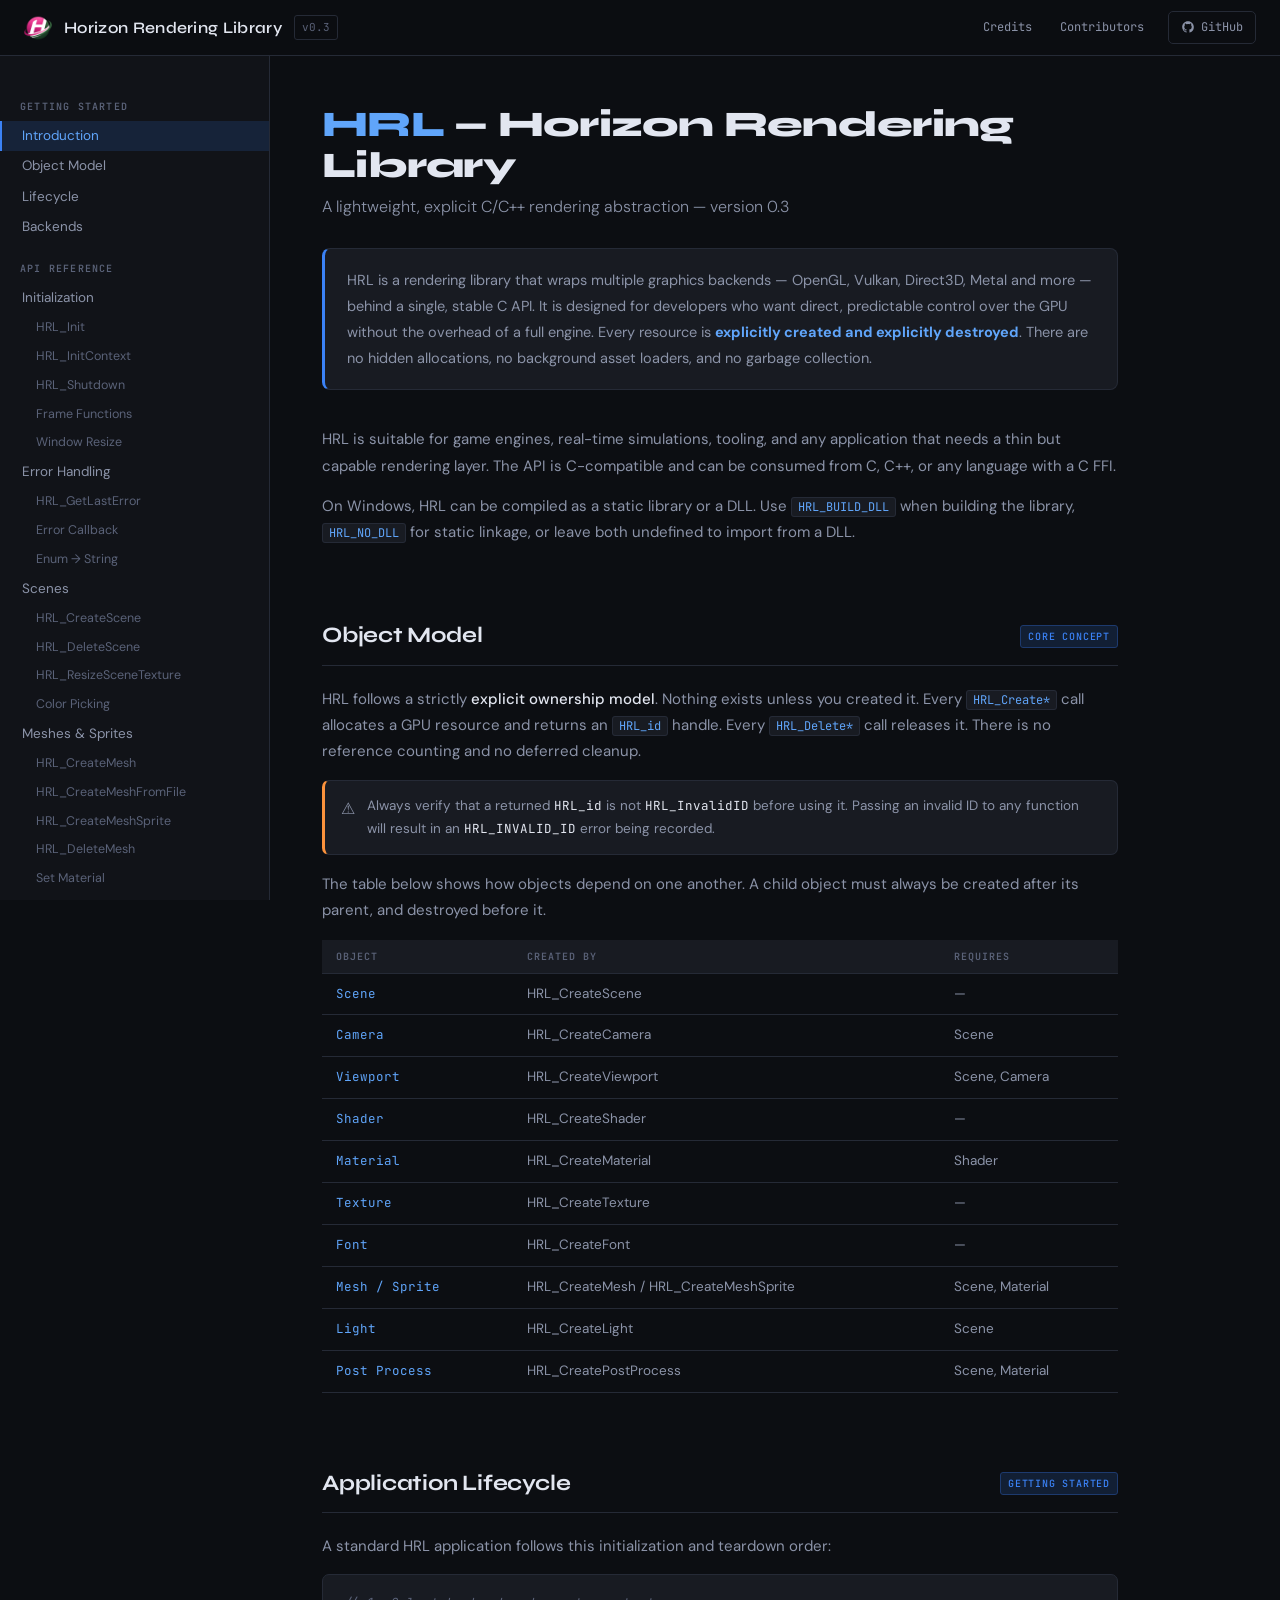
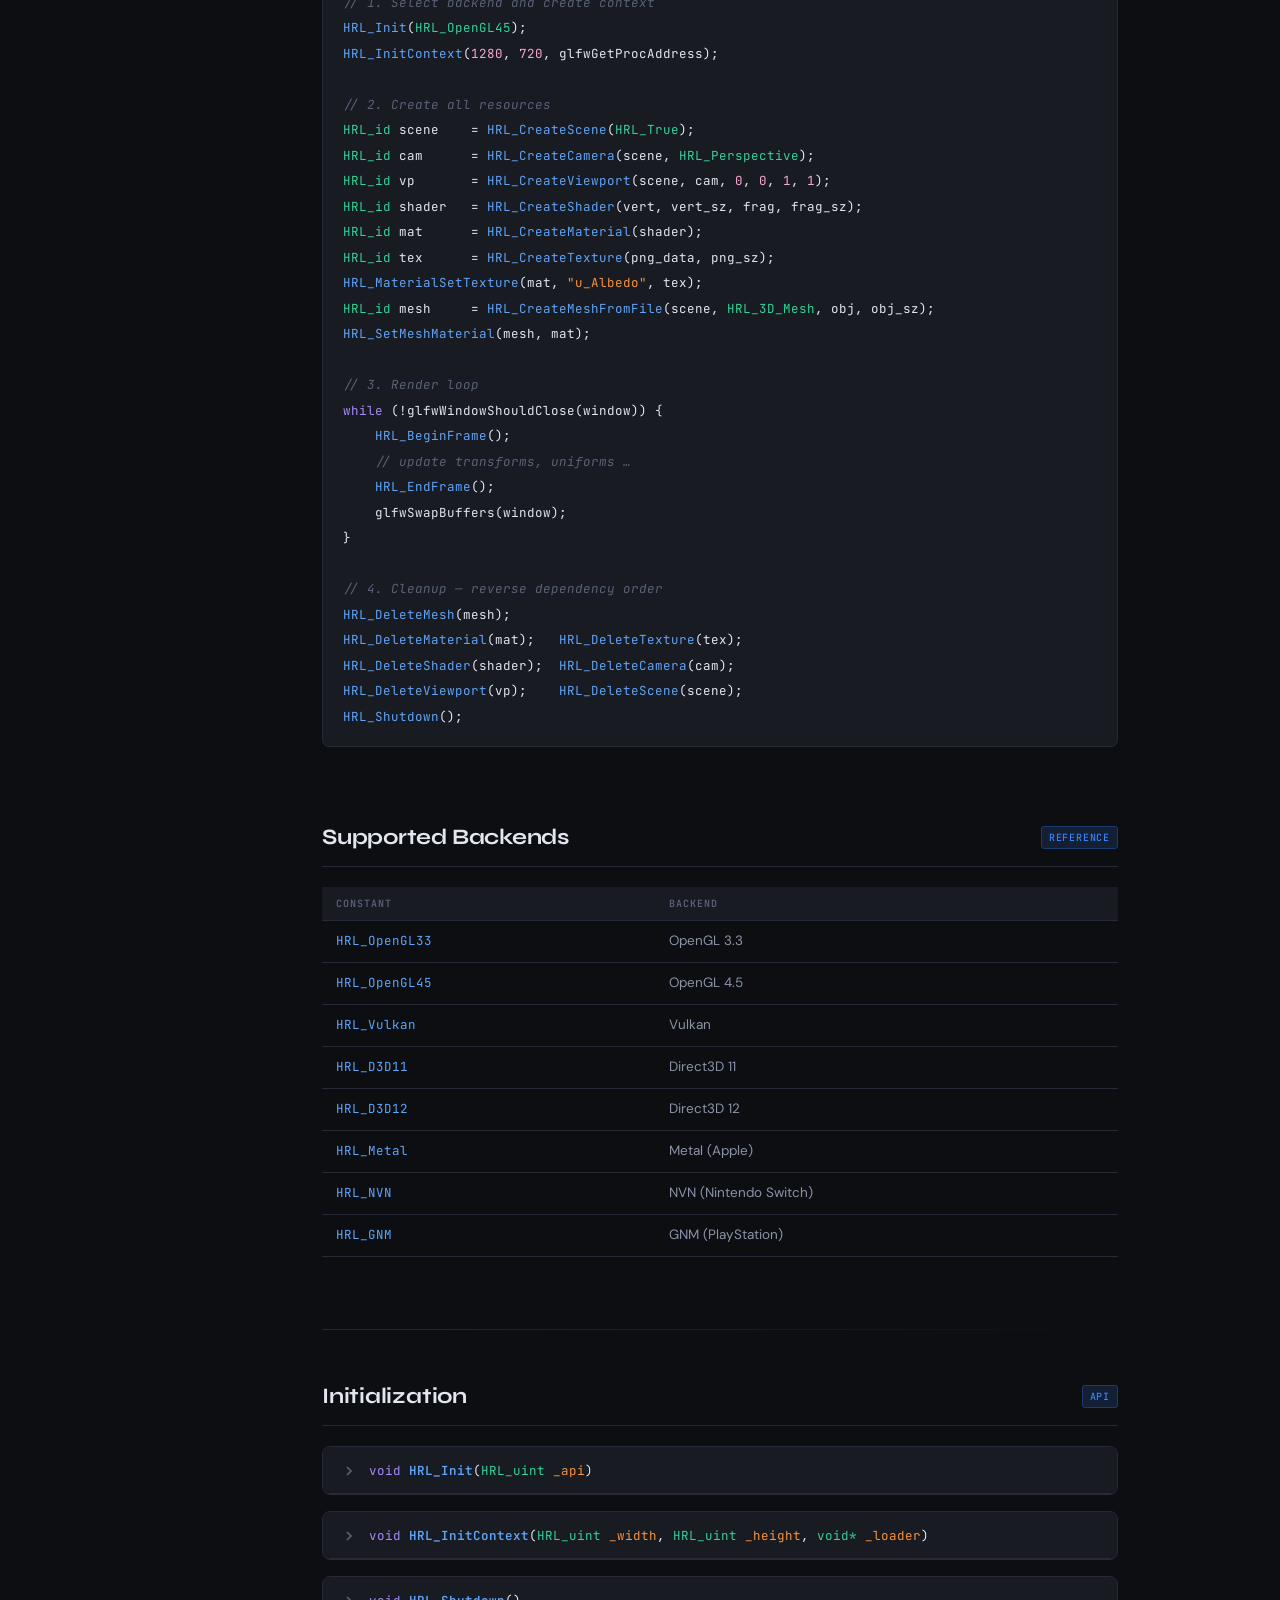
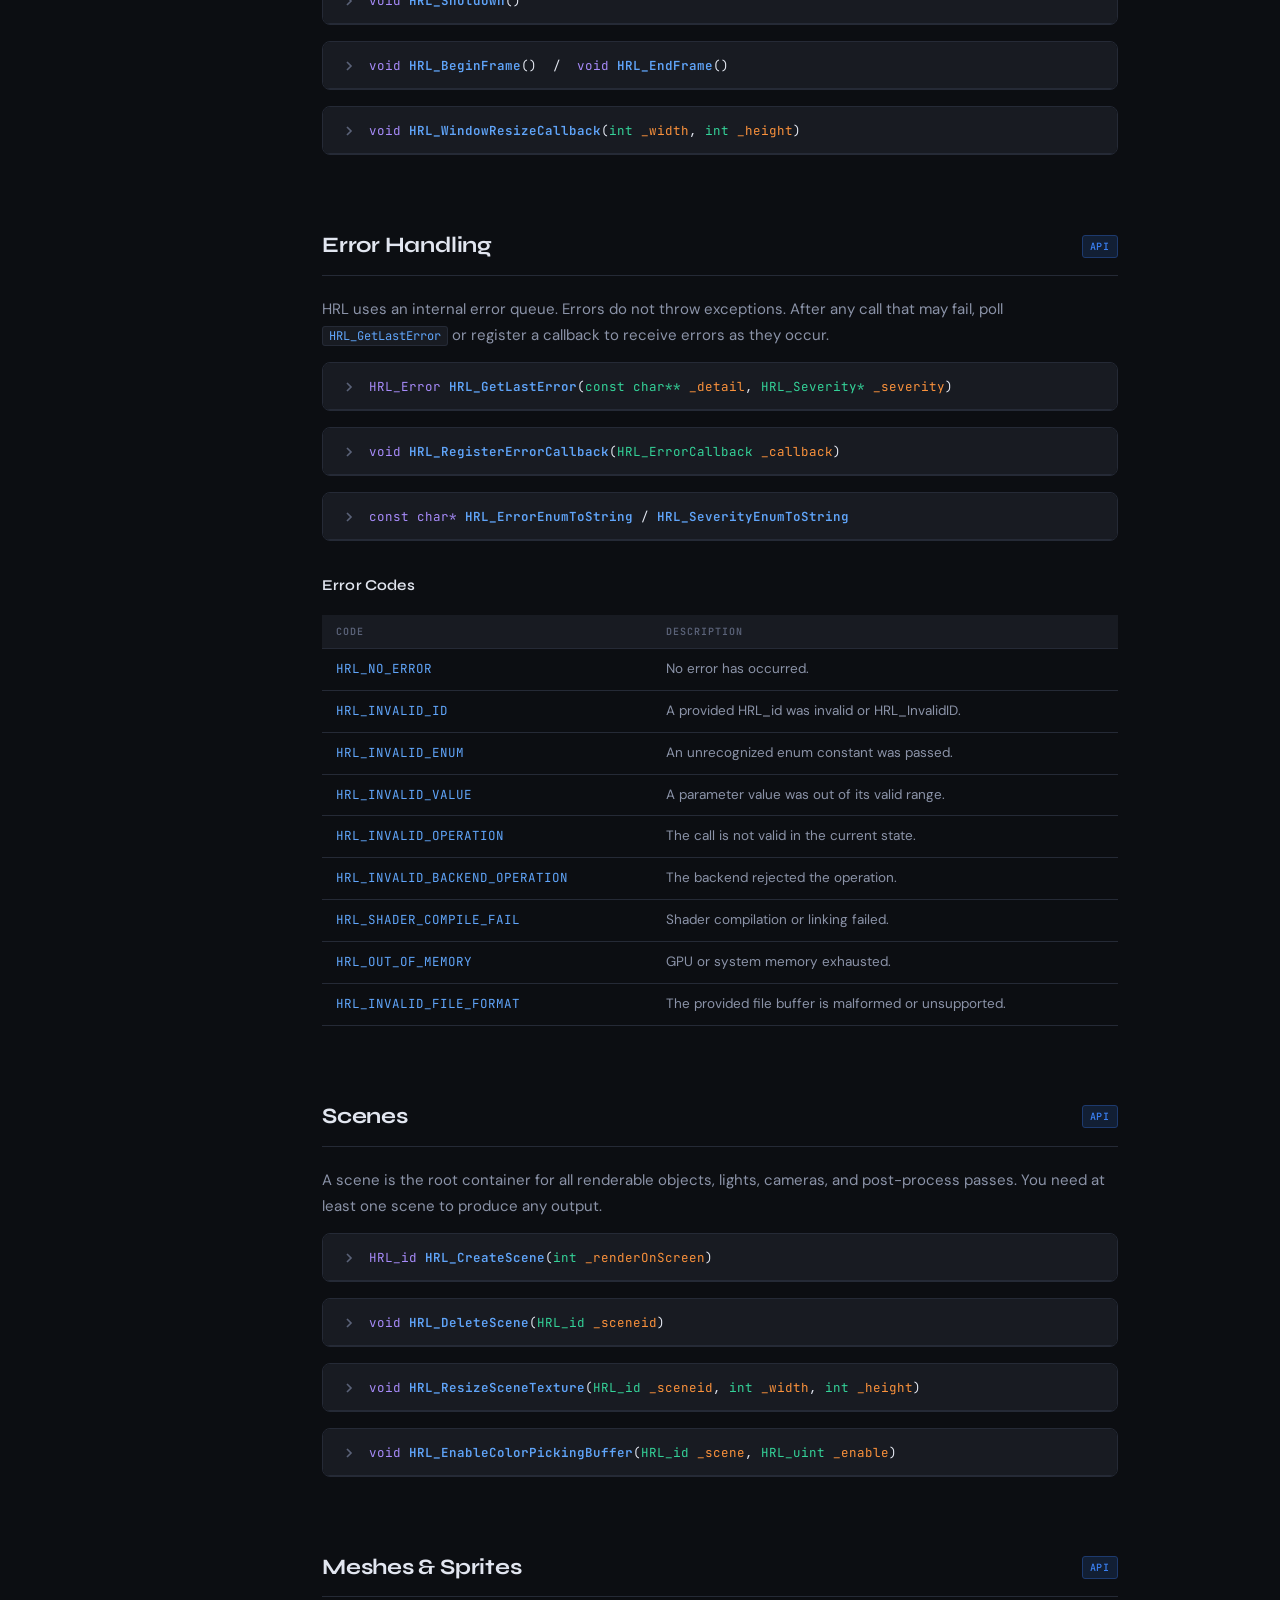
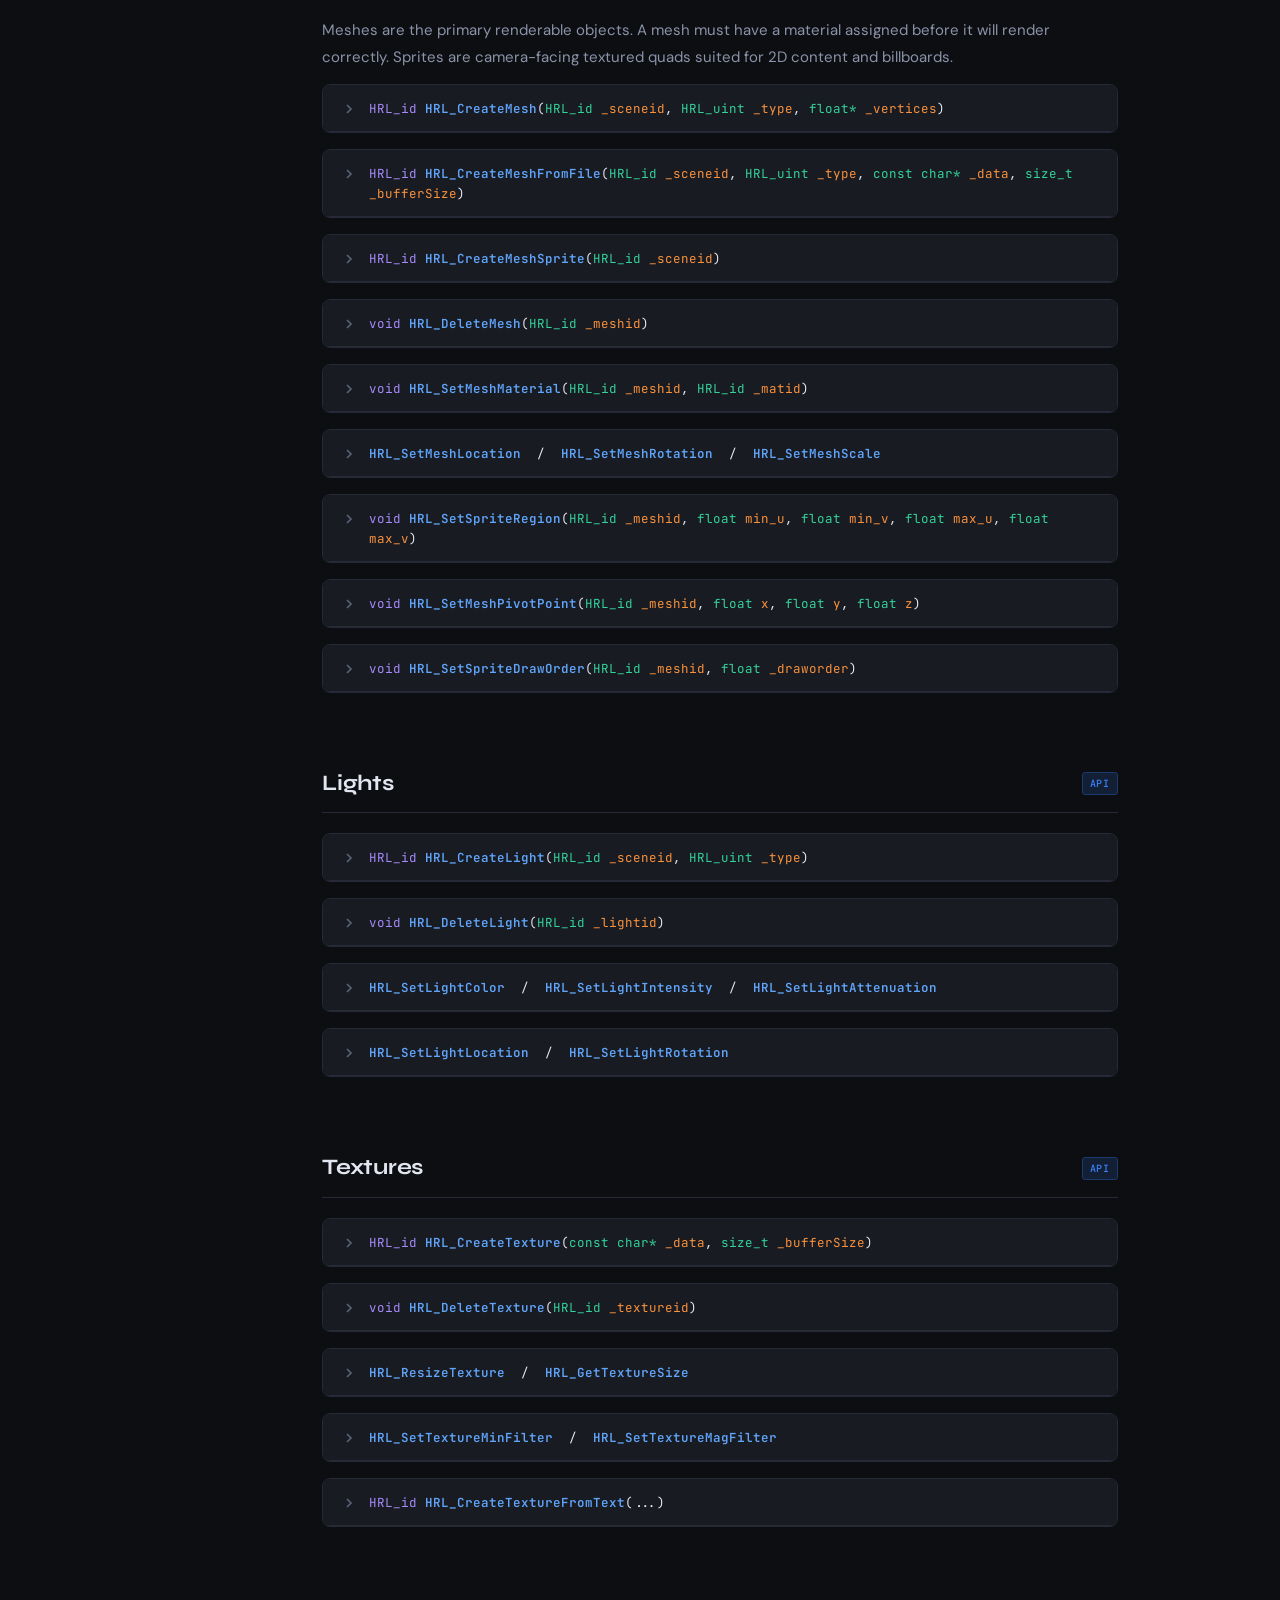
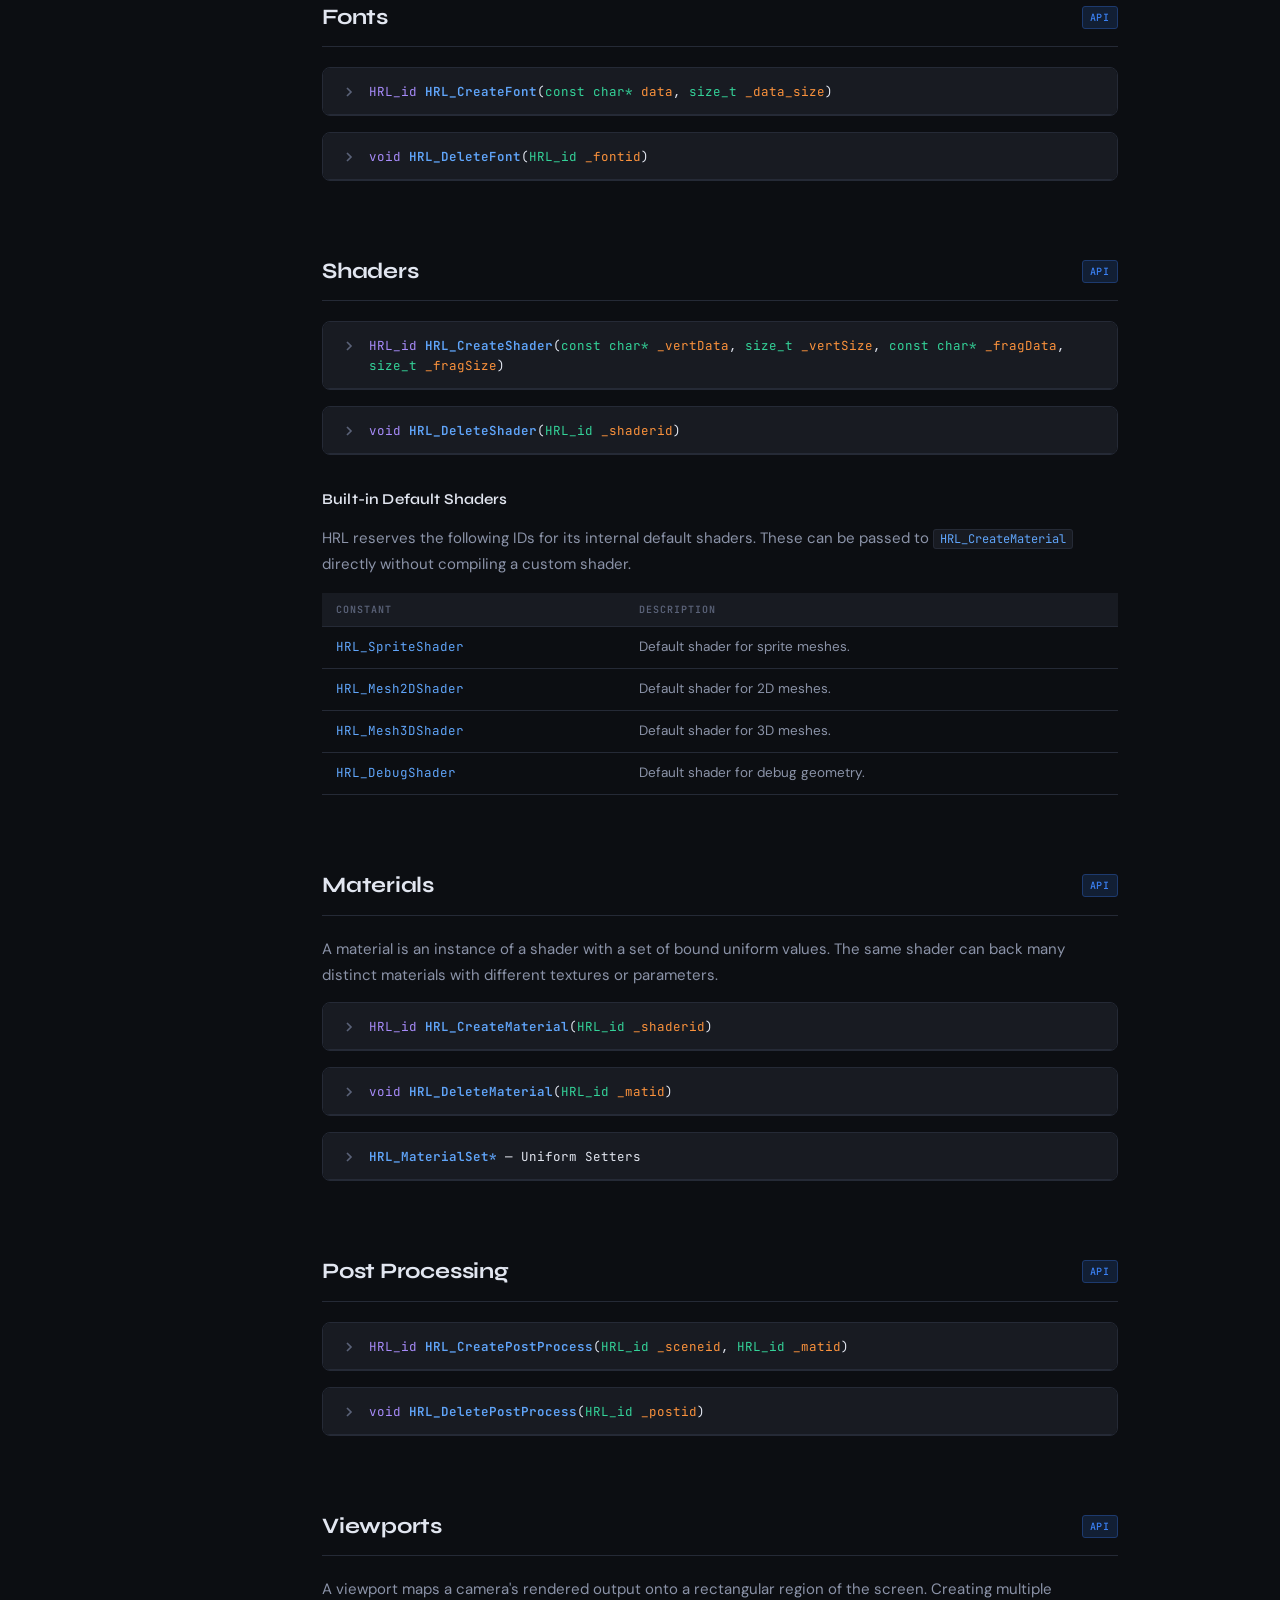
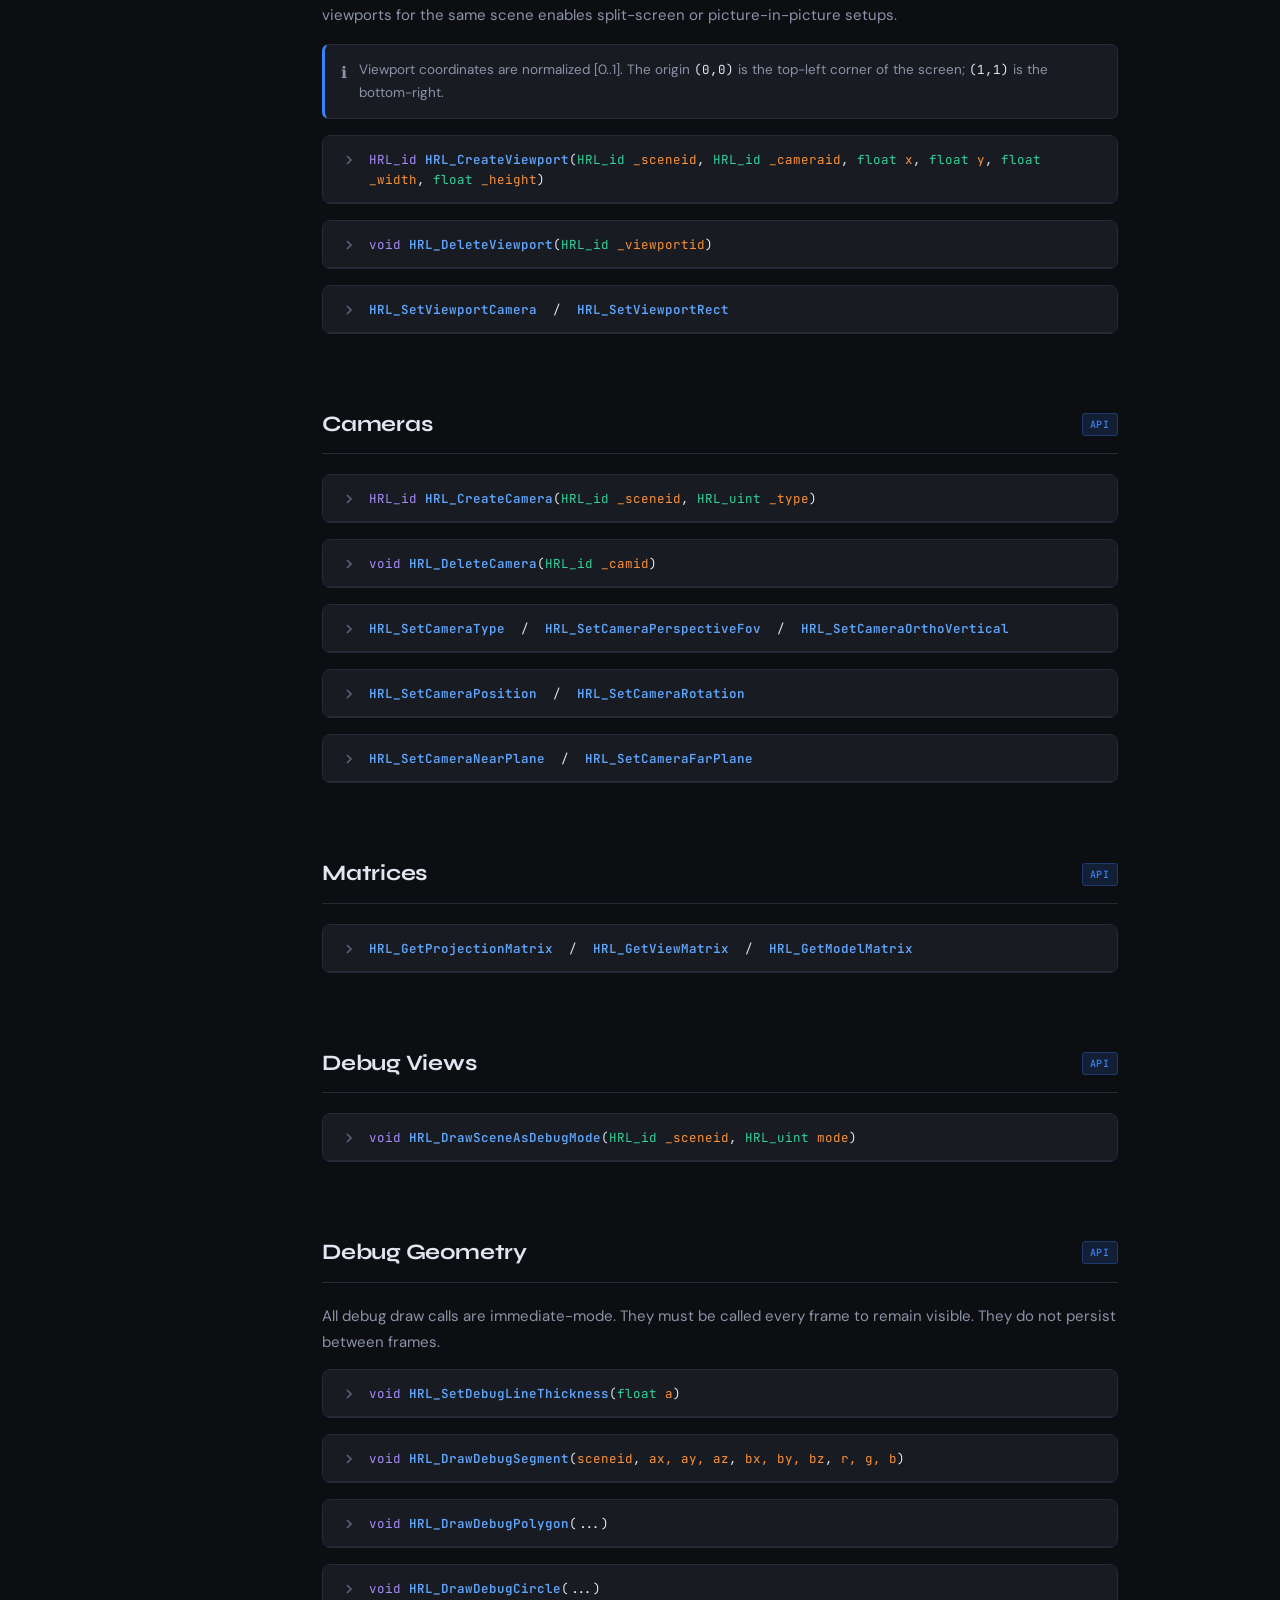
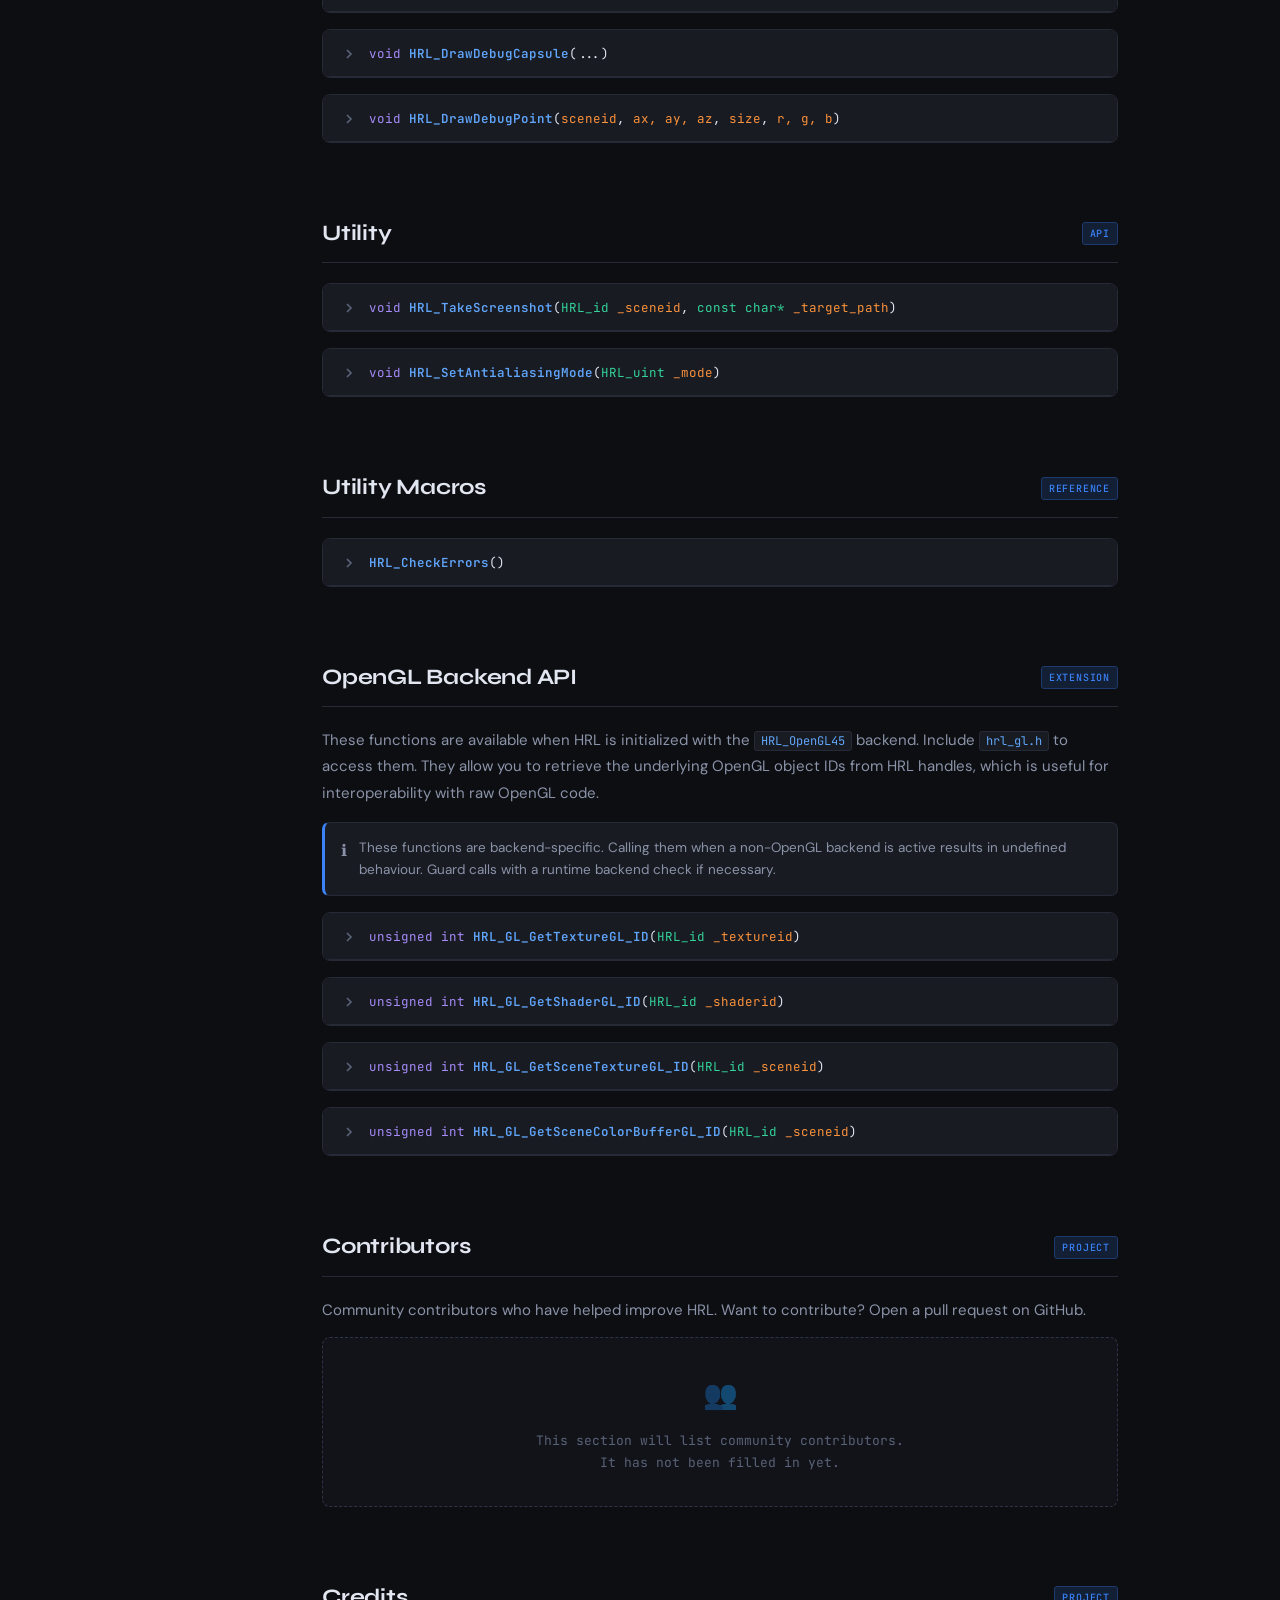
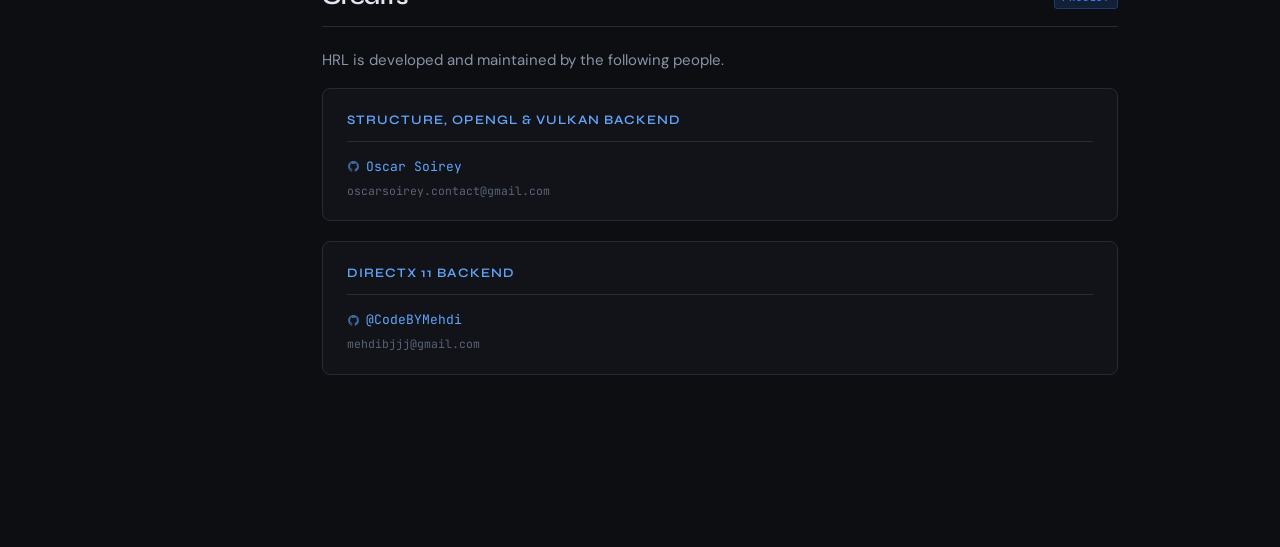
==== docs/index.html @ 4b09cd59 "Better documentation" ====
<!DOCTYPE html>
<html lang="en">
<head>
<meta charset="UTF-8">
<meta name="viewport" content="width=device-width, initial-scale=1.0">
<title>HRL — Horizon Rendering Library</title>
<link rel="preconnect" href="https://fonts.googleapis.com">
<link href="https://fonts.googleapis.com/css2?family=JetBrains+Mono:wght@400;500;600&family=Syne:wght@400;500;600;700;800&family=DM+Sans:ital,wght@0,300;0,400;0,500;1,300&display=swap" rel="stylesheet">
<link rel="stylesheet" href="style.css">
</head>
<body>

<!-- HEADER -->
<header>
  <img src="assets/logo.png" alt="HRL Logo" class="header-logo-img">
  <span class="header-title">Horizon Rendering Library</span>
  <span class="header-version">v0.3</span>
  <div class="header-spacer"></div>
  <nav class="header-nav">
    <a class="header-nav-link" href="#credits">Credits</a>
    <a class="header-nav-link" href="#contributors">Contributors</a>
  </nav>
  <a class="header-github" href="https://github.com/oscar-soirey/Horizon-Rendering-Library" target="_blank">
    <svg width="14" height="14" viewBox="0 0 24 24" fill="currentColor"><path d="M12 2C6.477 2 2 6.484 2 12.017c0 4.425 2.865 8.18 6.839 9.504.5.092.682-.217.682-.483 0-.237-.008-.868-.013-1.703-2.782.605-3.369-1.343-3.369-1.343-.454-1.158-1.11-1.466-1.11-1.466-.908-.62.069-.608.069-.608 1.003.07 1.531 1.032 1.531 1.032.892 1.53 2.341 1.088 2.91.832.092-.647.35-1.088.636-1.338-2.22-.253-4.555-1.113-4.555-4.951 0-1.093.39-1.988 1.029-2.688-.103-.253-.446-1.272.098-2.65 0 0 .84-.27 2.75 1.026A9.564 9.564 0 0112 6.844c.85.004 1.705.115 2.504.337 1.909-1.296 2.747-1.027 2.747-1.027.546 1.379.202 2.398.1 2.651.64.7 1.028 1.595 1.028 2.688 0 3.848-2.339 4.695-4.566 4.943.359.309.678.92.678 1.855 0 1.338-.012 2.419-.012 2.747 0 .268.18.58.688.482A10.019 10.019 0 0022 12.017C22 6.484 17.522 2 12 2z"/></svg>
    GitHub
  </a>
</header>

<!-- LAYOUT -->
<div class="layout">

<!-- SIDEBAR -->
<nav class="sidebar" id="sidebar">
  <div class="sidebar-section-label">Getting Started</div>
  <a href="#introduction">Introduction</a>
  <a href="#philosophy">Object Model</a>
  <a href="#lifecycle">Lifecycle</a>
  <a href="#backends">Backends</a>

  <div class="sidebar-section-label">API Reference</div>
  <a href="#init">Initialization</a>
  <a class="sub" href="#init-fn">HRL_Init</a>
  <a class="sub" href="#initcontext-fn">HRL_InitContext</a>
  <a class="sub" href="#shutdown-fn">HRL_Shutdown</a>
  <a class="sub" href="#frame-fn">Frame Functions</a>
  <a class="sub" href="#resize-fn">Window Resize</a>

  <a href="#errors">Error Handling</a>
  <a class="sub" href="#getlasterror-fn">HRL_GetLastError</a>
  <a class="sub" href="#errorcb-fn">Error Callback</a>
  <a class="sub" href="#enumstr-fn">Enum → String</a>

  <a href="#scenes">Scenes</a>
  <a class="sub" href="#createscene-fn">HRL_CreateScene</a>
  <a class="sub" href="#deletescene-fn">HRL_DeleteScene</a>
  <a class="sub" href="#resizescene-fn">HRL_ResizeSceneTexture</a>
  <a class="sub" href="#colorpick-fn">Color Picking</a>

  <a href="#meshes">Meshes &amp; Sprites</a>
  <a class="sub" href="#createmesh-fn">HRL_CreateMesh</a>
  <a class="sub" href="#createmeshfile-fn">HRL_CreateMeshFromFile</a>
  <a class="sub" href="#createsprite-fn">HRL_CreateMeshSprite</a>
  <a class="sub" href="#deletemesh-fn">HRL_DeleteMesh</a>
  <a class="sub" href="#meshmat-fn">Set Material</a>
  <a class="sub" href="#meshtransform-fn">Transforms</a>
  <a class="sub" href="#spriteregion-fn">Sprite Region</a>
  <a class="sub" href="#spritepivot-fn">Pivot Point</a>
  <a class="sub" href="#spritedraworder-fn">Draw Order</a>

  <a href="#lights">Lights</a>
  <a class="sub" href="#createlight-fn">HRL_CreateLight</a>
  <a class="sub" href="#deletelight-fn">HRL_DeleteLight</a>
  <a class="sub" href="#lightprops-fn">Properties</a>
  <a class="sub" href="#lighttransform-fn">Transform</a>

  <a href="#textures">Textures</a>
  <a class="sub" href="#createtex-fn">HRL_CreateTexture</a>
  <a class="sub" href="#deletetex-fn">HRL_DeleteTexture</a>
  <a class="sub" href="#resizetex-fn">Resize / Size</a>
  <a class="sub" href="#texfilter-fn">Filters</a>
  <a class="sub" href="#textex-fn">From Text</a>

  <a href="#fonts">Fonts</a>
  <a class="sub" href="#createfont-fn">HRL_CreateFont</a>
  <a class="sub" href="#deletefont-fn">HRL_DeleteFont</a>

  <a href="#shaders">Shaders</a>
  <a class="sub" href="#createshader-fn">HRL_CreateShader</a>
  <a class="sub" href="#deleteshader-fn">HRL_DeleteShader</a>
  <a class="sub" href="#defaultshaders">Default Shaders</a>

  <a href="#materials">Materials</a>
  <a class="sub" href="#createmat-fn">HRL_CreateMaterial</a>
  <a class="sub" href="#deletemat-fn">HRL_DeleteMaterial</a>
  <a class="sub" href="#matset-fn">Set Uniforms</a>

  <a href="#postprocess">Post Process</a>
  <a class="sub" href="#createpp-fn">HRL_CreatePostProcess</a>
  <a class="sub" href="#deletepp-fn">HRL_DeletePostProcess</a>

  <a href="#viewports">Viewports</a>
  <a class="sub" href="#createvp-fn">HRL_CreateViewport</a>
  <a class="sub" href="#deletevp-fn">HRL_DeleteViewport</a>
  <a class="sub" href="#vpconfig-fn">Configuration</a>

  <a href="#cameras">Cameras</a>
  <a class="sub" href="#createcam-fn">HRL_CreateCamera</a>
  <a class="sub" href="#deletecam-fn">HRL_DeleteCamera</a>
  <a class="sub" href="#camtype-fn">Projection</a>
  <a class="sub" href="#camtransform-fn">Transform</a>
  <a class="sub" href="#camplanes-fn">Clip Planes</a>

  <a href="#matrices">Matrices</a>
  <a class="sub" href="#getmatrices-fn">Get Matrices</a>

  <a href="#debugviews">Debug Views</a>
  <a class="sub" href="#debugmode-fn">Scene Debug Mode</a>

  <a href="#debuggeo">Debug Geometry</a>
  <a class="sub" href="#debugseg-fn">Segment</a>
  <a class="sub" href="#debugpoly-fn">Polygon</a>
  <a class="sub" href="#debugcircle-fn">Circle</a>
  <a class="sub" href="#debugcapsule-fn">Capsule</a>
  <a class="sub" href="#debugpoint-fn">Point</a>

  <a href="#utility">Utility</a>
  <a class="sub" href="#screenshot-fn">Screenshot</a>
  <a class="sub" href="#aa-fn">Antialiasing</a>

  <div class="sidebar-section-label">Macros</div>
  <a href="#macros">HRL_CheckErrors</a>

  <div class="sidebar-section-label">Backend Extensions</div>
  <a href="#opengl-api">OpenGL API</a>
  <a class="sub" href="#gl-gettextureid">HRL_GL_GetTextureGL_ID</a>
  <a class="sub" href="#gl-getshaderid">HRL_GL_GetShaderGL_ID</a>
  <a class="sub" href="#gl-getscenetextureid">HRL_GL_GetSceneTextureGL_ID</a>
  <a class="sub" href="#gl-getscenecolorbuffer">HRL_GL_GetSceneColorBufferGL_ID</a>

  <div class="sidebar-section-label">Project</div>
  <a href="#contributors">Contributors</a>
  <a href="#credits">Credits</a>
</nav>

<!-- MAIN CONTENT -->
<main>

  <!-- INTRODUCTION -->
  <div class="doc-section" id="introduction">
    <h1><span class="accent">HRL</span> — Horizon Rendering Library</h1>
    <div class="doc-subtitle">A lightweight, explicit C/C++ rendering abstraction — version 0.3</div>

    <div class="intro-callout">
      HRL is a rendering library that wraps multiple graphics backends — OpenGL, Vulkan, Direct3D, Metal and more —
      behind a single, stable C API. It is designed for developers who want direct, predictable control over the
      GPU without the overhead of a full engine. Every resource is <strong>explicitly created and explicitly
      destroyed</strong>. There are no hidden allocations, no background asset loaders, and no garbage collection.
    </div>

    <p>HRL is suitable for game engines, real-time simulations, tooling, and any application that needs a
    thin but capable rendering layer. The API is C-compatible and can be consumed from C, C++, or any
    language with a C FFI.</p>

    <p>On Windows, HRL can be compiled as a static library or a DLL. Use <code>HRL_BUILD_DLL</code> when
    building the library, <code>HRL_NO_DLL</code> for static linkage, or leave both undefined to import from a DLL.</p>
  </div>

  <!-- OBJECT MODEL -->
  <div class="doc-section" id="philosophy">
    <h2>Object Model <span class="section-tag">Core Concept</span></h2>

    <p>HRL follows a strictly <strong>explicit ownership model</strong>. Nothing exists unless you created it.
    Every <code>HRL_Create*</code> call allocates a GPU resource and returns an <code>HRL_id</code> handle.
    Every <code>HRL_Delete*</code> call releases it. There is no reference counting and no deferred cleanup.</p>

    <div class="info-box warn">
      <span class="icon">⚠</span>
      <span>Always verify that a returned <code>HRL_id</code> is not <code>HRL_InvalidID</code> before using it.
      Passing an invalid ID to any function will result in an <code>HRL_INVALID_ID</code> error being recorded.</span>
    </div>

    <p>The table below shows how objects depend on one another. A child object must always be created after
    its parent, and destroyed before it.</p>

    <table class="doc-table">
      <thead><tr><th>Object</th><th>Created by</th><th>Requires</th></tr></thead>
      <tbody>
        <tr><td>Scene</td><td>HRL_CreateScene</td><td>—</td></tr>
        <tr><td>Camera</td><td>HRL_CreateCamera</td><td>Scene</td></tr>
        <tr><td>Viewport</td><td>HRL_CreateViewport</td><td>Scene, Camera</td></tr>
        <tr><td>Shader</td><td>HRL_CreateShader</td><td>—</td></tr>
        <tr><td>Material</td><td>HRL_CreateMaterial</td><td>Shader</td></tr>
        <tr><td>Texture</td><td>HRL_CreateTexture</td><td>—</td></tr>
        <tr><td>Font</td><td>HRL_CreateFont</td><td>—</td></tr>
        <tr><td>Mesh / Sprite</td><td>HRL_CreateMesh / HRL_CreateMeshSprite</td><td>Scene, Material</td></tr>
        <tr><td>Light</td><td>HRL_CreateLight</td><td>Scene</td></tr>
        <tr><td>Post Process</td><td>HRL_CreatePostProcess</td><td>Scene, Material</td></tr>
      </tbody>
    </table>
  </div>

  <!-- LIFECYCLE -->
  <div class="doc-section" id="lifecycle">
    <h2>Application Lifecycle <span class="section-tag">Getting Started</span></h2>
    <p>A standard HRL application follows this initialization and teardown order:</p>
<pre><code><span class="cm">// 1. Select backend and create context</span>
<span class="fn">HRL_Init</span>(<span class="ty">HRL_OpenGL45</span>);
<span class="fn">HRL_InitContext</span>(<span class="num">1280</span>, <span class="num">720</span>, glfwGetProcAddress);

<span class="cm">// 2. Create all resources</span>
<span class="ty">HRL_id</span> scene    = <span class="fn">HRL_CreateScene</span>(<span class="ty">HRL_True</span>);
<span class="ty">HRL_id</span> cam      = <span class="fn">HRL_CreateCamera</span>(scene, <span class="ty">HRL_Perspective</span>);
<span class="ty">HRL_id</span> vp       = <span class="fn">HRL_CreateViewport</span>(scene, cam, <span class="num">0</span>, <span class="num">0</span>, <span class="num">1</span>, <span class="num">1</span>);
<span class="ty">HRL_id</span> shader   = <span class="fn">HRL_CreateShader</span>(vert, vert_sz, frag, frag_sz);
<span class="ty">HRL_id</span> mat      = <span class="fn">HRL_CreateMaterial</span>(shader);
<span class="ty">HRL_id</span> tex      = <span class="fn">HRL_CreateTexture</span>(png_data, png_sz);
<span class="fn">HRL_MaterialSetTexture</span>(mat, <span class="str">"u_Albedo"</span>, tex);
<span class="ty">HRL_id</span> mesh     = <span class="fn">HRL_CreateMeshFromFile</span>(scene, <span class="ty">HRL_3D_Mesh</span>, obj, obj_sz);
<span class="fn">HRL_SetMeshMaterial</span>(mesh, mat);

<span class="cm">// 3. Render loop</span>
<span class="kw">while</span> (!glfwWindowShouldClose(window)) {
    <span class="fn">HRL_BeginFrame</span>();
    <span class="cm">// update transforms, uniforms …</span>
    <span class="fn">HRL_EndFrame</span>();
    glfwSwapBuffers(window);
}

<span class="cm">// 4. Cleanup — reverse dependency order</span>
<span class="fn">HRL_DeleteMesh</span>(mesh);
<span class="fn">HRL_DeleteMaterial</span>(mat);   <span class="fn">HRL_DeleteTexture</span>(tex);
<span class="fn">HRL_DeleteShader</span>(shader);  <span class="fn">HRL_DeleteCamera</span>(cam);
<span class="fn">HRL_DeleteViewport</span>(vp);    <span class="fn">HRL_DeleteScene</span>(scene);
<span class="fn">HRL_Shutdown</span>();</code></pre>
  </div>

  <!-- BACKENDS -->
  <div class="doc-section" id="backends">
    <h2>Supported Backends <span class="section-tag">Reference</span></h2>
    <table class="doc-table">
      <thead><tr><th>Constant</th><th>Backend</th></tr></thead>
      <tbody>
        <tr><td>HRL_OpenGL33</td><td>OpenGL 3.3</td></tr>
        <tr><td>HRL_OpenGL45</td><td>OpenGL 4.5</td></tr>
        <tr><td>HRL_Vulkan</td><td>Vulkan</td></tr>
        <tr><td>HRL_D3D11</td><td>Direct3D 11</td></tr>
        <tr><td>HRL_D3D12</td><td>Direct3D 12</td></tr>
        <tr><td>HRL_Metal</td><td>Metal (Apple)</td></tr>
        <tr><td>HRL_NVN</td><td>NVN (Nintendo Switch)</td></tr>
        <tr><td>HRL_GNM</td><td>GNM (PlayStation)</td></tr>
      </tbody>
    </table>
  </div>

  <div class="section-divider"></div>

  <!-- INITIALIZATION -->
  <div class="doc-section" id="init">
    <h2>Initialization <span class="section-tag">API</span></h2>

    <div id="init-fn">
      <div class="fn-card">
        <div class="fn-card-header" onclick="toggle(this)">
          <svg class="chevron" viewBox="0 0 24 24" fill="none" stroke="currentColor" stroke-width="2.5"><polyline points="9 18 15 12 9 6"/></svg>
          <div class="fn-sig"><span class="ret">void</span> <span class="name">HRL_Init</span>(<span class="param-type">HRL_uint</span> <span class="param-name">_api</span>)</div>
        </div>
        <div class="fn-card-body">
          <p>Selects the graphics backend to use. Must be the very first HRL call before any other function.</p>
          <table class="param-table">
            <thead><tr><th>Parameter</th><th>Type</th><th>Description</th></tr></thead>
            <tbody><tr><td>_api</td><td>HRL_uint</td><td>One of the HRL backend constants, e.g. <code>HRL_OpenGL45</code>, <code>HRL_Vulkan</code>.</td></tr></tbody>
          </table>
        </div>
      </div>
    </div>

    <div id="initcontext-fn">
      <div class="fn-card">
        <div class="fn-card-header" onclick="toggle(this)">
          <svg class="chevron" viewBox="0 0 24 24" fill="none" stroke="currentColor" stroke-width="2.5"><polyline points="9 18 15 12 9 6"/></svg>
          <div class="fn-sig"><span class="ret">void</span> <span class="name">HRL_InitContext</span>(<span class="param-type">HRL_uint</span> <span class="param-name">_width</span>, <span class="param-type">HRL_uint</span> <span class="param-name">_height</span>, <span class="param-type">void*</span> <span class="param-name">_loader</span>)</div>
        </div>
        <div class="fn-card-body">
          <p>Creates and initializes the rendering context for the current window. Call once after <code>HRL_Init</code>.</p>
          <table class="param-table">
            <thead><tr><th>Parameter</th><th>Type</th><th>Description</th></tr></thead>
            <tbody>
              <tr><td>_width</td><td>HRL_uint</td><td>Initial framebuffer width in pixels.</td></tr>
              <tr><td>_height</td><td>HRL_uint</td><td>Initial framebuffer height in pixels.</td></tr>
              <tr><td>_loader</td><td>void*</td><td>Platform function loader pointer (e.g. <code>glfwGetProcAddress</code> for OpenGL).</td></tr>
            </tbody>
          </table>
        </div>
      </div>
    </div>

    <div id="shutdown-fn">
      <div class="fn-card">
        <div class="fn-card-header" onclick="toggle(this)">
          <svg class="chevron" viewBox="0 0 24 24" fill="none" stroke="currentColor" stroke-width="2.5"><polyline points="9 18 15 12 9 6"/></svg>
          <div class="fn-sig"><span class="ret">void</span> <span class="name">HRL_Shutdown</span>()</div>
        </div>
        <div class="fn-card-body">
          <p>Releases all internal HRL resources and shuts down the rendering context. Call after destroying all user-created objects and before closing the application window.</p>
        </div>
      </div>
    </div>

    <div id="frame-fn">
      <div class="fn-card">
        <div class="fn-card-header" onclick="toggle(this)">
          <svg class="chevron" viewBox="0 0 24 24" fill="none" stroke="currentColor" stroke-width="2.5"><polyline points="9 18 15 12 9 6"/></svg>
          <div class="fn-sig"><span class="ret">void</span> <span class="name">HRL_BeginFrame</span>() &nbsp;/&nbsp; <span class="ret">void</span> <span class="name">HRL_EndFrame</span>()</div>
        </div>
        <div class="fn-card-body">
          <p><code>HRL_BeginFrame</code> — Clears per-frame internal state and begins GPU command recording. Must be called at the start of every render iteration.</p>
          <p><code>HRL_EndFrame</code> — Flushes all buffered draw commands and submits them to the GPU. Call at the end of your render loop, before your windowing layer's buffer swap.</p>
        </div>
      </div>
    </div>

    <div id="resize-fn">
      <div class="fn-card">
        <div class="fn-card-header" onclick="toggle(this)">
          <svg class="chevron" viewBox="0 0 24 24" fill="none" stroke="currentColor" stroke-width="2.5"><polyline points="9 18 15 12 9 6"/></svg>
          <div class="fn-sig"><span class="ret">void</span> <span class="name">HRL_WindowResizeCallback</span>(<span class="param-type">int</span> <span class="param-name">_width</span>, <span class="param-type">int</span> <span class="param-name">_height</span>)</div>
        </div>
        <div class="fn-card-body">
          <p>Notifies HRL that the window has been resized. Plug this directly into your windowing system's resize callback so that framebuffer dimensions stay in sync.</p>
          <table class="param-table">
            <thead><tr><th>Parameter</th><th>Type</th><th>Description</th></tr></thead>
            <tbody>
              <tr><td>_width</td><td>int</td><td>New framebuffer width in pixels.</td></tr>
              <tr><td>_height</td><td>int</td><td>New framebuffer height in pixels.</td></tr>
            </tbody>
          </table>
        </div>
      </div>
    </div>
  </div>

  <!-- ERROR HANDLING -->
  <div class="doc-section" id="errors">
    <h2>Error Handling <span class="section-tag">API</span></h2>
    <p>HRL uses an internal error queue. Errors do not throw exceptions. After any call that may fail, poll <code>HRL_GetLastError</code> or register a callback to receive errors as they occur.</p>

    <div id="getlasterror-fn">
      <div class="fn-card">
        <div class="fn-card-header" onclick="toggle(this)">
          <svg class="chevron" viewBox="0 0 24 24" fill="none" stroke="currentColor" stroke-width="2.5"><polyline points="9 18 15 12 9 6"/></svg>
          <div class="fn-sig"><span class="ret">HRL_Error</span> <span class="name">HRL_GetLastError</span>(<span class="param-type">const char**</span> <span class="param-name">_detail</span>, <span class="param-type">HRL_Severity*</span> <span class="param-name">_severity</span>)</div>
        </div>
        <div class="fn-card-body">
          <p>Retrieves and clears the last recorded error. Returns <code>HRL_NO_ERROR</code> if no error has occurred.</p>
          <table class="param-table">
            <thead><tr><th>Parameter</th><th>Type</th><th>Description</th></tr></thead>
            <tbody>
              <tr><td>_detail</td><td>const char**</td><td>Output pointer set to a human-readable error description string.</td></tr>
              <tr><td>_severity</td><td>HRL_Severity*</td><td>Output set to the severity level of the error.</td></tr>
            </tbody>
          </table>
          <div class="returns"><span class="label">Returns</span> <code>HRL_Error</code> — the error code enum value.</div>
        </div>
      </div>
    </div>

    <div id="errorcb-fn">
      <div class="fn-card">
        <div class="fn-card-header" onclick="toggle(this)">
          <svg class="chevron" viewBox="0 0 24 24" fill="none" stroke="currentColor" stroke-width="2.5"><polyline points="9 18 15 12 9 6"/></svg>
          <div class="fn-sig"><span class="ret">void</span> <span class="name">HRL_RegisterErrorCallback</span>(<span class="param-type">HRL_ErrorCallback</span> <span class="param-name">_callback</span>)</div>
        </div>
        <div class="fn-card-body">
          <p>Registers a function to be called every time HRL records an error. Useful for integrating with a custom logging or assertion system.</p>
          <p>Callback signature: <code>void callback(HRL_Error code, HRL_Severity severity, const char* detail)</code></p>
        </div>
      </div>
    </div>

    <div id="enumstr-fn">
      <div class="fn-card">
        <div class="fn-card-header" onclick="toggle(this)">
          <svg class="chevron" viewBox="0 0 24 24" fill="none" stroke="currentColor" stroke-width="2.5"><polyline points="9 18 15 12 9 6"/></svg>
          <div class="fn-sig"><span class="ret">const char*</span> <span class="name">HRL_ErrorEnumToString</span> / <span class="name">HRL_SeverityEnumToString</span></div>
        </div>
        <div class="fn-card-body">
          <p>Converts an <code>HRL_Error</code> or <code>HRL_Severity</code> enum value to its string representation, e.g. <code>"HRL_INVALID_ID"</code> or <code>"HRL_SEVERITY_FATAL"</code>. Returns a static string literal; do not free.</p>
        </div>
      </div>
    </div>

    <h3>Error Codes</h3>
    <table class="doc-table">
      <thead><tr><th>Code</th><th>Description</th></tr></thead>
      <tbody>
        <tr><td>HRL_NO_ERROR</td><td>No error has occurred.</td></tr>
        <tr><td>HRL_INVALID_ID</td><td>A provided HRL_id was invalid or HRL_InvalidID.</td></tr>
        <tr><td>HRL_INVALID_ENUM</td><td>An unrecognized enum constant was passed.</td></tr>
        <tr><td>HRL_INVALID_VALUE</td><td>A parameter value was out of its valid range.</td></tr>
        <tr><td>HRL_INVALID_OPERATION</td><td>The call is not valid in the current state.</td></tr>
        <tr><td>HRL_INVALID_BACKEND_OPERATION</td><td>The backend rejected the operation.</td></tr>
        <tr><td>HRL_SHADER_COMPILE_FAIL</td><td>Shader compilation or linking failed.</td></tr>
        <tr><td>HRL_OUT_OF_MEMORY</td><td>GPU or system memory exhausted.</td></tr>
        <tr><td>HRL_INVALID_FILE_FORMAT</td><td>The provided file buffer is malformed or unsupported.</td></tr>
      </tbody>
    </table>
  </div>

  <!-- SCENES -->
  <div class="doc-section" id="scenes">
    <h2>Scenes <span class="section-tag">API</span></h2>
    <p>A scene is the root container for all renderable objects, lights, cameras, and post-process passes. You need at least one scene to produce any output.</p>

    <div id="createscene-fn">
      <div class="fn-card">
        <div class="fn-card-header" onclick="toggle(this)">
          <svg class="chevron" viewBox="0 0 24 24" fill="none" stroke="currentColor" stroke-width="2.5"><polyline points="9 18 15 12 9 6"/></svg>
          <div class="fn-sig"><span class="ret">HRL_id</span> <span class="name">HRL_CreateScene</span>(<span class="param-type">int</span> <span class="param-name">_renderOnScreen</span>)</div>
        </div>
        <div class="fn-card-body">
          <p>Creates a new scene. Pass <code>HRL_True</code> to render directly to the screen. Pass <code>HRL_False</code> to render into an off-screen texture buffer, useful for render-to-texture or multi-pass pipelines. Off-screen scenes default to 480×480; call <code>HRL_ResizeSceneTexture</code> to change this.</p>
          <div class="returns"><span class="label">Returns</span> <code>HRL_id</code> of the new scene, or <code>HRL_InvalidID</code> on failure.</div>
        </div>
      </div>
    </div>

    <div id="deletescene-fn">
      <div class="fn-card">
        <div class="fn-card-header" onclick="toggle(this)">
          <svg class="chevron" viewBox="0 0 24 24" fill="none" stroke="currentColor" stroke-width="2.5"><polyline points="9 18 15 12 9 6"/></svg>
          <div class="fn-sig"><span class="ret">void</span> <span class="name">HRL_DeleteScene</span>(<span class="param-type">HRL_id</span> <span class="param-name">_sceneid</span>)</div>
        </div>
        <div class="fn-card-body">
          <p>Destroys a scene and frees its GPU resources. All objects that belong to the scene (meshes, lights, cameras) must be deleted before calling this.</p>
        </div>
      </div>
    </div>

    <div id="resizescene-fn">
      <div class="fn-card">
        <div class="fn-card-header" onclick="toggle(this)">
          <svg class="chevron" viewBox="0 0 24 24" fill="none" stroke="currentColor" stroke-width="2.5"><polyline points="9 18 15 12 9 6"/></svg>
          <div class="fn-sig"><span class="ret">void</span> <span class="name">HRL_ResizeSceneTexture</span>(<span class="param-type">HRL_id</span> <span class="param-name">_sceneid</span>, <span class="param-type">int</span> <span class="param-name">_width</span>, <span class="param-type">int</span> <span class="param-name">_height</span>)</div>
        </div>
        <div class="fn-card-body">
          <p>Resizes the off-screen render texture associated with a scene. Has no effect if the scene was created with <code>_renderOnScreen = HRL_True</code>.</p>
        </div>
      </div>
    </div>

    <div id="colorpick-fn">
      <div class="fn-card">
        <div class="fn-card-header" onclick="toggle(this)">
          <svg class="chevron" viewBox="0 0 24 24" fill="none" stroke="currentColor" stroke-width="2.5"><polyline points="9 18 15 12 9 6"/></svg>
          <div class="fn-sig"><span class="ret">void</span> <span class="name">HRL_EnableColorPickingBuffer</span>(<span class="param-type">HRL_id</span> <span class="param-name">_scene</span>, <span class="param-type">HRL_uint</span> <span class="param-name">_enable</span>)</div>
        </div>
        <div class="fn-card-body">
          <p>Enables or disables the GPU-side color picking render target. When active, each object is rendered into a secondary buffer with a unique color ID, allowing CPU-side object picking by reading back pixel values.</p>
          <table class="param-table">
            <thead><tr><th>Parameter</th><th>Type</th><th>Description</th></tr></thead>
            <tbody><tr><td>_enable</td><td>HRL_uint</td><td><code>HRL_True</code> to enable, <code>HRL_False</code> to disable.</td></tr></tbody>
          </table>
        </div>
      </div>
    </div>
  </div>

  <!-- MESHES -->
  <div class="doc-section" id="meshes">
    <h2>Meshes &amp; Sprites <span class="section-tag">API</span></h2>
    <p>Meshes are the primary renderable objects. A mesh must have a material assigned before it will render correctly. Sprites are camera-facing textured quads suited for 2D content and billboards.</p>

    <div id="createmesh-fn">
      <div class="fn-card">
        <div class="fn-card-header" onclick="toggle(this)">
          <svg class="chevron" viewBox="0 0 24 24" fill="none" stroke="currentColor" stroke-width="2.5"><polyline points="9 18 15 12 9 6"/></svg>
          <div class="fn-sig"><span class="ret">HRL_id</span> <span class="name">HRL_CreateMesh</span>(<span class="param-type">HRL_id</span> <span class="param-name">_sceneid</span>, <span class="param-type">HRL_uint</span> <span class="param-name">_type</span>, <span class="param-type">float*</span> <span class="param-name">_vertices</span>)</div>
        </div>
        <div class="fn-card-body">
          <p>Creates a mesh from a raw vertex buffer in the given scene.</p>
          <table class="param-table">
            <thead><tr><th>Parameter</th><th>Type</th><th>Description</th></tr></thead>
            <tbody>
              <tr><td>_type</td><td>HRL_uint</td><td><code>HRL_2D_Mesh</code>, <code>HRL_3D_Mesh</code>, or <code>HRL_3D_SkeletalMesh</code>.</td></tr>
              <tr><td>_vertices</td><td>float*</td><td>Pointer to the raw vertex data buffer.</td></tr>
            </tbody>
          </table>
          <div class="returns"><span class="label">Returns</span> <code>HRL_id</code> of the new mesh, or <code>HRL_InvalidID</code> on failure.</div>
        </div>
      </div>
    </div>

    <div id="createmeshfile-fn">
      <div class="fn-card">
        <div class="fn-card-header" onclick="toggle(this)">
          <svg class="chevron" viewBox="0 0 24 24" fill="none" stroke="currentColor" stroke-width="2.5"><polyline points="9 18 15 12 9 6"/></svg>
          <div class="fn-sig"><span class="ret">HRL_id</span> <span class="name">HRL_CreateMeshFromFile</span>(<span class="param-type">HRL_id</span> <span class="param-name">_sceneid</span>, <span class="param-type">HRL_uint</span> <span class="param-name">_type</span>, <span class="param-type">const char*</span> <span class="param-name">_data</span>, <span class="param-type">size_t</span> <span class="param-name">_bufferSize</span>)</div>
        </div>
        <div class="fn-card-body">
          <p>Creates a mesh by parsing a 3D file from a memory buffer. Supported formats: <code>.fbx</code>, <code>.obj</code>. The buffer must contain raw file contents opened in binary mode.</p>
          <div class="returns"><span class="label">Returns</span> <code>HRL_id</code> of the new mesh, or <code>HRL_InvalidID</code> on failure.</div>
        </div>
      </div>
    </div>

    <div id="createsprite-fn">
      <div class="fn-card">
        <div class="fn-card-header" onclick="toggle(this)">
          <svg class="chevron" viewBox="0 0 24 24" fill="none" stroke="currentColor" stroke-width="2.5"><polyline points="9 18 15 12 9 6"/></svg>
          <div class="fn-sig"><span class="ret">HRL_id</span> <span class="name">HRL_CreateMeshSprite</span>(<span class="param-type">HRL_id</span> <span class="param-name">_sceneid</span>)</div>
        </div>
        <div class="fn-card-body">
          <p>Creates a sprite in the given scene. A sprite is a camera-facing textured quad. Use <code>HRL_SetSpriteRegion</code> to display a sub-region of an atlas texture, and <code>HRL_SetMeshMaterial</code> to assign its material.</p>
          <div class="returns"><span class="label">Returns</span> <code>HRL_id</code> of the new sprite, or <code>HRL_InvalidID</code> on failure.</div>
        </div>
      </div>
    </div>

    <div id="deletemesh-fn">
      <div class="fn-card">
        <div class="fn-card-header" onclick="toggle(this)">
          <svg class="chevron" viewBox="0 0 24 24" fill="none" stroke="currentColor" stroke-width="2.5"><polyline points="9 18 15 12 9 6"/></svg>
          <div class="fn-sig"><span class="ret">void</span> <span class="name">HRL_DeleteMesh</span>(<span class="param-type">HRL_id</span> <span class="param-name">_meshid</span>)</div>
        </div>
        <div class="fn-card-body">
          <p>Destroys a mesh and frees its associated GPU vertex and index buffers.</p>
        </div>
      </div>
    </div>

    <div id="meshmat-fn">
      <div class="fn-card">
        <div class="fn-card-header" onclick="toggle(this)">
          <svg class="chevron" viewBox="0 0 24 24" fill="none" stroke="currentColor" stroke-width="2.5"><polyline points="9 18 15 12 9 6"/></svg>
          <div class="fn-sig"><span class="ret">void</span> <span class="name">HRL_SetMeshMaterial</span>(<span class="param-type">HRL_id</span> <span class="param-name">_meshid</span>, <span class="param-type">HRL_id</span> <span class="param-name">_matid</span>)</div>
        </div>
        <div class="fn-card-body">
          <p>Assigns a material to a mesh. The material controls how the mesh is shaded during rendering. A mesh without a material will not render correctly.</p>
        </div>
      </div>
    </div>

    <div id="meshtransform-fn">
      <div class="fn-card">
        <div class="fn-card-header" onclick="toggle(this)">
          <svg class="chevron" viewBox="0 0 24 24" fill="none" stroke="currentColor" stroke-width="2.5"><polyline points="9 18 15 12 9 6"/></svg>
          <div class="fn-sig"><span class="name">HRL_SetMeshLocation</span> &nbsp;/&nbsp; <span class="name">HRL_SetMeshRotation</span> &nbsp;/&nbsp; <span class="name">HRL_SetMeshScale</span></div>
        </div>
        <div class="fn-card-body">
          <p><code>HRL_SetMeshLocation(id, x, y, z)</code> — Sets the world-space position of a mesh.</p>
          <p><code>HRL_SetMeshRotation(id, pitch, yaw, roll)</code> — Sets the orientation using Euler angles in degrees. Pitch = X axis, Yaw = Y axis, Roll = Z axis.</p>
          <p><code>HRL_SetMeshScale(id, x, y, z)</code> — Sets the scale along each local axis.</p>
        </div>
      </div>
    </div>

    <div id="spriteregion-fn">
      <div class="fn-card">
        <div class="fn-card-header" onclick="toggle(this)">
          <svg class="chevron" viewBox="0 0 24 24" fill="none" stroke="currentColor" stroke-width="2.5"><polyline points="9 18 15 12 9 6"/></svg>
          <div class="fn-sig"><span class="ret">void</span> <span class="name">HRL_SetSpriteRegion</span>(<span class="param-type">HRL_id</span> <span class="param-name">_meshid</span>, <span class="param-type">float</span> <span class="param-name">min_u</span>, <span class="param-type">float</span> <span class="param-name">min_v</span>, <span class="param-type">float</span> <span class="param-name">max_u</span>, <span class="param-type">float</span> <span class="param-name">max_v</span>)</div>
        </div>
        <div class="fn-card-body">
          <p>Defines the UV sub-region of the texture displayed on a sprite. Useful for sprite atlases. All coordinates are normalized [0..1]. <code>(min_u, min_v)</code> is the top-left corner; <code>(max_u, max_v)</code> is the bottom-right corner.</p>
        </div>
      </div>
    </div>

    <div id="spritepivot-fn">
      <div class="fn-card">
        <div class="fn-card-header" onclick="toggle(this)">
          <svg class="chevron" viewBox="0 0 24 24" fill="none" stroke="currentColor" stroke-width="2.5"><polyline points="9 18 15 12 9 6"/></svg>
          <div class="fn-sig"><span class="ret">void</span> <span class="name">HRL_SetMeshPivotPoint</span>(<span class="param-type">HRL_id</span> <span class="param-name">_meshid</span>, <span class="param-type">float</span> <span class="param-name">x</span>, <span class="param-type">float</span> <span class="param-name">y</span>, <span class="param-type">float</span> <span class="param-name">z</span>)</div>
        </div>
        <div class="fn-card-body">
          <p>Sets the pivot (local origin) point of a mesh or sprite. Coordinates are normalized relative to the object: <code>(0,0,0)</code> is center, <code>(-0.5,-0.5,0)</code> is top-left, <code>(0.5,0.5,0)</code> is bottom-right. Affects how translation and rotation are applied.</p>
        </div>
      </div>
    </div>

    <div id="spritedraworder-fn">
      <div class="fn-card">
        <div class="fn-card-header" onclick="toggle(this)">
          <svg class="chevron" viewBox="0 0 24 24" fill="none" stroke="currentColor" stroke-width="2.5"><polyline points="9 18 15 12 9 6"/></svg>
          <div class="fn-sig"><span class="ret">void</span> <span class="name">HRL_SetSpriteDrawOrder</span>(<span class="param-type">HRL_id</span> <span class="param-name">_meshid</span>, <span class="param-type">float</span> <span class="param-name">_draworder</span>)</div>
        </div>
        <div class="fn-card-body">
          <p>Controls the rendering order when two or more sprites share the same Z depth. Higher values are rendered on top. Has no effect on 3D meshes.</p>
        </div>
      </div>
    </div>
  </div>

  <!-- LIGHTS -->
  <div class="doc-section" id="lights">
    <h2>Lights <span class="section-tag">API</span></h2>

    <div id="createlight-fn">
      <div class="fn-card">
        <div class="fn-card-header" onclick="toggle(this)">
          <svg class="chevron" viewBox="0 0 24 24" fill="none" stroke="currentColor" stroke-width="2.5"><polyline points="9 18 15 12 9 6"/></svg>
          <div class="fn-sig"><span class="ret">HRL_id</span> <span class="name">HRL_CreateLight</span>(<span class="param-type">HRL_id</span> <span class="param-name">_sceneid</span>, <span class="param-type">HRL_uint</span> <span class="param-name">_type</span>)</div>
        </div>
        <div class="fn-card-body">
          <p>Creates a light source in the given scene.</p>
          <table class="param-table">
            <thead><tr><th>Parameter</th><th>Type</th><th>Description</th></tr></thead>
            <tbody><tr><td>_type</td><td>HRL_uint</td><td><code>HRL_PointLight</code>, <code>HRL_DirectionalLight</code>, or <code>HRL_SpotLight</code>.</td></tr></tbody>
          </table>
          <div class="returns"><span class="label">Returns</span> <code>HRL_id</code> of the new light, or <code>HRL_InvalidID</code> on failure.</div>
        </div>
      </div>
    </div>

    <div id="deletelight-fn">
      <div class="fn-card">
        <div class="fn-card-header" onclick="toggle(this)">
          <svg class="chevron" viewBox="0 0 24 24" fill="none" stroke="currentColor" stroke-width="2.5"><polyline points="9 18 15 12 9 6"/></svg>
          <div class="fn-sig"><span class="ret">void</span> <span class="name">HRL_DeleteLight</span>(<span class="param-type">HRL_id</span> <span class="param-name">_lightid</span>)</div>
        </div>
        <div class="fn-card-body"><p>Destroys a light and removes it from its scene.</p></div>
      </div>
    </div>

    <div id="lightprops-fn">
      <div class="fn-card">
        <div class="fn-card-header" onclick="toggle(this)">
          <svg class="chevron" viewBox="0 0 24 24" fill="none" stroke="currentColor" stroke-width="2.5"><polyline points="9 18 15 12 9 6"/></svg>
          <div class="fn-sig"><span class="name">HRL_SetLightColor</span> &nbsp;/&nbsp; <span class="name">HRL_SetLightIntensity</span> &nbsp;/&nbsp; <span class="name">HRL_SetLightAttenuation</span></div>
        </div>
        <div class="fn-card-body">
          <p><code>HRL_SetLightColor(id, r, g, b)</code> — Sets the RGB color emitted by the light. Values are typically [0..1] but may exceed 1 for HDR workflows.</p>
          <p><code>HRL_SetLightIntensity(id, i)</code> — Sets the brightness multiplier. <code>1.0</code> is the default.</p>
          <p><code>HRL_SetLightAttenuation(id, a)</code> — Sets the falloff coefficient, controlling how quickly the light fades over distance.</p>
        </div>
      </div>
    </div>

    <div id="lighttransform-fn">
      <div class="fn-card">
        <div class="fn-card-header" onclick="toggle(this)">
          <svg class="chevron" viewBox="0 0 24 24" fill="none" stroke="currentColor" stroke-width="2.5"><polyline points="9 18 15 12 9 6"/></svg>
          <div class="fn-sig"><span class="name">HRL_SetLightLocation</span> &nbsp;/&nbsp; <span class="name">HRL_SetLightRotation</span></div>
        </div>
        <div class="fn-card-body">
          <p><code>HRL_SetLightLocation(id, x, y, z)</code> — Sets the world-space position. Relevant for point lights and spot lights.</p>
          <p><code>HRL_SetLightRotation(id, pitch, yaw, roll)</code> — Sets orientation via Euler angles in degrees. Primarily used for directional and spot lights.</p>
        </div>
      </div>
    </div>
  </div>

  <!-- TEXTURES -->
  <div class="doc-section" id="textures">
    <h2>Textures <span class="section-tag">API</span></h2>

    <div id="createtex-fn">
      <div class="fn-card">
        <div class="fn-card-header" onclick="toggle(this)">
          <svg class="chevron" viewBox="0 0 24 24" fill="none" stroke="currentColor" stroke-width="2.5"><polyline points="9 18 15 12 9 6"/></svg>
          <div class="fn-sig"><span class="ret">HRL_id</span> <span class="name">HRL_CreateTexture</span>(<span class="param-type">const char*</span> <span class="param-name">_data</span>, <span class="param-type">size_t</span> <span class="param-name">_bufferSize</span>)</div>
        </div>
        <div class="fn-card-body">
          <p>Creates a GPU texture from a raw file buffer. The buffer must be the raw binary file contents. Supported formats: <code>png</code>, <code>jpeg</code>, <code>jpg</code>, <code>bmp</code>, <code>tga</code>, <code>gif</code> (first frame), <code>hdr</code>, <code>psd</code> (partial support).</p>
          <div class="returns"><span class="label">Returns</span> <code>HRL_id</code> of the new texture, or <code>HRL_InvalidID</code> on failure.</div>
        </div>
      </div>
    </div>

    <div id="deletetex-fn">
      <div class="fn-card">
        <div class="fn-card-header" onclick="toggle(this)">
          <svg class="chevron" viewBox="0 0 24 24" fill="none" stroke="currentColor" stroke-width="2.5"><polyline points="9 18 15 12 9 6"/></svg>
          <div class="fn-sig"><span class="ret">void</span> <span class="name">HRL_DeleteTexture</span>(<span class="param-type">HRL_id</span> <span class="param-name">_textureid</span>)</div>
        </div>
        <div class="fn-card-body"><p>Destroys a texture and frees its GPU memory.</p></div>
      </div>
    </div>

    <div id="resizetex-fn">
      <div class="fn-card">
        <div class="fn-card-header" onclick="toggle(this)">
          <svg class="chevron" viewBox="0 0 24 24" fill="none" stroke="currentColor" stroke-width="2.5"><polyline points="9 18 15 12 9 6"/></svg>
          <div class="fn-sig"><span class="name">HRL_ResizeTexture</span> &nbsp;/&nbsp; <span class="name">HRL_GetTextureSize</span></div>
        </div>
        <div class="fn-card-body">
          <p><code>HRL_ResizeTexture(id, width, height)</code> — Reallocates the texture at new dimensions. May discard current content.</p>
          <p><code>HRL_GetTextureSize(id, &amp;width, &amp;height)</code> — Writes the current texture dimensions in pixels into the output pointers.</p>
        </div>
      </div>
    </div>

    <div id="texfilter-fn">
      <div class="fn-card">
        <div class="fn-card-header" onclick="toggle(this)">
          <svg class="chevron" viewBox="0 0 24 24" fill="none" stroke="currentColor" stroke-width="2.5"><polyline points="9 18 15 12 9 6"/></svg>
          <div class="fn-sig"><span class="name">HRL_SetTextureMinFilter</span> &nbsp;/&nbsp; <span class="name">HRL_SetTextureMagFilter</span></div>
        </div>
        <div class="fn-card-body">
          <p><strong>Min filter</strong> — applied when the texture appears smaller on screen than its native resolution. <strong>Mag filter</strong> — applied when it appears larger.</p>
          <p>Filter constants: <code>HRL_Filter_Nearest</code>, <code>HRL_Filter_Linear</code>, <code>HRL_Filter_Bilinear</code>, <code>HRL_Filter_Trilinear</code>, <code>HRL_Filter_Anisotropic</code>, <code>HRL_Filter_Supersampling</code>.</p>
        </div>
      </div>
    </div>

    <div id="textex-fn">
      <div class="fn-card">
        <div class="fn-card-header" onclick="toggle(this)">
          <svg class="chevron" viewBox="0 0 24 24" fill="none" stroke="currentColor" stroke-width="2.5"><polyline points="9 18 15 12 9 6"/></svg>
          <div class="fn-sig"><span class="ret">HRL_id</span> <span class="name">HRL_CreateTextureFromText</span>(...)</div>
        </div>
        <div class="fn-card-body">
          <p>Rasterizes a UTF-8 string into a new GPU texture using a loaded font.</p>
          <table class="param-table">
            <thead><tr><th>Parameter</th><th>Type</th><th>Description</th></tr></thead>
            <tbody>
              <tr><td>_text</td><td>const char*</td><td>Null-terminated UTF-8 string to render.</td></tr>
              <tr><td>_fontid</td><td>HRL_id</td><td>Font created with <code>HRL_CreateFont</code>.</td></tr>
              <tr><td>_font_size</td><td>float</td><td>Glyph height in pixels.</td></tr>
              <tr><td>_wrap_width</td><td>float</td><td>Pixel width before line wrapping. Pass <code>0</code> to disable.</td></tr>
              <tr><td>r, g, b</td><td>float</td><td>Text foreground color in [0..1].</td></tr>
              <tr><td>bg_r,g,b,a</td><td>float</td><td>Background color. Set <code>bg_a = 0</code> for transparent.</td></tr>
            </tbody>
          </table>
          <div class="returns"><span class="label">Returns</span> <code>HRL_id</code> of the new texture, or <code>HRL_InvalidID</code> on failure.</div>
        </div>
      </div>
    </div>
  </div>

  <!-- FONTS -->
  <div class="doc-section" id="fonts">
    <h2>Fonts <span class="section-tag">API</span></h2>

    <div id="createfont-fn">
      <div class="fn-card">
        <div class="fn-card-header" onclick="toggle(this)">
          <svg class="chevron" viewBox="0 0 24 24" fill="none" stroke="currentColor" stroke-width="2.5"><polyline points="9 18 15 12 9 6"/></svg>
          <div class="fn-sig"><span class="ret">HRL_id</span> <span class="name">HRL_CreateFont</span>(<span class="param-type">const char*</span> <span class="param-name">data</span>, <span class="param-type">size_t</span> <span class="param-name">_data_size</span>)</div>
        </div>
        <div class="fn-card-body">
          <p>Loads a TrueType font (<code>.ttf</code>) from a memory buffer. The font handle is required by <code>HRL_CreateTextureFromText</code>.</p>
          <div class="returns"><span class="label">Returns</span> <code>HRL_id</code> of the new font, or <code>HRL_InvalidID</code> on failure.</div>
        </div>
      </div>
    </div>

    <div id="deletefont-fn">
      <div class="fn-card">
        <div class="fn-card-header" onclick="toggle(this)">
          <svg class="chevron" viewBox="0 0 24 24" fill="none" stroke="currentColor" stroke-width="2.5"><polyline points="9 18 15 12 9 6"/></svg>
          <div class="fn-sig"><span class="ret">void</span> <span class="name">HRL_DeleteFont</span>(<span class="param-type">HRL_id</span> <span class="param-name">_fontid</span>)</div>
        </div>
        <div class="fn-card-body"><p>Destroys a font and frees all memory associated with it.</p></div>
      </div>
    </div>
  </div>

  <!-- SHADERS -->
  <div class="doc-section" id="shaders">
    <h2>Shaders <span class="section-tag">API</span></h2>

    <div id="createshader-fn">
      <div class="fn-card">
        <div class="fn-card-header" onclick="toggle(this)">
          <svg class="chevron" viewBox="0 0 24 24" fill="none" stroke="currentColor" stroke-width="2.5"><polyline points="9 18 15 12 9 6"/></svg>
          <div class="fn-sig"><span class="ret">HRL_id</span> <span class="name">HRL_CreateShader</span>(<span class="param-type">const char*</span> <span class="param-name">_vertData</span>, <span class="param-type">size_t</span> <span class="param-name">_vertSize</span>, <span class="param-type">const char*</span> <span class="param-name">_fragData</span>, <span class="param-type">size_t</span> <span class="param-name">_fragSize</span>)</div>
        </div>
        <div class="fn-card-body">
          <p>Compiles and links a GPU shader program from GLSL vertex and fragment source buffers. On compilation failure, an <code>HRL_SHADER_COMPILE_FAIL</code> error is recorded.</p>
          <div class="returns"><span class="label">Returns</span> <code>HRL_id</code> of the compiled shader, or <code>HRL_InvalidID</code> on failure.</div>
        </div>
      </div>
    </div>

    <div id="deleteshader-fn">
      <div class="fn-card">
        <div class="fn-card-header" onclick="toggle(this)">
          <svg class="chevron" viewBox="0 0 24 24" fill="none" stroke="currentColor" stroke-width="2.5"><polyline points="9 18 15 12 9 6"/></svg>
          <div class="fn-sig"><span class="ret">void</span> <span class="name">HRL_DeleteShader</span>(<span class="param-type">HRL_id</span> <span class="param-name">_shaderid</span>)</div>
        </div>
        <div class="fn-card-body"><p>Destroys a shader program and frees its GPU resources. Materials that use this shader should be deleted first.</p></div>
      </div>
    </div>

    <div id="defaultshaders">
      <h3>Built-in Default Shaders</h3>
      <p>HRL reserves the following IDs for its internal default shaders. These can be passed to <code>HRL_CreateMaterial</code> directly without compiling a custom shader.</p>
      <table class="doc-table">
        <thead><tr><th>Constant</th><th>Description</th></tr></thead>
        <tbody>
          <tr><td>HRL_SpriteShader</td><td>Default shader for sprite meshes.</td></tr>
          <tr><td>HRL_Mesh2DShader</td><td>Default shader for 2D meshes.</td></tr>
          <tr><td>HRL_Mesh3DShader</td><td>Default shader for 3D meshes.</td></tr>
          <tr><td>HRL_DebugShader</td><td>Default shader for debug geometry.</td></tr>
        </tbody>
      </table>
    </div>
  </div>

  <!-- MATERIALS -->
  <div class="doc-section" id="materials">
    <h2>Materials <span class="section-tag">API</span></h2>
    <p>A material is an instance of a shader with a set of bound uniform values. The same shader can back many distinct materials with different textures or parameters.</p>

    <div id="createmat-fn">
      <div class="fn-card">
        <div class="fn-card-header" onclick="toggle(this)">
          <svg class="chevron" viewBox="0 0 24 24" fill="none" stroke="currentColor" stroke-width="2.5"><polyline points="9 18 15 12 9 6"/></svg>
          <div class="fn-sig"><span class="ret">HRL_id</span> <span class="name">HRL_CreateMaterial</span>(<span class="param-type">HRL_id</span> <span class="param-name">_shaderid</span>)</div>
        </div>
        <div class="fn-card-body">
          <p>Creates a material instance backed by the given shader. Uniform values are initially unset.</p>
          <div class="returns"><span class="label">Returns</span> <code>HRL_id</code> of the new material, or <code>HRL_InvalidID</code> on failure.</div>
        </div>
      </div>
    </div>

    <div id="deletemat-fn">
      <div class="fn-card">
        <div class="fn-card-header" onclick="toggle(this)">
          <svg class="chevron" viewBox="0 0 24 24" fill="none" stroke="currentColor" stroke-width="2.5"><polyline points="9 18 15 12 9 6"/></svg>
          <div class="fn-sig"><span class="ret">void</span> <span class="name">HRL_DeleteMaterial</span>(<span class="param-type">HRL_id</span> <span class="param-name">_matid</span>)</div>
        </div>
        <div class="fn-card-body"><p>Destroys a material and its stored uniform data.</p></div>
      </div>
    </div>

    <div id="matset-fn">
      <div class="fn-card">
        <div class="fn-card-header" onclick="toggle(this)">
          <svg class="chevron" viewBox="0 0 24 24" fill="none" stroke="currentColor" stroke-width="2.5"><polyline points="9 18 15 12 9 6"/></svg>
          <div class="fn-sig"><span class="name">HRL_MaterialSet*</span> — Uniform Setters</div>
        </div>
        <div class="fn-card-body">
          <p>All setters take an <code>HRL_id</code> material and a <code>const char* _uniformName</code> matching the name declared in the shader source.</p>
          <table class="param-table">
            <thead><tr><th>Function</th><th>Uniform type</th><th>Value params</th></tr></thead>
            <tbody>
              <tr><td>HRL_MaterialSetInt</td><td>int</td><td><code>int a</code></td></tr>
              <tr><td>HRL_MaterialSetBool</td><td>bool (int)</td><td><code>int a</code> — 0 or 1</td></tr>
              <tr><td>HRL_MaterialSetFloat</td><td>float</td><td><code>float a</code></td></tr>
              <tr><td>HRL_MaterialSetVec2</td><td>vec2</td><td><code>float x, y</code></td></tr>
              <tr><td>HRL_MaterialSetVec3</td><td>vec3</td><td><code>float x, y, z</code></td></tr>
              <tr><td>HRL_MaterialSetVec4</td><td>vec4</td><td><code>float x, y, z, w</code></td></tr>
              <tr><td>HRL_MaterialSetTexture</td><td>sampler2D</td><td><code>HRL_id _textureid</code></td></tr>
            </tbody>
          </table>
        </div>
      </div>
    </div>
  </div>

  <!-- POST PROCESS -->
  <div class="doc-section" id="postprocess">
    <h2>Post Processing <span class="section-tag">API</span></h2>

    <div id="createpp-fn">
      <div class="fn-card">
        <div class="fn-card-header" onclick="toggle(this)">
          <svg class="chevron" viewBox="0 0 24 24" fill="none" stroke="currentColor" stroke-width="2.5"><polyline points="9 18 15 12 9 6"/></svg>
          <div class="fn-sig"><span class="ret">HRL_id</span> <span class="name">HRL_CreatePostProcess</span>(<span class="param-type">HRL_id</span> <span class="param-name">_sceneid</span>, <span class="param-type">HRL_id</span> <span class="param-name">_matid</span>)</div>
        </div>
        <div class="fn-card-body">
          <p>Attaches a full-screen post-process pass to a scene using a custom material as the screen-space shader. Multiple passes can be attached; they execute in creation order after the scene is rendered.</p>
          <div class="returns"><span class="label">Returns</span> <code>HRL_id</code> of the new post-process object, or <code>HRL_InvalidID</code> on failure.</div>
        </div>
      </div>
    </div>

    <div id="deletepp-fn">
      <div class="fn-card">
        <div class="fn-card-header" onclick="toggle(this)">
          <svg class="chevron" viewBox="0 0 24 24" fill="none" stroke="currentColor" stroke-width="2.5"><polyline points="9 18 15 12 9 6"/></svg>
          <div class="fn-sig"><span class="ret">void</span> <span class="name">HRL_DeletePostProcess</span>(<span class="param-type">HRL_id</span> <span class="param-name">_postid</span>)</div>
        </div>
        <div class="fn-card-body"><p>Removes and destroys a post-process pass from its scene.</p></div>
      </div>
    </div>
  </div>

  <!-- VIEWPORTS -->
  <div class="doc-section" id="viewports">
    <h2>Viewports <span class="section-tag">API</span></h2>
    <p>A viewport maps a camera's rendered output onto a rectangular region of the screen. Creating multiple viewports for the same scene enables split-screen or picture-in-picture setups.</p>

    <div class="info-box note">
      <span class="icon">ℹ</span>
      <span>Viewport coordinates are normalized [0..1]. The origin <code>(0,0)</code> is the top-left corner of the screen; <code>(1,1)</code> is the bottom-right.</span>
    </div>

    <div id="createvp-fn">
      <div class="fn-card">
        <div class="fn-card-header" onclick="toggle(this)">
          <svg class="chevron" viewBox="0 0 24 24" fill="none" stroke="currentColor" stroke-width="2.5"><polyline points="9 18 15 12 9 6"/></svg>
          <div class="fn-sig"><span class="ret">HRL_id</span> <span class="name">HRL_CreateViewport</span>(<span class="param-type">HRL_id</span> <span class="param-name">_sceneid</span>, <span class="param-type">HRL_id</span> <span class="param-name">_cameraid</span>, <span class="param-type">float</span> <span class="param-name">x</span>, <span class="param-type">float</span> <span class="param-name">y</span>, <span class="param-type">float</span> <span class="param-name">_width</span>, <span class="param-type">float</span> <span class="param-name">_height</span>)</div>
        </div>
        <div class="fn-card-body">
          <p>Creates a viewport bound to a scene and a camera. Pass <code>HRL_InvalidID</code> as <code>_cameraid</code> to leave the viewport unassigned initially.</p>
          <div class="returns"><span class="label">Returns</span> <code>HRL_id</code> of the new viewport, or <code>HRL_InvalidID</code> on failure.</div>
        </div>
      </div>
    </div>

    <div id="deletevp-fn">
      <div class="fn-card">
        <div class="fn-card-header" onclick="toggle(this)">
          <svg class="chevron" viewBox="0 0 24 24" fill="none" stroke="currentColor" stroke-width="2.5"><polyline points="9 18 15 12 9 6"/></svg>
          <div class="fn-sig"><span class="ret">void</span> <span class="name">HRL_DeleteViewport</span>(<span class="param-type">HRL_id</span> <span class="param-name">_viewportid</span>)</div>
        </div>
        <div class="fn-card-body"><p>Destroys a viewport. The associated scene and camera are not affected.</p></div>
      </div>
    </div>

    <div id="vpconfig-fn">
      <div class="fn-card">
        <div class="fn-card-header" onclick="toggle(this)">
          <svg class="chevron" viewBox="0 0 24 24" fill="none" stroke="currentColor" stroke-width="2.5"><polyline points="9 18 15 12 9 6"/></svg>
          <div class="fn-sig"><span class="name">HRL_SetViewportCamera</span> &nbsp;/&nbsp; <span class="name">HRL_SetViewportRect</span></div>
        </div>
        <div class="fn-card-body">
          <p><code>HRL_SetViewportCamera(vpid, camid)</code> — Reassigns the camera used by a viewport. Pass <code>HRL_InvalidID</code> to detach.</p>
          <p><code>HRL_SetViewportRect(vpid, x, y, w, h)</code> — Updates the normalized screen rectangle of a viewport at runtime.</p>
        </div>
      </div>
    </div>
  </div>

  <!-- CAMERAS -->
  <div class="doc-section" id="cameras">
    <h2>Cameras <span class="section-tag">API</span></h2>

    <div id="createcam-fn">
      <div class="fn-card">
        <div class="fn-card-header" onclick="toggle(this)">
          <svg class="chevron" viewBox="0 0 24 24" fill="none" stroke="currentColor" stroke-width="2.5"><polyline points="9 18 15 12 9 6"/></svg>
          <div class="fn-sig"><span class="ret">HRL_id</span> <span class="name">HRL_CreateCamera</span>(<span class="param-type">HRL_id</span> <span class="param-name">_sceneid</span>, <span class="param-type">HRL_uint</span> <span class="param-name">_type</span>)</div>
        </div>
        <div class="fn-card-body">
          <p>Creates a camera in the given scene. The camera defines the point of view; it must be assigned to a viewport to produce visible output.</p>
          <table class="param-table">
            <thead><tr><th>Parameter</th><th>Type</th><th>Description</th></tr></thead>
            <tbody><tr><td>_type</td><td>HRL_uint</td><td><code>HRL_Ortho</code> or <code>HRL_Perspective</code>. Defaults to <code>HRL_Ortho</code>.</td></tr></tbody>
          </table>
          <div class="returns"><span class="label">Returns</span> <code>HRL_id</code> of the new camera, or <code>HRL_InvalidID</code> on failure.</div>
        </div>
      </div>
    </div>

    <div id="deletecam-fn">
      <div class="fn-card">
        <div class="fn-card-header" onclick="toggle(this)">
          <svg class="chevron" viewBox="0 0 24 24" fill="none" stroke="currentColor" stroke-width="2.5"><polyline points="9 18 15 12 9 6"/></svg>
          <div class="fn-sig"><span class="ret">void</span> <span class="name">HRL_DeleteCamera</span>(<span class="param-type">HRL_id</span> <span class="param-name">_camid</span>)</div>
        </div>
        <div class="fn-card-body"><p>Destroys a camera. Any viewport referencing this camera should be updated or deleted first.</p></div>
      </div>
    </div>

    <div id="camtype-fn">
      <div class="fn-card">
        <div class="fn-card-header" onclick="toggle(this)">
          <svg class="chevron" viewBox="0 0 24 24" fill="none" stroke="currentColor" stroke-width="2.5"><polyline points="9 18 15 12 9 6"/></svg>
          <div class="fn-sig"><span class="name">HRL_SetCameraType</span> &nbsp;/&nbsp; <span class="name">HRL_SetCameraPerspectiveFov</span> &nbsp;/&nbsp; <span class="name">HRL_SetCameraOrthoVertical</span></div>
        </div>
        <div class="fn-card-body">
          <p><code>HRL_SetCameraType(id, type)</code> — Switches projection type at runtime. <code>HRL_Ortho</code> or <code>HRL_Perspective</code>.</p>
          <p><code>HRL_SetCameraPerspectiveFov(id, fov)</code> — Sets the vertical field of view in degrees for a perspective camera.</p>
          <p><code>HRL_SetCameraOrthoVertical(id, height)</code> — Sets the visible world-space height for an orthographic camera.</p>
        </div>
      </div>
    </div>

    <div id="camtransform-fn">
      <div class="fn-card">
        <div class="fn-card-header" onclick="toggle(this)">
          <svg class="chevron" viewBox="0 0 24 24" fill="none" stroke="currentColor" stroke-width="2.5"><polyline points="9 18 15 12 9 6"/></svg>
          <div class="fn-sig"><span class="name">HRL_SetCameraPosition</span> &nbsp;/&nbsp; <span class="name">HRL_SetCameraRotation</span></div>
        </div>
        <div class="fn-card-body">
          <p><code>HRL_SetCameraPosition(id, x, y, z)</code> — Sets the world-space position of the camera.</p>
          <p><code>HRL_SetCameraRotation(id, pitch, yaw, roll)</code> — Sets the orientation via Euler angles in degrees. Axis mapping: Pitch = X, Yaw = Y, Roll = Z.</p>
        </div>
      </div>
    </div>

    <div id="camplanes-fn">
      <div class="fn-card">
        <div class="fn-card-header" onclick="toggle(this)">
          <svg class="chevron" viewBox="0 0 24 24" fill="none" stroke="currentColor" stroke-width="2.5"><polyline points="9 18 15 12 9 6"/></svg>
          <div class="fn-sig"><span class="name">HRL_SetCameraNearPlane</span> &nbsp;/&nbsp; <span class="name">HRL_SetCameraFarPlane</span></div>
        </div>
        <div class="fn-card-body">
          <p>Sets the near and far clipping plane distances. Objects outside this range will not be rendered. For perspective cameras, a near plane that is too close to zero will cause depth precision issues.</p>
        </div>
      </div>
    </div>
  </div>

  <!-- MATRICES -->
  <div class="doc-section" id="matrices">
    <h2>Matrices <span class="section-tag">API</span></h2>

    <div id="getmatrices-fn">
      <div class="fn-card">
        <div class="fn-card-header" onclick="toggle(this)">
          <svg class="chevron" viewBox="0 0 24 24" fill="none" stroke="currentColor" stroke-width="2.5"><polyline points="9 18 15 12 9 6"/></svg>
          <div class="fn-sig"><span class="name">HRL_GetProjectionMatrix</span> &nbsp;/&nbsp; <span class="name">HRL_GetViewMatrix</span> &nbsp;/&nbsp; <span class="name">HRL_GetModelMatrix</span></div>
        </div>
        <div class="fn-card-body">
          <p>Writes the current projection, view, or model matrix into a caller-allocated <code>float[16]</code> array. All matrices are <strong>column-major</strong> and contiguous in memory.</p>
          <p><code>HRL_GetModelMatrix(meshid, float* aa)</code> — Returns the model matrix for a specific mesh, composed of its location, rotation, and scale.</p>
          <div class="info-box note">
            <span class="icon">ℹ</span>
            <span>These functions are intended for custom rendering passes or physics integration where direct matrix access is needed.</span>
          </div>
        </div>
      </div>
    </div>
  </div>

  <!-- DEBUG VIEWS -->
  <div class="doc-section" id="debugviews">
    <h2>Debug Views <span class="section-tag">API</span></h2>

    <div id="debugmode-fn">
      <div class="fn-card">
        <div class="fn-card-header" onclick="toggle(this)">
          <svg class="chevron" viewBox="0 0 24 24" fill="none" stroke="currentColor" stroke-width="2.5"><polyline points="9 18 15 12 9 6"/></svg>
          <div class="fn-sig"><span class="ret">void</span> <span class="name">HRL_DrawSceneAsDebugMode</span>(<span class="param-type">HRL_id</span> <span class="param-name">_sceneid</span>, <span class="param-type">HRL_uint</span> <span class="param-name">mode</span>)</div>
        </div>
        <div class="fn-card-body">
          <p>Overrides the scene's shading with a diagnostic visualization. Call once per frame to keep the mode active.</p>
          <table class="param-table">
            <thead><tr><th>Constant</th><th>Type</th><th>Description</th></tr></thead>
            <tbody>
              <tr><td>HRL_DebugViewNone</td><td>HRL_uint</td><td>Disables debug mode; renders normally.</td></tr>
              <tr><td>HRL_DebugViewNormal</td><td>HRL_uint</td><td>Visualizes surface normals as RGB colors.</td></tr>
              <tr><td>HRL_DebugViewLights</td><td>HRL_uint</td><td>Visualizes light contribution only.</td></tr>
            </tbody>
          </table>
        </div>
      </div>
    </div>
  </div>

  <!-- DEBUG GEOMETRY -->
  <div class="doc-section" id="debuggeo">
    <h2>Debug Geometry <span class="section-tag">API</span></h2>
    <p>All debug draw calls are immediate-mode. They must be called every frame to remain visible. They do not persist between frames.</p>

    <div class="fn-card">
      <div class="fn-card-header" onclick="toggle(this)">
        <svg class="chevron" viewBox="0 0 24 24" fill="none" stroke="currentColor" stroke-width="2.5"><polyline points="9 18 15 12 9 6"/></svg>
        <div class="fn-sig"><span class="ret">void</span> <span class="name">HRL_SetDebugLineThickness</span>(<span class="param-type">float</span> <span class="param-name">a</span>)</div>
      </div>
      <div class="fn-card-body">
        <p>Sets the global line thickness used by all subsequent debug draw calls. The visual result depends on the backend's line rendering support.</p>
      </div>
    </div>

    <div id="debugseg-fn">
      <div class="fn-card">
        <div class="fn-card-header" onclick="toggle(this)">
          <svg class="chevron" viewBox="0 0 24 24" fill="none" stroke="currentColor" stroke-width="2.5"><polyline points="9 18 15 12 9 6"/></svg>
          <div class="fn-sig"><span class="ret">void</span> <span class="name">HRL_DrawDebugSegment</span>(<span class="param-name">sceneid</span>, <span class="param-name">ax, ay, az</span>, <span class="param-name">bx, by, bz</span>, <span class="param-name">r, g, b</span>)</div>
        </div>
        <div class="fn-card-body">
          <p>Draws a line segment from world-space point A to point B in the given color.</p>
        </div>
      </div>
    </div>

    <div id="debugpoly-fn">
      <div class="fn-card">
        <div class="fn-card-header" onclick="toggle(this)">
          <svg class="chevron" viewBox="0 0 24 24" fill="none" stroke="currentColor" stroke-width="2.5"><polyline points="9 18 15 12 9 6"/></svg>
          <div class="fn-sig"><span class="ret">void</span> <span class="name">HRL_DrawDebugPolygon</span>(...)</div>
        </div>
        <div class="fn-card-body">
          <p>Draws an arbitrary polygon. Vertices are provided as three separate arrays of X, Y, and Z coordinates of length <code>vertices_count</code>.</p>
          <table class="param-table">
            <thead><tr><th>Parameter</th><th>Type</th><th>Description</th></tr></thead>
            <tbody>
              <tr><td>_mode</td><td>HRL_uint</td><td><code>HRL_DebugHollow</code> for an outline, <code>HRL_DebugSolid</code> for a filled polygon.</td></tr>
              <tr><td>vertices_count</td><td>int</td><td>Number of vertices in the polygon.</td></tr>
            </tbody>
          </table>
        </div>
      </div>
    </div>

    <div id="debugcircle-fn">
      <div class="fn-card">
        <div class="fn-card-header" onclick="toggle(this)">
          <svg class="chevron" viewBox="0 0 24 24" fill="none" stroke="currentColor" stroke-width="2.5"><polyline points="9 18 15 12 9 6"/></svg>
          <div class="fn-sig"><span class="ret">void</span> <span class="name">HRL_DrawDebugCircle</span>(...)</div>
        </div>
        <div class="fn-card-body">
          <p>Draws a circle centered at a world-space position. <code>segments</code> controls the polygon approximation quality. Use <code>HRL_DebugHollow</code> for outline, <code>HRL_DebugSolid</code> for filled.</p>
        </div>
      </div>
    </div>

    <div id="debugcapsule-fn">
      <div class="fn-card">
        <div class="fn-card-header" onclick="toggle(this)">
          <svg class="chevron" viewBox="0 0 24 24" fill="none" stroke="currentColor" stroke-width="2.5"><polyline points="9 18 15 12 9 6"/></svg>
          <div class="fn-sig"><span class="ret">void</span> <span class="name">HRL_DrawDebugCapsule</span>(...)</div>
        </div>
        <div class="fn-card-body">
          <p>Draws a capsule (cylinder with hemispherical caps) between two world-space points A and B. Commonly used to visualize physics character controllers and collision volumes.</p>
          <table class="param-table">
            <thead><tr><th>Parameter</th><th>Type</th><th>Description</th></tr></thead>
            <tbody>
              <tr><td>A (ax, ay, az)</td><td>float</td><td>Bottom hemisphere center.</td></tr>
              <tr><td>B (bx, by, bz)</td><td>float</td><td>Top hemisphere center.</td></tr>
              <tr><td>_mode</td><td>HRL_uint</td><td><code>HRL_DebugHollow</code> or <code>HRL_DebugSolid</code>.</td></tr>
              <tr><td>segments</td><td>int</td><td>Approximation quality.</td></tr>
            </tbody>
          </table>
        </div>
      </div>
    </div>

    <div id="debugpoint-fn">
      <div class="fn-card">
        <div class="fn-card-header" onclick="toggle(this)">
          <svg class="chevron" viewBox="0 0 24 24" fill="none" stroke="currentColor" stroke-width="2.5"><polyline points="9 18 15 12 9 6"/></svg>
          <div class="fn-sig"><span class="ret">void</span> <span class="name">HRL_DrawDebugPoint</span>(<span class="param-name">sceneid</span>, <span class="param-name">ax, ay, az</span>, <span class="param-name">size</span>, <span class="param-name">r, g, b</span>)</div>
        </div>
        <div class="fn-card-body">
          <p>Draws a screen-space square at a world-space position. <code>size</code> is the point diameter in pixels.</p>
        </div>
      </div>
    </div>
  </div>

  <!-- UTILITY -->
  <div class="doc-section" id="utility">
    <h2>Utility <span class="section-tag">API</span></h2>

    <div id="screenshot-fn">
      <div class="fn-card">
        <div class="fn-card-header" onclick="toggle(this)">
          <svg class="chevron" viewBox="0 0 24 24" fill="none" stroke="currentColor" stroke-width="2.5"><polyline points="9 18 15 12 9 6"/></svg>
          <div class="fn-sig"><span class="ret">void</span> <span class="name">HRL_TakeScreenshot</span>(<span class="param-type">HRL_id</span> <span class="param-name">_sceneid</span>, <span class="param-type">const char*</span> <span class="param-name">_target_path</span>)</div>
        </div>
        <div class="fn-card-body">
          <p>Captures the rendered output of a scene and writes it as a <code>.png</code> file to the given absolute path. The capture is performed at the end of the current frame.</p>
        </div>
      </div>
    </div>

    <div id="aa-fn">
      <div class="fn-card">
        <div class="fn-card-header" onclick="toggle(this)">
          <svg class="chevron" viewBox="0 0 24 24" fill="none" stroke="currentColor" stroke-width="2.5"><polyline points="9 18 15 12 9 6"/></svg>
          <div class="fn-sig"><span class="ret">void</span> <span class="name">HRL_SetAntialiasingMode</span>(<span class="param-type">HRL_uint</span> <span class="param-name">_mode</span>)</div>
        </div>
        <div class="fn-card-body">
          <p>Enables or changes the global anti-aliasing mode. Pass one of the <code>HRL_Filter_*</code> constants. Not all modes are supported by every backend; unsupported modes will record an <code>HRL_INVALID_ENUM</code> error.</p>
        </div>
      </div>
    </div>
  </div>

  <!-- MACROS -->
  <div class="doc-section" id="macros">
    <h2>Utility Macros <span class="section-tag">Reference</span></h2>

    <div class="fn-card">
      <div class="fn-card-header" onclick="toggle(this)">
        <svg class="chevron" viewBox="0 0 24 24" fill="none" stroke="currentColor" stroke-width="2.5"><polyline points="9 18 15 12 9 6"/></svg>
        <div class="fn-sig"><span class="name">HRL_CheckErrors</span>()</div>
      </div>
      <div class="fn-card-body">
        <p>Polls the last HRL error and prints it to <code>stdout</code> if one is present. Output includes the error code, severity, detail string, and the source file and line number where the macro was called.</p>
        <p>Suitable for debug builds. Wrap in <code>#ifdef _DEBUG</code> to strip from release.</p>
<pre><code><span class="cm">// Example output:</span>
<span class="cm">// [HRL] 4097:2 | Invalid mesh ID provided | main.cpp:42</span>

<span class="fn">HRL_CheckErrors</span>();</code></pre>
      </div>
    </div>
  </div>

  <!-- OPENGL BACKEND API -->
  <div class="doc-section" id="opengl-api">
    <h2>OpenGL Backend API <span class="section-tag">Extension</span></h2>

    <p>These functions are available when HRL is initialized with the <code>HRL_OpenGL45</code> backend. Include <code>hrl_gl.h</code> to access them. They allow you to retrieve the underlying OpenGL object IDs from HRL handles, which is useful for interoperability with raw OpenGL code.</p>

    <div class="info-box note">
      <span class="icon">ℹ</span>
      <span>These functions are backend-specific. Calling them when a non-OpenGL backend is active results in undefined behaviour. Guard calls with a runtime backend check if necessary.</span>
    </div>

    <div id="gl-gettextureid">
      <div class="fn-card">
        <div class="fn-card-header" onclick="toggle(this)">
          <svg class="chevron" viewBox="0 0 24 24" fill="none" stroke="currentColor" stroke-width="2.5"><polyline points="9 18 15 12 9 6"/></svg>
          <div class="fn-sig"><span class="ret">unsigned int</span> <span class="name">HRL_GL_GetTextureGL_ID</span>(<span class="param-type">HRL_id</span> <span class="param-name">_textureid</span>)</div>
        </div>
        <div class="fn-card-body">
          <p>Returns the OpenGL texture object ID (as generated by <code>glGenTextures</code>) associated with the given HRL texture handle.</p>
          <table class="param-table">
            <thead><tr><th>Parameter</th><th>Type</th><th>Description</th></tr></thead>
            <tbody>
              <tr><td>_textureid</td><td>HRL_id</td><td>A valid HRL texture handle returned by <code>HRL_CreateTexture</code>.</td></tr>
            </tbody>
          </table>
          <div class="returns"><span class="label">Returns</span> The native OpenGL texture ID, or <code>0</code> if the handle is invalid.</div>
        </div>
      </div>
    </div>

    <div id="gl-getshaderid">
      <div class="fn-card">
        <div class="fn-card-header" onclick="toggle(this)">
          <svg class="chevron" viewBox="0 0 24 24" fill="none" stroke="currentColor" stroke-width="2.5"><polyline points="9 18 15 12 9 6"/></svg>
          <div class="fn-sig"><span class="ret">unsigned int</span> <span class="name">HRL_GL_GetShaderGL_ID</span>(<span class="param-type">HRL_id</span> <span class="param-name">_shaderid</span>)</div>
        </div>
        <div class="fn-card-body">
          <p>Returns the OpenGL shader program ID (as generated by <code>glCreateProgram</code>) associated with the given HRL shader handle.</p>
          <table class="param-table">
            <thead><tr><th>Parameter</th><th>Type</th><th>Description</th></tr></thead>
            <tbody>
              <tr><td>_shaderid</td><td>HRL_id</td><td>A valid HRL shader handle returned by <code>HRL_CreateShader</code>.</td></tr>
            </tbody>
          </table>
          <div class="returns"><span class="label">Returns</span> The native OpenGL program ID, or <code>0</code> if the handle is invalid.</div>
        </div>
      </div>
    </div>

    <div id="gl-getscenetextureid">
      <div class="fn-card">
        <div class="fn-card-header" onclick="toggle(this)">
          <svg class="chevron" viewBox="0 0 24 24" fill="none" stroke="currentColor" stroke-width="2.5"><polyline points="9 18 15 12 9 6"/></svg>
          <div class="fn-sig"><span class="ret">unsigned int</span> <span class="name">HRL_GL_GetSceneTextureGL_ID</span>(<span class="param-type">HRL_id</span> <span class="param-name">_sceneid</span>)</div>
        </div>
        <div class="fn-card-body">
          <p>Returns the OpenGL texture ID of the scene's render target (the offscreen framebuffer color attachment). Useful for blitting or sampling the scene output directly in custom GL code.</p>
          <table class="param-table">
            <thead><tr><th>Parameter</th><th>Type</th><th>Description</th></tr></thead>
            <tbody>
              <tr><td>_sceneid</td><td>HRL_id</td><td>A valid HRL scene handle returned by <code>HRL_CreateScene</code>.</td></tr>
            </tbody>
          </table>
          <div class="returns"><span class="label">Returns</span> The native OpenGL texture ID of the scene render target.</div>
        </div>
      </div>
    </div>

    <div id="gl-getscenecolorbuffer">
      <div class="fn-card">
        <div class="fn-card-header" onclick="toggle(this)">
          <svg class="chevron" viewBox="0 0 24 24" fill="none" stroke="currentColor" stroke-width="2.5"><polyline points="9 18 15 12 9 6"/></svg>
          <div class="fn-sig"><span class="ret">unsigned int</span> <span class="name">HRL_GL_GetSceneColorBufferGL_ID</span>(<span class="param-type">HRL_id</span> <span class="param-name">_sceneid</span>)</div>
        </div>
        <div class="fn-card-body">
          <p>Returns the OpenGL texture ID of the scene's resolved color buffer. This may differ from the scene texture when MSAA is active — it refers to the post-resolve output rather than the multisampled attachment.</p>
          <table class="param-table">
            <thead><tr><th>Parameter</th><th>Type</th><th>Description</th></tr></thead>
            <tbody>
              <tr><td>_sceneid</td><td>HRL_id</td><td>A valid HRL scene handle returned by <code>HRL_CreateScene</code>.</td></tr>
            </tbody>
          </table>
          <div class="returns"><span class="label">Returns</span> The native OpenGL color buffer texture ID.</div>
        </div>
      </div>
    </div>
  </div>

  <!-- CONTRIBUTORS -->
  <div class="doc-section" id="contributors">
    <h2>Contributors <span class="section-tag">Project</span></h2>
    <p>Community contributors who have helped improve HRL. Want to contribute? Open a pull request on GitHub.</p>
    <div class="contributors-placeholder">
      <span class="placeholder-icon">👥</span>
      This section will list community contributors.<br>It has not been filled in yet.
    </div>
  </div>

  <!-- CREDITS -->
  <div class="doc-section" id="credits">
    <h2>Credits <span class="section-tag">Project</span></h2>
    <p>HRL is developed and maintained by the following people.</p>

    <div class="credits-group">
      <h3>Structure, OpenGL &amp; Vulkan backend</h3>
      <ul class="credits-list">
        <li>
          <a href="https://github.com/oscar-soirey" target="_blank">
            <svg width="13" height="13" viewBox="0 0 24 24" fill="currentColor"><path d="M12 2C6.477 2 2 6.484 2 12.017c0 4.425 2.865 8.18 6.839 9.504.5.092.682-.217.682-.483 0-.237-.008-.868-.013-1.703-2.782.605-3.369-1.343-3.369-1.343-.454-1.158-1.11-1.466-1.11-1.466-.908-.62.069-.608.069-.608 1.003.07 1.531 1.032 1.531 1.032.892 1.53 2.341 1.088 2.91.832.092-.647.35-1.088.636-1.338-2.22-.253-4.555-1.113-4.555-4.951 0-1.093.39-1.988 1.029-2.688-.103-.253-.446-1.272.098-2.65 0 0 .84-.27 2.75 1.026A9.564 9.564 0 0112 6.844c.85.004 1.705.115 2.504.337 1.909-1.296 2.747-1.027 2.747-1.027.546 1.379.202 2.398.1 2.651.64.7 1.028 1.595 1.028 2.688 0 3.848-2.339 4.695-4.566 4.943.359.309.678.92.678 1.855 0 1.338-.012 2.419-.012 2.747 0 .268.18.58.688.482A10.019 10.019 0 0022 12.017C22 6.484 17.522 2 12 2z"/></svg>
            Oscar Soirey
          </a>
          <span class="credits-contact">oscarsoirey.contact@gmail.com</span>
        </li>
      </ul>
    </div>

    <div class="credits-group">
      <h3>DirectX 11 backend</h3>
      <ul class="credits-list">
        <li>
          <a href="https://github.com/CodeBYMehdi" target="_blank">
            <svg width="13" height="13" viewBox="0 0 24 24" fill="currentColor"><path d="M12 2C6.477 2 2 6.484 2 12.017c0 4.425 2.865 8.18 6.839 9.504.5.092.682-.217.682-.483 0-.237-.008-.868-.013-1.703-2.782.605-3.369-1.343-3.369-1.343-.454-1.158-1.11-1.466-1.11-1.466-.908-.62.069-.608.069-.608 1.003.07 1.531 1.032 1.531 1.032.892 1.53 2.341 1.088 2.91.832.092-.647.35-1.088.636-1.338-2.22-.253-4.555-1.113-4.555-4.951 0-1.093.39-1.988 1.029-2.688-.103-.253-.446-1.272.098-2.65 0 0 .84-.27 2.75 1.026A9.564 9.564 0 0112 6.844c.85.004 1.705.115 2.504.337 1.909-1.296 2.747-1.027 2.747-1.027.546 1.379.202 2.398.1 2.651.64.7 1.028 1.595 1.028 2.688 0 3.848-2.339 4.695-4.566 4.943.359.309.678.92.678 1.855 0 1.338-.012 2.419-.012 2.747 0 .268.18.58.688.482A10.019 10.019 0 0022 12.017C22 6.484 17.522 2 12 2z"/></svg>
            @CodeBYMehdi
          </a>
          <span class="credits-contact">mehdibjjj@gmail.com</span>
        </li>
      </ul>
    </div>
  </div>

</main>
</div>

<script>
  function toggle(header) {
    const body = header.nextElementSibling;
    const chevron = header.querySelector('.chevron');
    const isOpen = body.classList.contains('open');
    body.classList.toggle('open', !isOpen);
    chevron.classList.toggle('open', !isOpen);
  }

  // Active sidebar link on scroll
  const sections = document.querySelectorAll('[id]');
  const links = document.querySelectorAll('.sidebar a');
  const observer = new IntersectionObserver((entries) => {
    entries.forEach(entry => {
      if (entry.isIntersecting) {
        links.forEach(l => l.classList.remove('active'));
        const active = document.querySelector(`.sidebar a[href="#${entry.target.id}"]`);
        if (active) active.classList.add('active');
      }
    });
  }, { rootMargin: '-20% 0px -75% 0px' });
  sections.forEach(s => observer.observe(s));
</script>
</body>
</html>
---- docs/style.css ----
:root {
  --bg:        #0c0e12;
  --bg-2:      #111318;
  --bg-3:      #181b22;
  --bg-4:      #1e2230;
  --border:    #252a36;
  --border-2:  #2e3447;
  --accent:    #3b82f6;
  --accent-2:  #60a5fa;
  --accent-dim:#1d3a6e;
  --accent-glow: rgba(59,130,246,0.15);
  --text:      #e2e6f0;
  --text-2:    #8b93a8;
  --text-3:    #5a6278;
  --green:     #34d399;
  --orange:    #fb923c;
  --purple:    #a78bfa;
  --red:       #f87171;
  --sidebar-w: 270px;
  --header-h:  56px;
  --font-mono: 'JetBrains Mono', monospace;
  --font-head: 'Syne', sans-serif;
  --font-body: 'DM Sans', sans-serif;
}

*, *::before, *::after { box-sizing: border-box; margin: 0; padding: 0; }

html { scroll-behavior: smooth; }

body {
  background: var(--bg);
  color: var(--text);
  font-family: var(--font-body);
  font-size: 15px;
  line-height: 1.7;
  min-height: 100vh;
}

/* ── SCROLLBAR ── */
::-webkit-scrollbar { width: 6px; height: 6px; }
::-webkit-scrollbar-track { background: var(--bg); }
::-webkit-scrollbar-thumb { background: var(--border-2); border-radius: 3px; }
::-webkit-scrollbar-thumb:hover { background: var(--accent-dim); }

/* ── HEADER ── */
header {
  position: fixed; top: 0; left: 0; right: 0; height: var(--header-h);
  background: rgba(12,14,18,0.92);
  backdrop-filter: blur(12px);
  border-bottom: 1px solid var(--border);
  display: flex; align-items: center; gap: 12px;
  padding: 0 24px;
  z-index: 100;
}
.header-logo-img {
  height: 28px;
  width: auto;
  object-fit: contain;
}
.header-logo {
  font-family: var(--font-mono);
  font-weight: 600;
  font-size: 13px;
  letter-spacing: 0.1em;
  color: var(--accent-2);
  padding: 4px 10px;
  border: 1px solid var(--accent-dim);
  border-radius: 4px;
  background: var(--accent-glow);
  white-space: nowrap;
}
.header-title {
  font-family: var(--font-head);
  font-weight: 600;
  font-size: 16px;
  color: var(--text);
  letter-spacing: 0.02em;
}
.header-version {
  font-family: var(--font-mono);
  font-size: 11px;
  color: var(--text-3);
  border: 1px solid var(--border);
  border-radius: 3px;
  padding: 2px 7px;
}
.header-spacer { flex: 1; }
.header-github {
  font-family: var(--font-mono);
  font-size: 12px;
  color: var(--text-2);
  text-decoration: none;
  display: flex; align-items: center; gap: 6px;
  padding: 5px 12px;
  border: 1px solid var(--border);
  border-radius: 5px;
  transition: all .2s;
}
.header-github:hover { color: var(--accent-2); border-color: var(--accent-dim); background: var(--accent-glow); }

/* ── HEADER NAV LINKS ── */
.header-nav {
  display: flex; align-items: center; gap: 4px;
}
.header-nav-link {
  font-family: var(--font-mono);
  font-size: 12px;
  color: var(--text-2);
  text-decoration: none;
  padding: 5px 12px;
  border-radius: 5px;
  transition: all .2s;
  white-space: nowrap;
}
.header-nav-link:hover { color: var(--accent-2); background: var(--accent-glow); }

/* ── LAYOUT ── */
.layout {
  display: flex;
  padding-top: var(--header-h);
  min-height: 100vh;
}

/* ── SIDEBAR ── */
nav.sidebar {
  position: fixed;
  top: var(--header-h);
  left: 0;
  width: var(--sidebar-w);
  height: calc(100vh - var(--header-h));
  overflow-y: auto;
  background: var(--bg-2);
  border-right: 1px solid var(--border);
  padding: 24px 0 40px;
}
.sidebar-section-label {
  font-family: var(--font-mono);
  font-size: 10px;
  font-weight: 600;
  letter-spacing: 0.12em;
  text-transform: uppercase;
  color: var(--text-3);
  padding: 18px 20px 6px;
}
.sidebar a {
  display: block;
  font-size: 13.5px;
  color: var(--text-2);
  text-decoration: none;
  padding: 5px 20px;
  border-left: 2px solid transparent;
  transition: all .15s;
  line-height: 1.5;
}
.sidebar a:hover { color: var(--text); background: var(--bg-3); }
.sidebar a.active { color: var(--accent-2); border-left-color: var(--accent); background: var(--accent-glow); }
.sidebar a.sub {
  padding-left: 34px;
  font-size: 12.5px;
  color: var(--text-3);
}
.sidebar a.sub:hover { color: var(--text-2); }
.sidebar a.sub.active { color: var(--accent-2); }

/* ── CONTENT ── */
main {
  margin-left: var(--sidebar-w);
  flex: 1;
  max-width: 900px;
  padding: 48px 52px 100px;
}

/* ── SECTIONS ── */
.doc-section { margin-bottom: 72px; }

h1 {
  font-family: var(--font-head);
  font-size: 36px;
  font-weight: 800;
  color: var(--text);
  letter-spacing: -0.02em;
  line-height: 1.15;
  margin-bottom: 6px;
}
h1 .accent { color: var(--accent-2); }
.doc-subtitle {
  font-size: 16px;
  color: var(--text-2);
  font-weight: 300;
  margin-bottom: 28px;
}

h2 {
  font-family: var(--font-head);
  font-size: 22px;
  font-weight: 700;
  color: var(--text);
  letter-spacing: -0.01em;
  margin: 48px 0 20px;
  padding-bottom: 10px;
  border-bottom: 1px solid var(--border);
  display: flex; align-items: center; gap: 10px;
}
h2 .section-tag {
  font-family: var(--font-mono);
  font-size: 10px;
  font-weight: 500;
  letter-spacing: 0.08em;
  text-transform: uppercase;
  color: var(--accent);
  background: var(--accent-glow);
  border: 1px solid var(--accent-dim);
  border-radius: 3px;
  padding: 2px 7px;
  margin-left: auto;
}

h3 {
  font-family: var(--font-head);
  font-size: 15px;
  font-weight: 600;
  color: var(--text);
  margin: 32px 0 12px;
  letter-spacing: 0.01em;
}

p { color: var(--text-2); margin-bottom: 14px; line-height: 1.75; }
p strong { color: var(--text); font-weight: 500; }

/* ── INTRO CALLOUT ── */
.intro-callout {
  background: var(--bg-3);
  border: 1px solid var(--border);
  border-left: 3px solid var(--accent);
  border-radius: 8px;
  padding: 18px 22px;
  margin: 24px 0 36px;
  color: var(--text-2);
  font-size: 14.5px;
  line-height: 1.8;
}
.intro-callout strong { color: var(--accent-2); }

/* ── FUNCTION CARDS ── */
.fn-card {
  background: var(--bg-2);
  border: 1px solid var(--border);
  border-radius: 8px;
  margin-bottom: 16px;
  overflow: hidden;
  transition: border-color .2s;
}
.fn-card:hover { border-color: var(--border-2); }
.fn-card-header {
  display: flex; align-items: flex-start; gap: 12px;
  padding: 14px 18px 12px;
  background: var(--bg-3);
  border-bottom: 1px solid var(--border);
  cursor: pointer;
  user-select: none;
}
.fn-card-header:hover { background: var(--bg-4); }
.fn-sig {
  font-family: var(--font-mono);
  font-size: 12.5px;
  color: var(--text);
  flex: 1;
  line-height: 1.6;
}
.fn-sig .ret { color: var(--purple); }
.fn-sig .name { color: var(--accent-2); font-weight: 600; }
.fn-sig .param-name { color: var(--orange); }
.fn-sig .param-type { color: var(--green); }
.fn-card-body {
  padding: 14px 18px;
  display: none;
}
.fn-card-body.open { display: block; }
.fn-card-body p { font-size: 13.5px; margin-bottom: 10px; }
.fn-card-body p:last-child { margin-bottom: 0; }

/* param table */
.param-table { width: 100%; border-collapse: collapse; margin-top: 10px; font-size: 13px; }
.param-table th {
  text-align: left;
  font-family: var(--font-mono);
  font-size: 10px;
  font-weight: 600;
  letter-spacing: 0.1em;
  text-transform: uppercase;
  color: var(--text-3);
  padding: 6px 10px;
  border-bottom: 1px solid var(--border);
}
.param-table td {
  padding: 7px 10px;
  border-bottom: 1px solid var(--border);
  vertical-align: top;
  color: var(--text-2);
  line-height: 1.5;
}
.param-table tr:last-child td { border-bottom: none; }
.param-table td:first-child { font-family: var(--font-mono); color: var(--orange); font-size: 12px; }
.param-table td:nth-child(2) { font-family: var(--font-mono); color: var(--green); font-size: 12px; }

/* return tag */
.returns {
  display: inline-flex; align-items: center; gap: 6px;
  margin-top: 10px;
  font-size: 13px;
  color: var(--text-2);
}
.returns .label {
  font-family: var(--font-mono);
  font-size: 10px;
  font-weight: 600;
  letter-spacing: 0.1em;
  text-transform: uppercase;
  color: var(--purple);
  background: rgba(167,139,250,0.1);
  border: 1px solid rgba(167,139,250,0.25);
  border-radius: 3px;
  padding: 2px 7px;
}

/* chevron */
.chevron {
  width: 16px; height: 16px;
  color: var(--text-3);
  flex-shrink: 0;
  margin-top: 2px;
  transition: transform .2s;
}
.chevron.open { transform: rotate(90deg); }

/* ── CODE BLOCKS ── */
pre {
  background: var(--bg-3);
  border: 1px solid var(--border);
  border-radius: 7px;
  padding: 16px 20px;
  overflow-x: auto;
  margin: 12px 0 20px;
}
code {
  font-family: var(--font-mono);
  font-size: 12.5px;
  color: var(--text);
  line-height: 1.7;
}
p code, li code {
  background: var(--bg-3);
  border: 1px solid var(--border);
  border-radius: 3px;
  padding: 1px 6px;
  font-size: 12px;
  color: var(--accent-2);
}
.kw  { color: var(--purple); }
.ty  { color: var(--green); }
.fn  { color: var(--accent-2); }
.cm  { color: var(--text-3); font-style: italic; }
.str { color: var(--orange); }
.num { color: #f9a8d4; }

/* ── INFO BOXES ── */
.info-box {
  display: flex; gap: 12px; align-items: flex-start;
  background: var(--bg-3);
  border: 1px solid var(--border);
  border-radius: 7px;
  padding: 14px 16px;
  margin: 16px 0;
  font-size: 13.5px;
  color: var(--text-2);
  line-height: 1.65;
}
.info-box.warn { border-left: 3px solid var(--orange); }
.info-box.note { border-left: 3px solid var(--accent); }
.info-box.tip  { border-left: 3px solid var(--green); }
.info-box .icon { font-size: 16px; flex-shrink: 0; margin-top: 1px; }

/* ── TABLE ── */
.doc-table { width: 100%; border-collapse: collapse; margin: 16px 0 24px; font-size: 13.5px; }
.doc-table th {
  text-align: left;
  font-family: var(--font-mono);
  font-size: 10px;
  font-weight: 600;
  letter-spacing: 0.1em;
  text-transform: uppercase;
  color: var(--text-3);
  padding: 8px 14px;
  border-bottom: 1px solid var(--border);
  background: var(--bg-3);
}
.doc-table td {
  padding: 9px 14px;
  border-bottom: 1px solid var(--border);
  color: var(--text-2);
  vertical-align: top;
}
.doc-table tr:hover td { background: var(--bg-3); }
.doc-table td:first-child { font-family: var(--font-mono); font-size: 12.5px; color: var(--accent-2); }

/* ── DIVIDER ── */
.section-divider {
  height: 1px;
  background: linear-gradient(to right, var(--border), transparent);
  margin: 48px 0;
}

/* ── BADGES ── */
.badge {
  display: inline-block;
  font-family: var(--font-mono);
  font-size: 10px;
  font-weight: 600;
  letter-spacing: 0.06em;
  text-transform: uppercase;
  padding: 2px 7px;
  border-radius: 3px;
  margin-right: 4px;
}
.badge-deprecated { background: rgba(248,113,113,0.12); color: var(--red); border: 1px solid rgba(248,113,113,0.3); }
.badge-reserved   { background: rgba(167,139,250,0.12); color: var(--purple); border: 1px solid rgba(167,139,250,0.3); }

/* ── CREDITS SECTION ── */
.credits-group {
  background: var(--bg-2);
  border: 1px solid var(--border);
  border-radius: 8px;
  padding: 20px 24px;
  margin-bottom: 20px;
}
.credits-group h3 {
  font-family: var(--font-head);
  font-size: 13px;
  font-weight: 600;
  color: var(--accent-2);
  text-transform: uppercase;
  letter-spacing: 0.08em;
  margin: 0 0 14px;
  padding-bottom: 10px;
  border-bottom: 1px solid var(--border);
}
.credits-list {
  list-style: none;
  padding: 0; margin: 0;
  display: flex;
  flex-direction: column;
  gap: 10px;
}
.credits-list li {
  display: flex;
  flex-direction: column;
  gap: 3px;
}
.credits-list a {
  font-family: var(--font-mono);
  font-size: 13px;
  color: var(--accent-2);
  text-decoration: none;
  display: inline-flex; align-items: center; gap: 6px;
  transition: color .15s;
}
.credits-list a:hover { color: var(--text); }
.credits-list a svg { opacity: 0.6; }
.credits-contact {
  font-family: var(--font-mono);
  font-size: 11.5px;
  color: var(--text-3);
}

/* ── CONTRIBUTORS SECTION ── */
.contributors-placeholder {
  background: var(--bg-2);
  border: 1px dashed var(--border-2);
  border-radius: 8px;
  padding: 32px 24px;
  text-align: center;
  color: var(--text-3);
  font-family: var(--font-mono);
  font-size: 13px;
}
.contributors-placeholder .placeholder-icon {
  font-size: 28px;
  display: block;
  margin-bottom: 12px;
  opacity: 0.4;
}
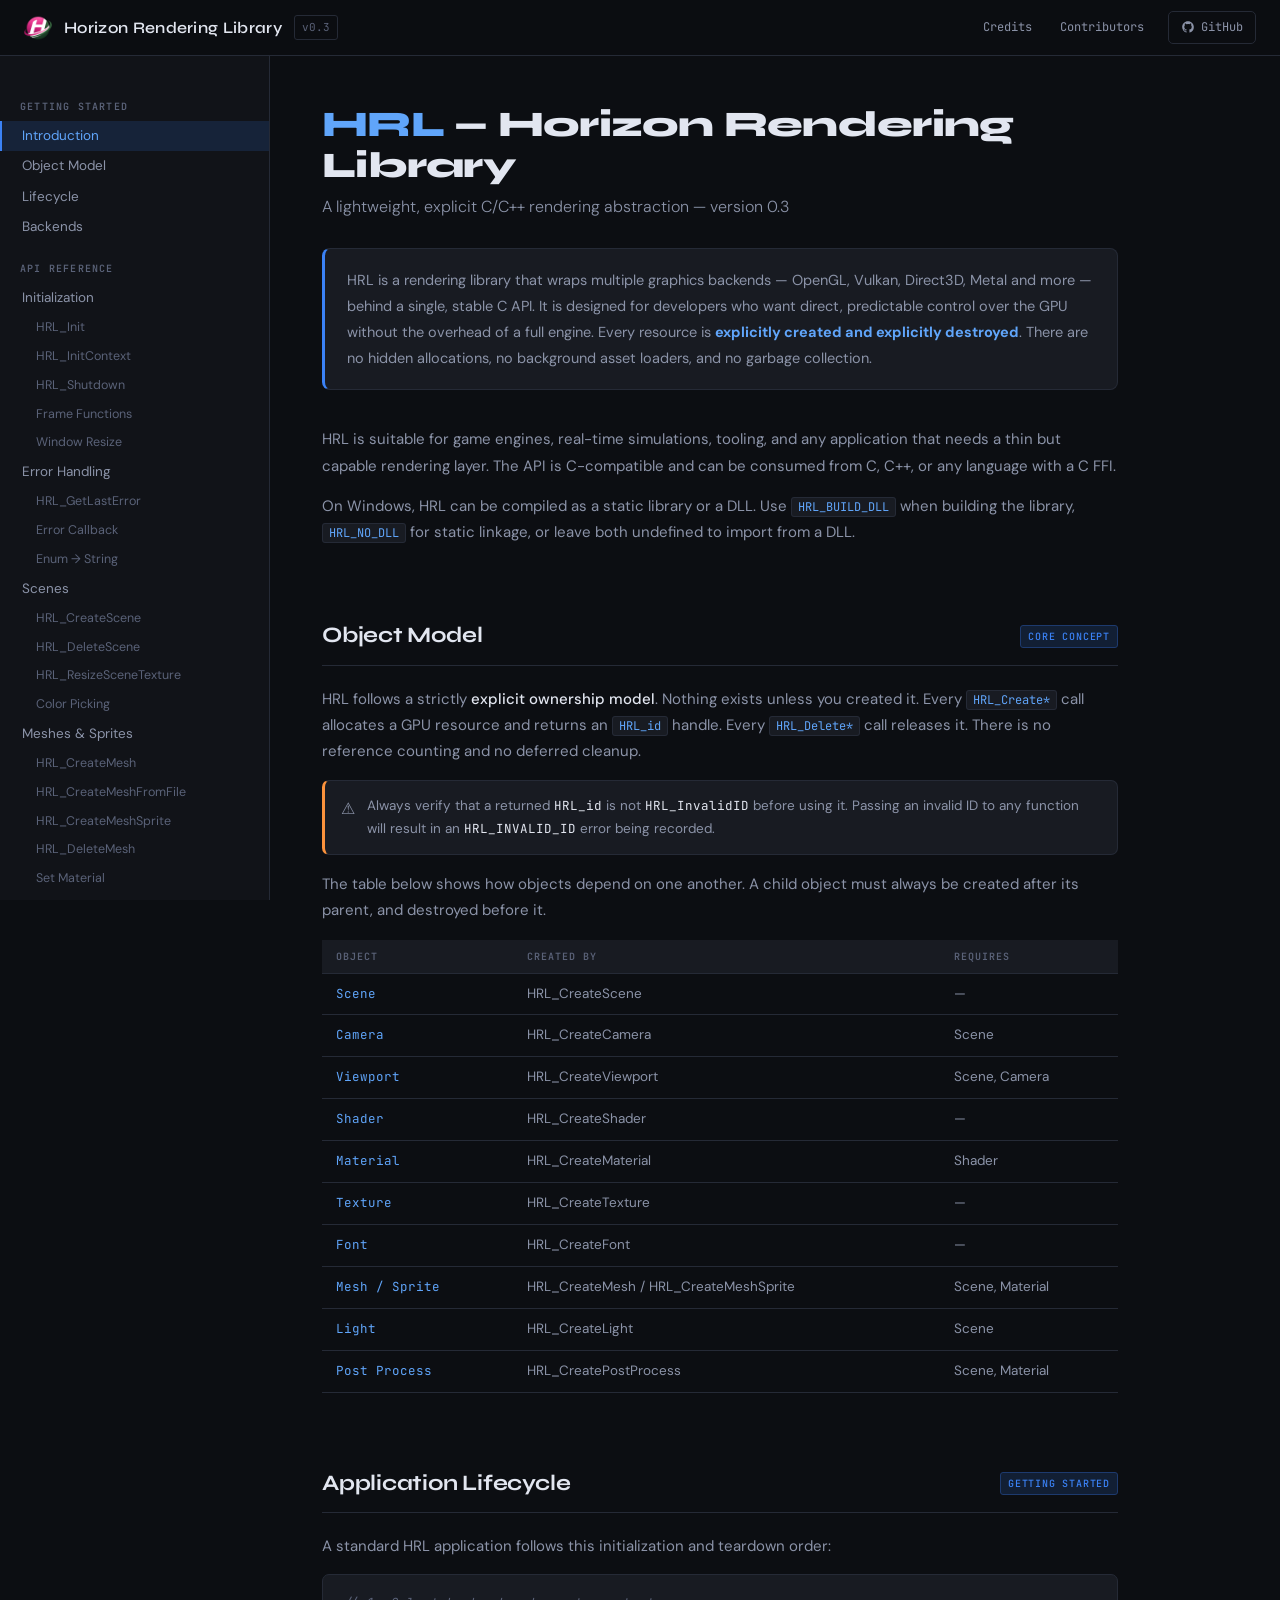
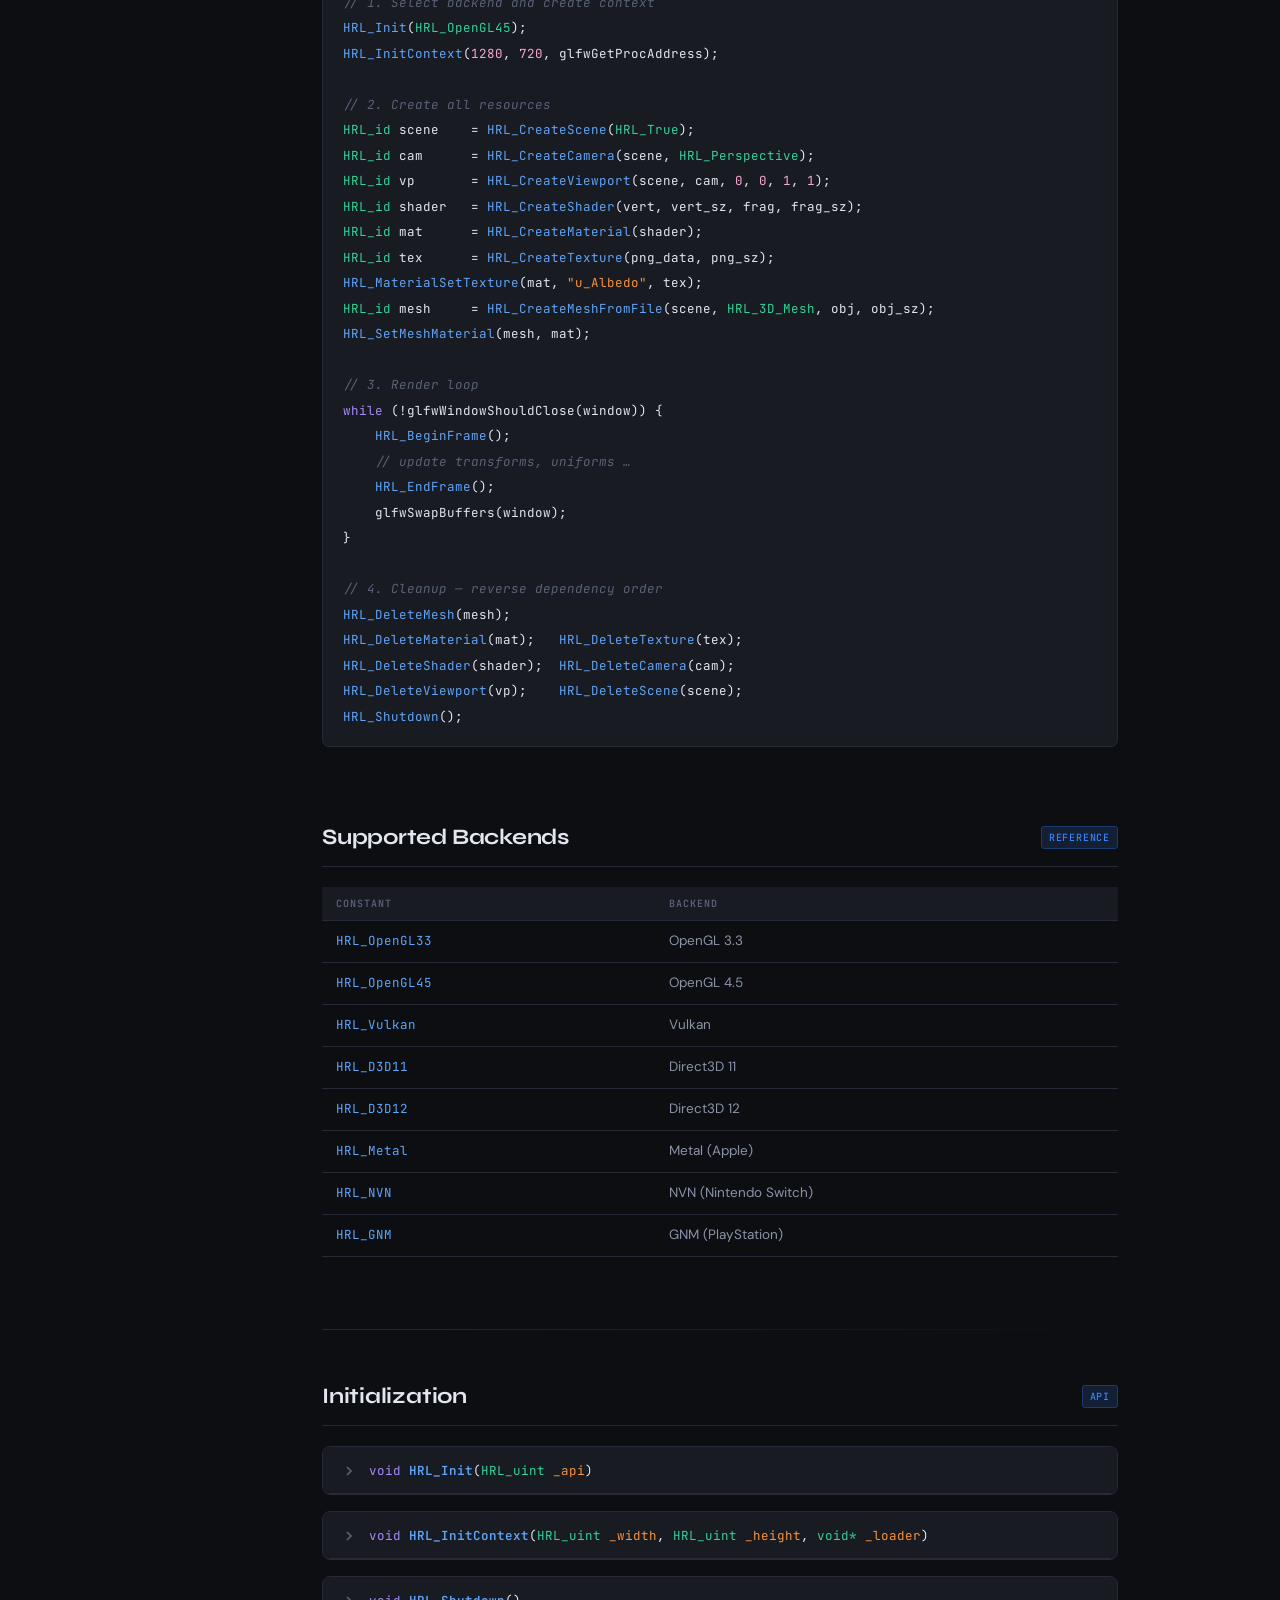
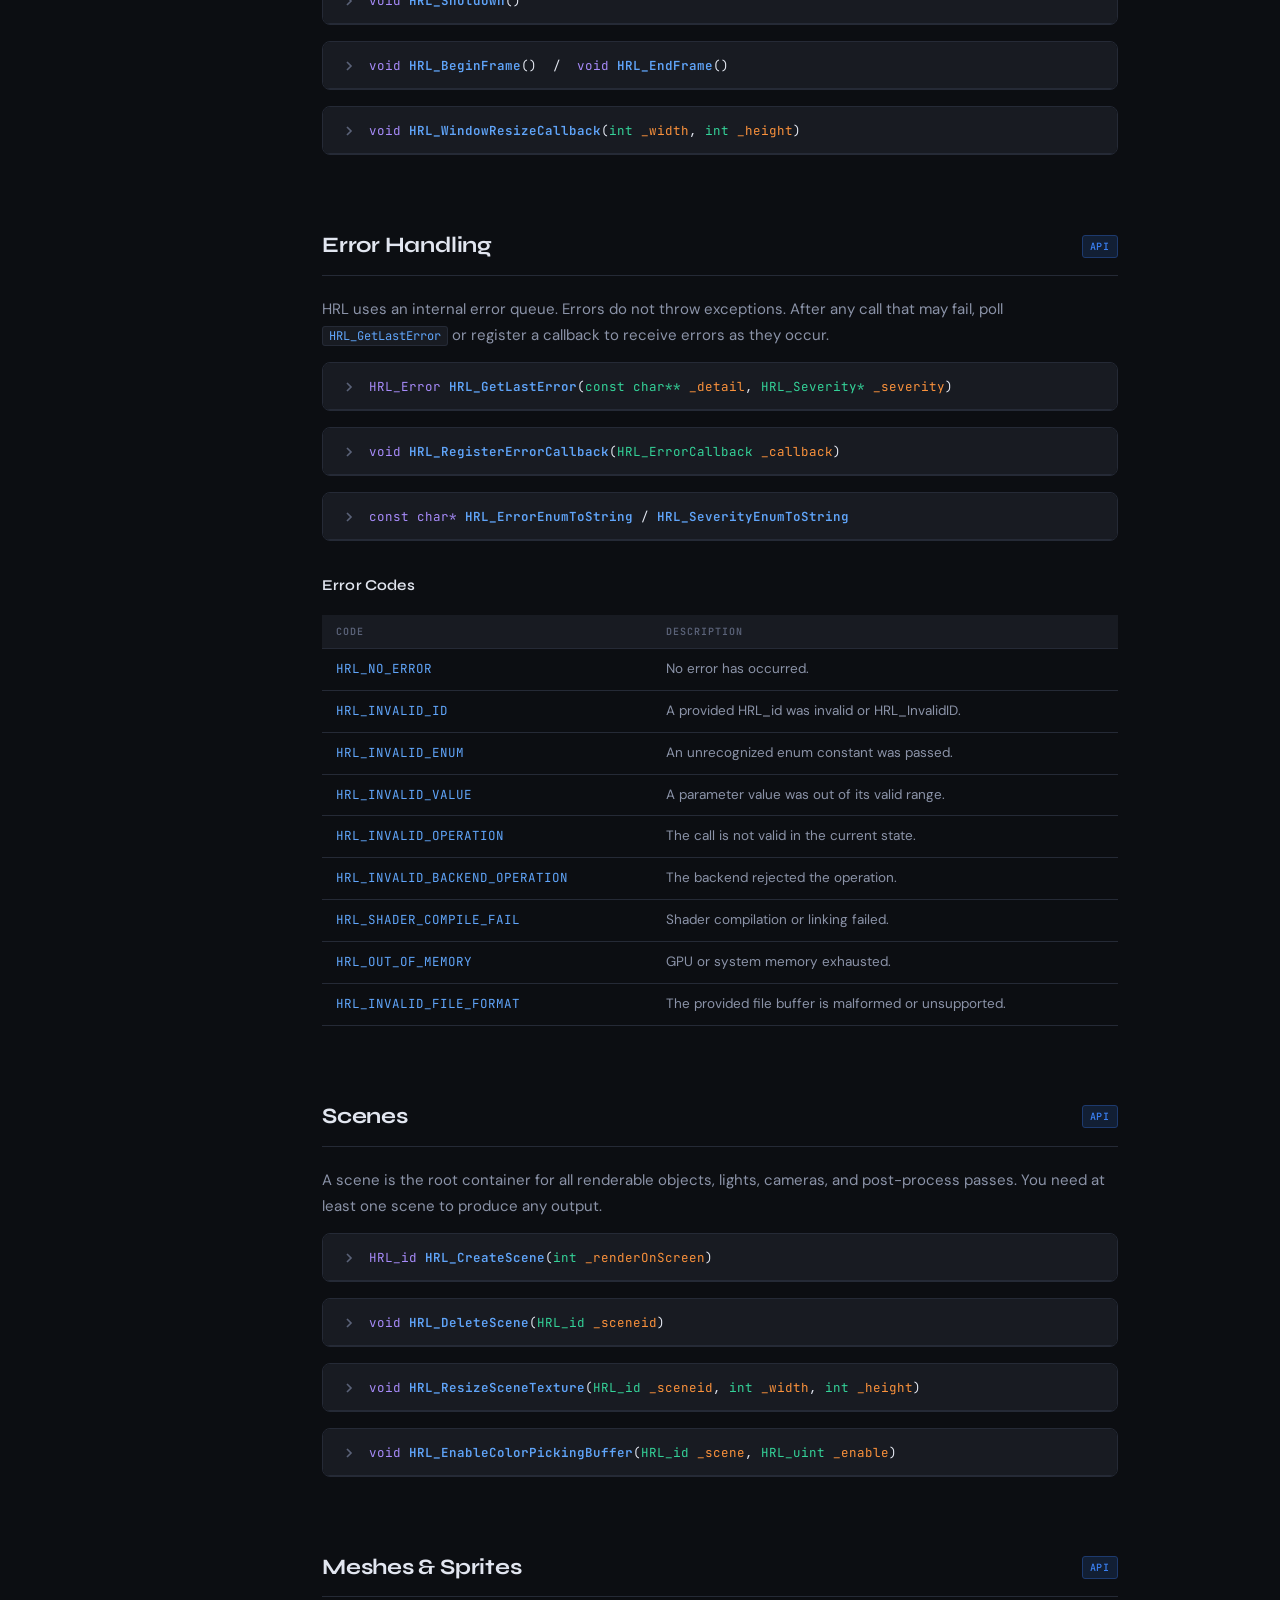
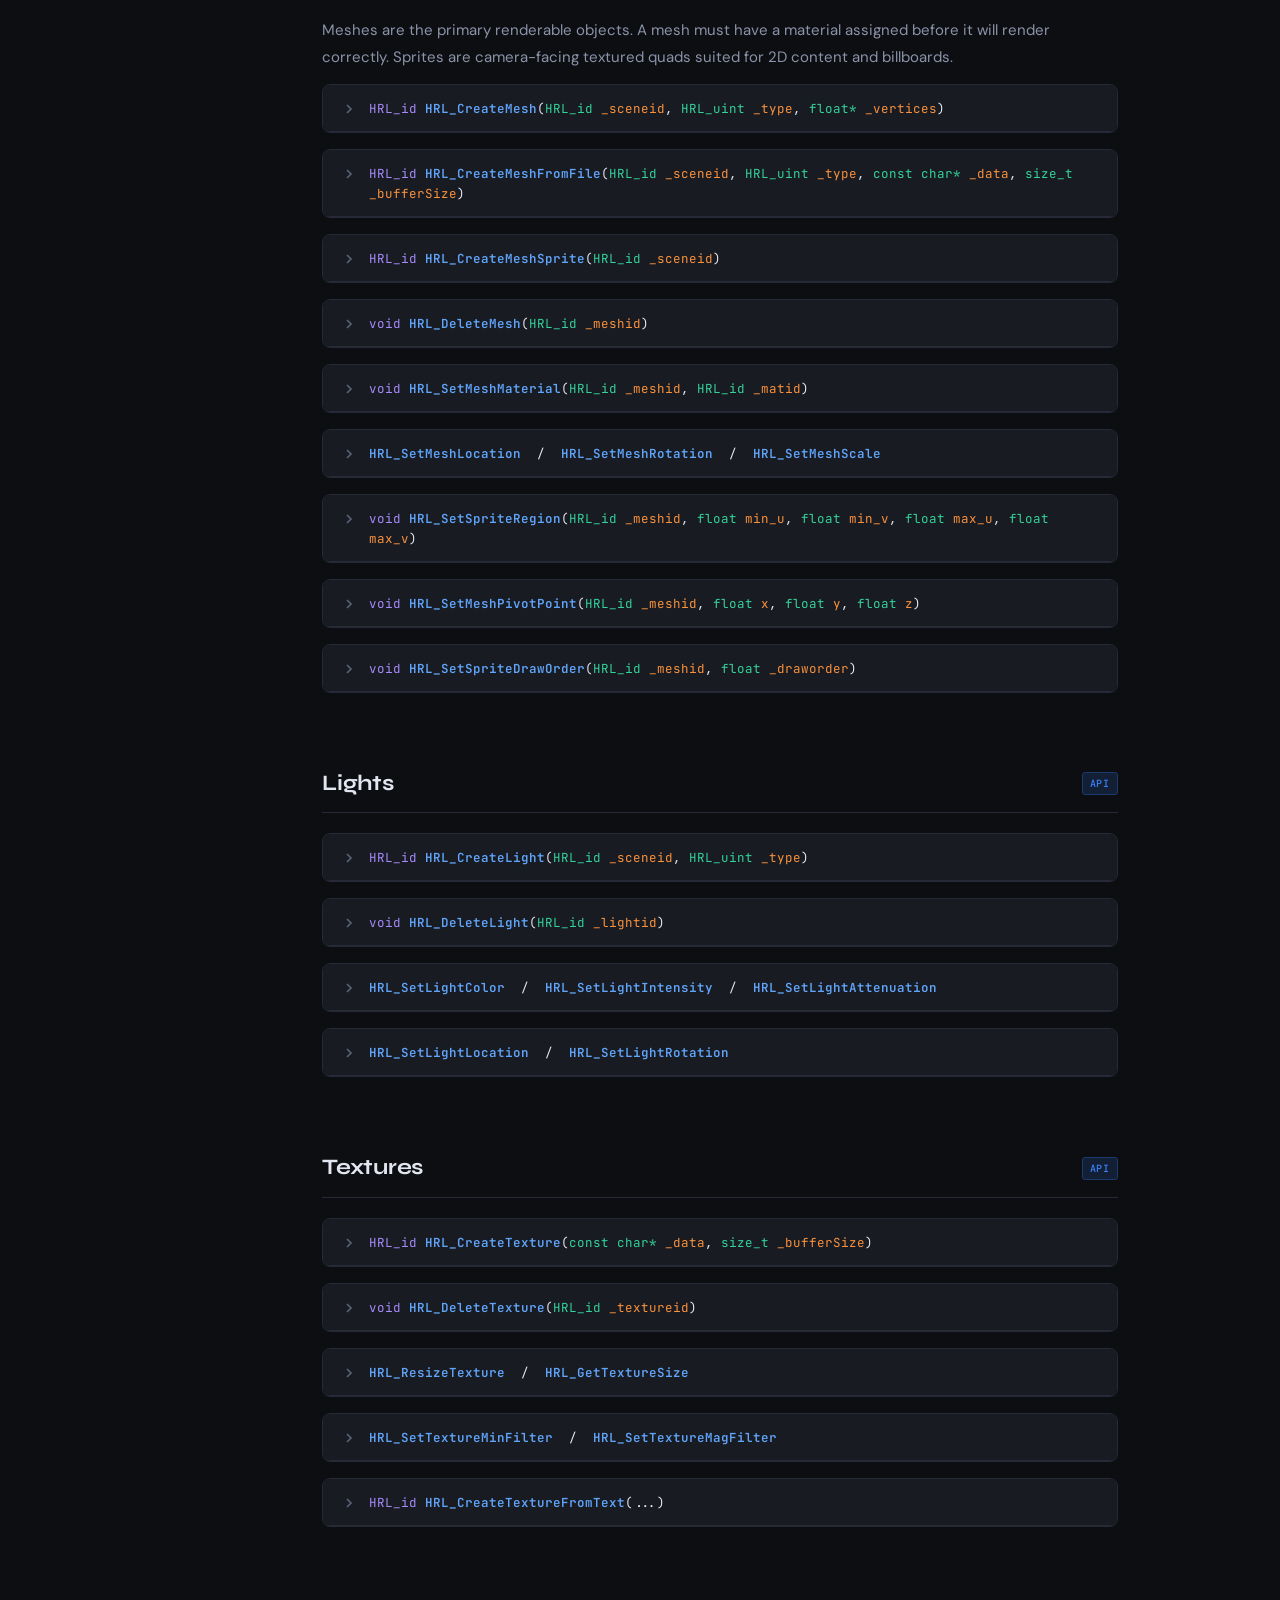
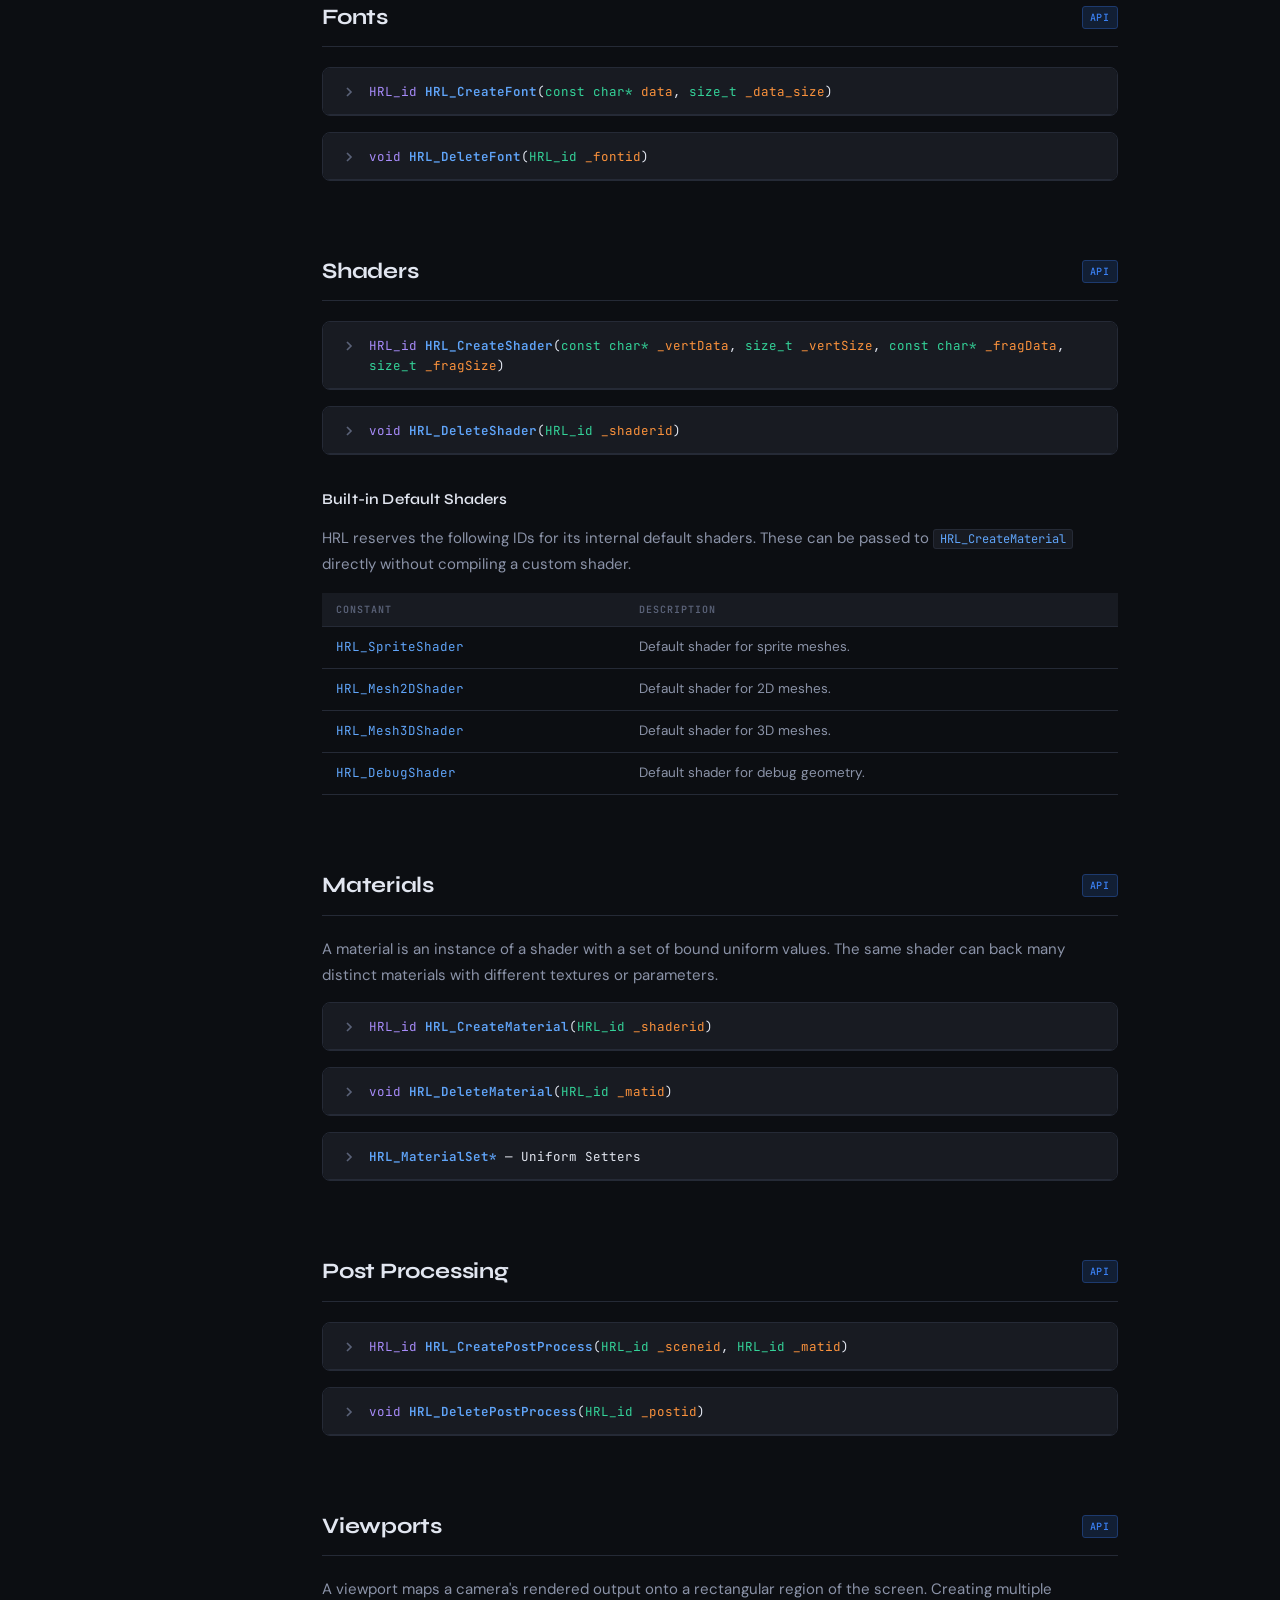
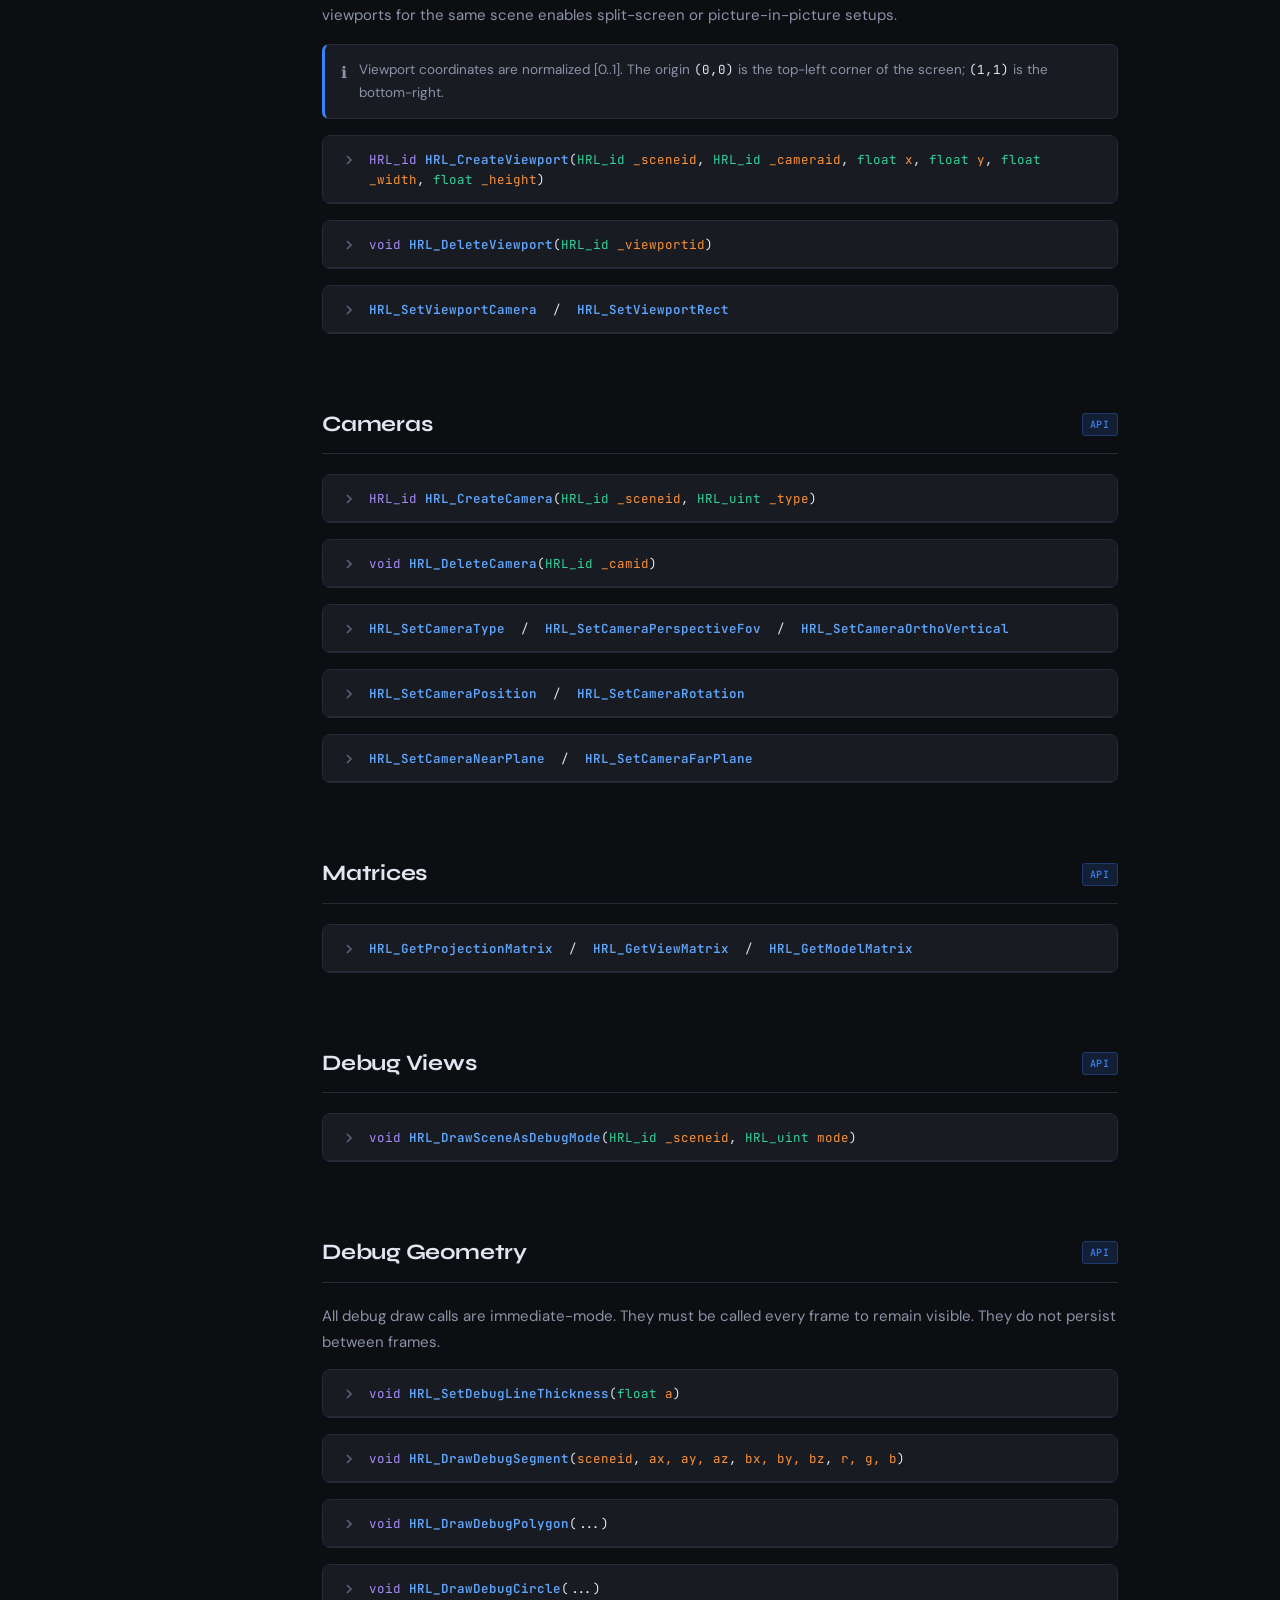
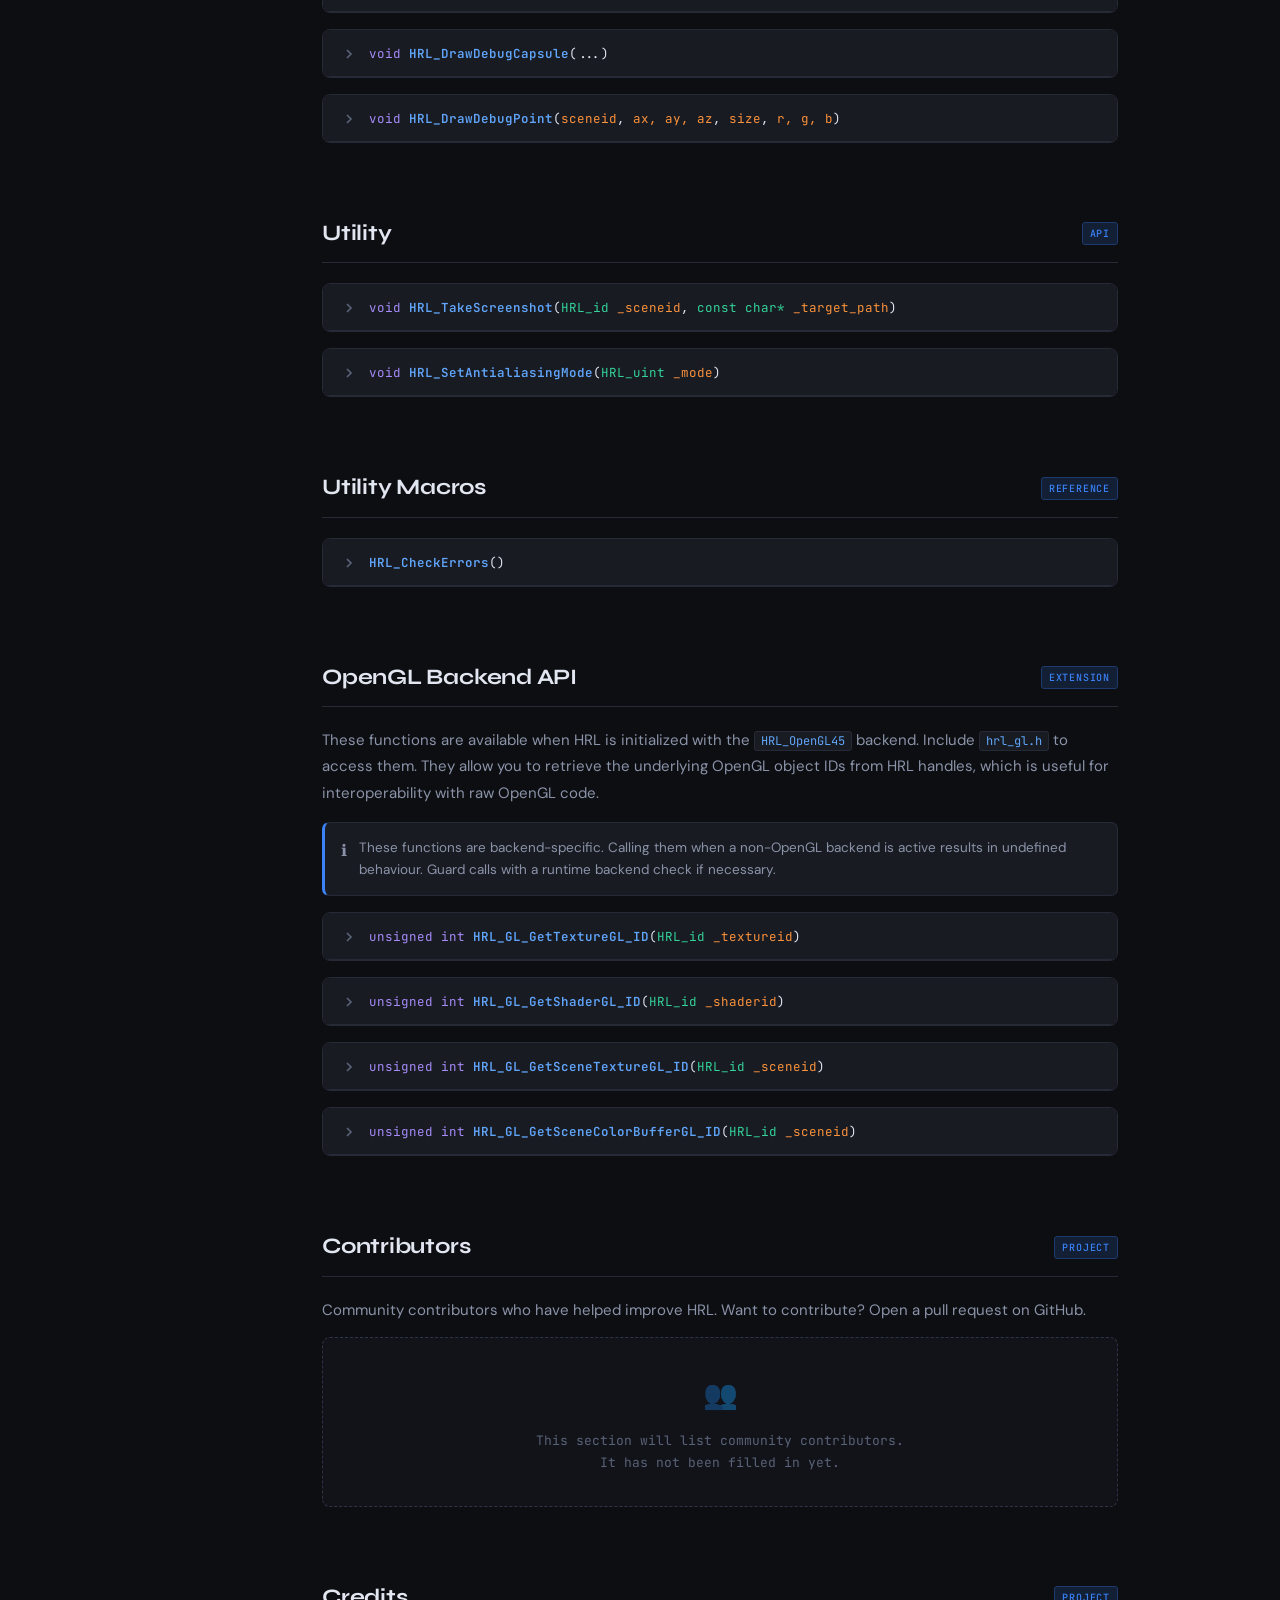
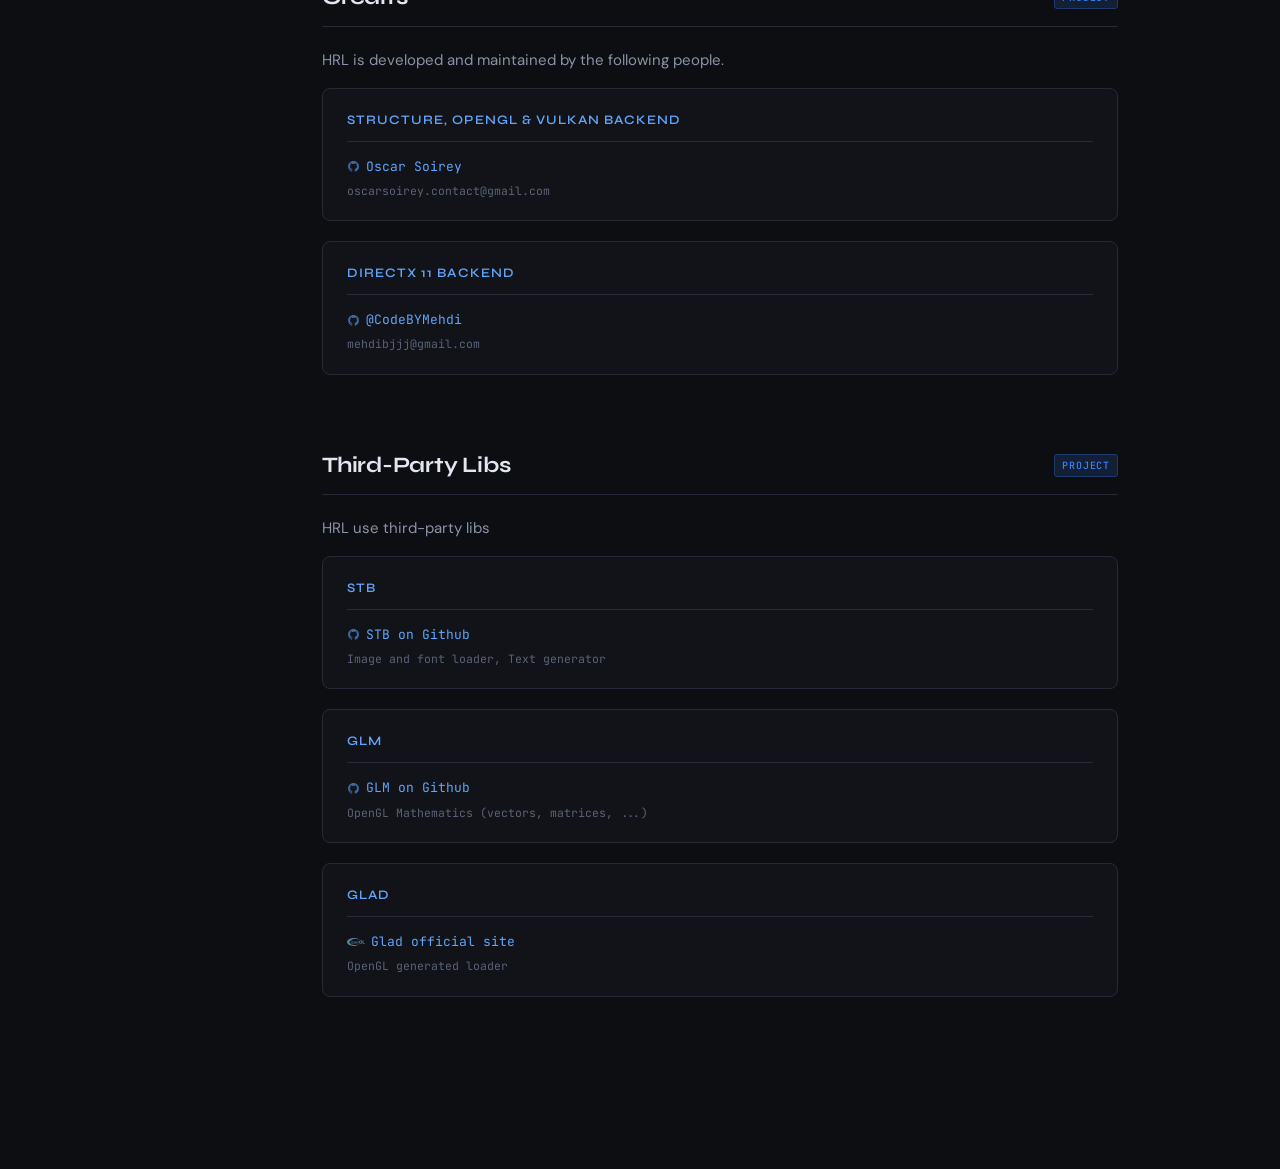
==== commit 86547012: "Better docs" ====
--- a/docs/index.html
+++ b/docs/index.html
@@ -1315,6 +1315,52 @@
     </div>
   </div>
 
+
+    <!-- CREDITS -->
+  <div class="doc-section" id="third-party">
+    <h2>Third-Party Libs <span class="section-tag">Project</span></h2>
+    <p>HRL use third-party libs</p>
+
+    <div class="credits-group">
+      <h3>STB</h3>
+      <ul class="credits-list">
+        <li>
+          <a href="https://github.com/nothings/stb/tree/master" target="_blank">
+            <svg width="13" height="13" viewBox="0 0 24 24" fill="currentColor"><path d="M12 2C6.477 2 2 6.484 2 12.017c0 4.425 2.865 8.18 6.839 9.504.5.092.682-.217.682-.483 0-.237-.008-.868-.013-1.703-2.782.605-3.369-1.343-3.369-1.343-.454-1.158-1.11-1.466-1.11-1.466-.908-.62.069-.608.069-.608 1.003.07 1.531 1.032 1.531 1.032.892 1.53 2.341 1.088 2.91.832.092-.647.35-1.088.636-1.338-2.22-.253-4.555-1.113-4.555-4.951 0-1.093.39-1.988 1.029-2.688-.103-.253-.446-1.272.098-2.65 0 0 .84-.27 2.75 1.026A9.564 9.564 0 0112 6.844c.85.004 1.705.115 2.504.337 1.909-1.296 2.747-1.027 2.747-1.027.546 1.379.202 2.398.1 2.651.64.7 1.028 1.595 1.028 2.688 0 3.848-2.339 4.695-4.566 4.943.359.309.678.92.678 1.855 0 1.338-.012 2.419-.012 2.747 0 .268.18.58.688.482A10.019 10.019 0 0022 12.017C22 6.484 17.522 2 12 2z"/></svg>
+            STB on Github
+          </a>
+          <span class="credits-contact">Image and font loader, Text generator</span>
+        </li>
+      </ul>
+    </div>
+
+    <div class="credits-group">
+      <h3>GLM</h3>
+      <ul class="credits-list">
+        <li>
+          <a href="https://github.com/g-truc/glm" target="_blank">
+            <svg width="13" height="13" viewBox="0 0 24 24" fill="currentColor"><path d="M12 2C6.477 2 2 6.484 2 12.017c0 4.425 2.865 8.18 6.839 9.504.5.092.682-.217.682-.483 0-.237-.008-.868-.013-1.703-2.782.605-3.369-1.343-3.369-1.343-.454-1.158-1.11-1.466-1.11-1.466-.908-.62.069-.608.069-.608 1.003.07 1.531 1.032 1.531 1.032.892 1.53 2.341 1.088 2.91.832.092-.647.35-1.088.636-1.338-2.22-.253-4.555-1.113-4.555-4.951 0-1.093.39-1.988 1.029-2.688-.103-.253-.446-1.272.098-2.65 0 0 .84-.27 2.75 1.026A9.564 9.564 0 0112 6.844c.85.004 1.705.115 2.504.337 1.909-1.296 2.747-1.027 2.747-1.027.546 1.379.202 2.398.1 2.651.64.7 1.028 1.595 1.028 2.688 0 3.848-2.339 4.695-4.566 4.943.359.309.678.92.678 1.855 0 1.338-.012 2.419-.012 2.747 0 .268.18.58.688.482A10.019 10.019 0 0022 12.017C22 6.484 17.522 2 12 2z"/></svg>
+            GLM on Github
+          </a>
+          <span class="credits-contact">OpenGL Mathematics (vectors, matrices, ...)</span>
+        </li>
+      </ul>
+    </div>
+
+    <div class="credits-group">
+      <h3>Glad</h3>
+      <ul class="credits-list">
+        <li>
+          <a href="https://glad.dav1d.de/" target="_blank">
+            <img src="assets/opengl-svgrepo-com.svg" width="18" height="18">
+            Glad official site
+          </a>
+          <span class="credits-contact">OpenGL generated loader</span>
+        </li>
+      </ul>
+    </div>
+  </div>
+
 </main>
 </div>
 
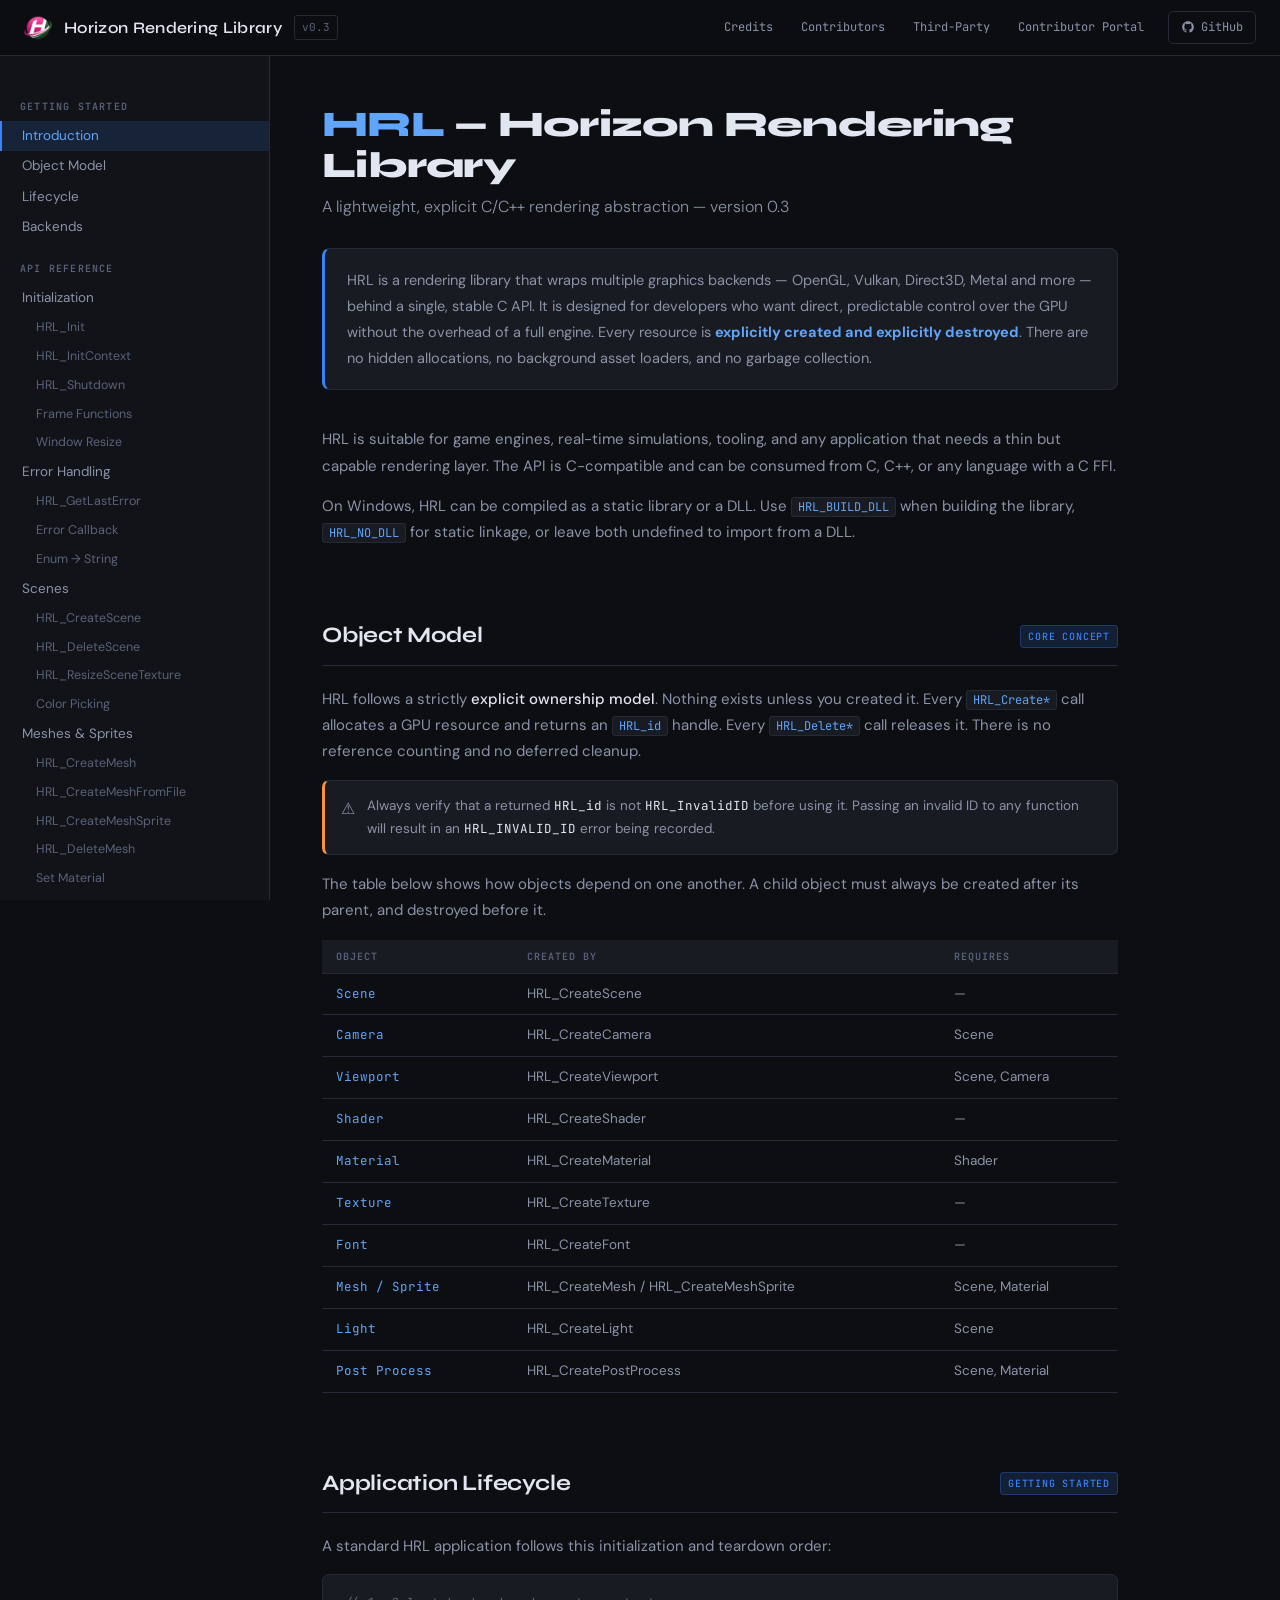
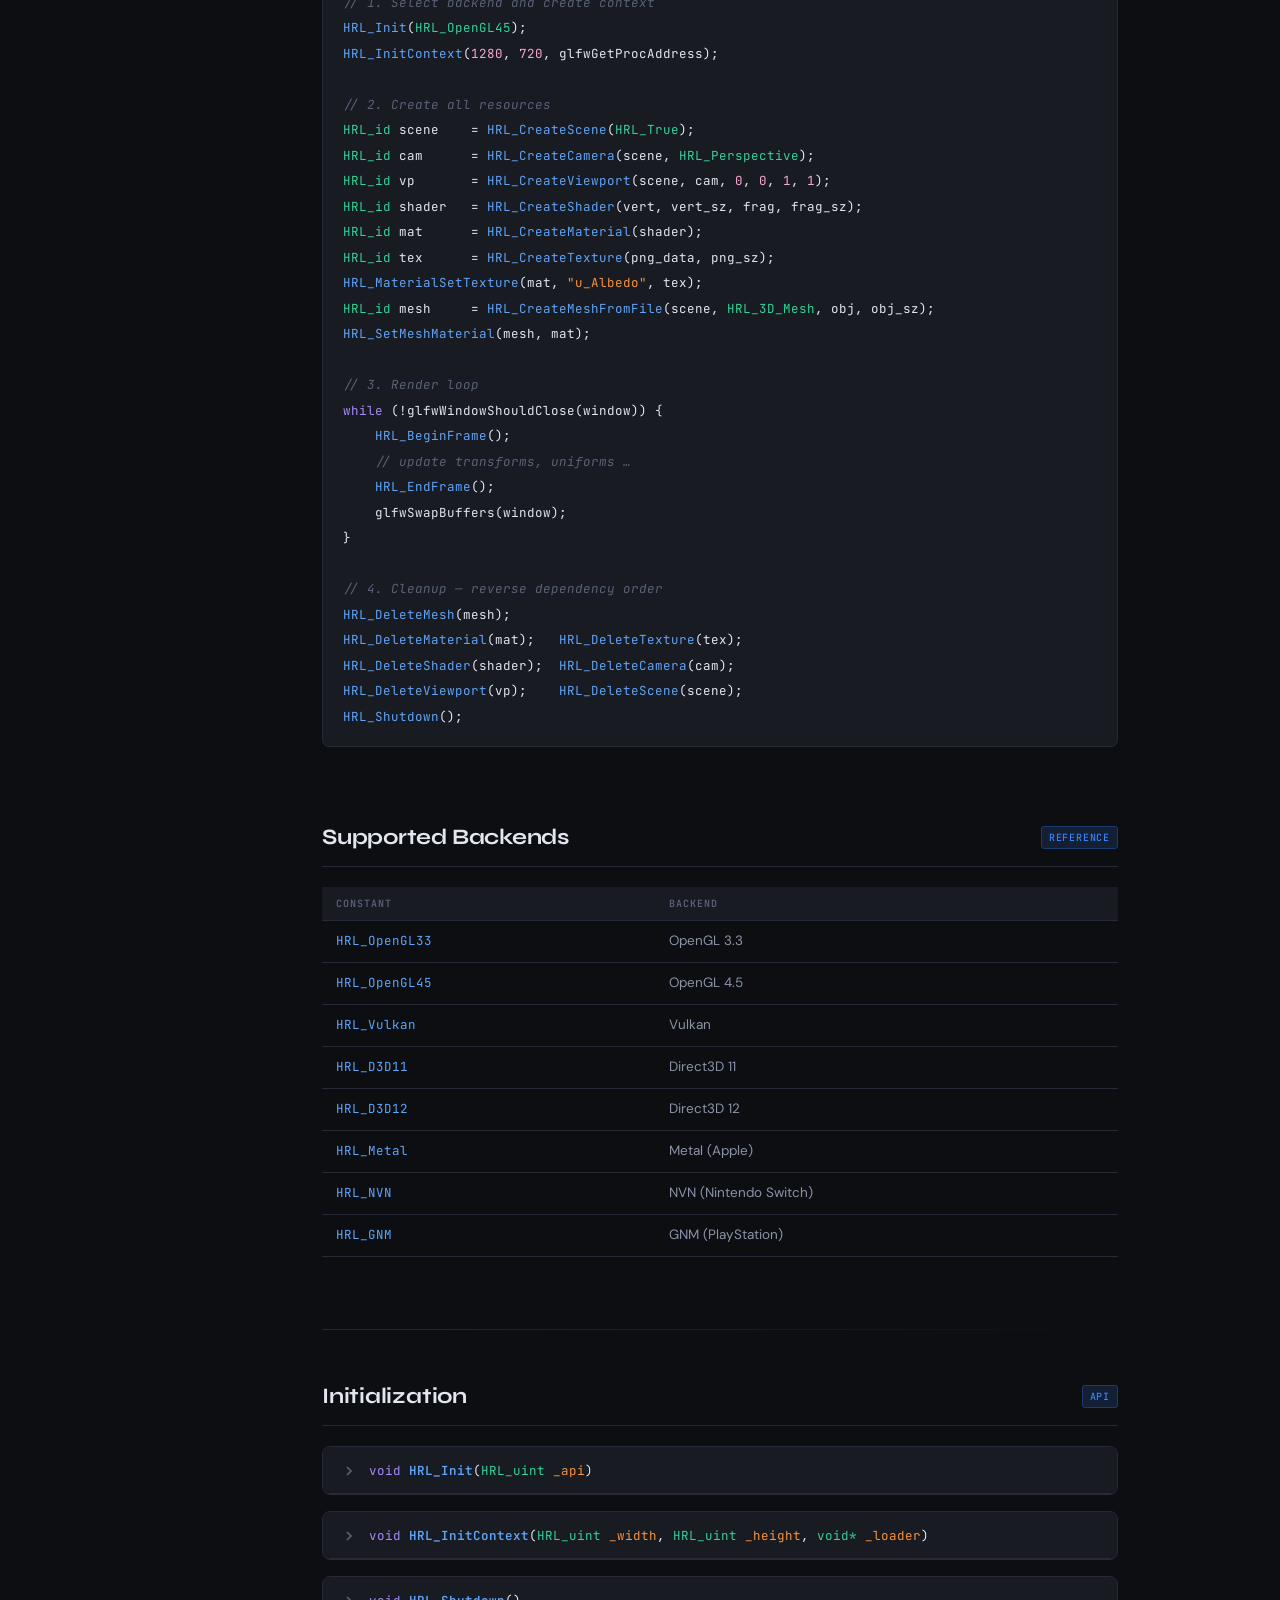
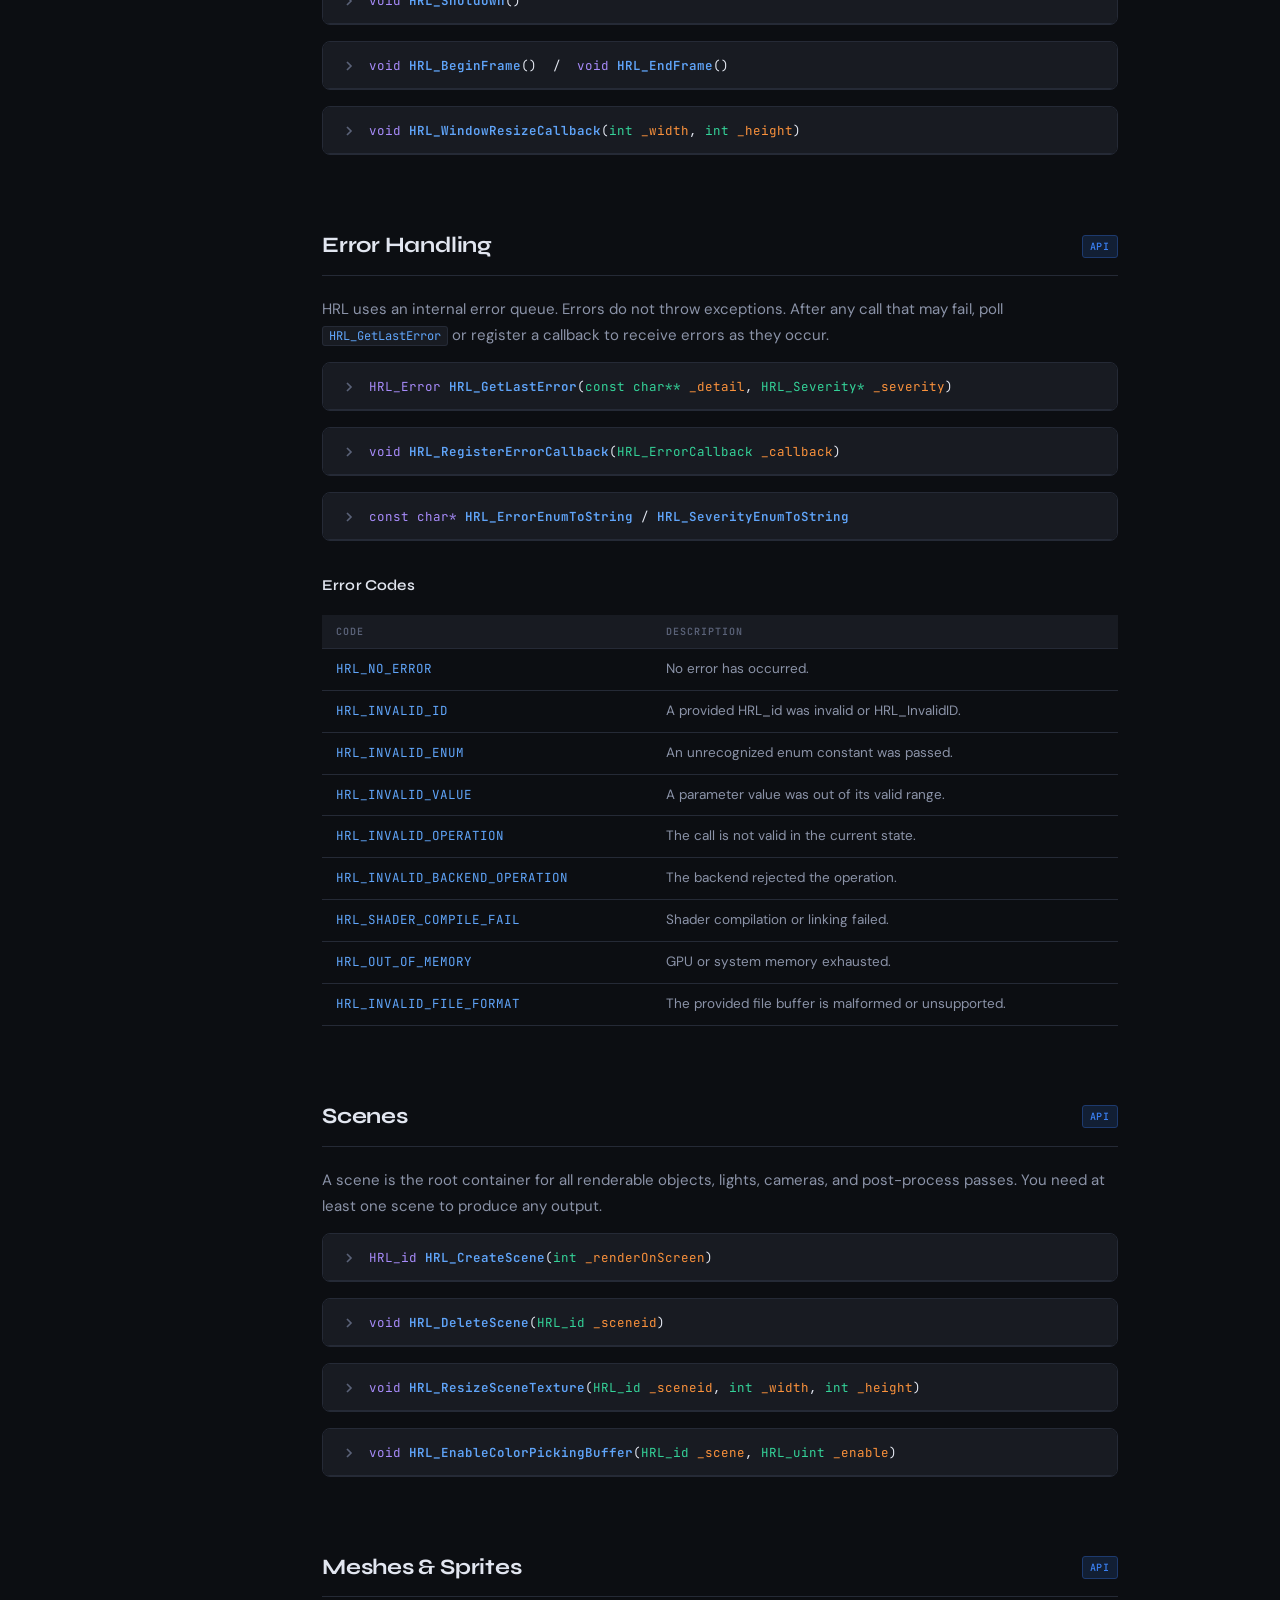
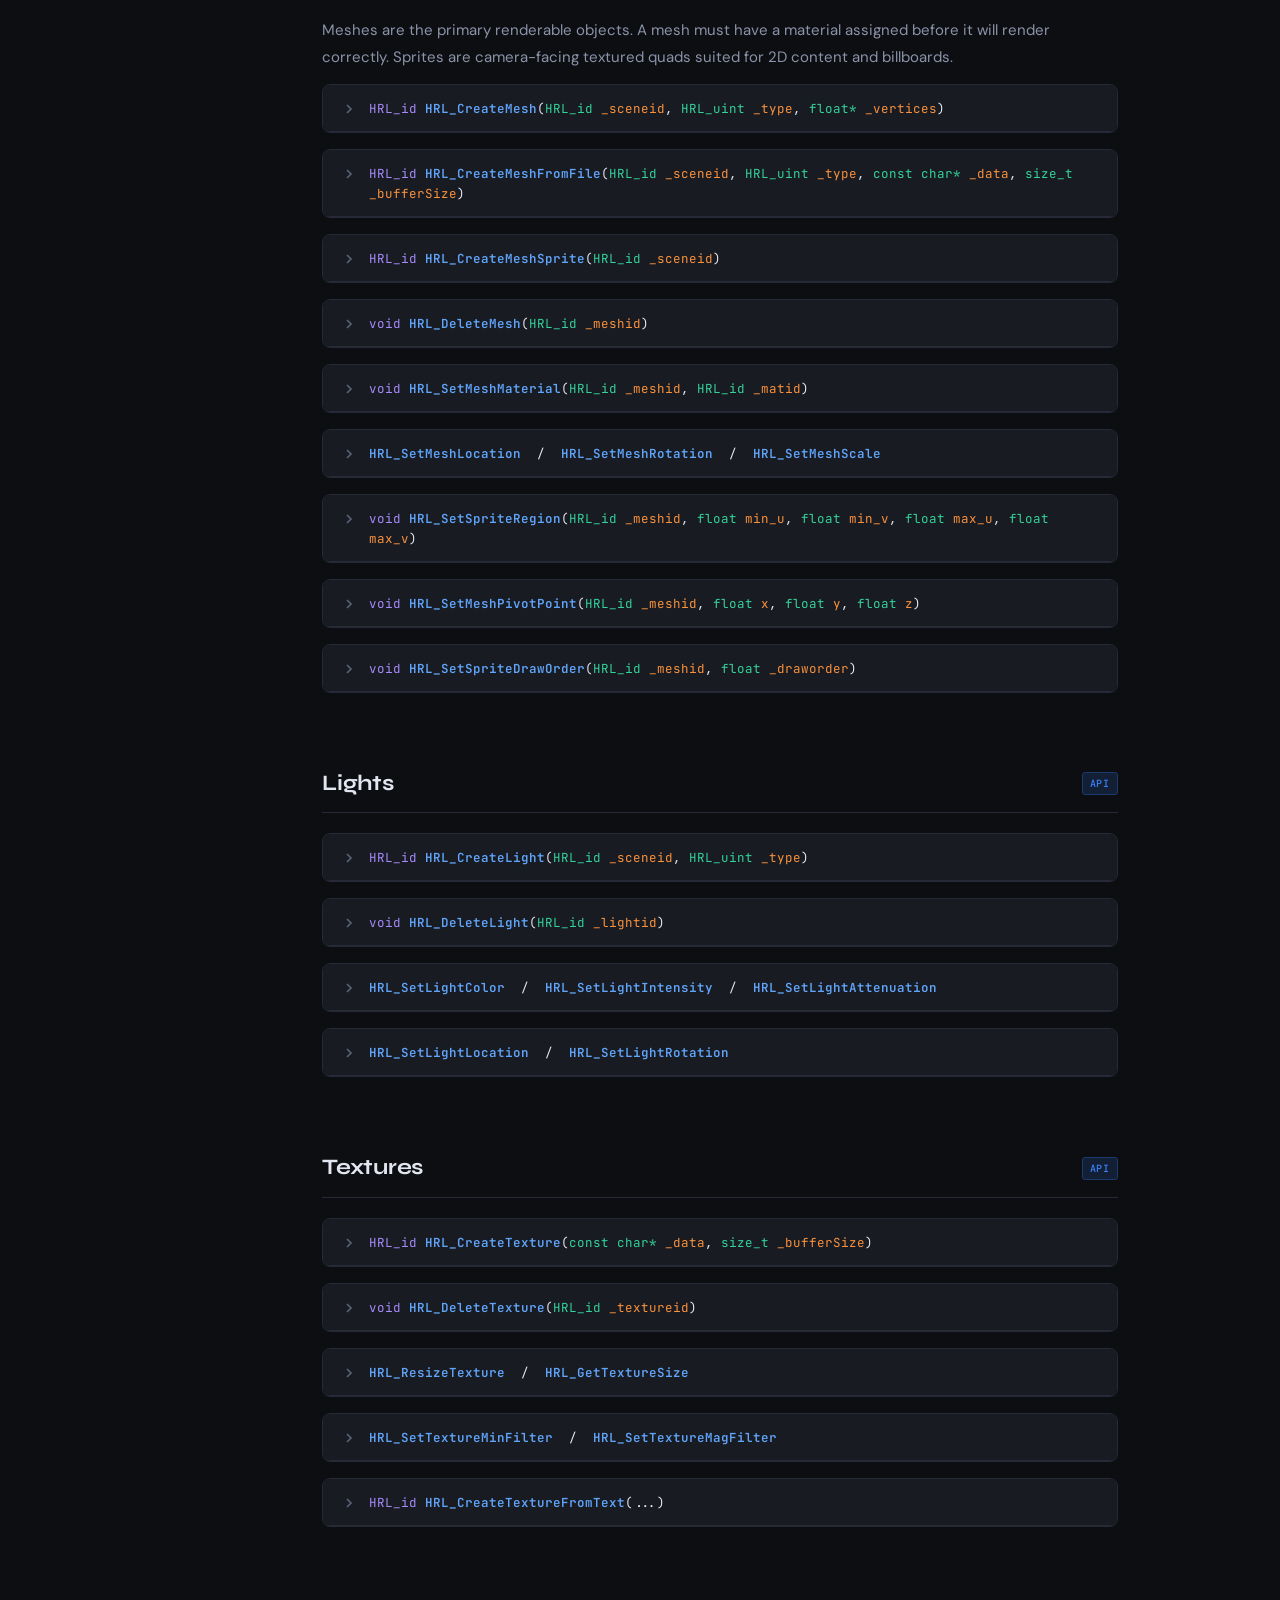
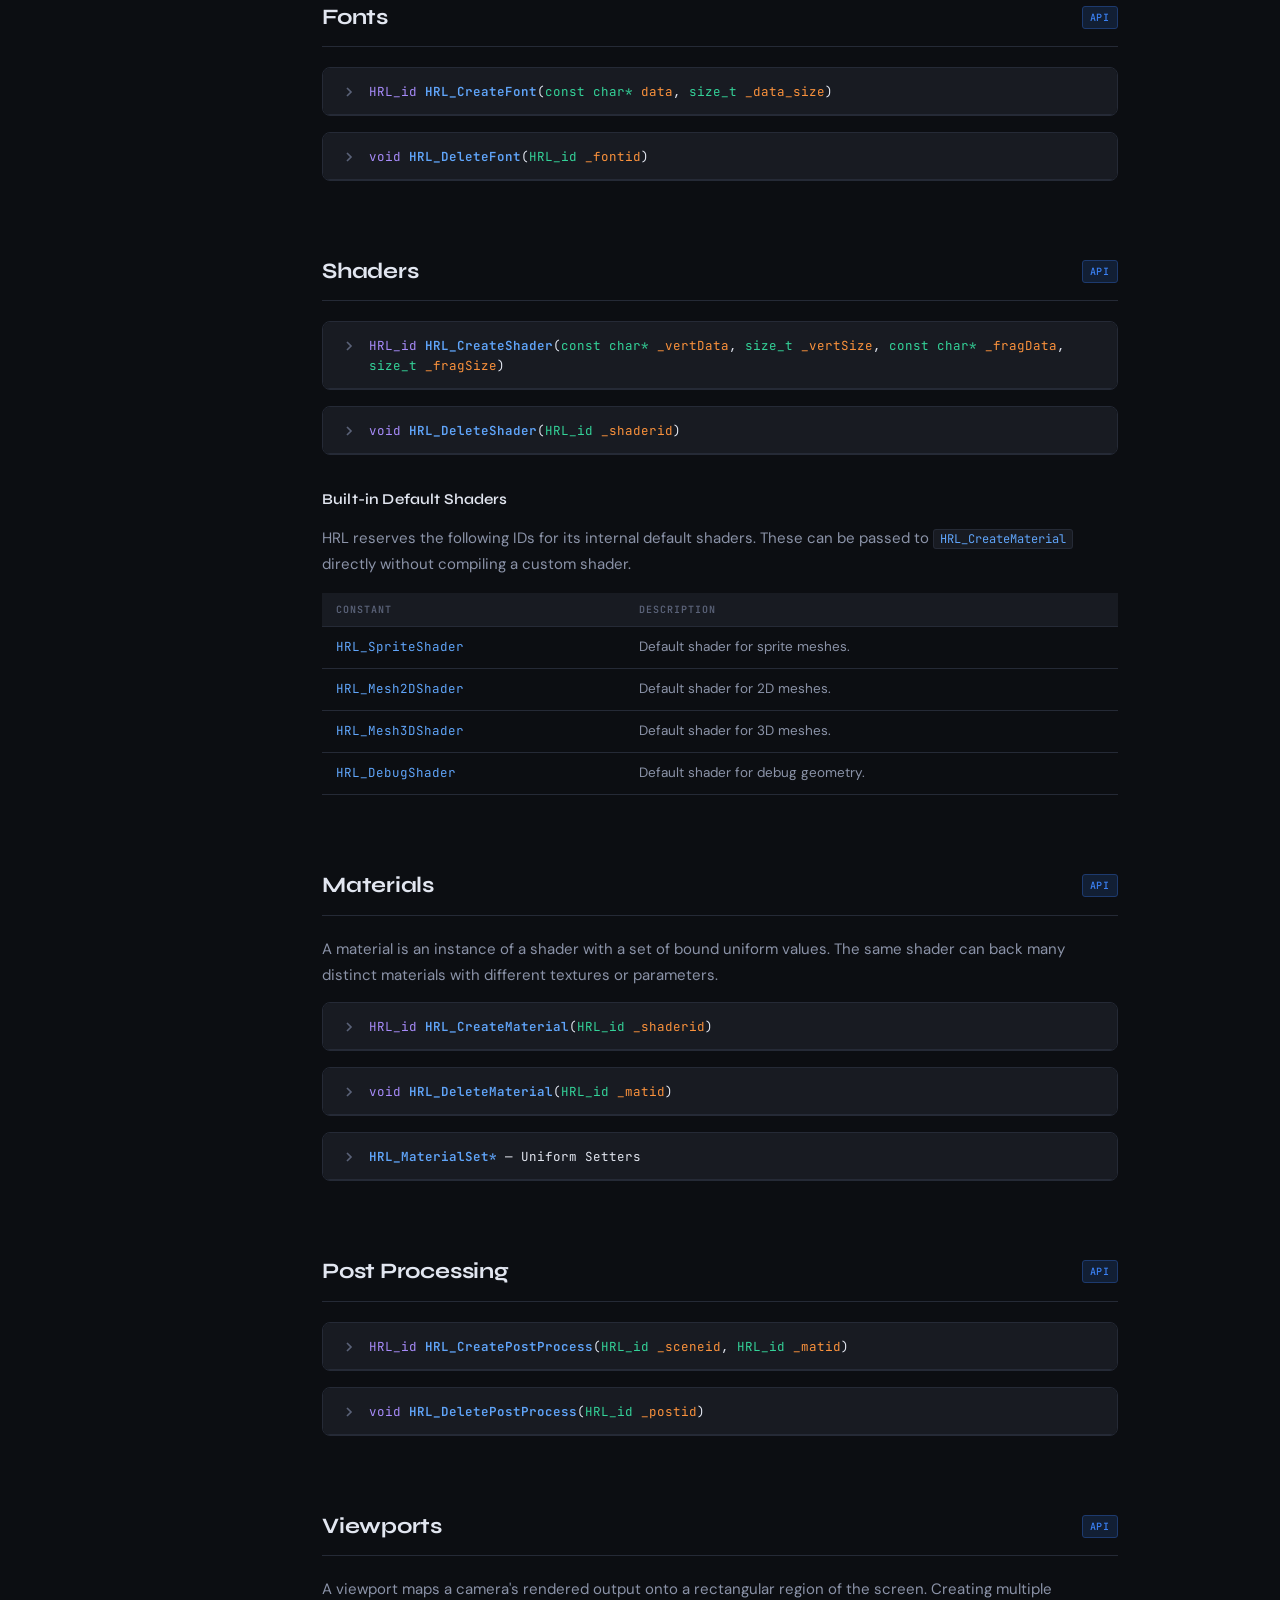
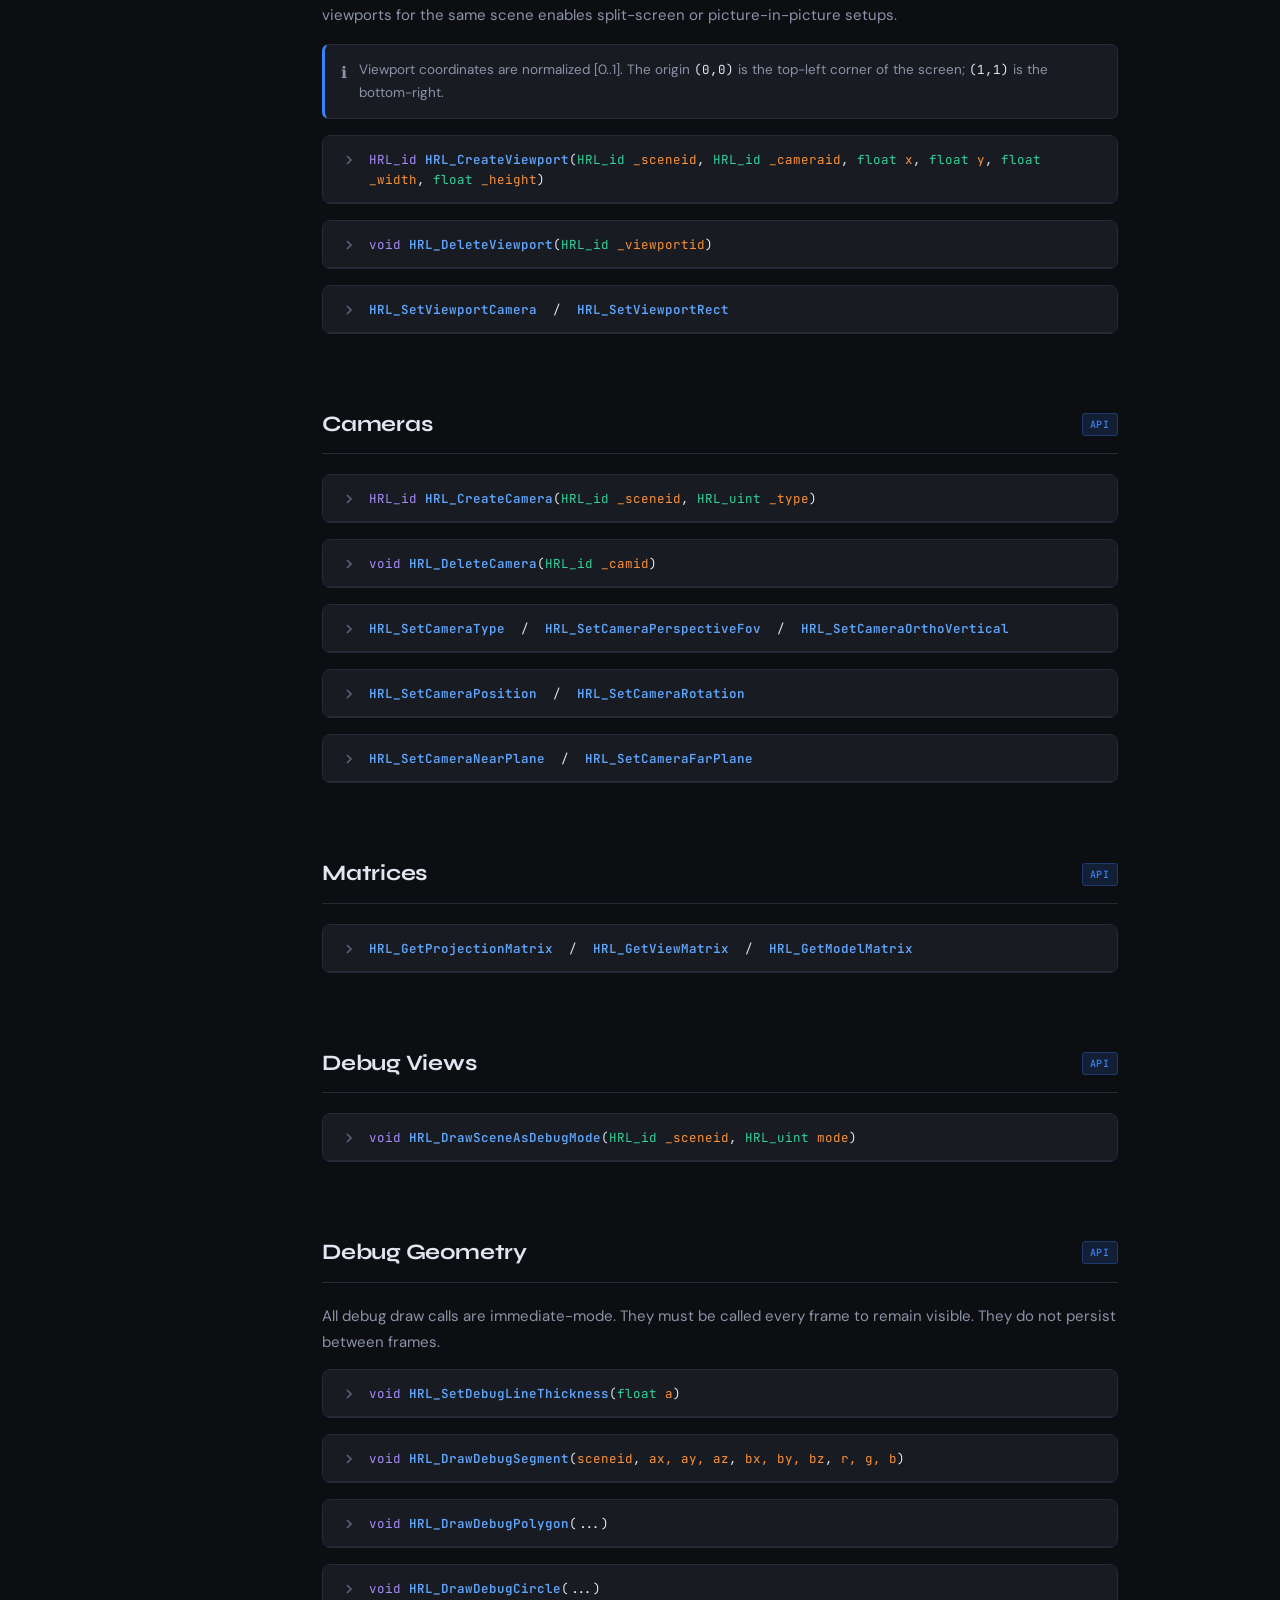
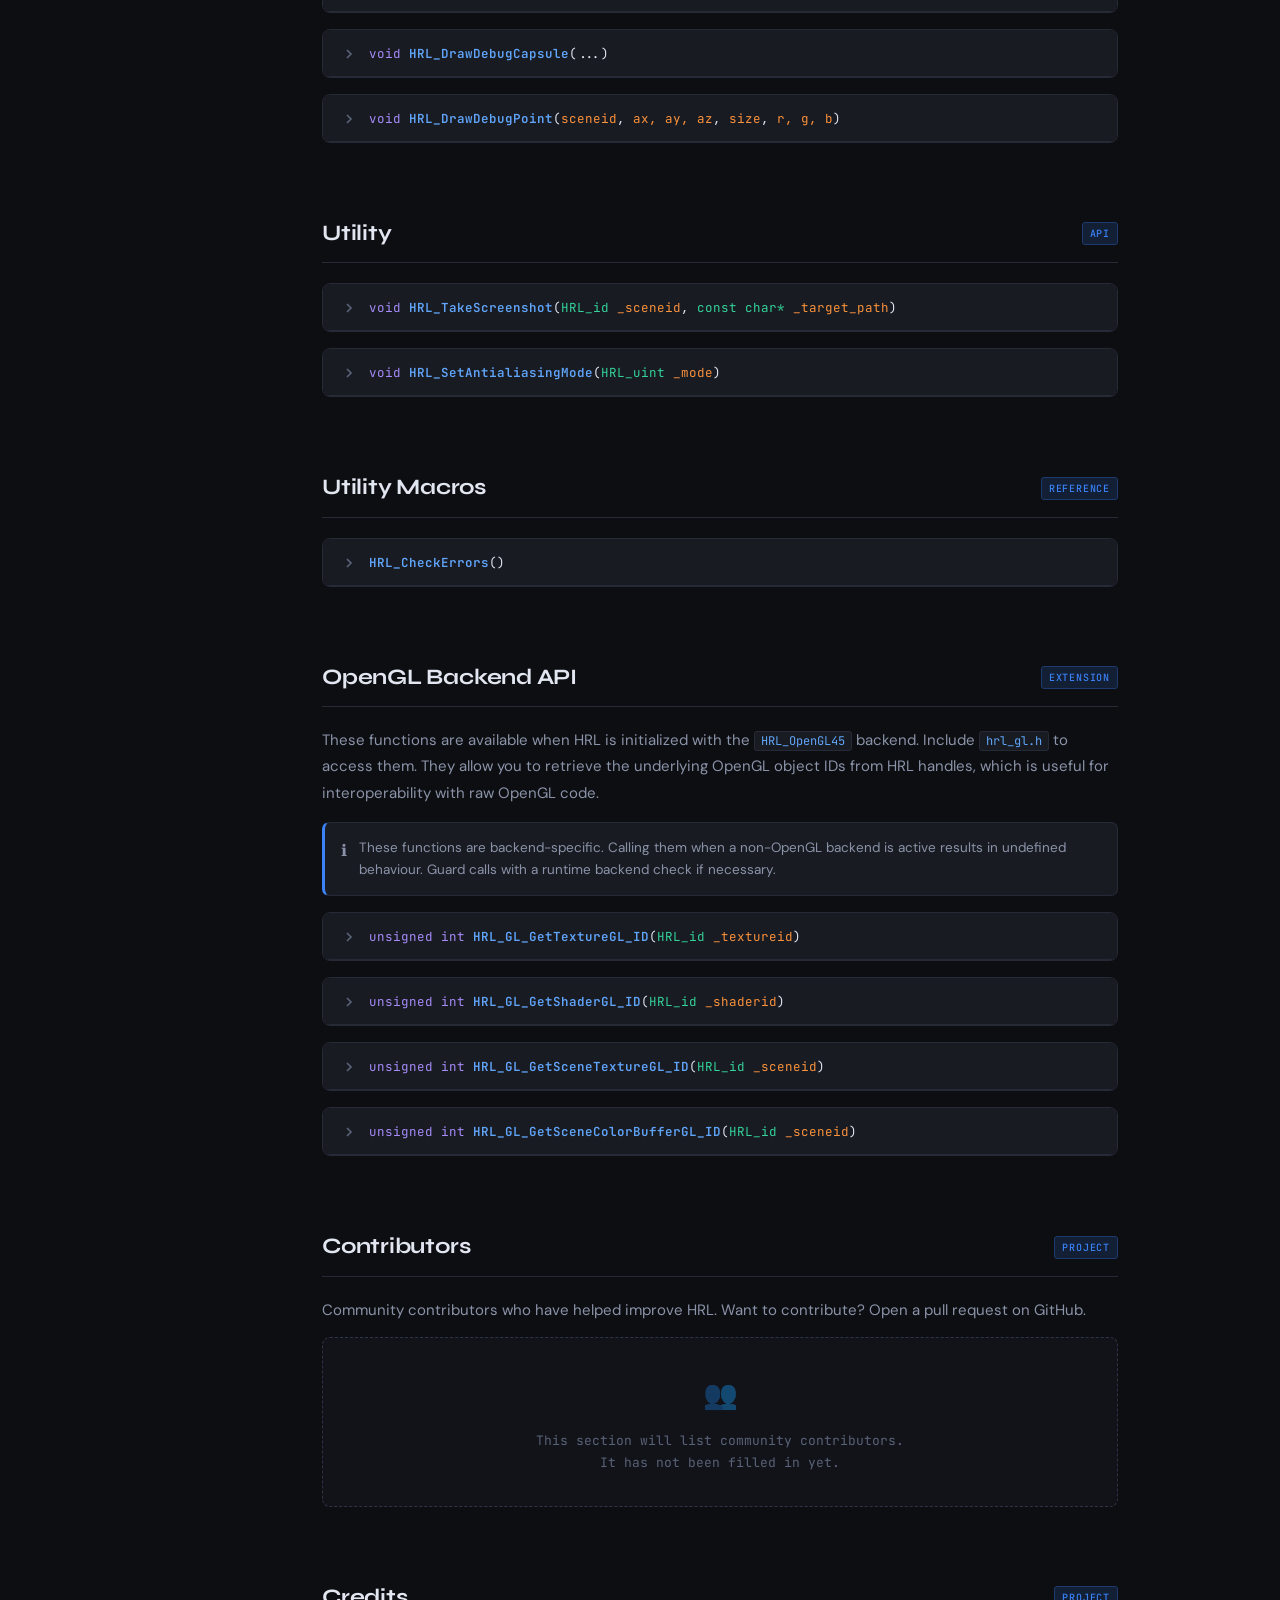
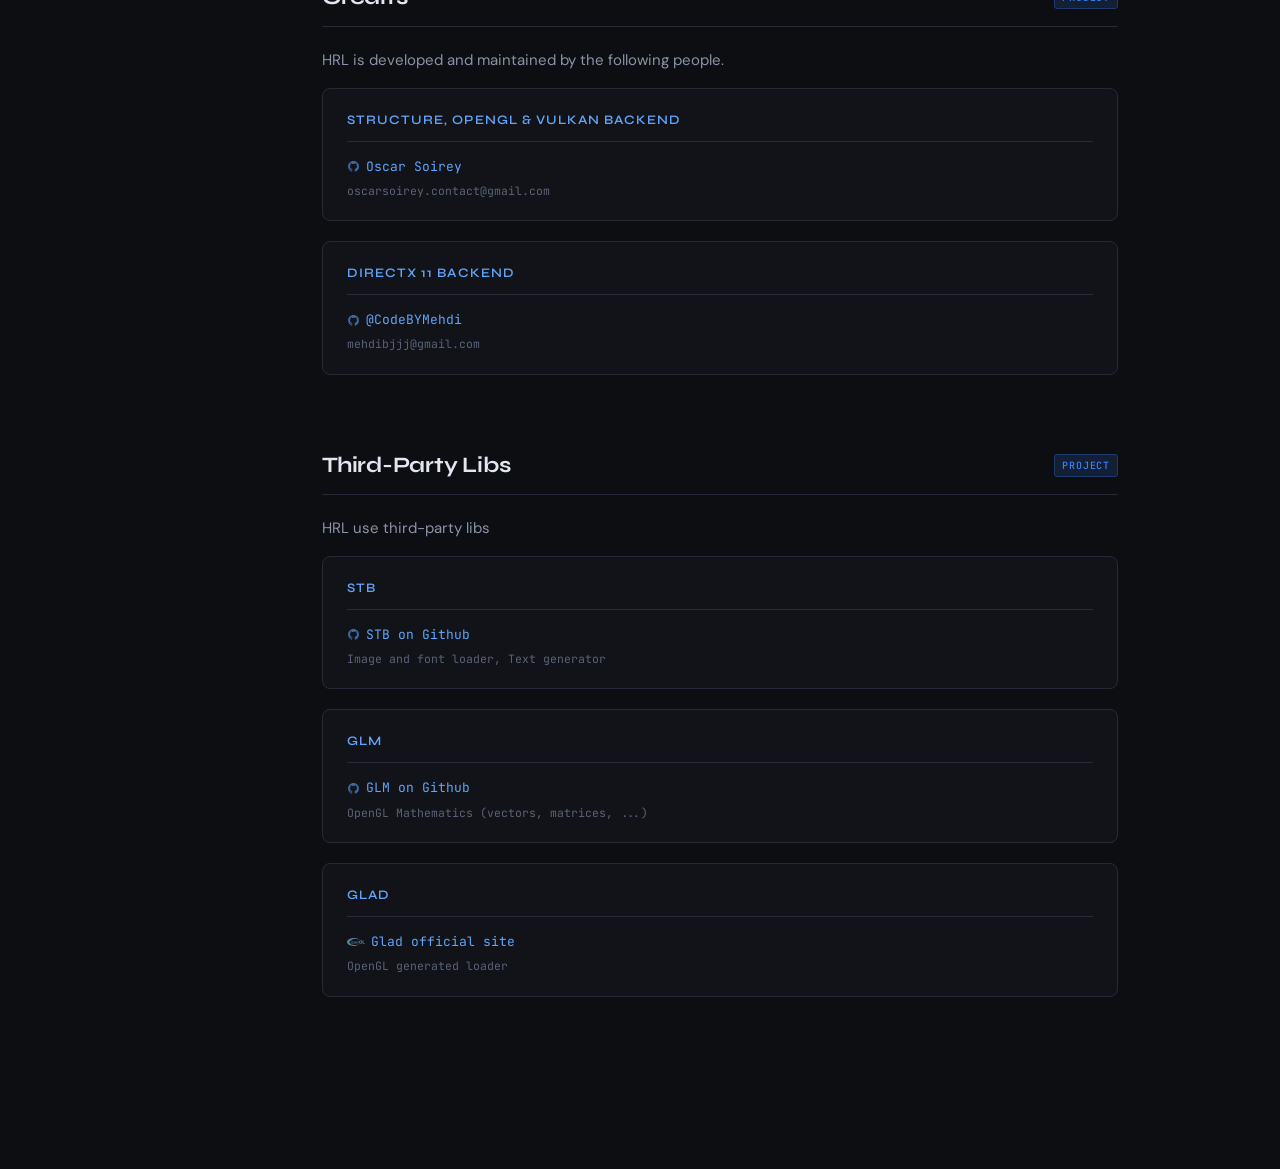
==== commit e3fc80c8: "Developer Portal" ====
--- a/docs/index.html
+++ b/docs/index.html
@@ -19,6 +19,8 @@
   <nav class="header-nav">
     <a class="header-nav-link" href="#credits">Credits</a>
     <a class="header-nav-link" href="#contributors">Contributors</a>
+    <a class="header-nav-link" href="#third-party">Third-Party</a>
+    <a class="header-nav-link" href="contributor_portal.html">Contributor Portal</a>
   </nav>
   <a class="header-github" href="https://github.com/oscar-soirey/Horizon-Rendering-Library" target="_blank">
     <svg width="14" height="14" viewBox="0 0 24 24" fill="currentColor"><path d="M12 2C6.477 2 2 6.484 2 12.017c0 4.425 2.865 8.18 6.839 9.504.5.092.682-.217.682-.483 0-.237-.008-.868-.013-1.703-2.782.605-3.369-1.343-3.369-1.343-.454-1.158-1.11-1.466-1.11-1.466-.908-.62.069-.608.069-.608 1.003.07 1.531 1.032 1.531 1.032.892 1.53 2.341 1.088 2.91.832.092-.647.35-1.088.636-1.338-2.22-.253-4.555-1.113-4.555-4.951 0-1.093.39-1.988 1.029-2.688-.103-.253-.446-1.272.098-2.65 0 0 .84-.27 2.75 1.026A9.564 9.564 0 0112 6.844c.85.004 1.705.115 2.504.337 1.909-1.296 2.747-1.027 2.747-1.027.546 1.379.202 2.398.1 2.651.64.7 1.028 1.595 1.028 2.688 0 3.848-2.339 4.695-4.566 4.943.359.309.678.92.678 1.855 0 1.338-.012 2.419-.012 2.747 0 .268.18.58.688.482A10.019 10.019 0 0022 12.017C22 6.484 17.522 2 12 2z"/></svg>
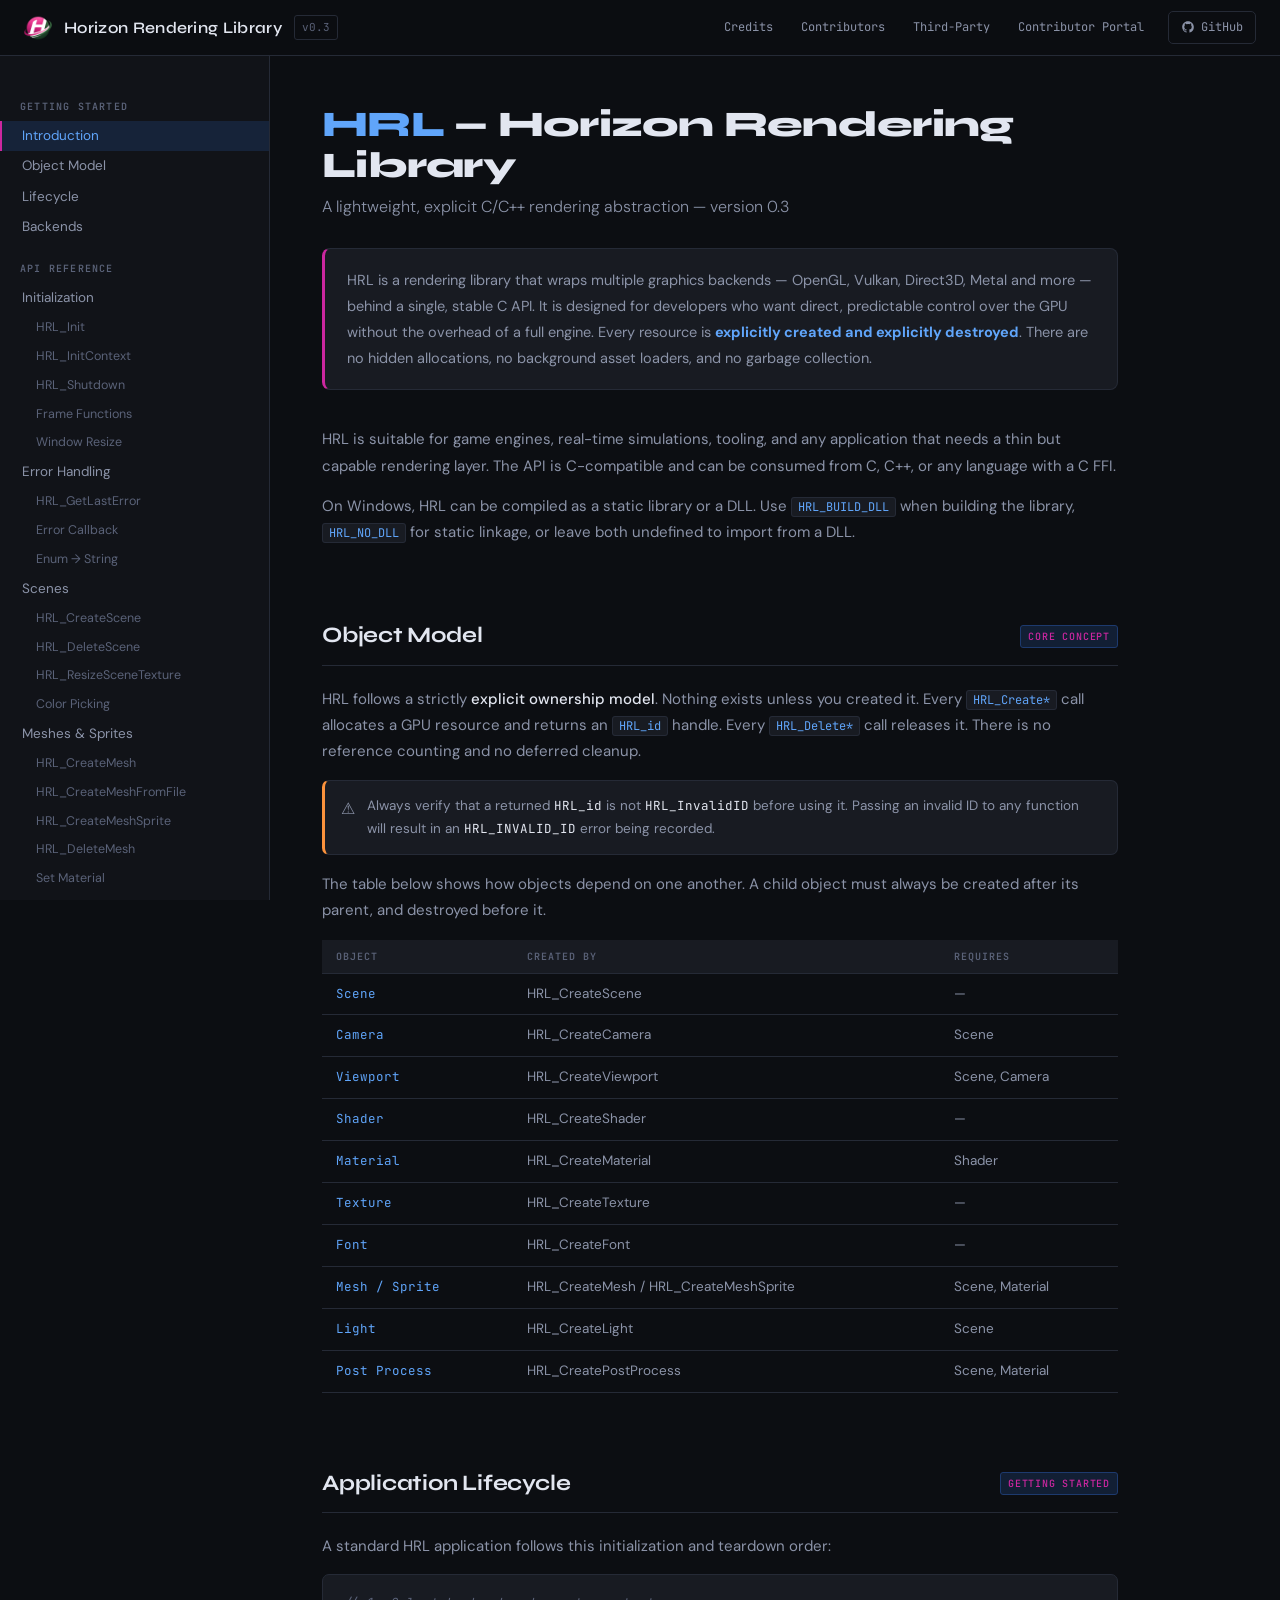
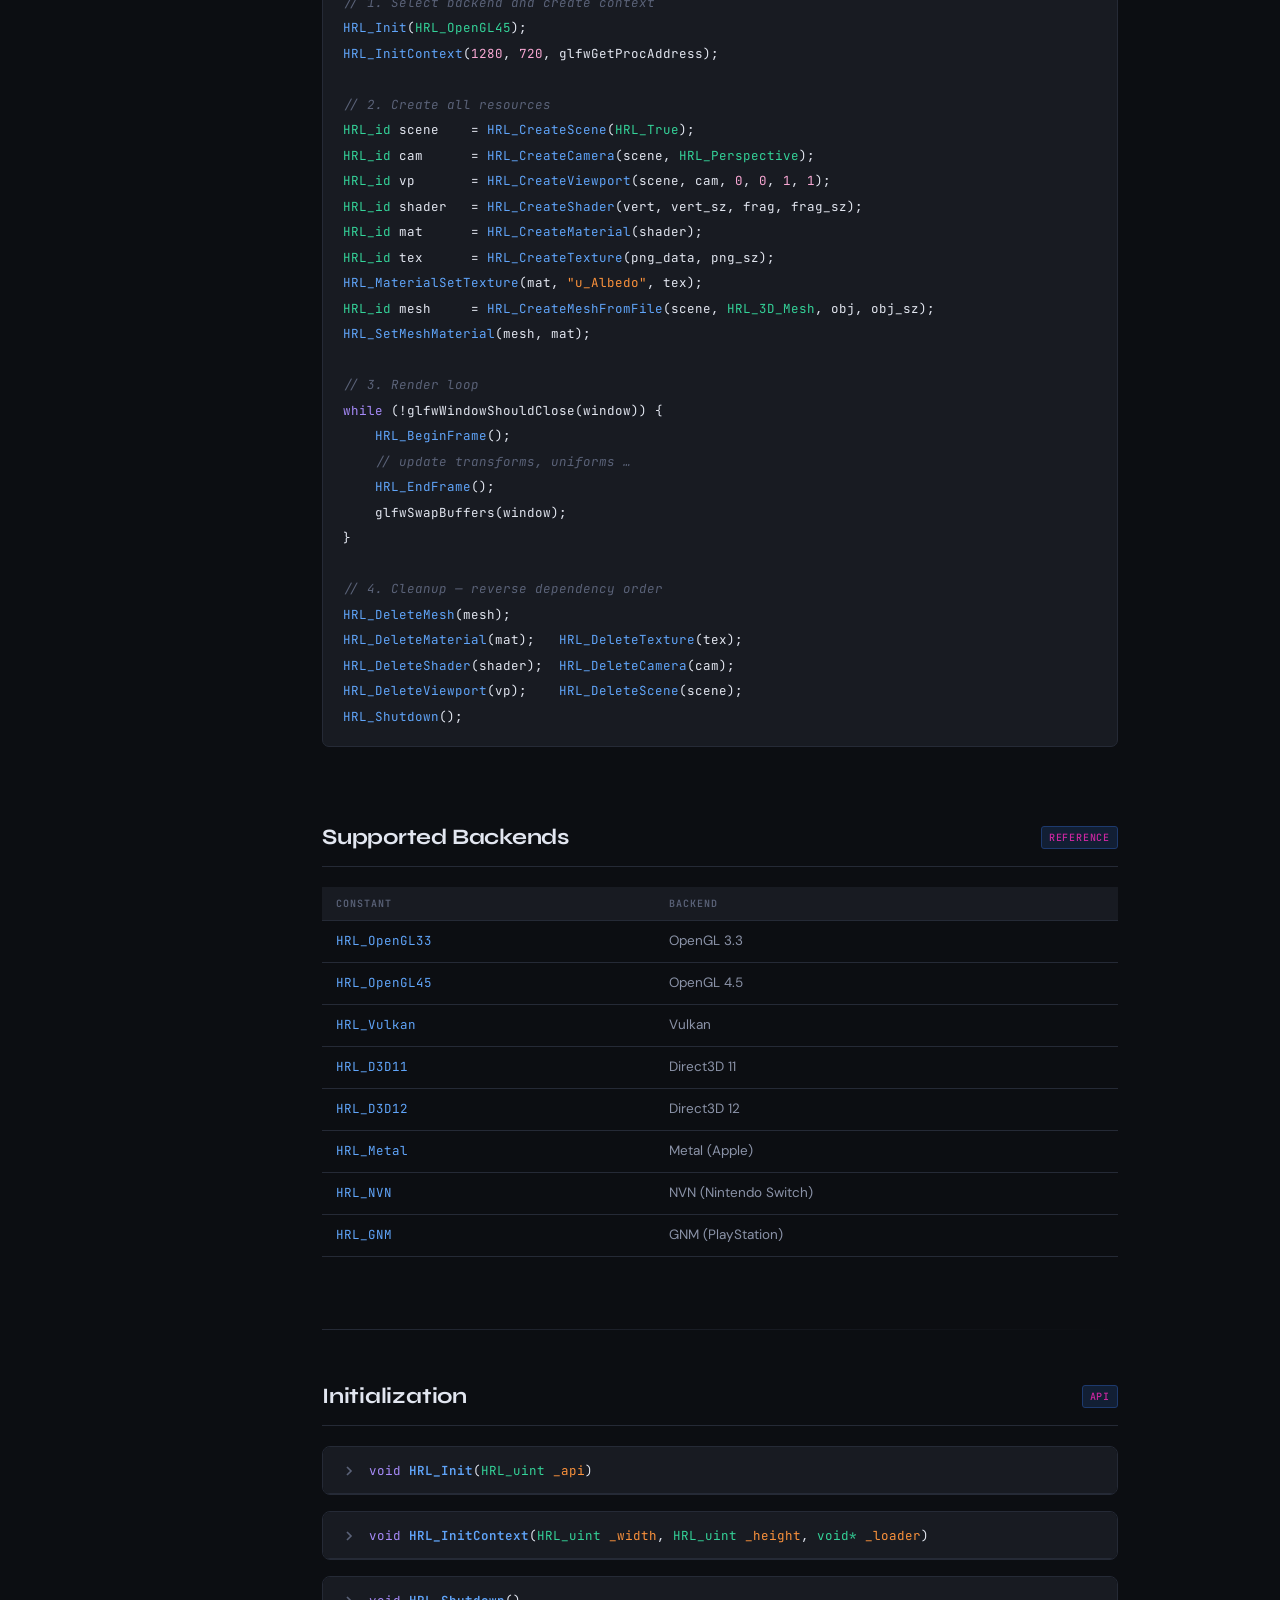
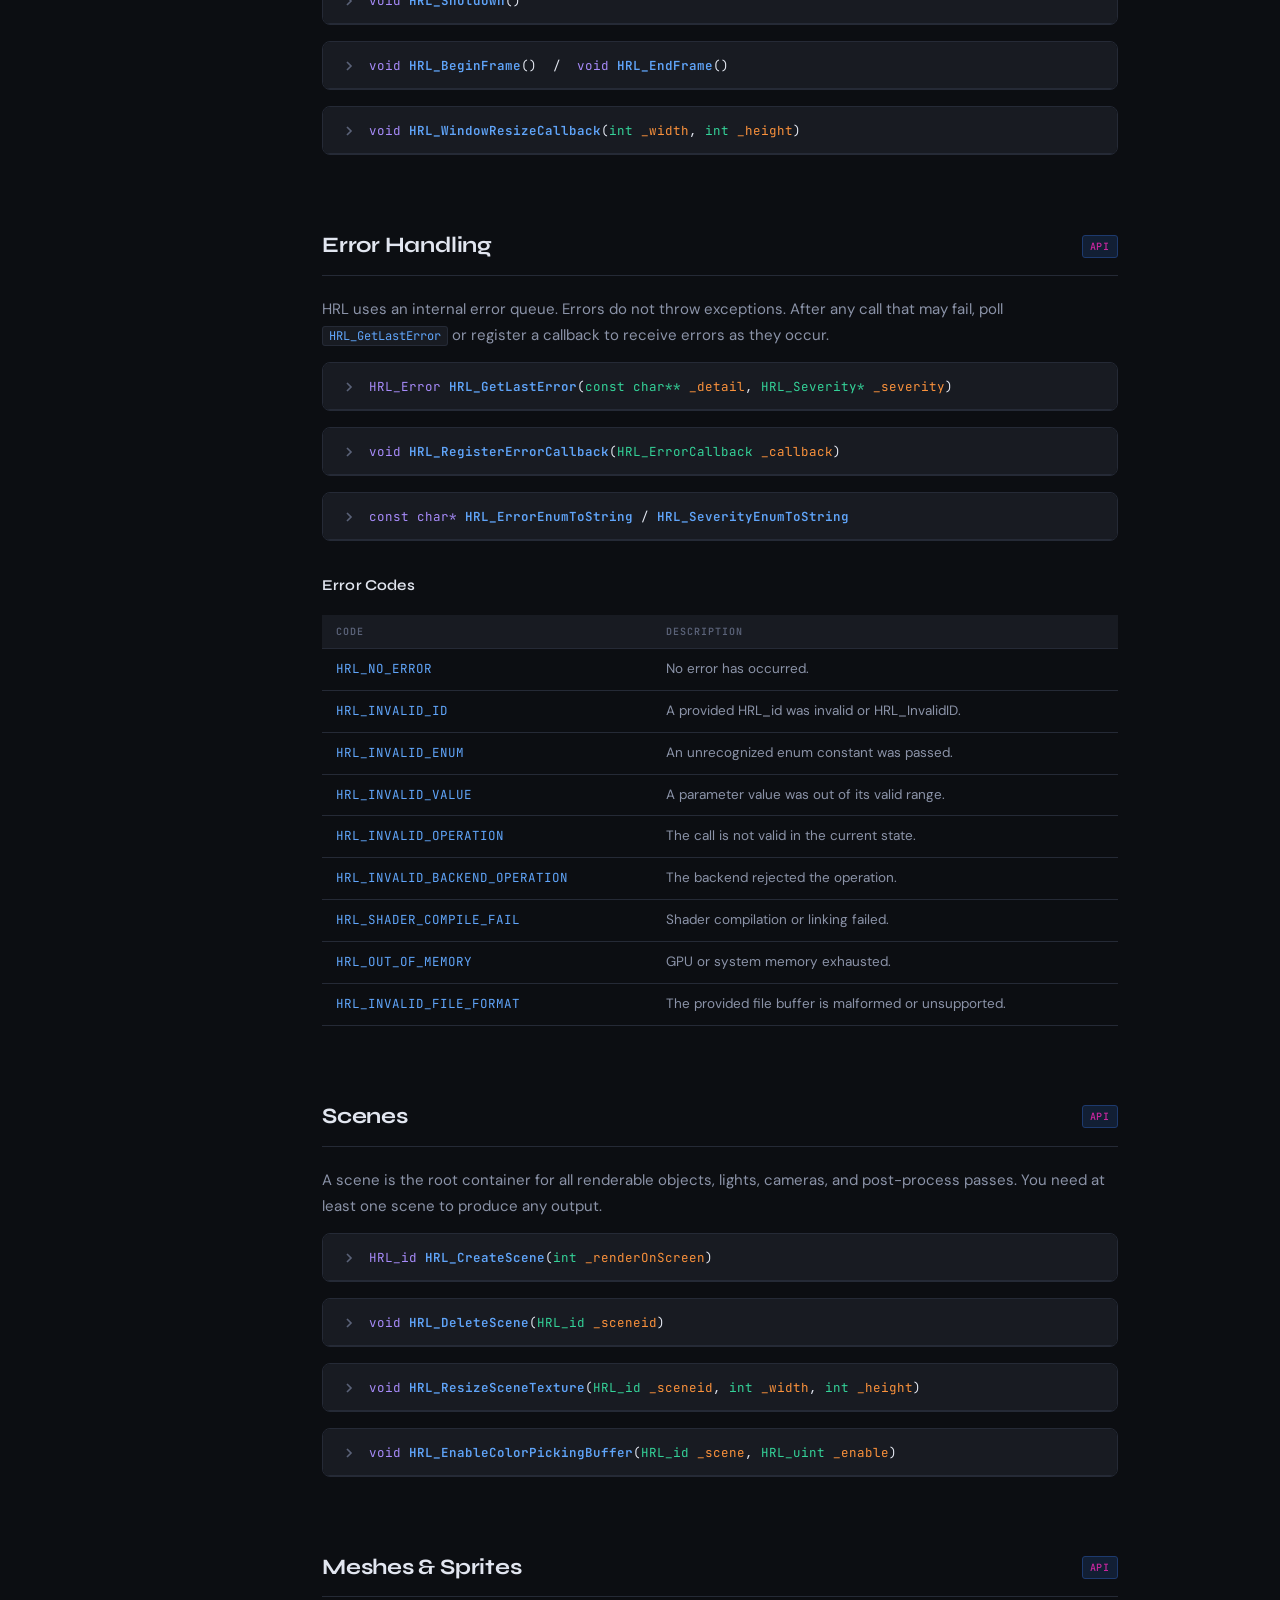
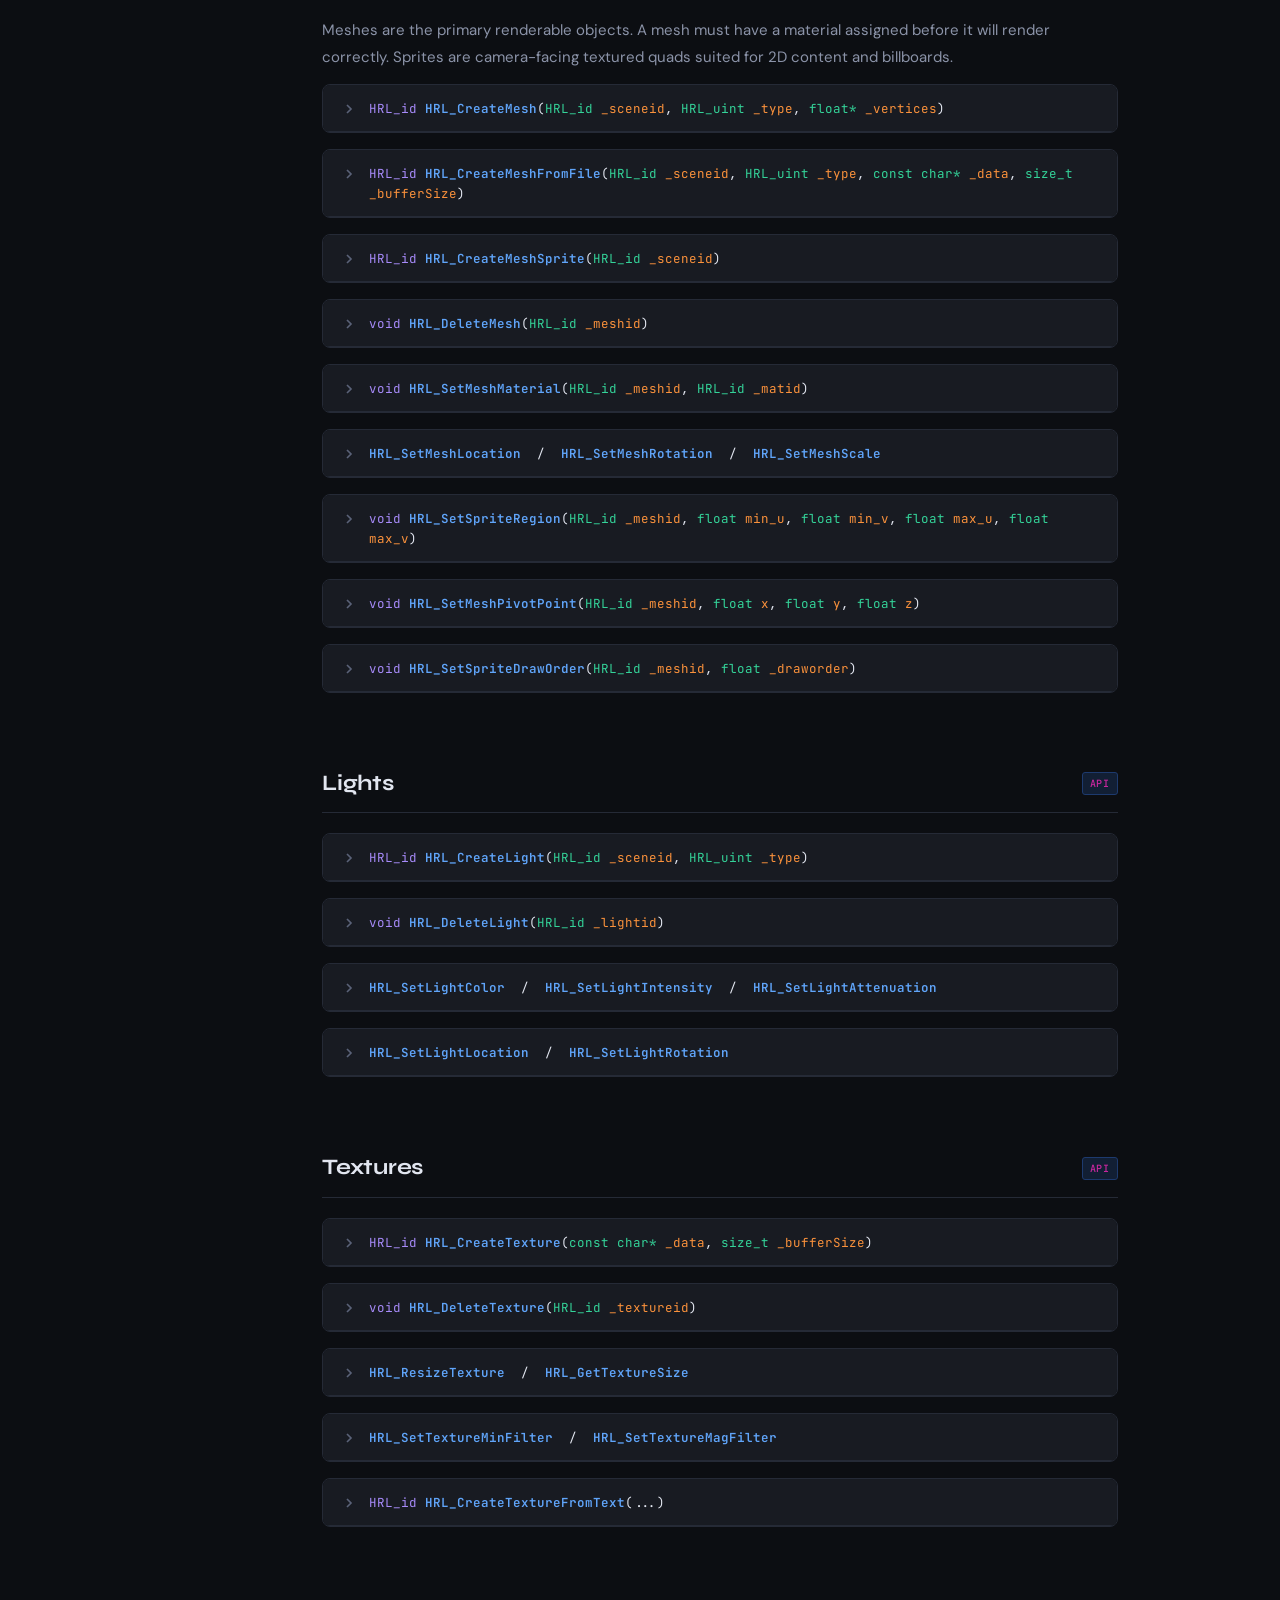
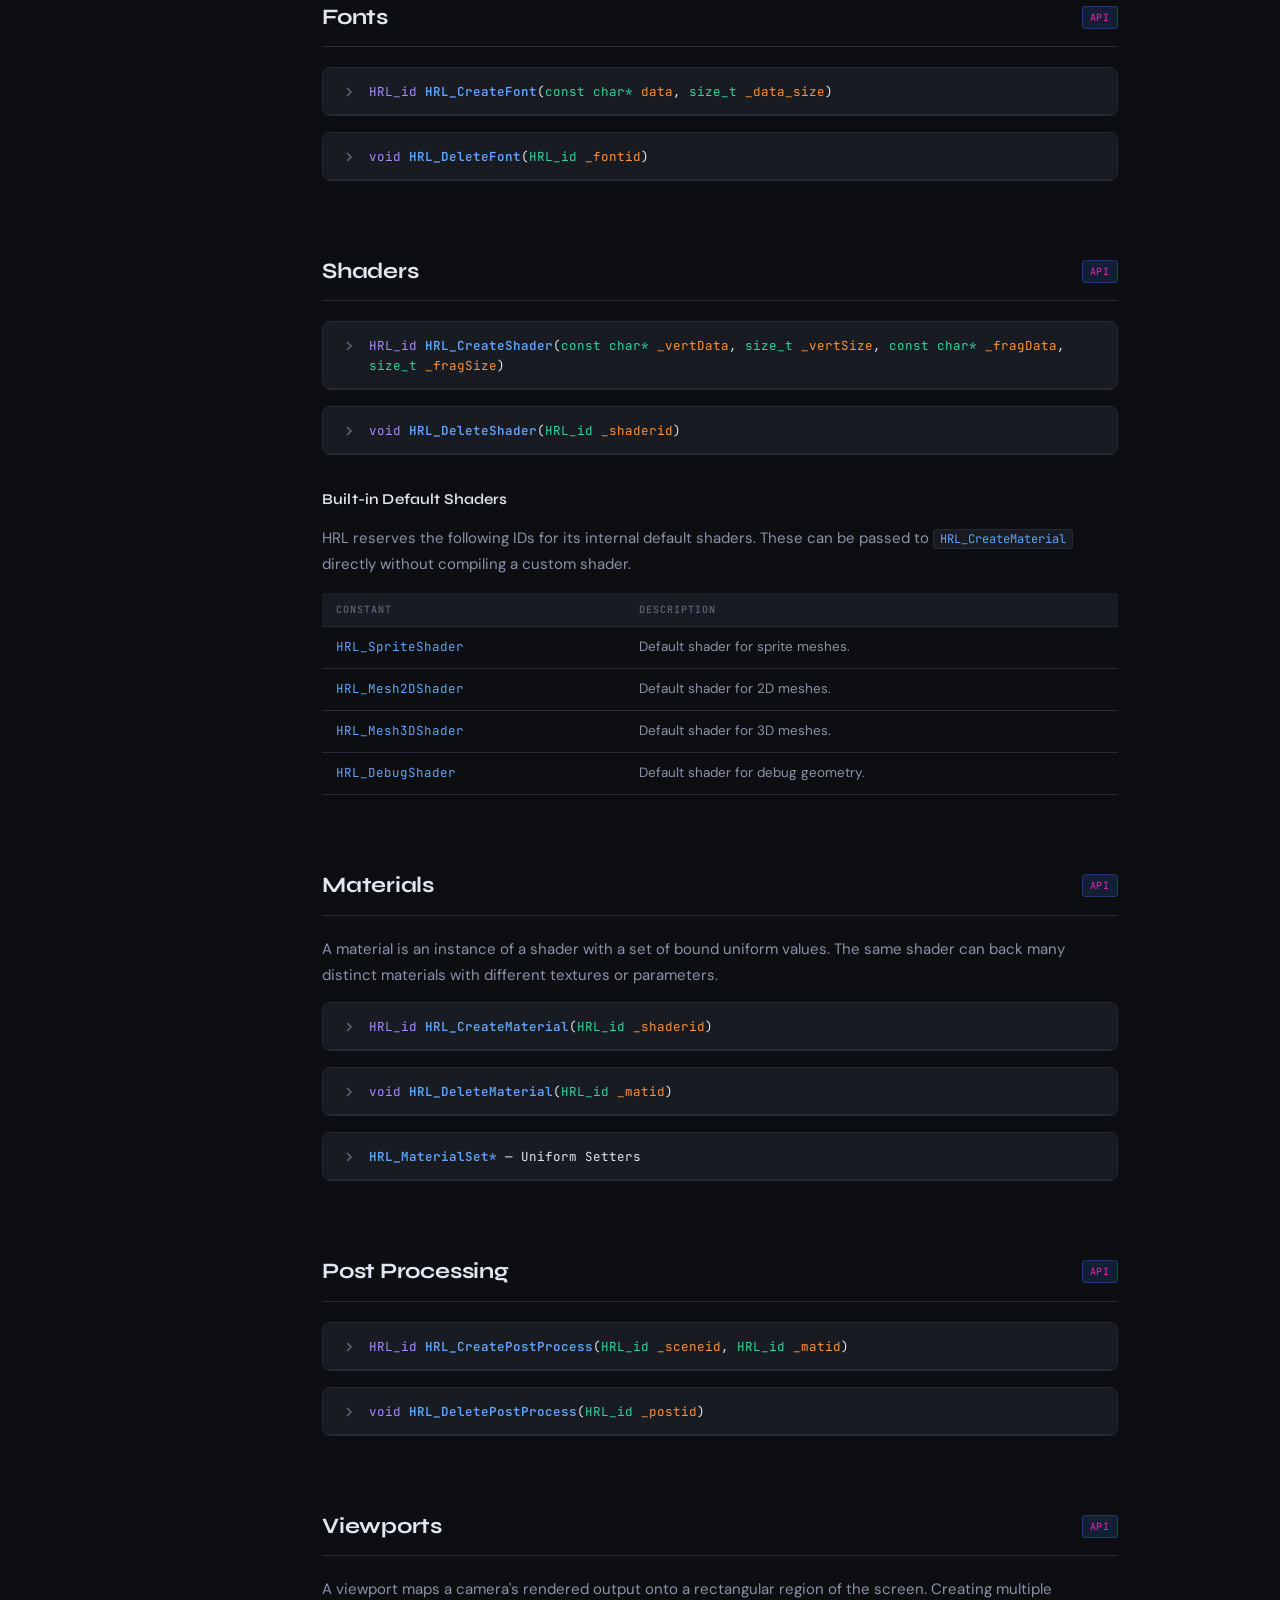
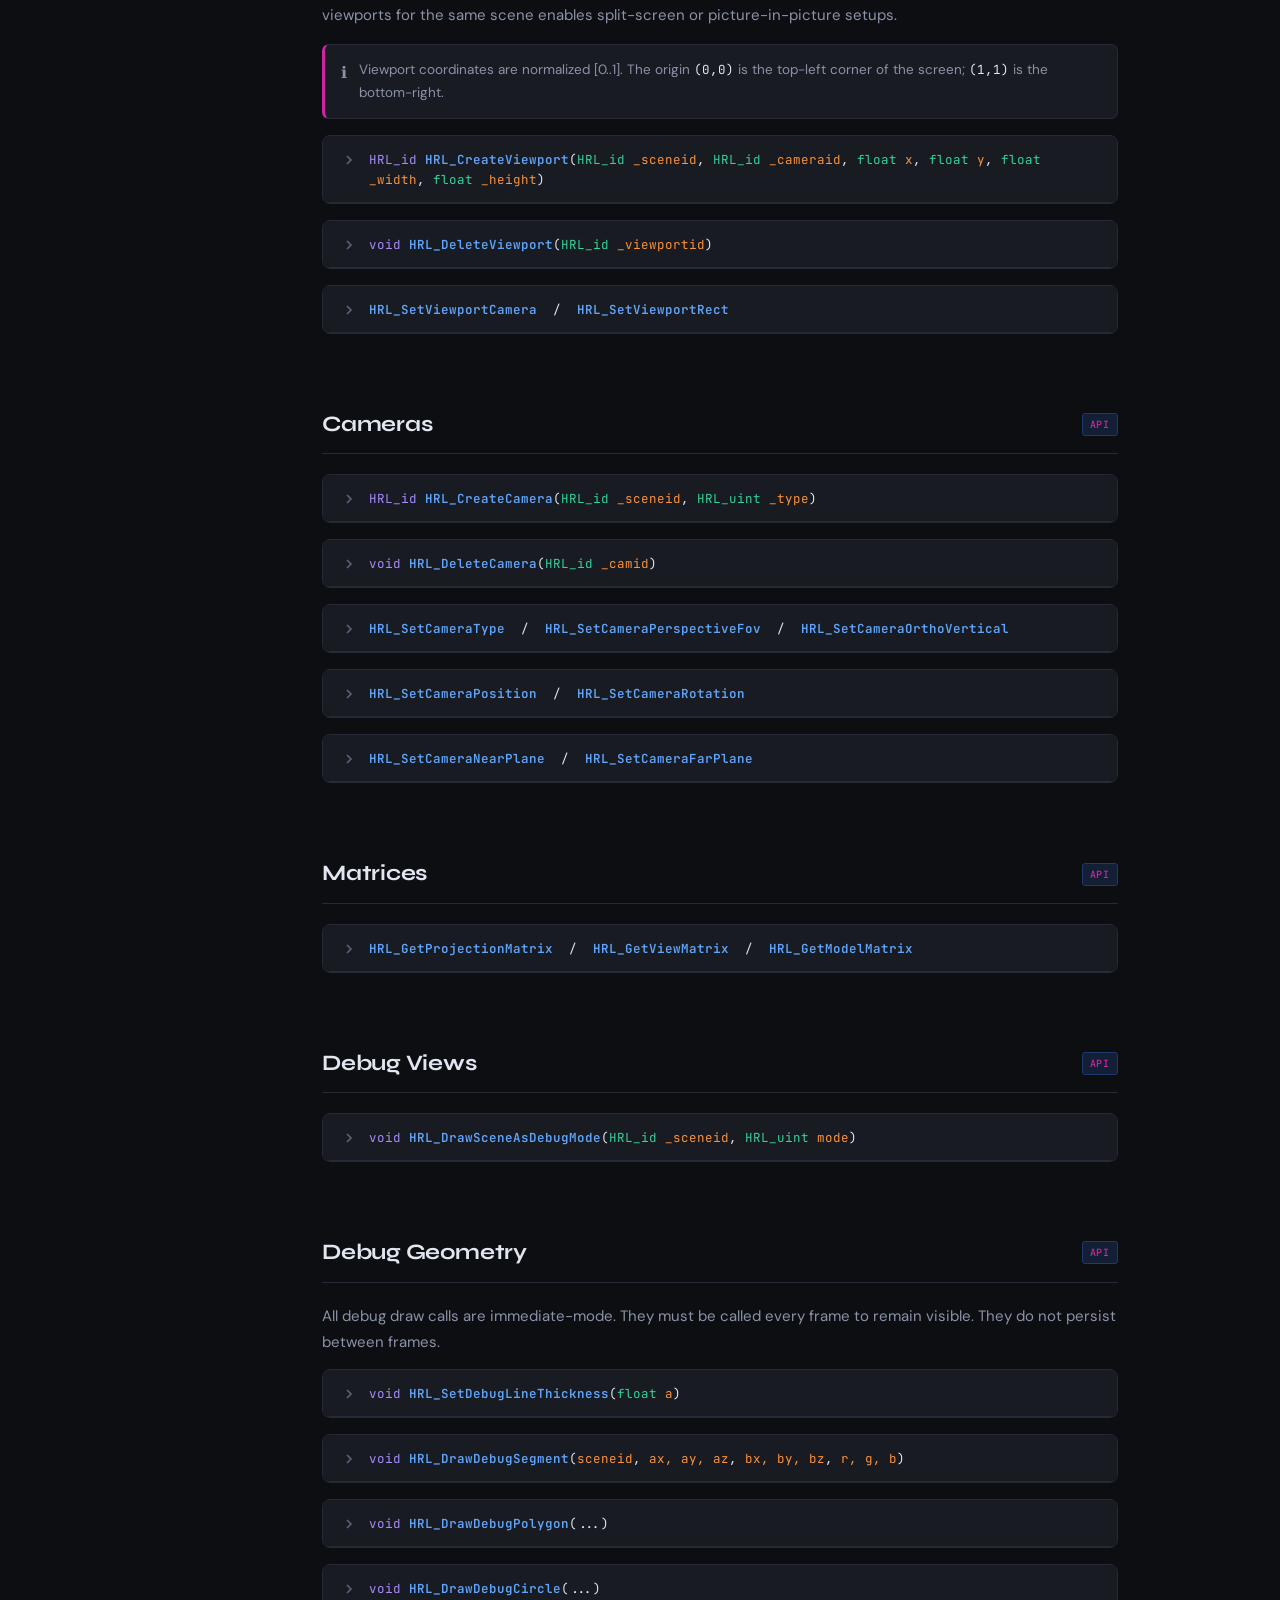
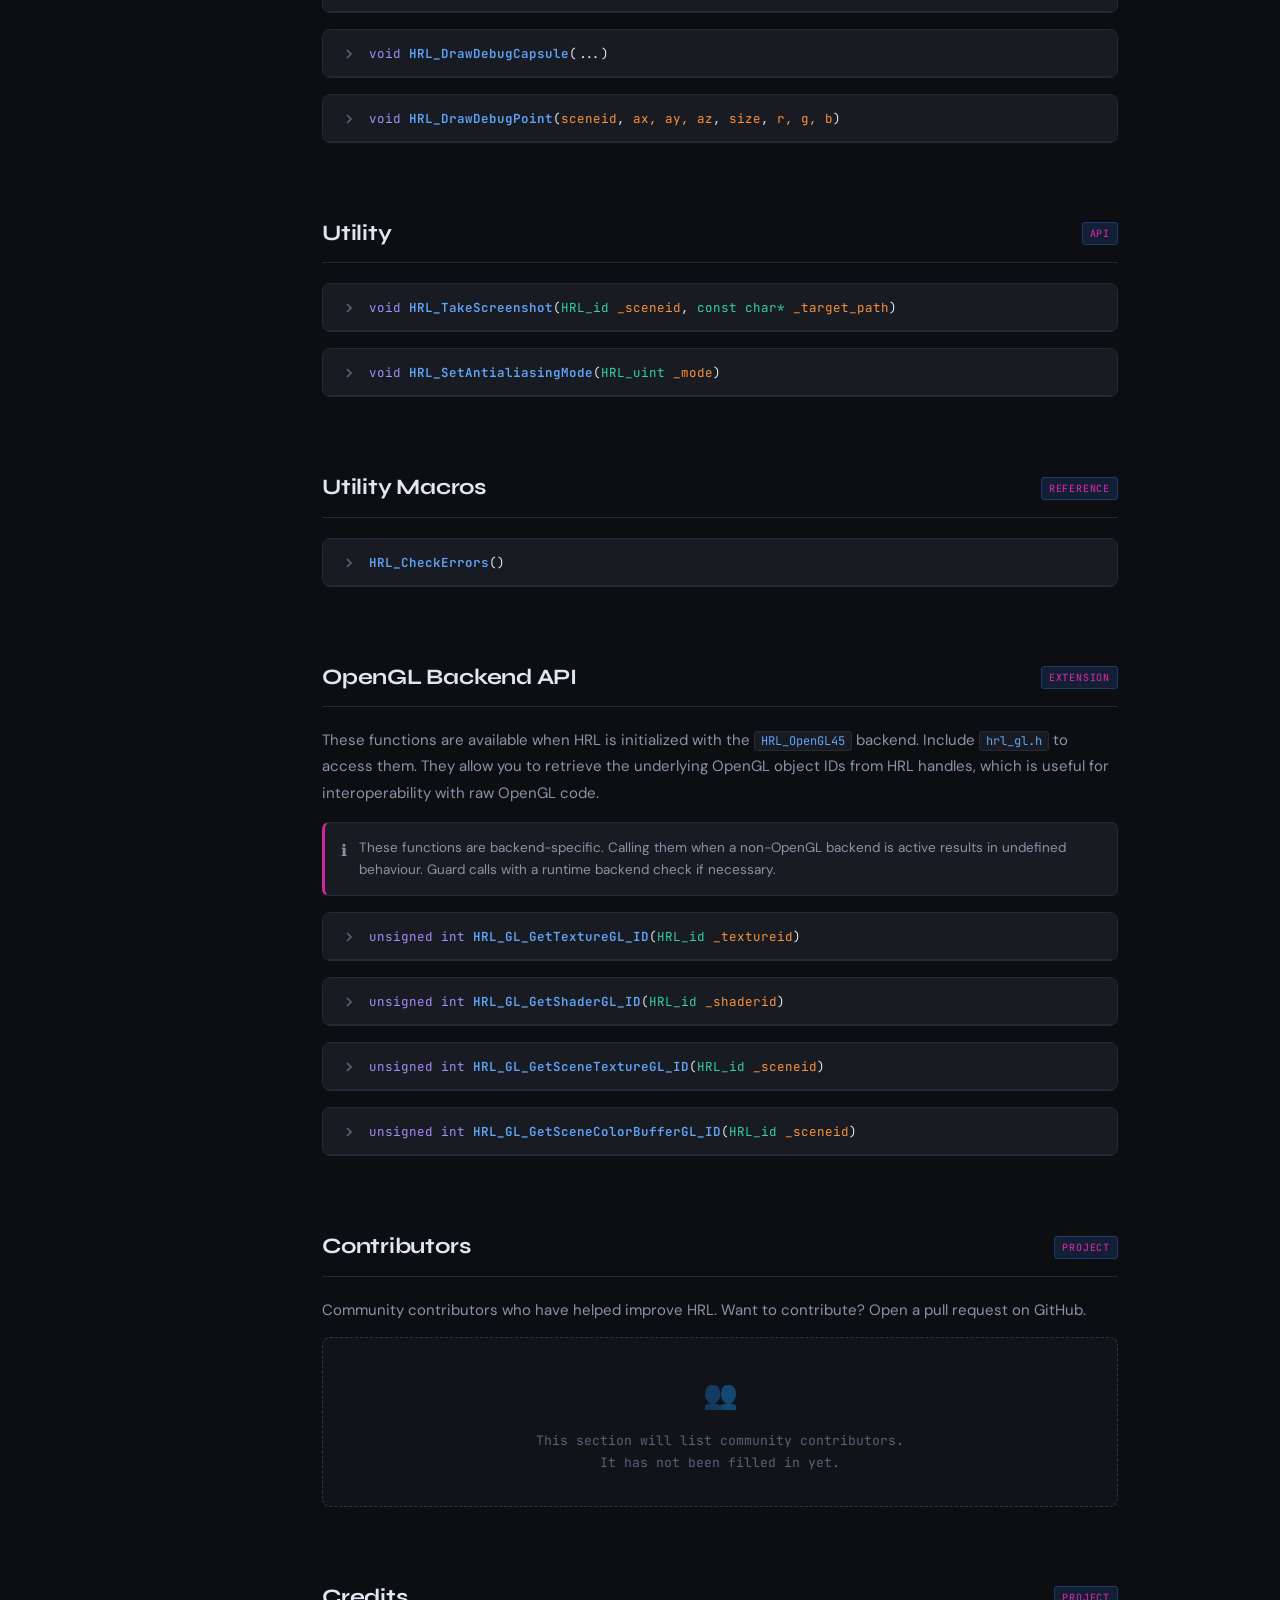
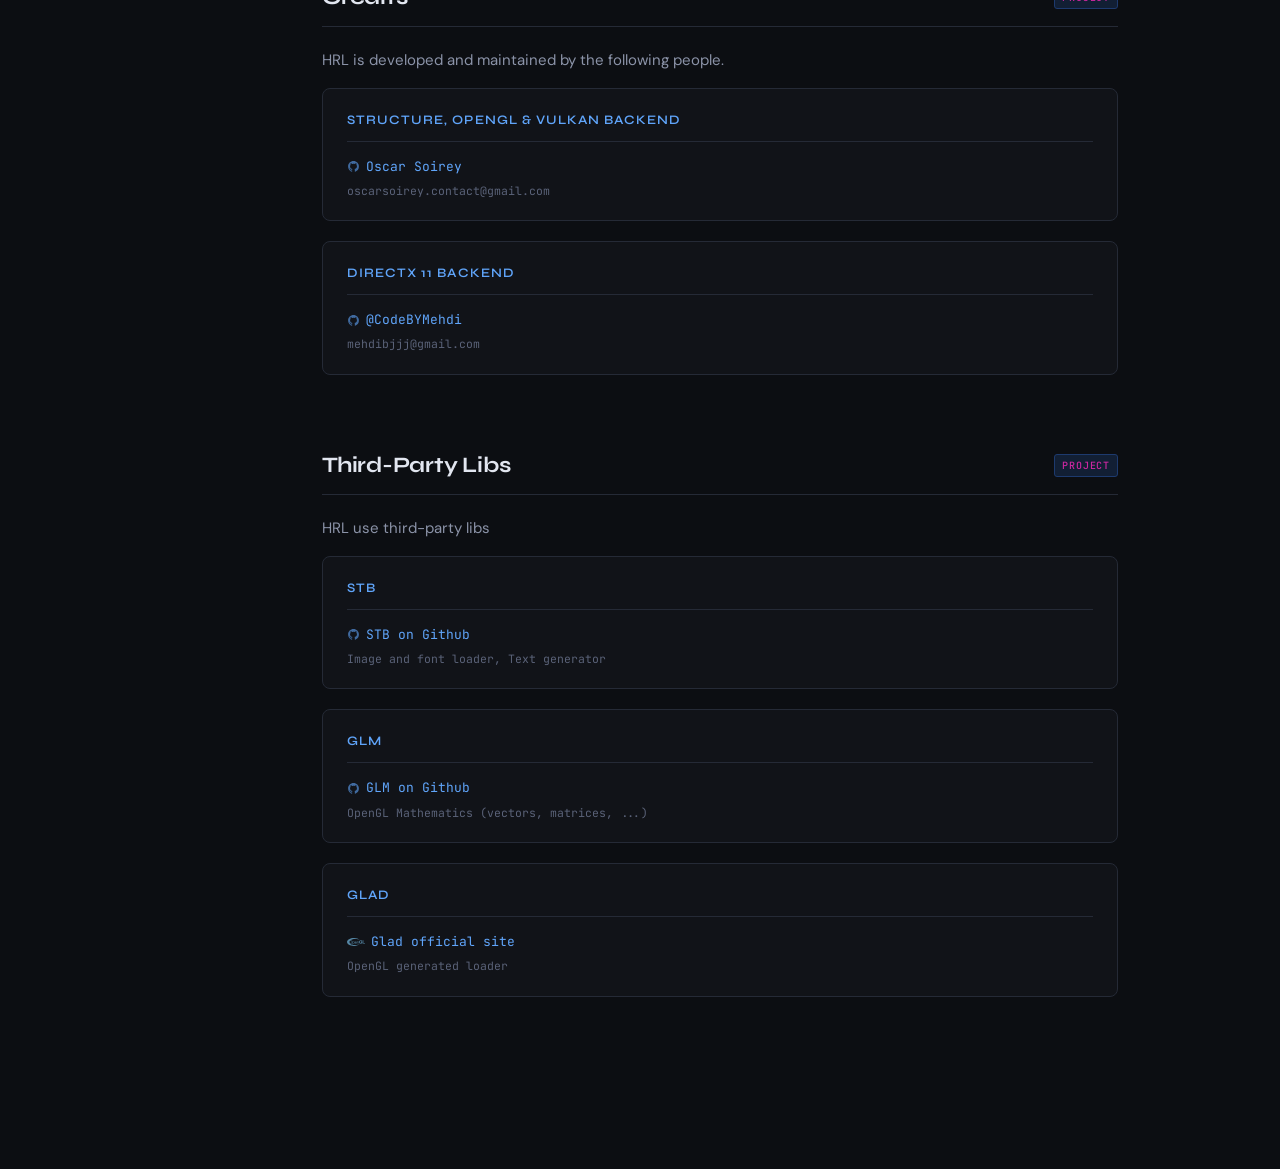
==== commit 34b86fcb: "Post processing" ====
--- a/docs/index.html
+++ b/docs/index.html
@@ -3,10 +3,15 @@
 <head>
 <meta charset="UTF-8">
 <meta name="viewport" content="width=device-width, initial-scale=1.0">
-<title>HRL — Horizon Rendering Library</title>
+<title>HRL - Horizon Rendering Library</title>
 <link rel="preconnect" href="https://fonts.googleapis.com">
 <link href="https://fonts.googleapis.com/css2?family=JetBrains+Mono:wght@400;500;600&family=Syne:wght@400;500;600;700;800&family=DM+Sans:ital,wght@0,300;0,400;0,500;1,300&display=swap" rel="stylesheet">
 <link rel="stylesheet" href="style.css">
+
+<link rel="icon" href="assets/favicon.ico">
+<link rel="icon" type="image/png" sizes="32x32" href="assets/favicon-32x32.png">
+<link rel="icon" type="image/png" sizes="16x16" href="assets/favicon-16x16.png">
+<link rel="apple-touch-icon" href="assets/apple-touch-icon.png">
 </head>
 <body>
 
--- a/docs/style.css
+++ b/docs/style.css
@@ -5,7 +5,7 @@
   --bg-4:      #1e2230;
   --border:    #252a36;
   --border-2:  #2e3447;
-  --accent:    #3b82f6;
+  --accent:    #cc27a0;
   --accent-2:  #60a5fa;
   --accent-dim:#1d3a6e;
   --accent-glow: rgba(59,130,246,0.15);
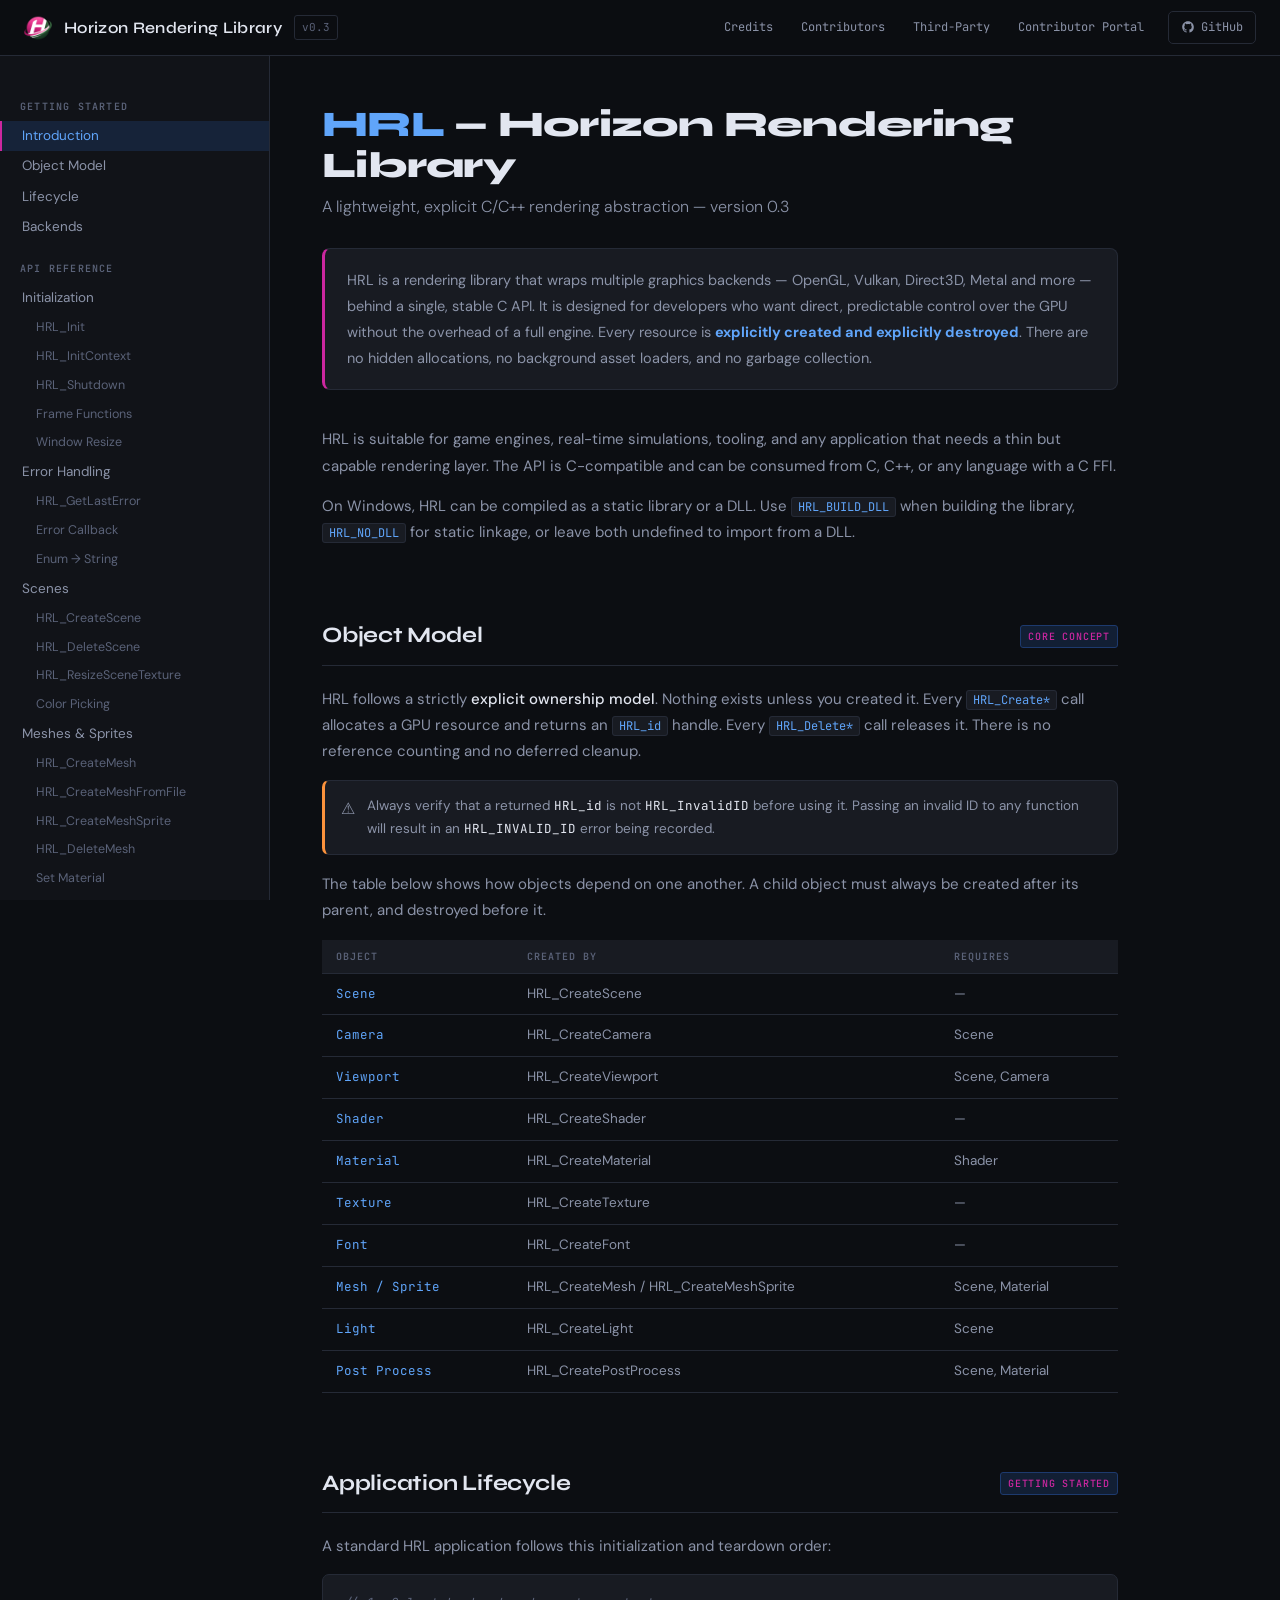
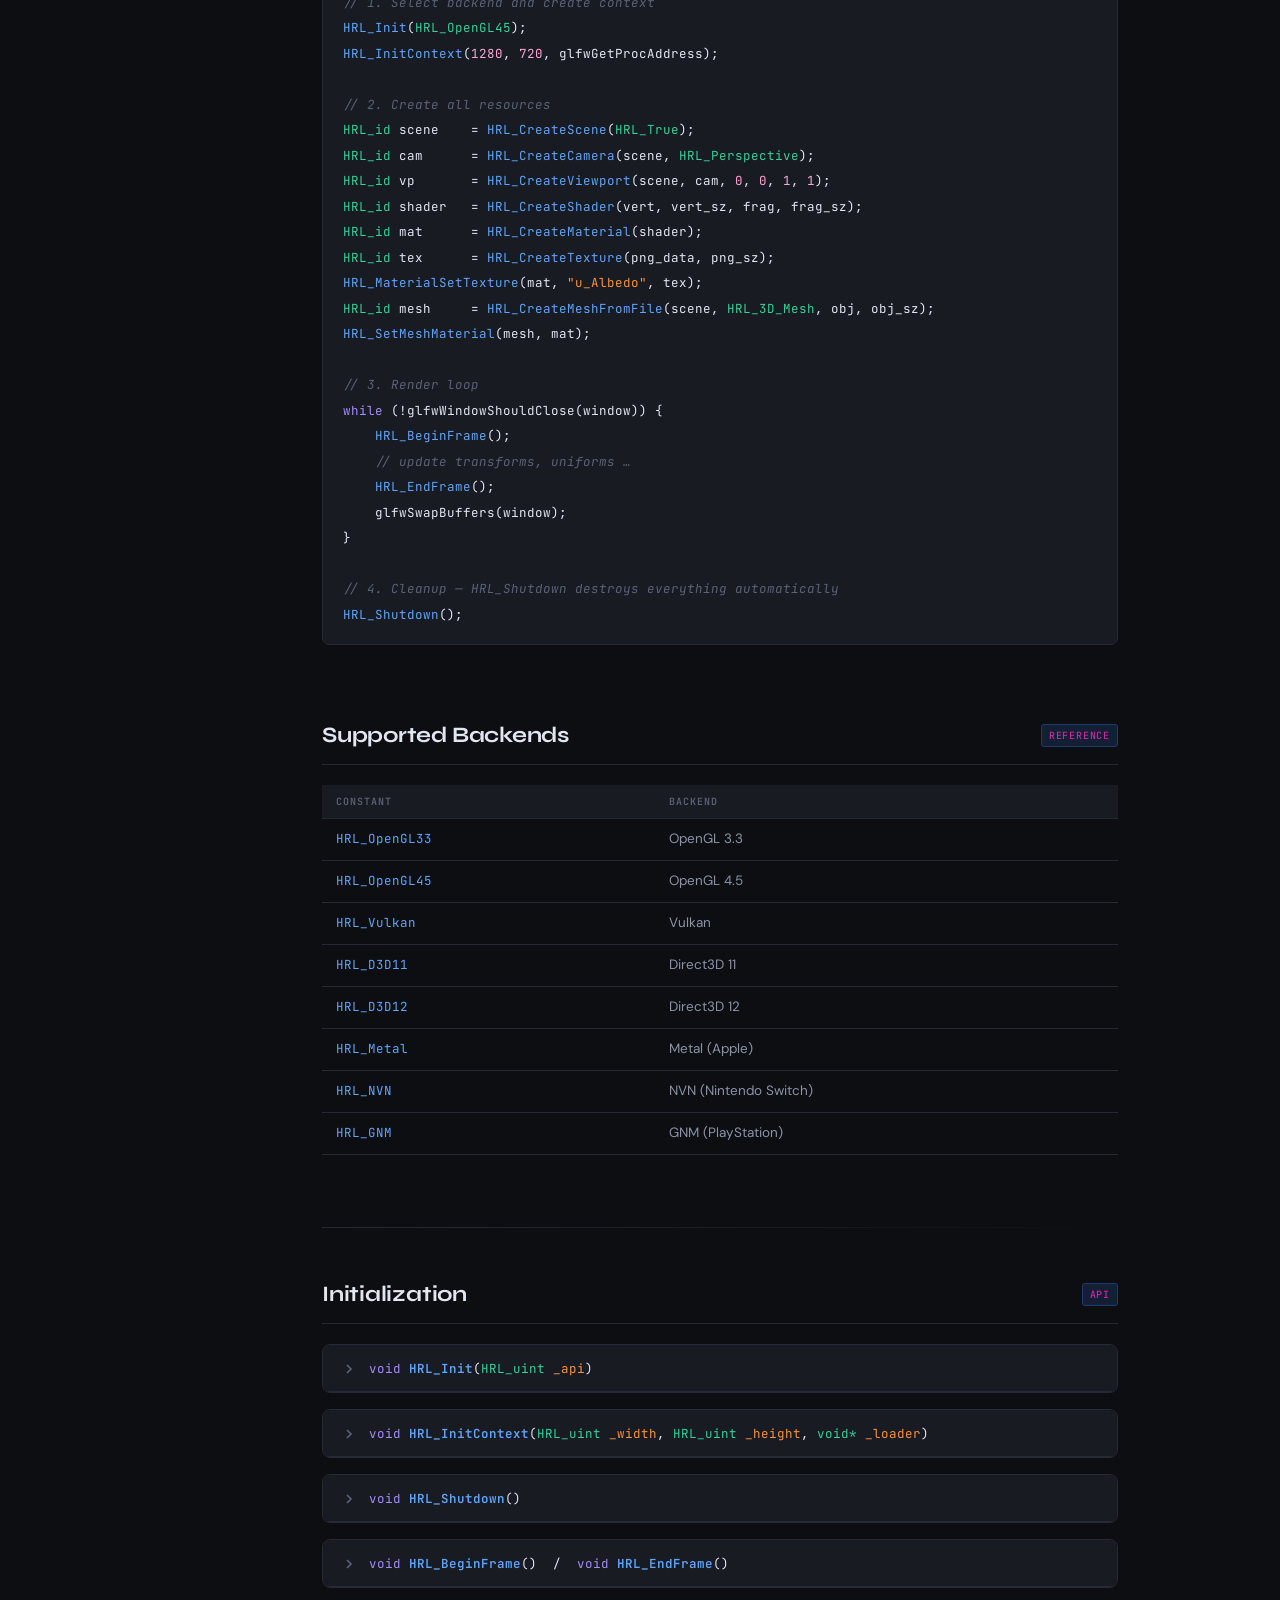
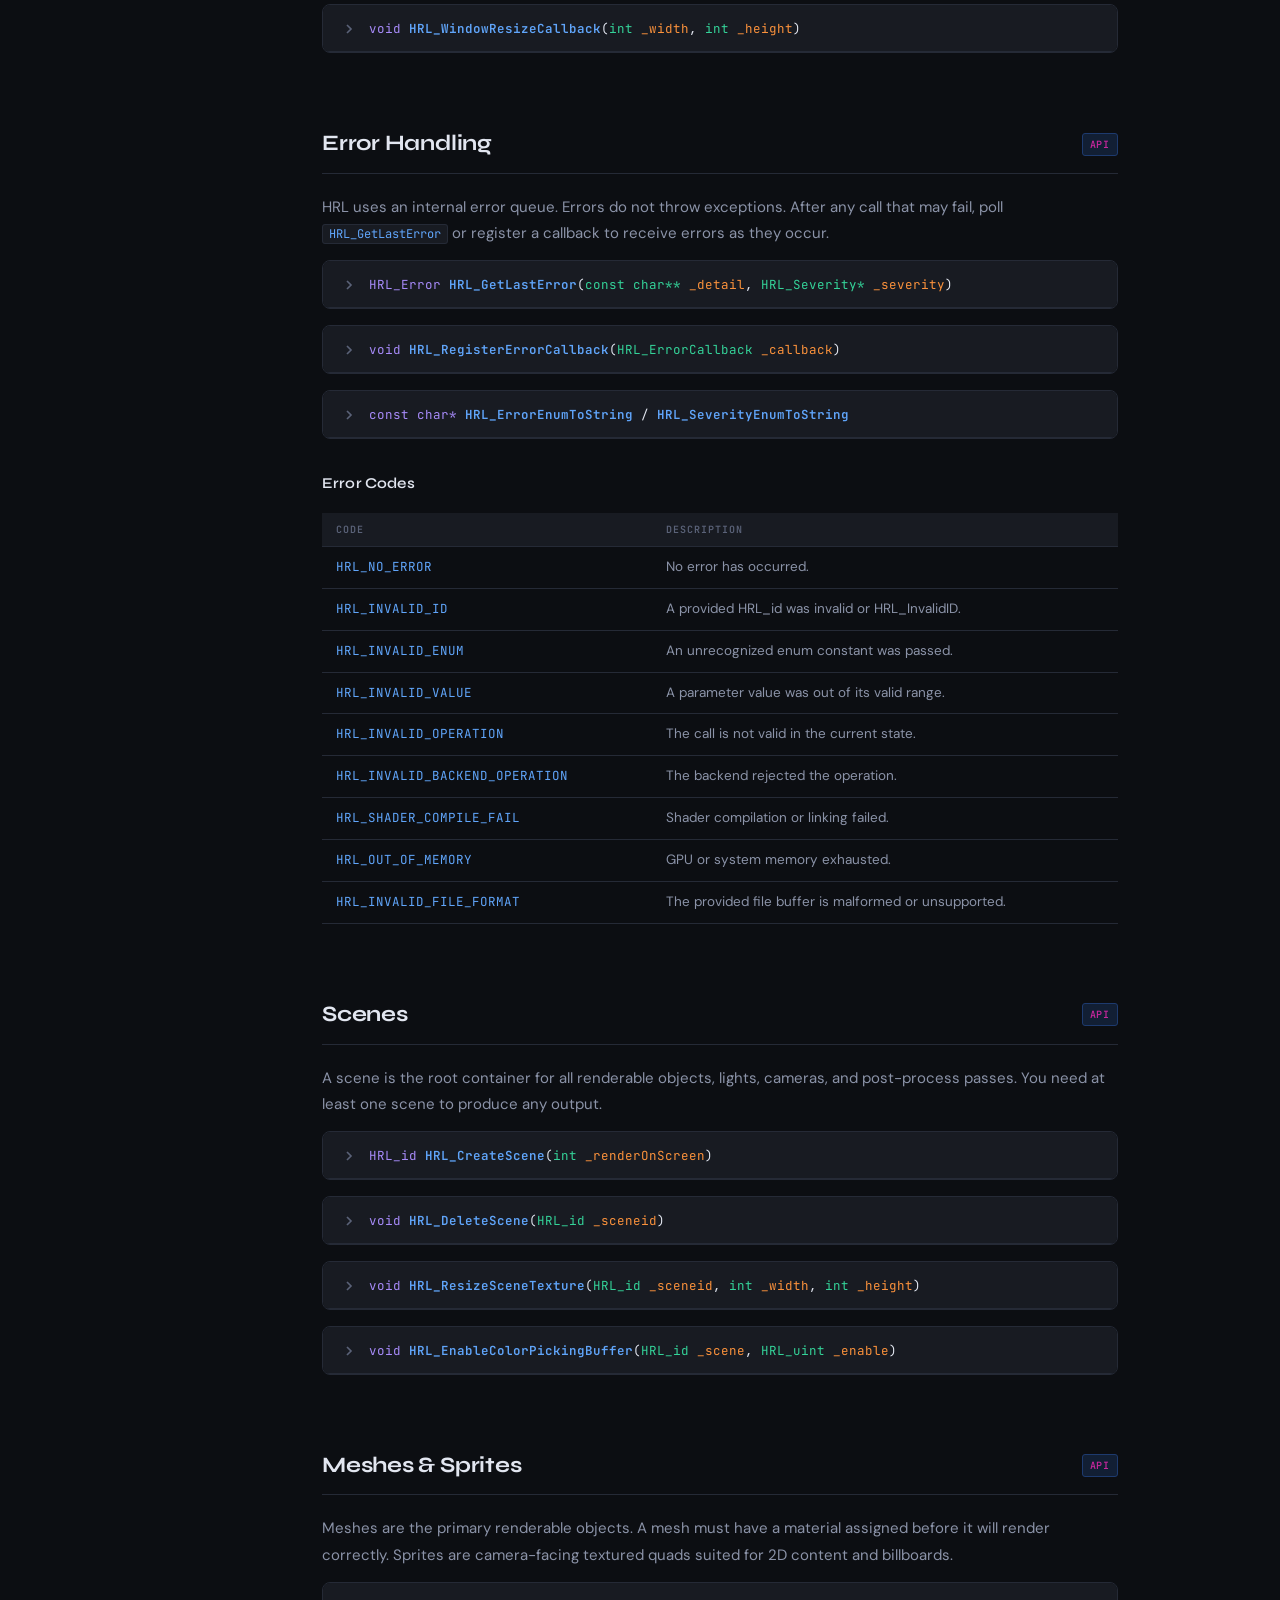
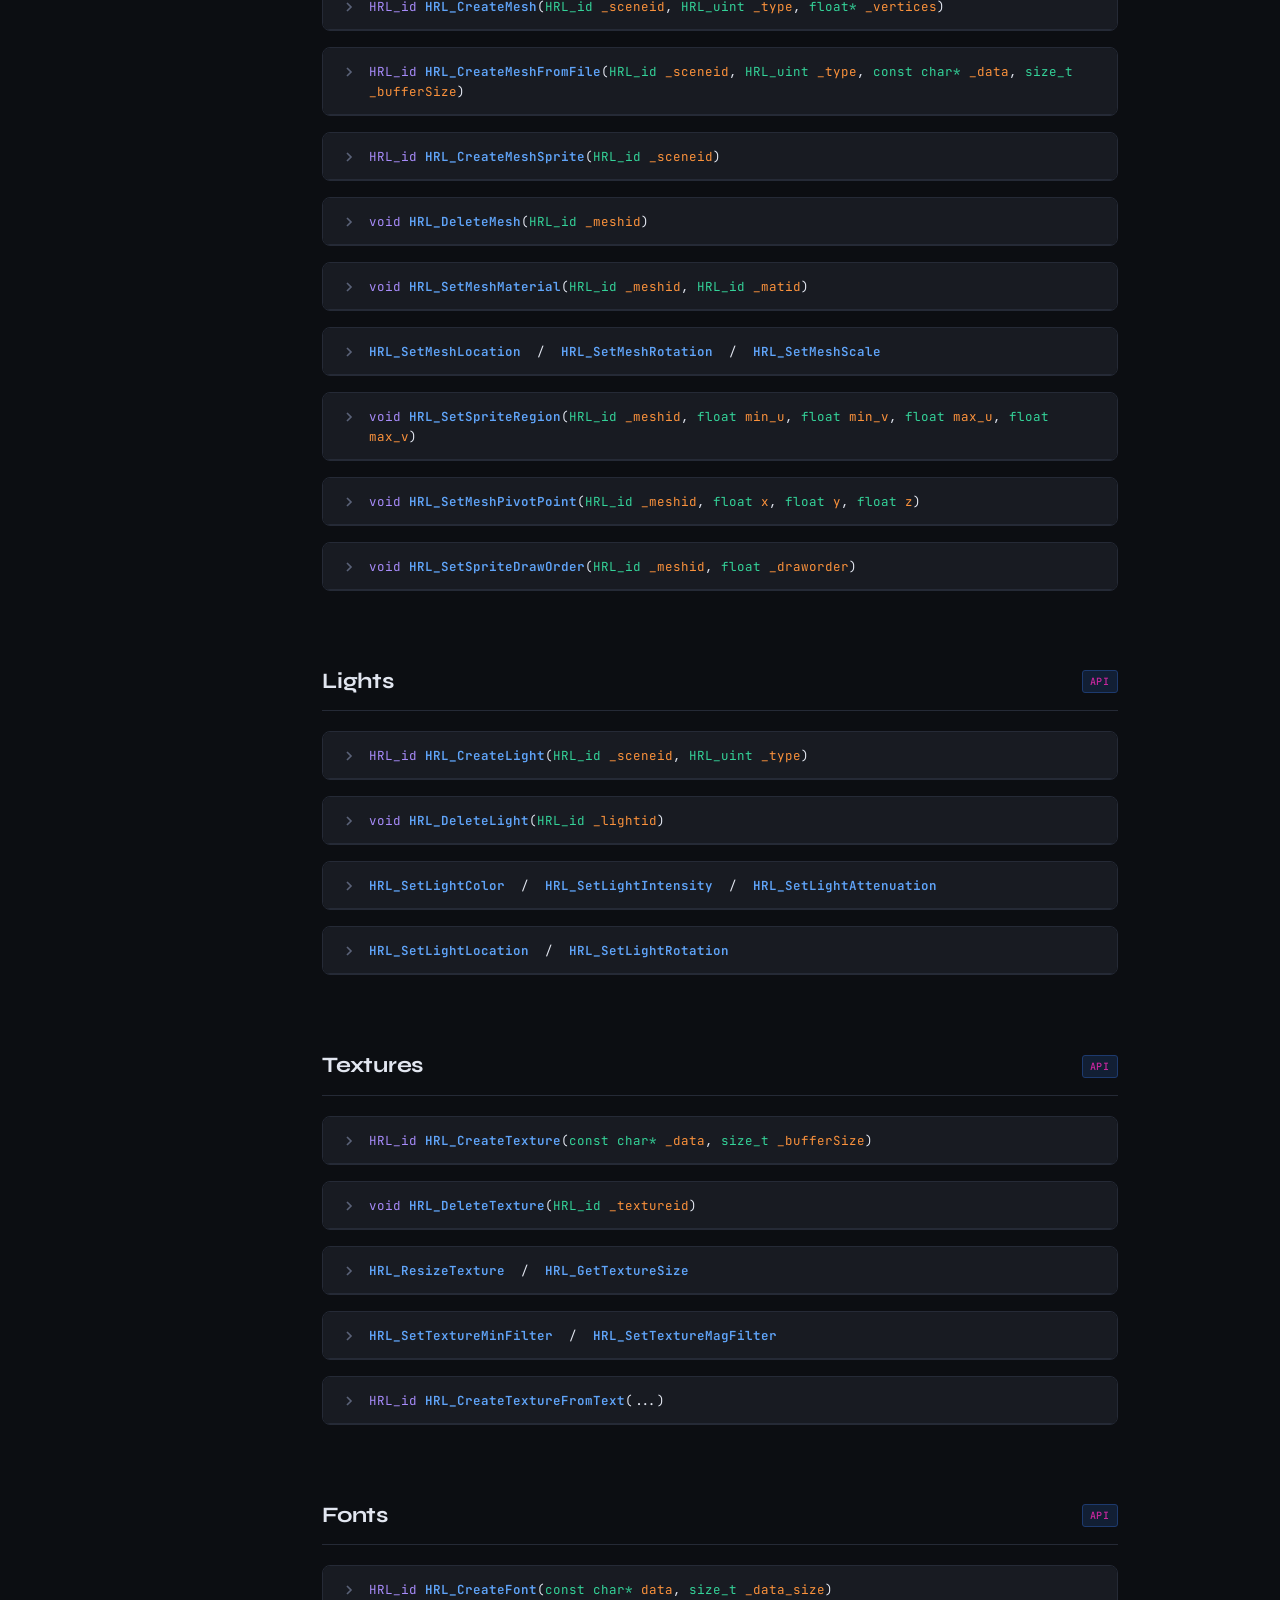
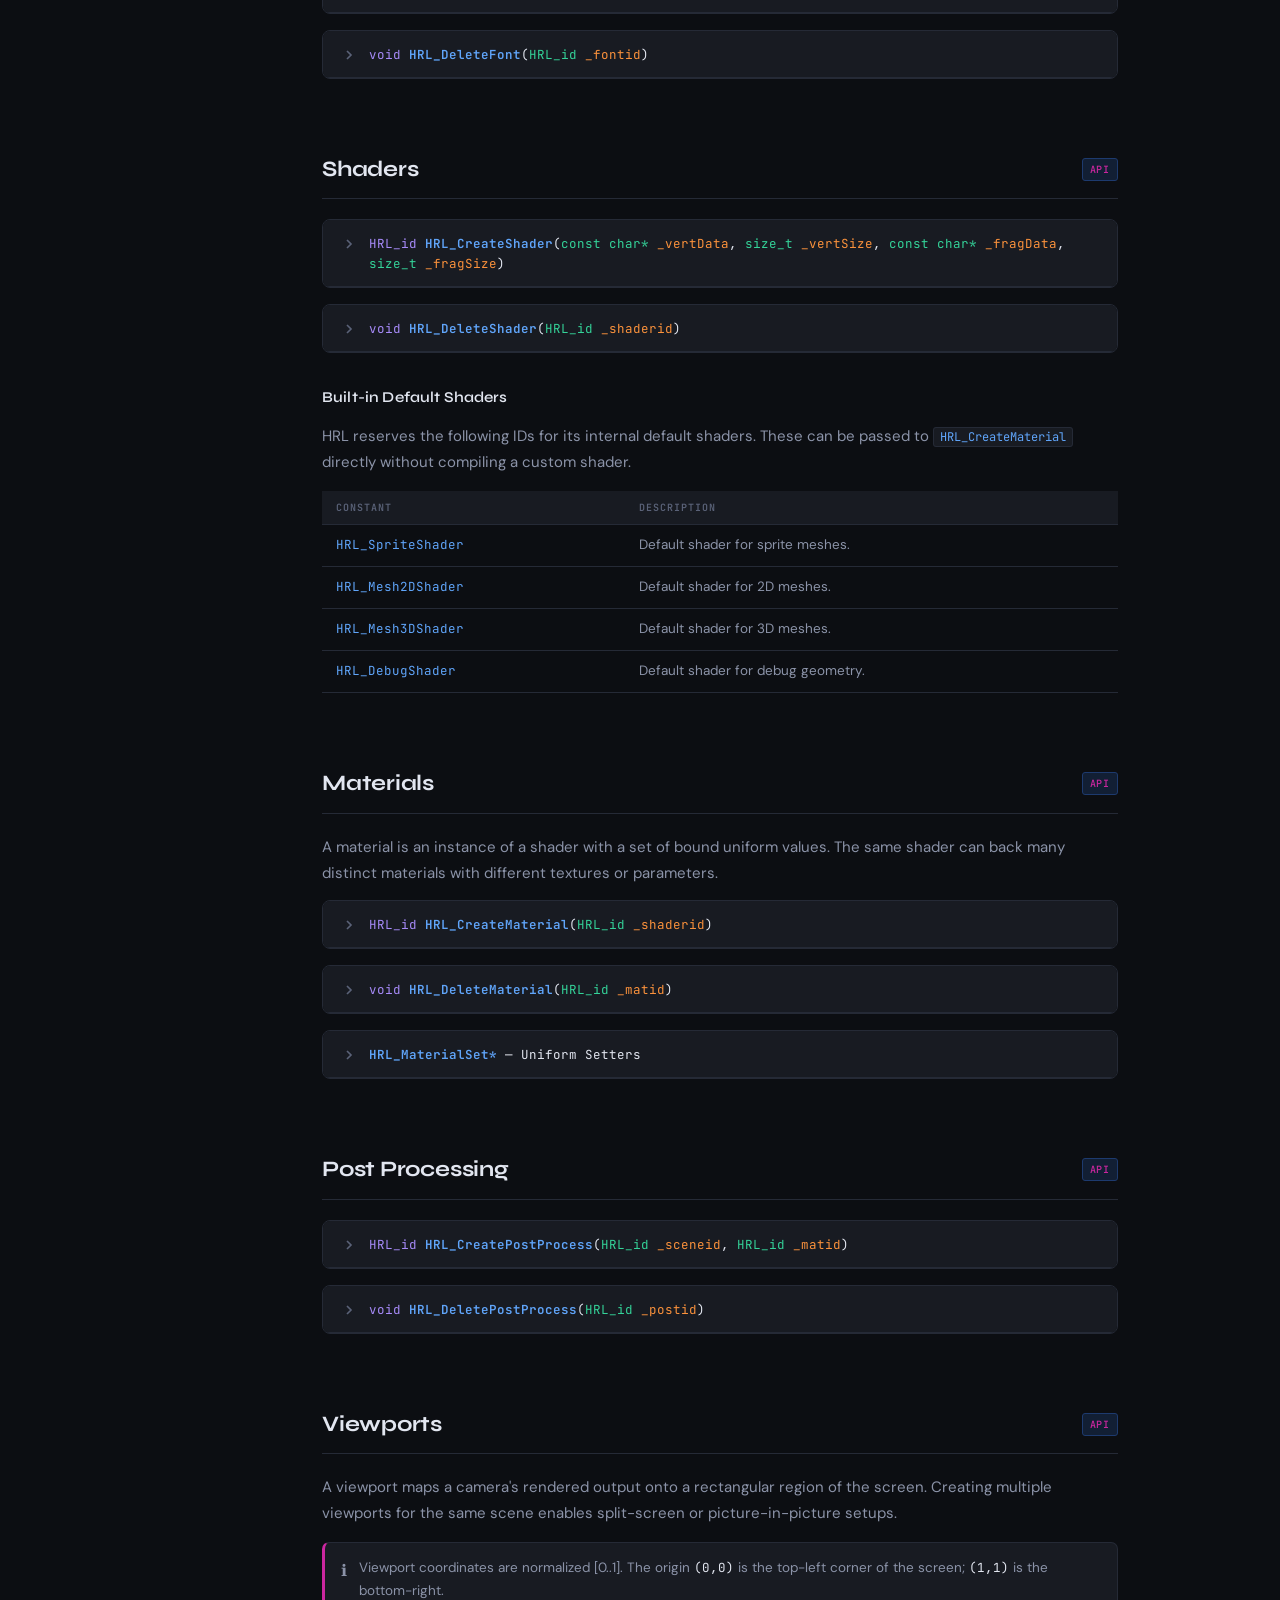
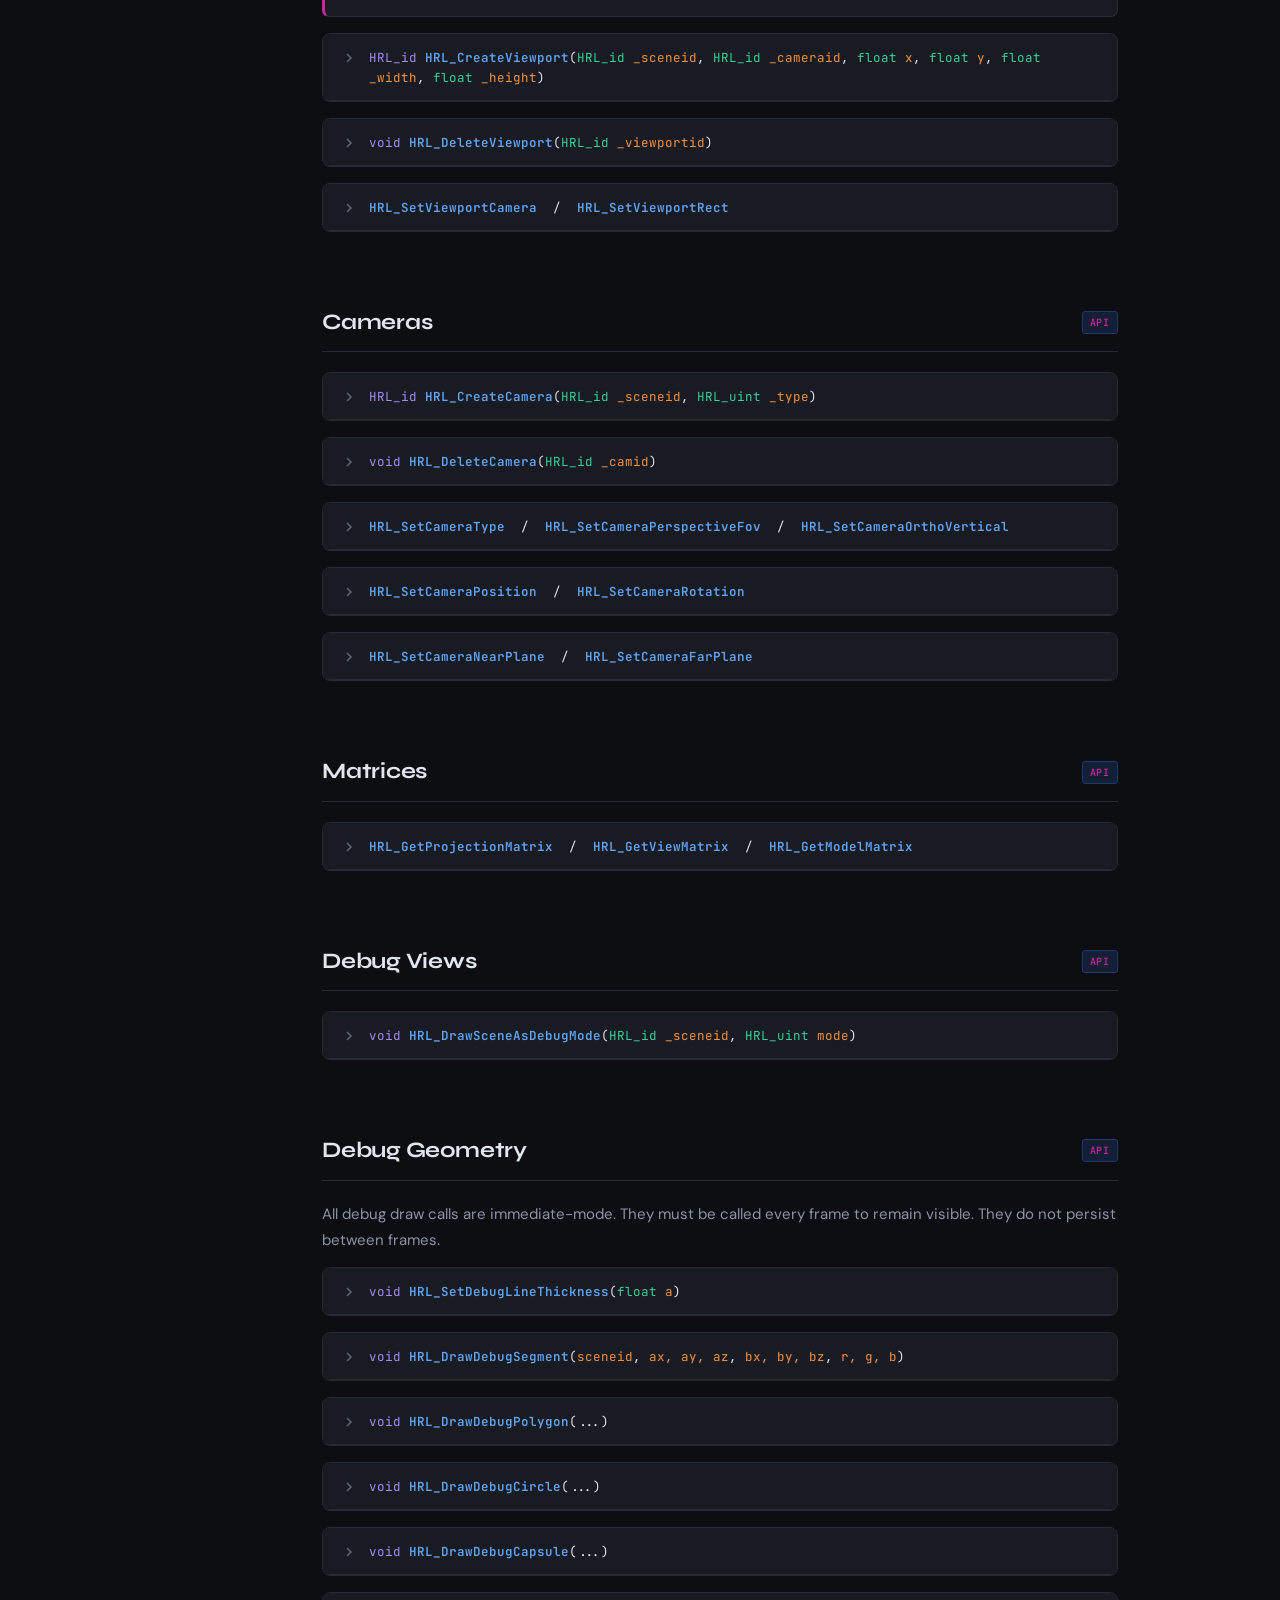
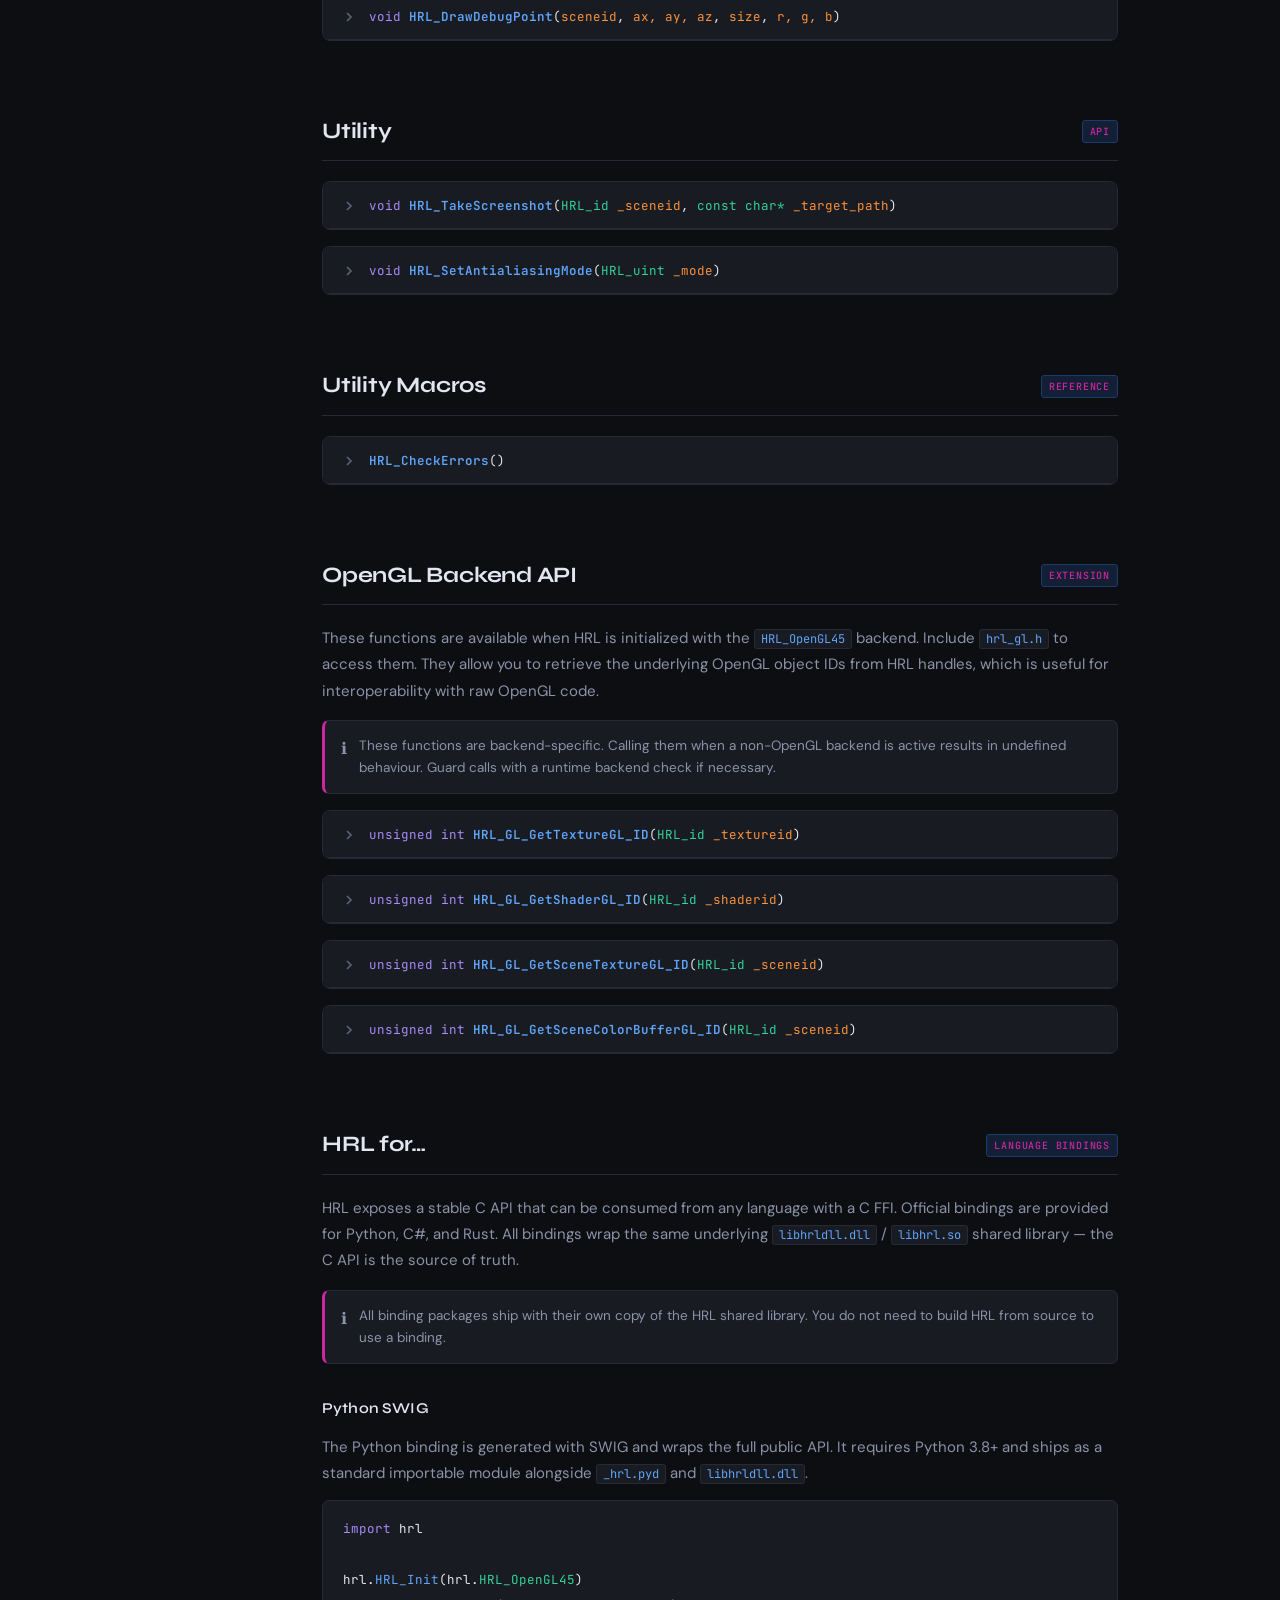
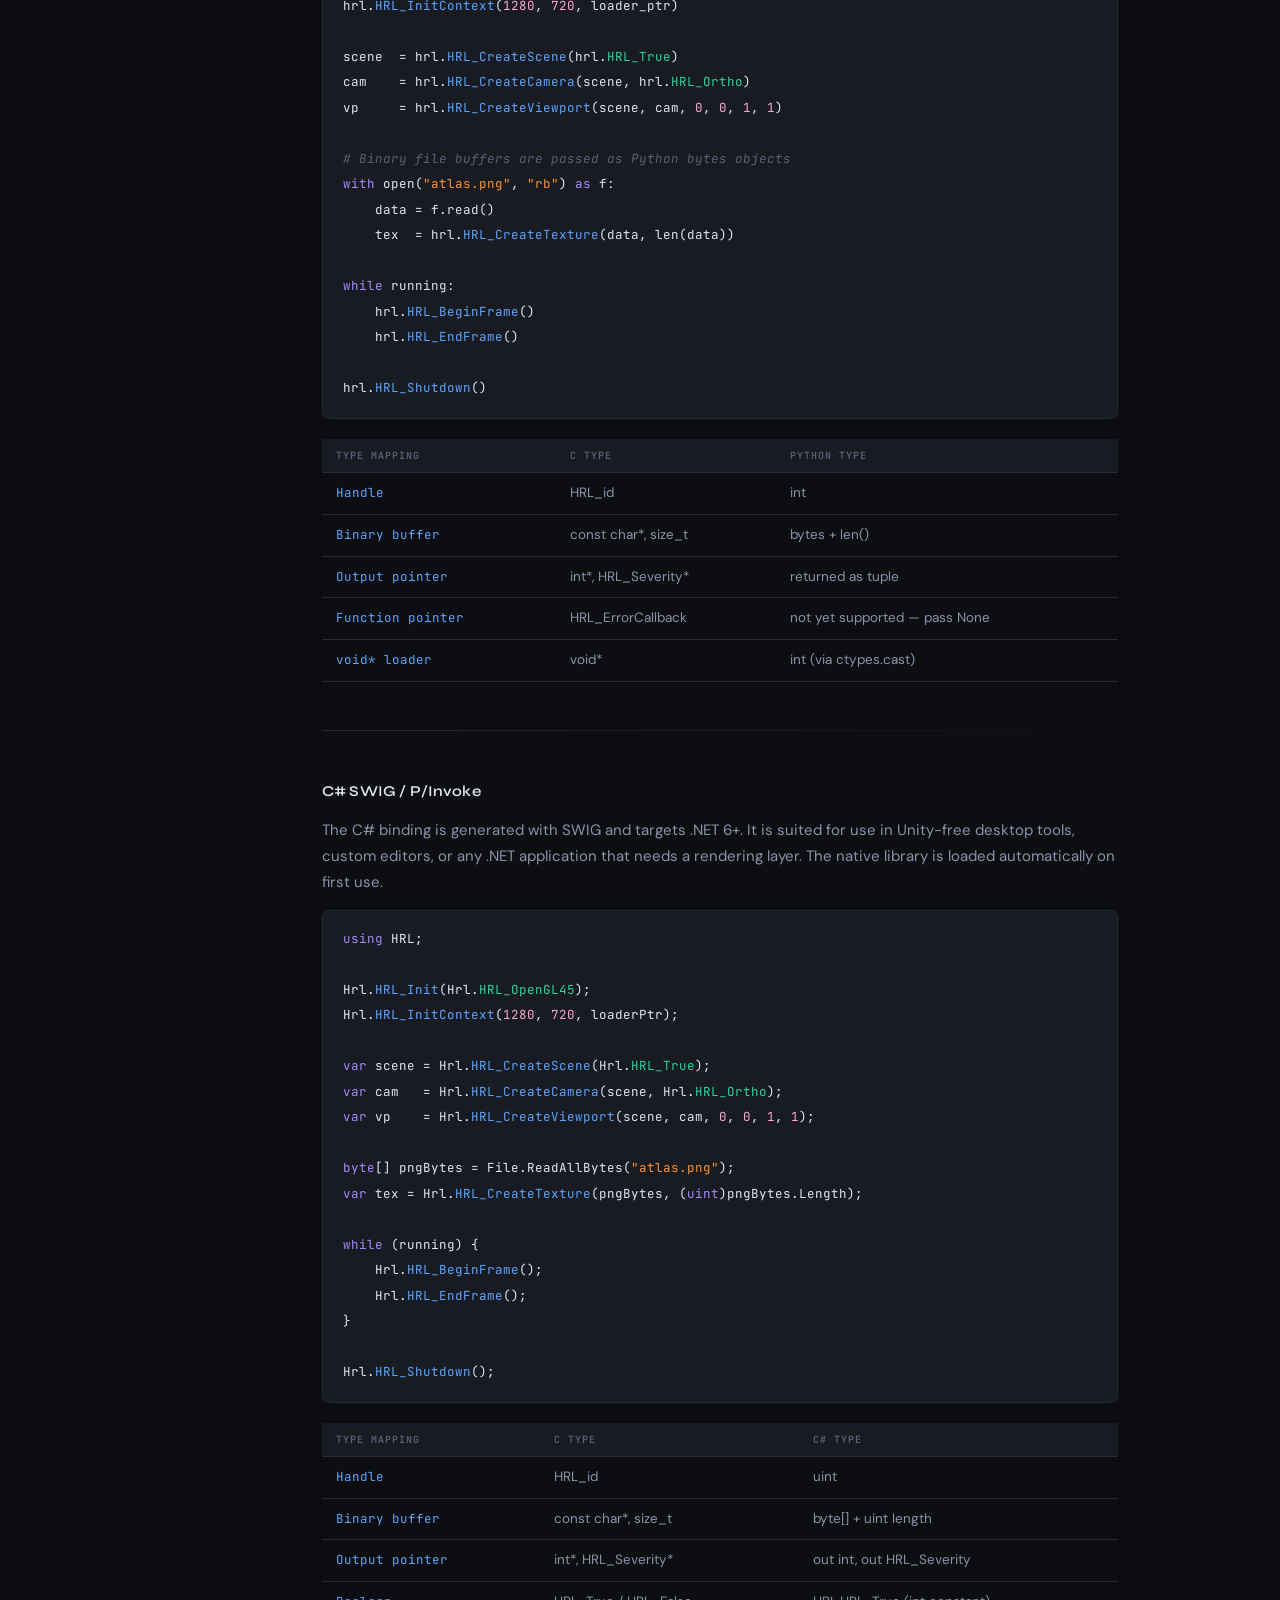
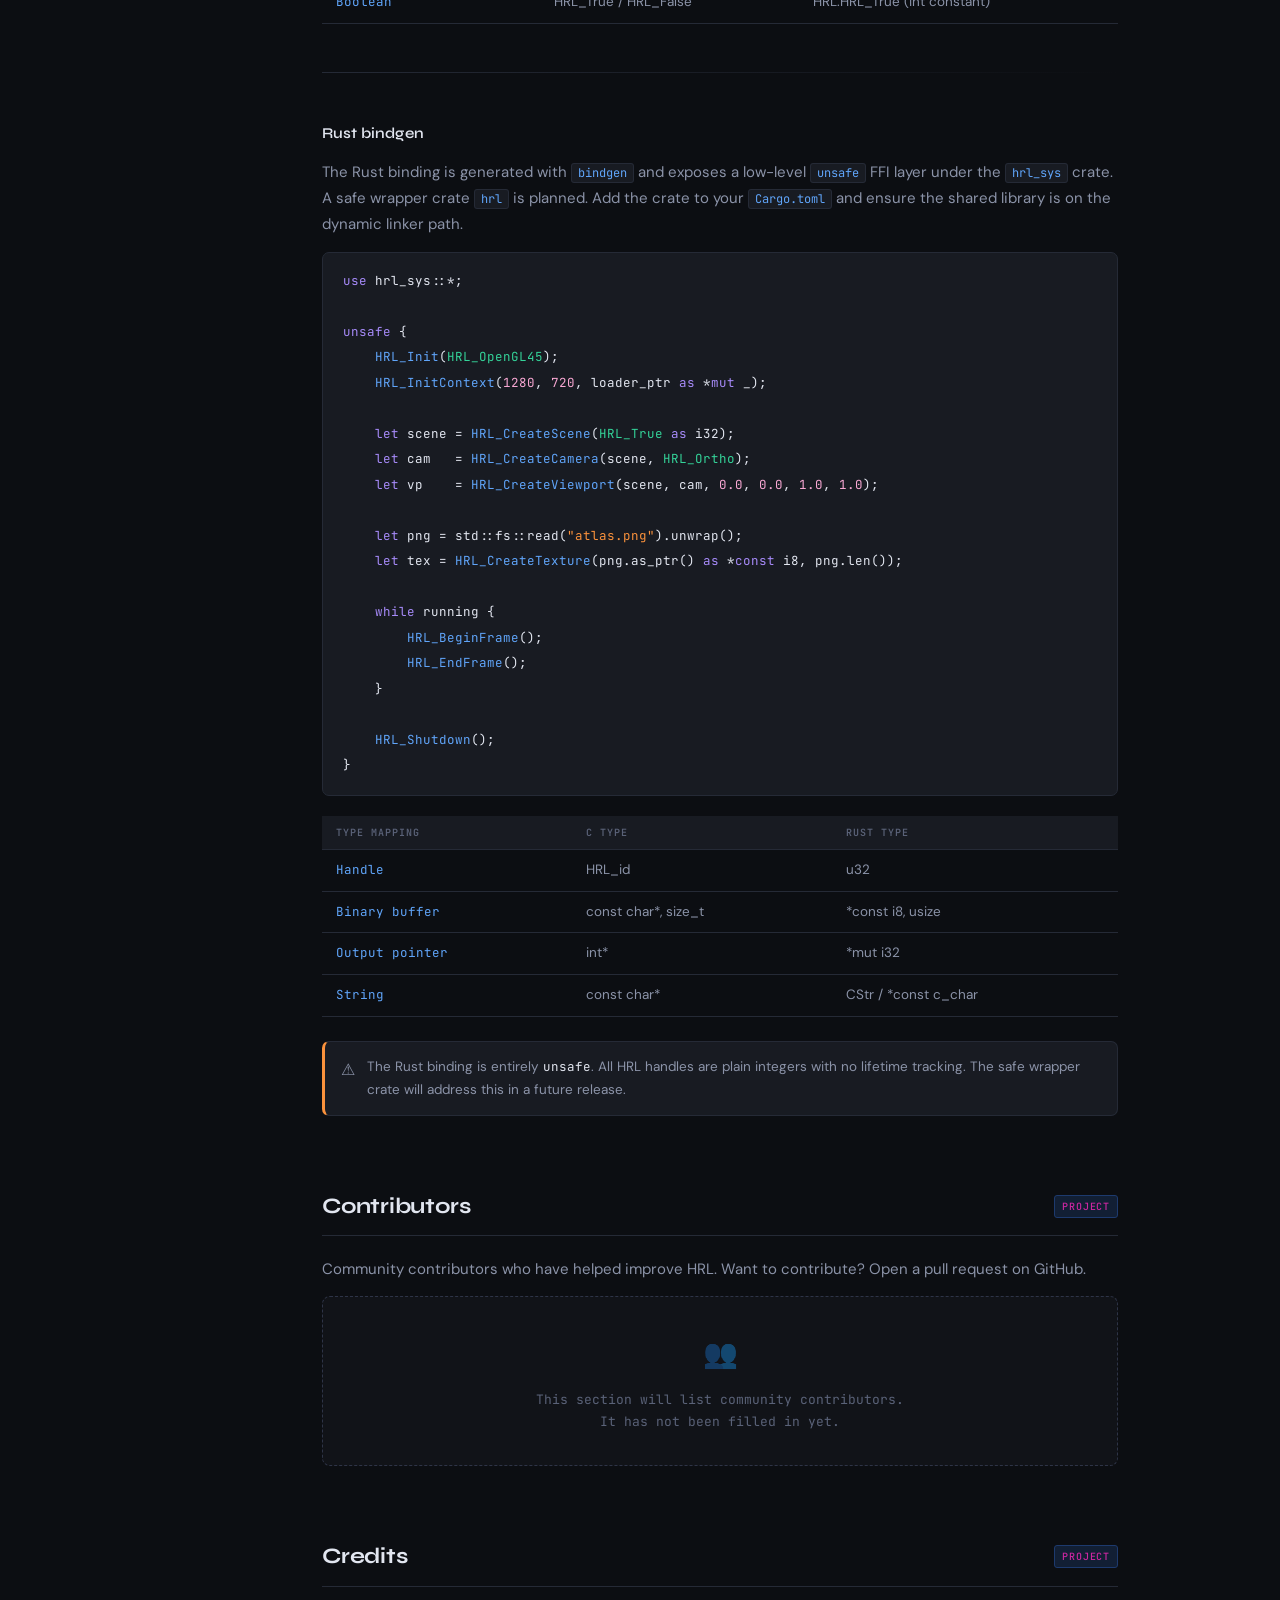
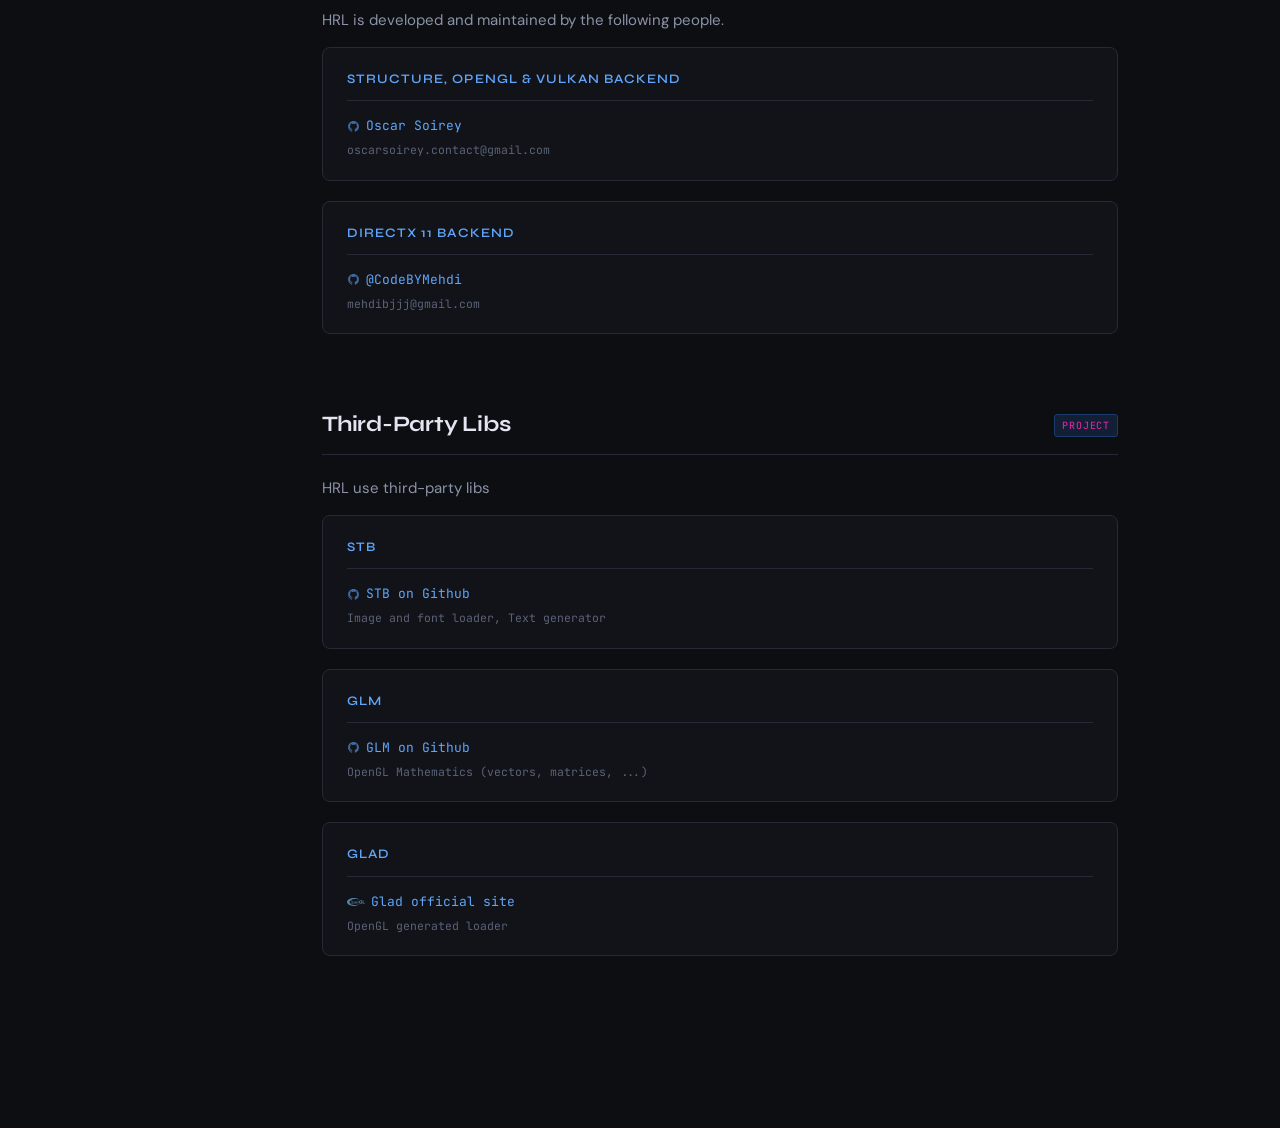
==== commit fc110d1c: "Docs update" ====
--- a/docs/index.html
+++ b/docs/index.html
@@ -144,6 +144,12 @@
   <a class="sub" href="#gl-getscenetextureid">HRL_GL_GetSceneTextureGL_ID</a>
   <a class="sub" href="#gl-getscenecolorbuffer">HRL_GL_GetSceneColorBufferGL_ID</a>
 
+  <div class="sidebar-section-label">Language Bindings</div>
+  <a href="#bindings">Overview</a>
+  <a class="sub" href="#bindings-python">Python</a>
+  <a class="sub" href="#bindings-csharp">C#</a>
+  <a class="sub" href="#bindings-rust">Rust</a>
+
   <div class="sidebar-section-label">Project</div>
   <a href="#contributors">Contributors</a>
   <a href="#credits">Credits</a>
@@ -233,11 +239,7 @@
     glfwSwapBuffers(window);
 }
 
-<span class="cm">// 4. Cleanup — reverse dependency order</span>
-<span class="fn">HRL_DeleteMesh</span>(mesh);
-<span class="fn">HRL_DeleteMaterial</span>(mat);   <span class="fn">HRL_DeleteTexture</span>(tex);
-<span class="fn">HRL_DeleteShader</span>(shader);  <span class="fn">HRL_DeleteCamera</span>(cam);
-<span class="fn">HRL_DeleteViewport</span>(vp);    <span class="fn">HRL_DeleteScene</span>(scene);
+<span class="cm">// 4. Cleanup — HRL_Shutdown destroys everything automatically</span>
 <span class="fn">HRL_Shutdown</span>();</code></pre>
   </div>
 
@@ -308,7 +310,7 @@
           <div class="fn-sig"><span class="ret">void</span> <span class="name">HRL_Shutdown</span>()</div>
         </div>
         <div class="fn-card-body">
-          <p>Releases all internal HRL resources and shuts down the rendering context. Call after destroying all user-created objects and before closing the application window.</p>
+          <p>Releases all HRL resources and shuts down the rendering context. <strong>You do not need to manually delete individual objects before calling this</strong> — <code>HRL_Shutdown</code> automatically destroys all remaining meshes, materials, textures, shaders, cameras, viewports, and scenes. Simply call it when your application is ready to close.</p>
         </div>
       </div>
     </div>
@@ -1280,6 +1282,128 @@
     </div>
   </div>
 
+  <!-- LANGUAGE BINDINGS -->
+  <div class="doc-section" id="bindings">
+    <h2>HRL for… <span class="section-tag">Language Bindings</span></h2>
+    <p>HRL exposes a stable C API that can be consumed from any language with a C FFI. Official bindings are provided for Python, C#, and Rust. All bindings wrap the same underlying <code>libhrldll.dll</code> / <code>libhrl.so</code> shared library — the C API is the source of truth.</p>
+
+    <div class="info-box note">
+      <span class="icon">ℹ</span>
+      <span>All binding packages ship with their own copy of the HRL shared library. You do not need to build HRL from source to use a binding.</span>
+    </div>
+
+    <!-- PYTHON -->
+    <div id="bindings-python">
+      <h3>Python <span class="section-tag">SWIG</span></h3>
+      <p>The Python binding is generated with SWIG and wraps the full public API. It requires Python 3.8+ and ships as a standard importable module alongside <code>_hrl.pyd</code> and <code>libhrldll.dll</code>.</p>
+<pre><code><span class="kw">import</span> hrl
+
+hrl.<span class="fn">HRL_Init</span>(hrl.<span class="ty">HRL_OpenGL45</span>)
+hrl.<span class="fn">HRL_InitContext</span>(<span class="num">1280</span>, <span class="num">720</span>, loader_ptr)
+
+scene  = hrl.<span class="fn">HRL_CreateScene</span>(hrl.<span class="ty">HRL_True</span>)
+cam    = hrl.<span class="fn">HRL_CreateCamera</span>(scene, hrl.<span class="ty">HRL_Ortho</span>)
+vp     = hrl.<span class="fn">HRL_CreateViewport</span>(scene, cam, <span class="num">0</span>, <span class="num">0</span>, <span class="num">1</span>, <span class="num">1</span>)
+
+<span class="cm"># Binary file buffers are passed as Python bytes objects</span>
+<span class="kw">with</span> open(<span class="str">"atlas.png"</span>, <span class="str">"rb"</span>) <span class="kw">as</span> f:
+    data = f.read()
+    tex  = hrl.<span class="fn">HRL_CreateTexture</span>(data, len(data))
+
+<span class="kw">while</span> running:
+    hrl.<span class="fn">HRL_BeginFrame</span>()
+    hrl.<span class="fn">HRL_EndFrame</span>()
+
+hrl.<span class="fn">HRL_Shutdown</span>()</code></pre>
+      <table class="doc-table">
+        <thead><tr><th>Type mapping</th><th>C type</th><th>Python type</th></tr></thead>
+        <tbody>
+          <tr><td>Handle</td><td>HRL_id</td><td>int</td></tr>
+          <tr><td>Binary buffer</td><td>const char*, size_t</td><td>bytes + len()</td></tr>
+          <tr><td>Output pointer</td><td>int*, HRL_Severity*</td><td>returned as tuple</td></tr>
+          <tr><td>Function pointer</td><td>HRL_ErrorCallback</td><td>not yet supported — pass None</td></tr>
+          <tr><td>void* loader</td><td>void*</td><td>int (via ctypes.cast)</td></tr>
+        </tbody>
+      </table>
+    </div>
+
+    <div class="section-divider"></div>
+
+    <!-- C# -->
+    <div id="bindings-csharp">
+      <h3>C# <span class="section-tag">SWIG / P/Invoke</span></h3>
+      <p>The C# binding is generated with SWIG and targets .NET 6+. It is suited for use in Unity-free desktop tools, custom editors, or any .NET application that needs a rendering layer. The native library is loaded automatically on first use.</p>
+<pre><code><span class="kw">using</span> HRL;
+
+Hrl.<span class="fn">HRL_Init</span>(Hrl.<span class="ty">HRL_OpenGL45</span>);
+Hrl.<span class="fn">HRL_InitContext</span>(<span class="num">1280</span>, <span class="num">720</span>, loaderPtr);
+
+<span class="kw">var</span> scene = Hrl.<span class="fn">HRL_CreateScene</span>(Hrl.<span class="ty">HRL_True</span>);
+<span class="kw">var</span> cam   = Hrl.<span class="fn">HRL_CreateCamera</span>(scene, Hrl.<span class="ty">HRL_Ortho</span>);
+<span class="kw">var</span> vp    = Hrl.<span class="fn">HRL_CreateViewport</span>(scene, cam, <span class="num">0</span>, <span class="num">0</span>, <span class="num">1</span>, <span class="num">1</span>);
+
+<span class="kw">byte</span>[] pngBytes = File.ReadAllBytes(<span class="str">"atlas.png"</span>);
+<span class="kw">var</span> tex = Hrl.<span class="fn">HRL_CreateTexture</span>(pngBytes, (<span class="kw">uint</span>)pngBytes.Length);
+
+<span class="kw">while</span> (running) {
+    Hrl.<span class="fn">HRL_BeginFrame</span>();
+    Hrl.<span class="fn">HRL_EndFrame</span>();
+}
+
+Hrl.<span class="fn">HRL_Shutdown</span>();</code></pre>
+      <table class="doc-table">
+        <thead><tr><th>Type mapping</th><th>C type</th><th>C# type</th></tr></thead>
+        <tbody>
+          <tr><td>Handle</td><td>HRL_id</td><td>uint</td></tr>
+          <tr><td>Binary buffer</td><td>const char*, size_t</td><td>byte[] + uint length</td></tr>
+          <tr><td>Output pointer</td><td>int*, HRL_Severity*</td><td>out int, out HRL_Severity</td></tr>
+          <tr><td>Boolean</td><td>HRL_True / HRL_False</td><td>HRL.HRL_True (int constant)</td></tr>
+        </tbody>
+      </table>
+    </div>
+
+    <div class="section-divider"></div>
+
+    <!-- RUST -->
+    <div id="bindings-rust">
+      <h3>Rust <span class="section-tag">bindgen</span></h3>
+      <p>The Rust binding is generated with <code>bindgen</code> and exposes a low-level <code>unsafe</code> FFI layer under the <code>hrl_sys</code> crate. A safe wrapper crate <code>hrl</code> is planned. Add the crate to your <code>Cargo.toml</code> and ensure the shared library is on the dynamic linker path.</p>
+<pre><code><span class="kw">use</span> hrl_sys::*;
+
+<span class="kw">unsafe</span> {
+    <span class="fn">HRL_Init</span>(<span class="ty">HRL_OpenGL45</span>);
+    <span class="fn">HRL_InitContext</span>(<span class="num">1280</span>, <span class="num">720</span>, loader_ptr <span class="kw">as</span> *<span class="kw">mut</span> _);
+
+    <span class="kw">let</span> scene = <span class="fn">HRL_CreateScene</span>(<span class="ty">HRL_True</span> <span class="kw">as</span> i32);
+    <span class="kw">let</span> cam   = <span class="fn">HRL_CreateCamera</span>(scene, <span class="ty">HRL_Ortho</span>);
+    <span class="kw">let</span> vp    = <span class="fn">HRL_CreateViewport</span>(scene, cam, <span class="num">0.0</span>, <span class="num">0.0</span>, <span class="num">1.0</span>, <span class="num">1.0</span>);
+
+    <span class="kw">let</span> png = std::fs::read(<span class="str">"atlas.png"</span>).unwrap();
+    <span class="kw">let</span> tex = <span class="fn">HRL_CreateTexture</span>(png.as_ptr() <span class="kw">as</span> *<span class="kw">const</span> i8, png.len());
+
+    <span class="kw">while</span> running {
+        <span class="fn">HRL_BeginFrame</span>();
+        <span class="fn">HRL_EndFrame</span>();
+    }
+
+    <span class="fn">HRL_Shutdown</span>();
+}</code></pre>
+      <table class="doc-table">
+        <thead><tr><th>Type mapping</th><th>C type</th><th>Rust type</th></tr></thead>
+        <tbody>
+          <tr><td>Handle</td><td>HRL_id</td><td>u32</td></tr>
+          <tr><td>Binary buffer</td><td>const char*, size_t</td><td>*const i8, usize</td></tr>
+          <tr><td>Output pointer</td><td>int*</td><td>*mut i32</td></tr>
+          <tr><td>String</td><td>const char*</td><td>CStr / *const c_char</td></tr>
+        </tbody>
+      </table>
+      <div class="info-box warn">
+        <span class="icon">⚠</span>
+        <span>The Rust binding is entirely <code>unsafe</code>. All HRL handles are plain integers with no lifetime tracking. The safe wrapper crate will address this in a future release.</span>
+      </div>
+    </div>
+  </div>
+
   <!-- CONTRIBUTORS -->
   <div class="doc-section" id="contributors">
     <h2>Contributors <span class="section-tag">Project</span></h2>
@@ -1322,8 +1446,7 @@
     </div>
   </div>
 
-
-    <!-- CREDITS -->
+  <!-- THIRD PARTY -->
   <div class="doc-section" id="third-party">
     <h2>Third-Party Libs <span class="section-tag">Project</span></h2>
     <p>HRL use third-party libs</p>
@@ -1395,4 +1518,4 @@
   sections.forEach(s => observer.observe(s));
 </script>
 </body>
-</html>
+</html>
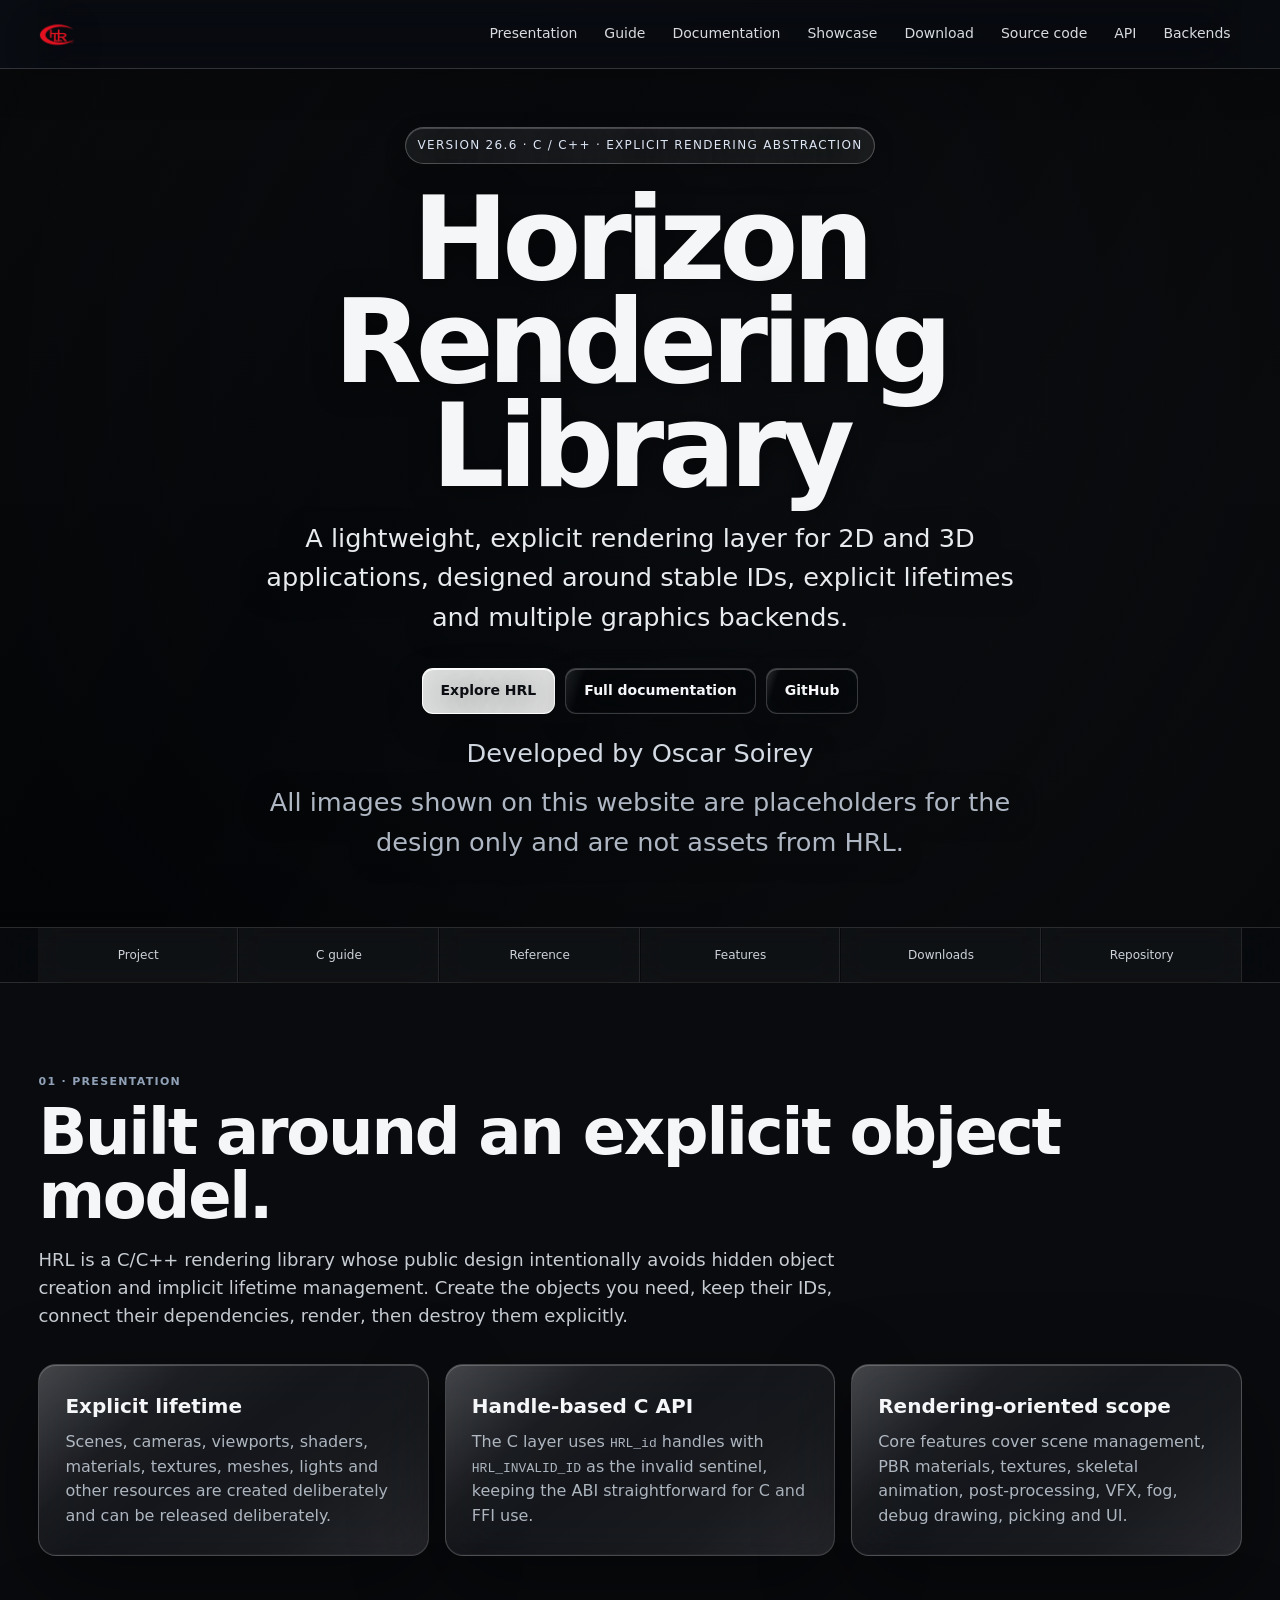
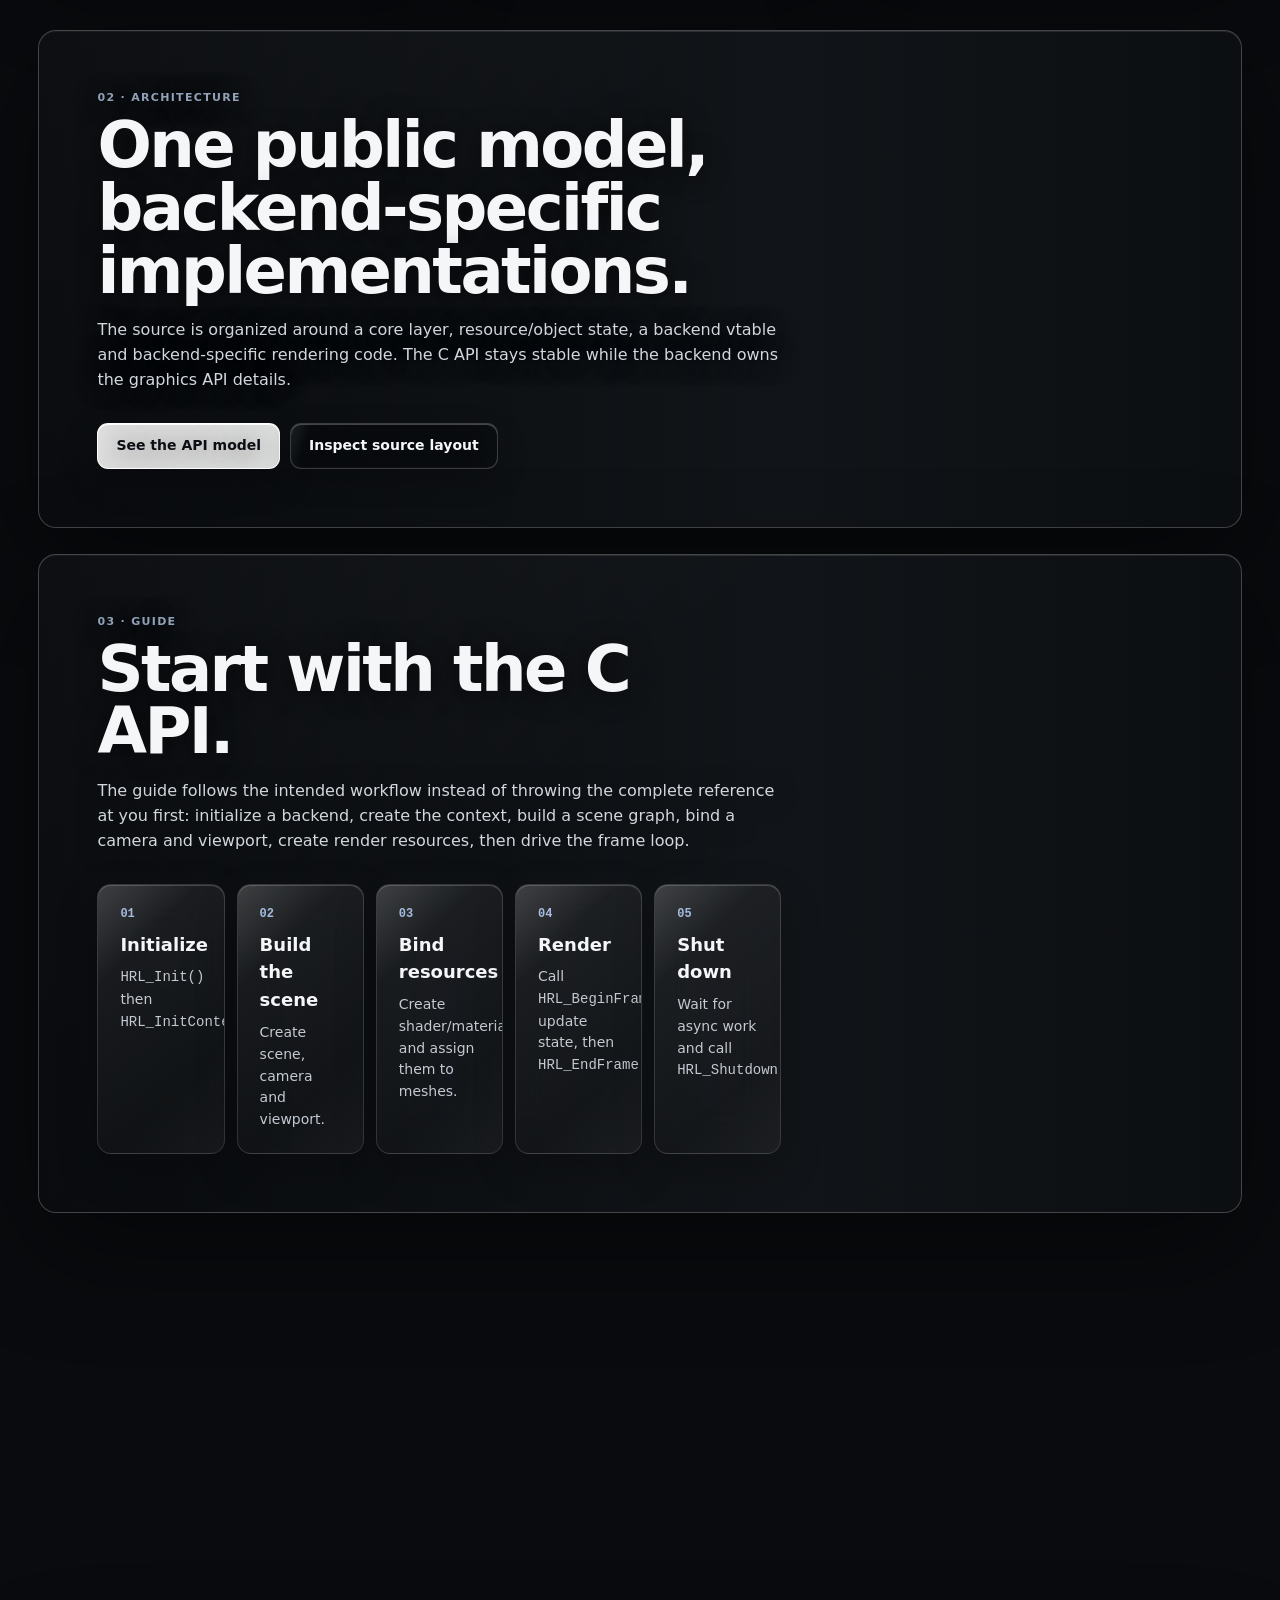
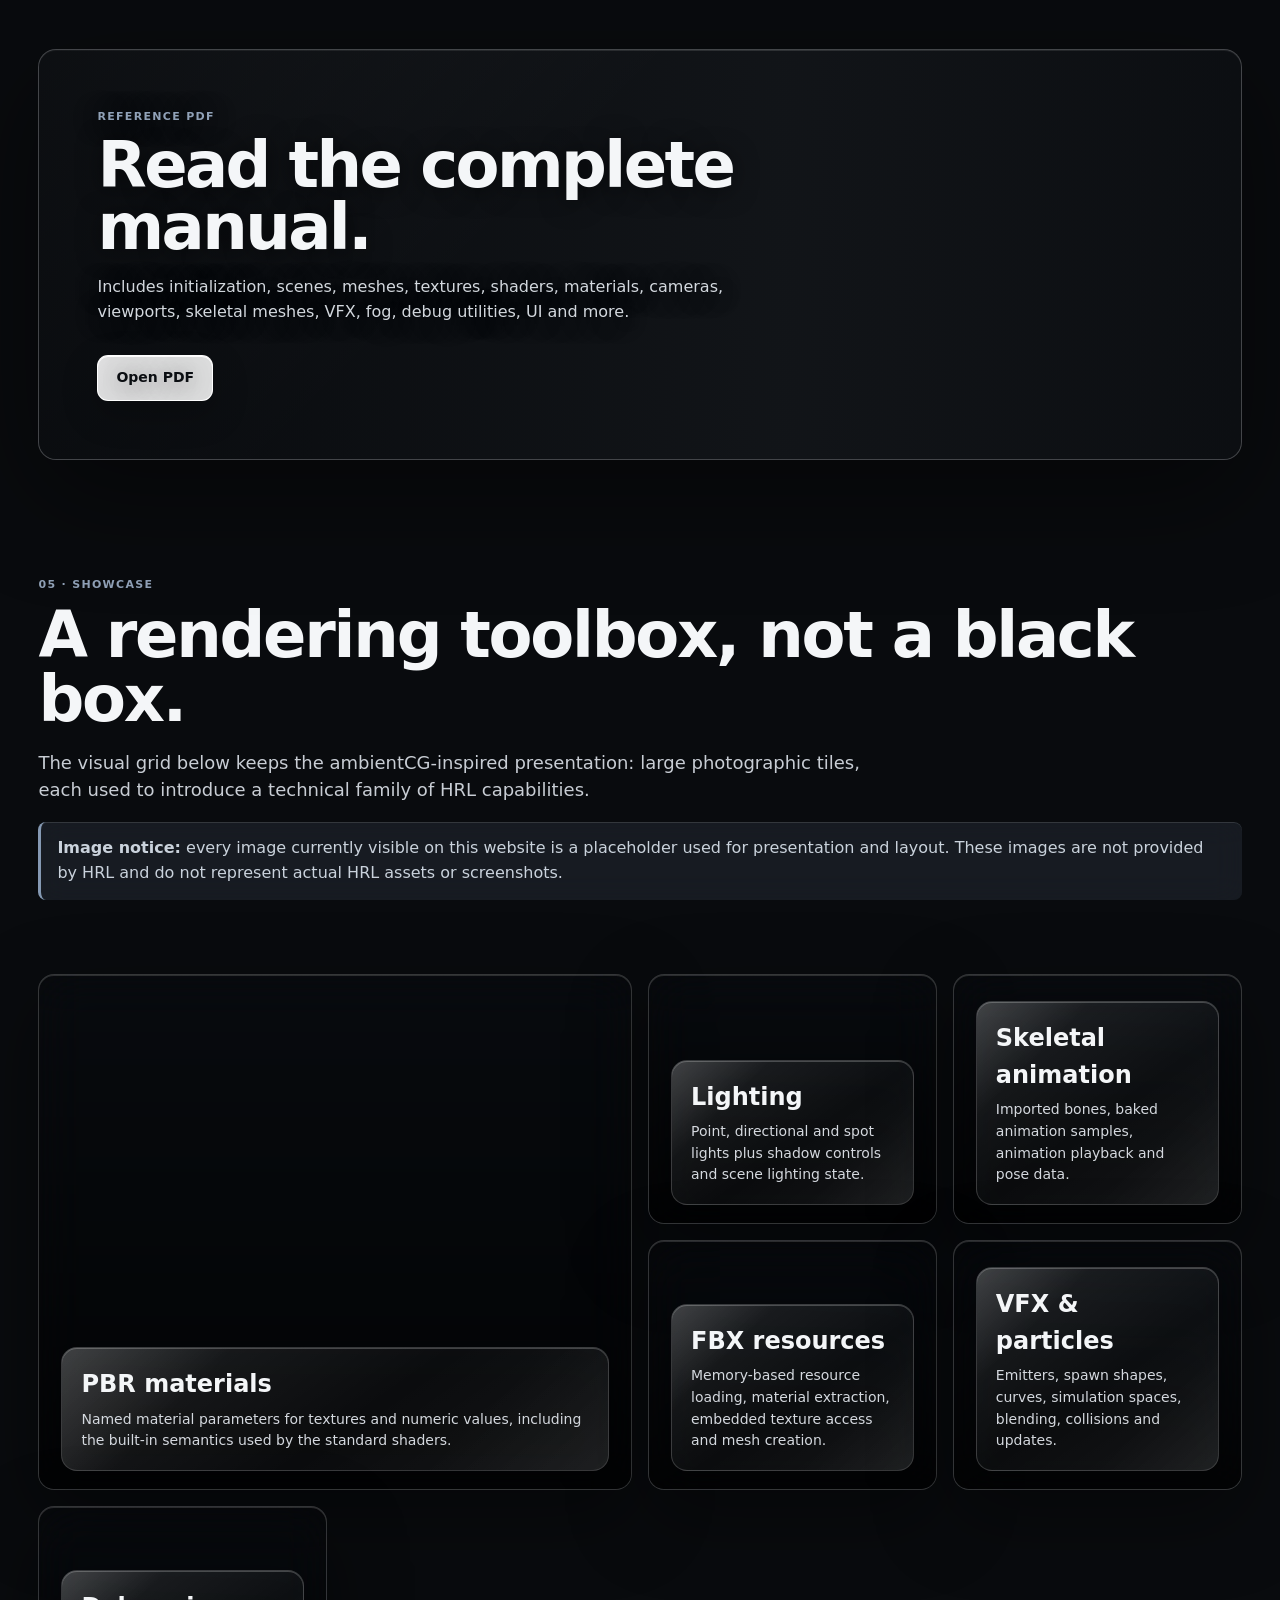
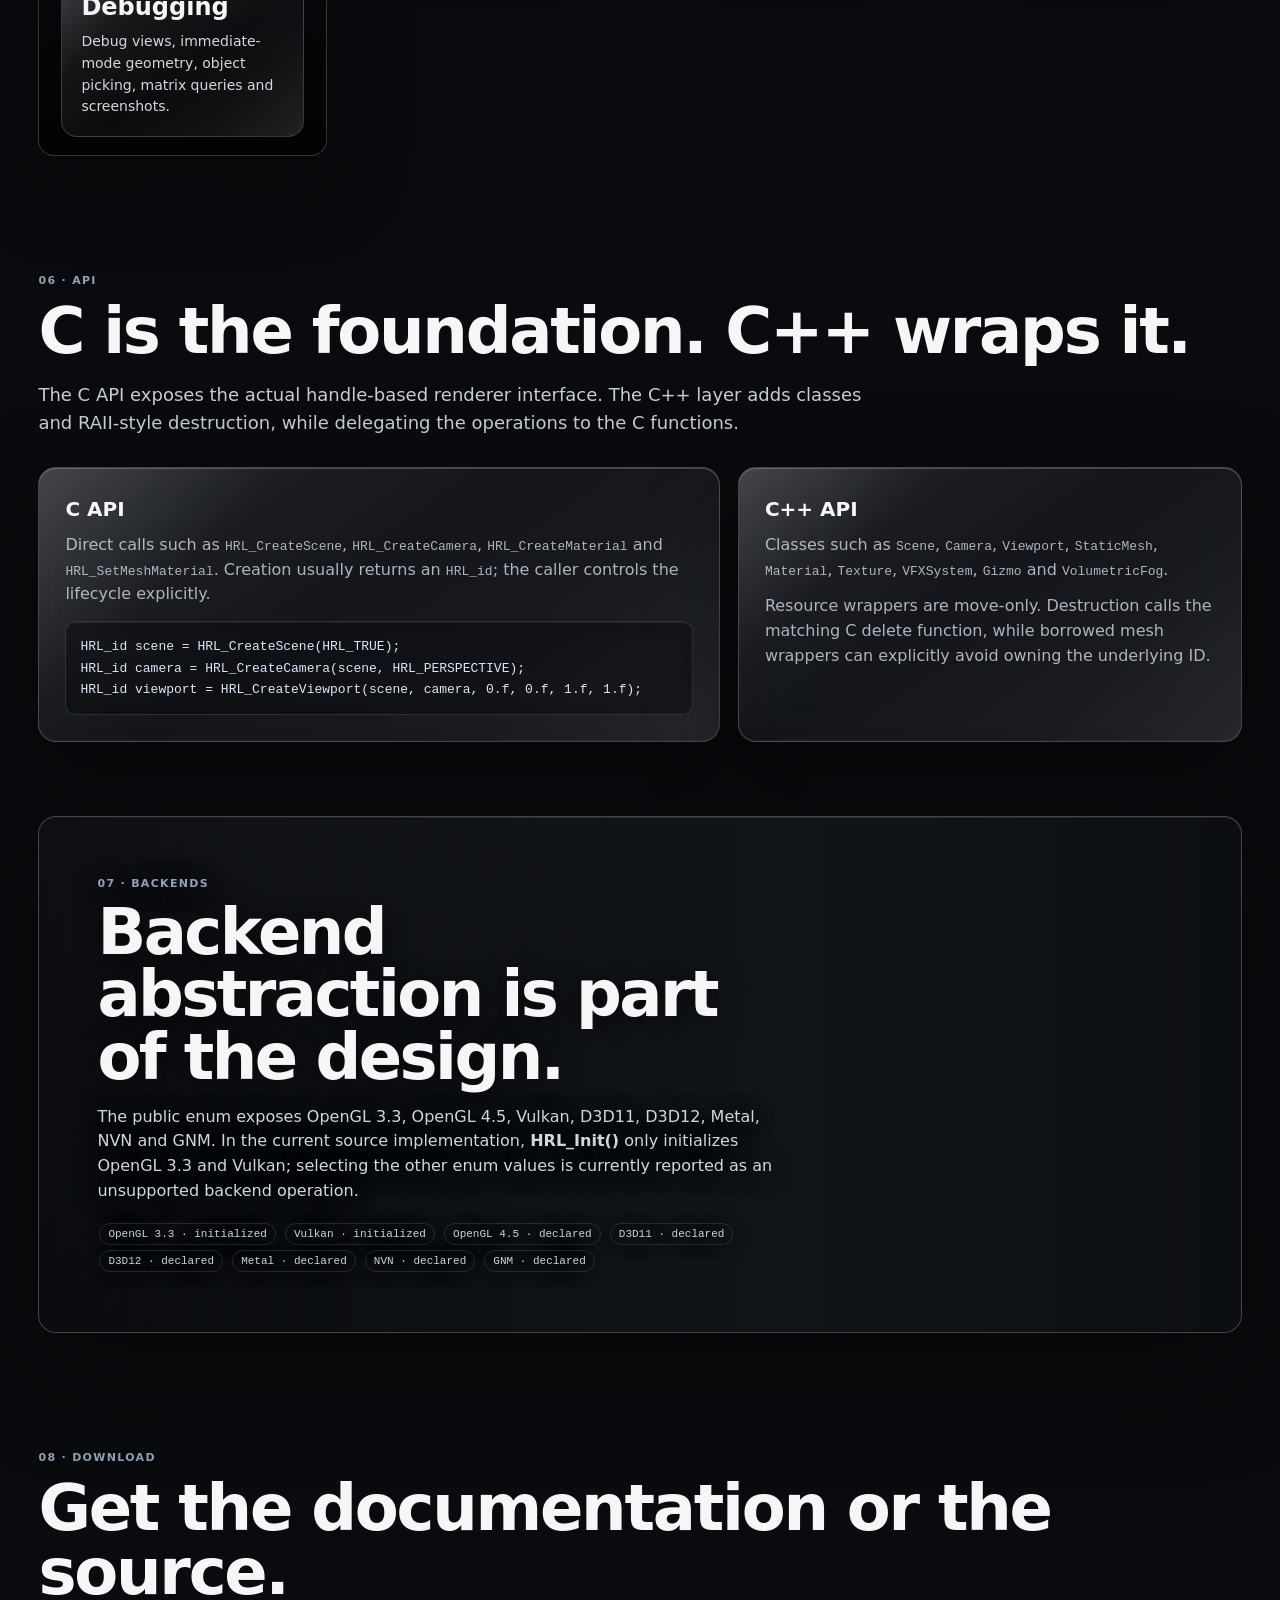
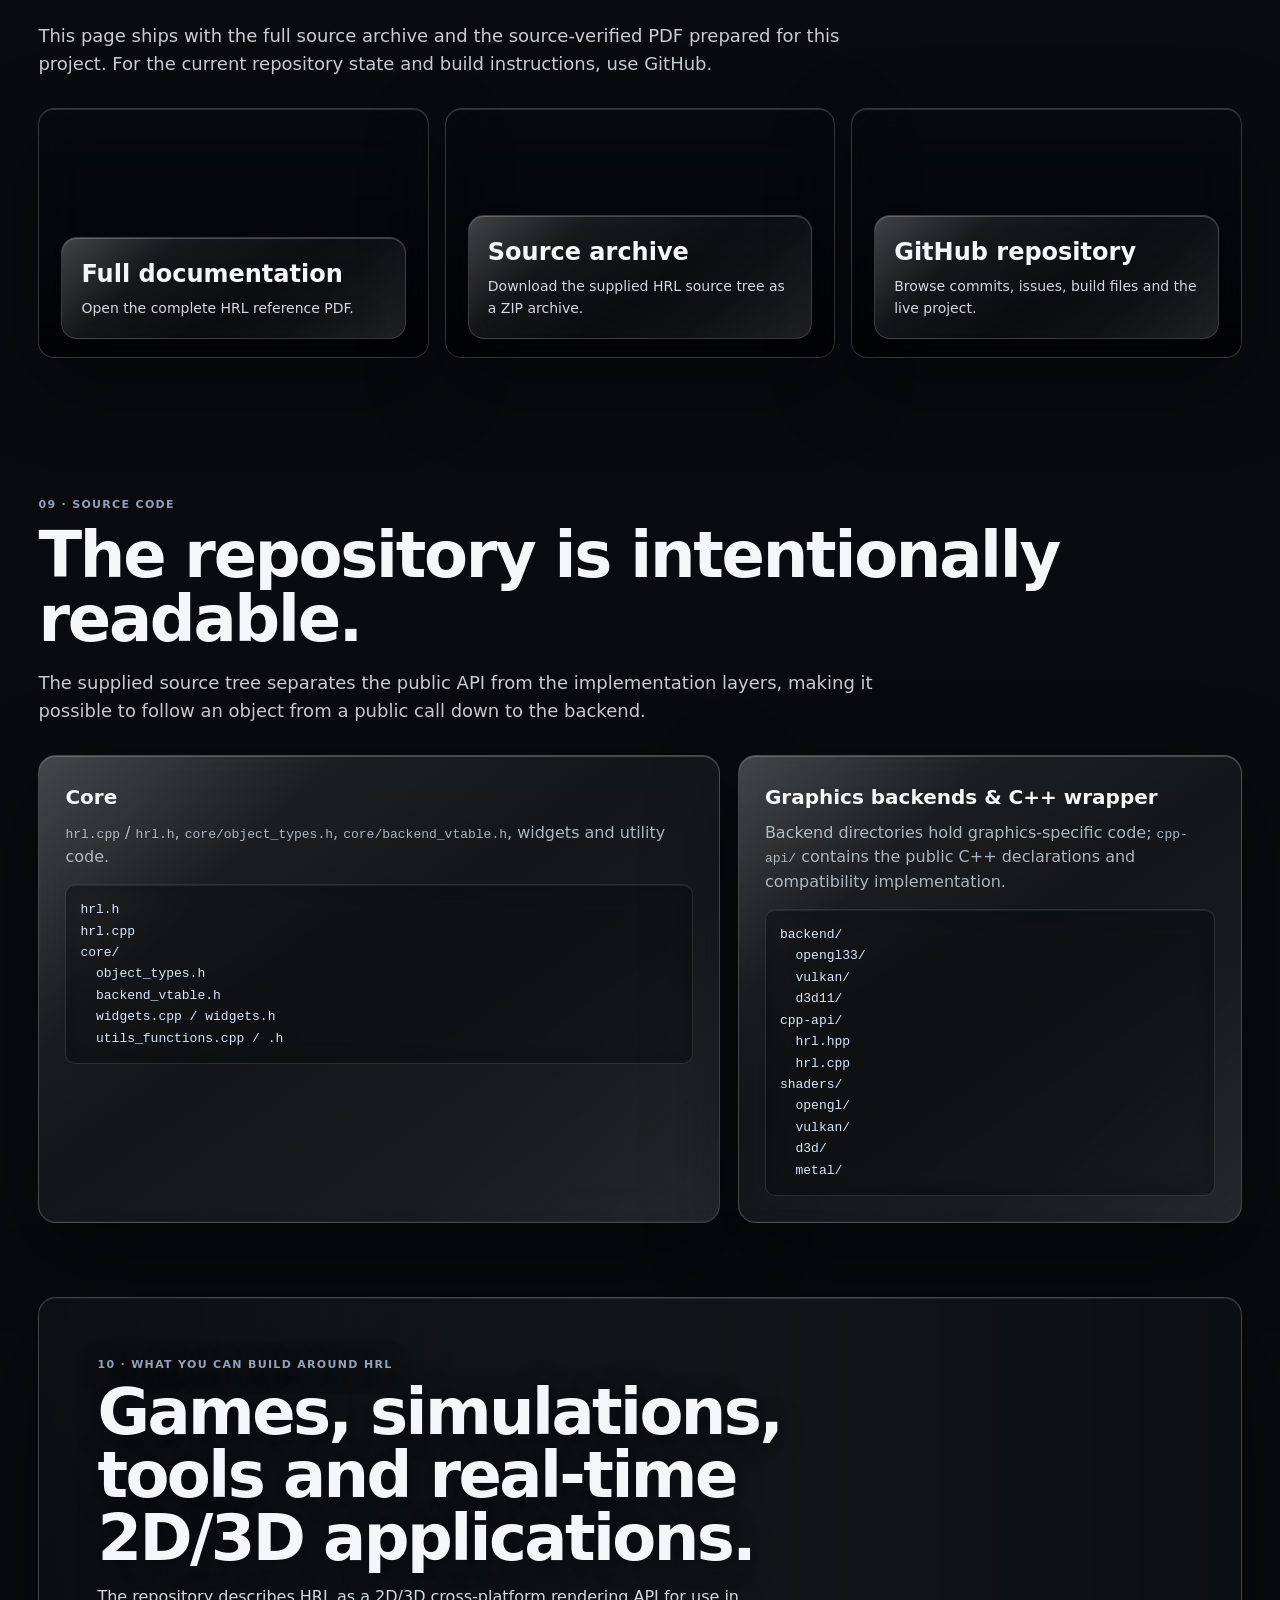
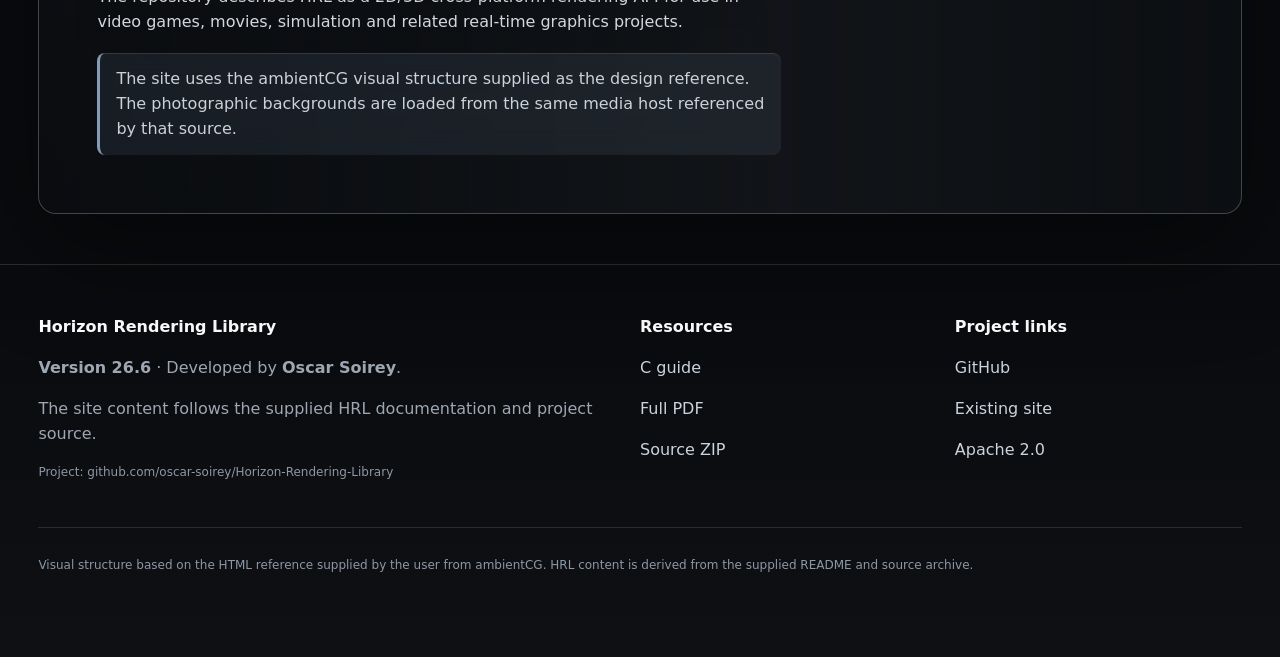
==== commit 38d02c72: "docs" ====
--- a/docs/index.html
+++ b/docs/index.html
@@ -1,1521 +1,679 @@
-<!DOCTYPE html>
+<!doctype html>
 <html lang="en">
 <head>
-<meta charset="UTF-8">
-<meta name="viewport" content="width=device-width, initial-scale=1.0">
-<title>HRL - Horizon Rendering Library</title>
-<link rel="preconnect" href="https://fonts.googleapis.com">
-<link href="https://fonts.googleapis.com/css2?family=JetBrains+Mono:wght@400;500;600&family=Syne:wght@400;500;600;700;800&family=DM+Sans:ital,wght@0,300;0,400;0,500;1,300&display=swap" rel="stylesheet">
-<link rel="stylesheet" href="style.css">
-
-<link rel="icon" href="assets/favicon.ico">
-<link rel="icon" type="image/png" sizes="32x32" href="assets/favicon-32x32.png">
-<link rel="icon" type="image/png" sizes="16x16" href="assets/favicon-16x16.png">
-<link rel="apple-touch-icon" href="assets/apple-touch-icon.png">
+  <meta charset="utf-8">
+  <meta name="viewport" content="width=device-width,initial-scale=1">
+  <meta name="description" content="Horizon Rendering Library — a lightweight, explicit C/C++ rendering abstraction layer.">
+  <title>Horizon Rendering Library</title>
+  <style>
+    :root {
+      --bg:#090b0e; --panel:#101318; --panel2:#151920; --text:#f4f6f8;
+      --muted:#adb5bf; --line:rgba(255,255,255,.12); --accent:#78a9ff;
+      --max:1440px; --radius:18px; --shadow:0 22px 60px rgba(0,0,0,.35);
+      --sans:Inter,ui-sans-serif,system-ui,-apple-system,BlinkMacSystemFont,"Segoe UI",sans-serif;
+      --mono:"SFMono-Regular",Consolas,"Liberation Mono",monospace;
+    }
+    *{box-sizing:border-box}
+    html{scroll-behavior:smooth;background:var(--bg)}
+    body{margin:0;font-family:var(--sans);color:var(--text);background:var(--bg);line-height:1.55}
+    a{color:inherit;text-decoration:none}
+    img{max-width:100%;display:block}
+    .shell{width:min(var(--max),94vw);margin:auto}
+    header{position:sticky;top:0;z-index:50;background:rgba(9,11,14,.85);backdrop-filter:blur(16px);border-bottom:1px solid var(--line)}
+    .topbar{min-height:68px;display:flex;align-items:center;justify-content:space-between;gap:18px}
+    .brand{display:flex;align-items:center;gap:12px;font-weight:800;letter-spacing:.03em}
+
+    .brand-logo{
+      width:38px;
+      height:38px;
+      object-fit:contain;
+      flex:0 0 38px;
+      border-radius:10px;
+      filter:drop-shadow(0 8px 20px rgba(0,0,0,.28));
+    }
+
+    .mark{width:34px;height:34px;border-radius:10px;display:grid;place-items:center;background:linear-gradient(135deg,#d9e8ff,#638bc7);color:#09101c;font-weight:900}
+    nav{display:flex;align-items:center;gap:5px;flex-wrap:wrap;justify-content:flex-end}
+    nav a{padding:8px 10px;border-radius:9px;color:#d7dbe0;font-size:14px}
+    nav a:hover{background:rgba(255,255,255,.07);color:white}
+    .menu{display:none}
+    .hero{min-height:78vh;position:relative;display:grid;place-items:center;overflow:hidden;background:
+      linear-gradient(180deg,rgba(5,8,12,.16),rgba(5,8,12,.87)),url("https://acg-media.struffelproductions.com/file/ambientCG-Web/media/backgrounds/30.jpg") center/cover fixed}
+    .hero::after{content:"";position:absolute;inset:0;background:radial-gradient(circle at 50% 35%,transparent 0,rgba(0,0,0,.42) 72%)}
+    .hero-content{position:relative;z-index:2;text-align:center;width:min(1050px,92vw);padding:80px 0}
+    .eyebrow{display:inline-flex;gap:10px;align-items:center;padding:8px 12px;border:1px solid rgba(255,255,255,.18);border-radius:99px;background:rgba(0,0,0,.28);font-size:12px;letter-spacing:.11em;text-transform:uppercase;color:#dde6f5}
+    h1{font-size:clamp(54px,9vw,128px);line-height:.9;letter-spacing:-.055em;margin:24px 0 20px}
+    .hero p{font-size:clamp(18px,2vw,26px);max-width:800px;margin:0 auto;color:#e8ebee}
+    .actions{margin:30px 0 0;display:flex;justify-content:center;gap:10px;flex-wrap:wrap}
+    .btn{display:inline-flex;align-items:center;justify-content:center;min-height:46px;padding:0 18px;border-radius:11px;border:1px solid var(--line);font-weight:700;font-size:14px}
+    .btn.primary{background:white;color:#0b0e12;border-color:white}
+    .btn.dark{background:rgba(0,0,0,.32)}
+    .btn:hover{transform:translateY(-1px)}
+    .quick{background:rgba(0,0,0,.45);border-top:1px solid var(--line);border-bottom:1px solid var(--line)}
+    .quick-grid{display:grid;grid-template-columns:repeat(6,1fr);gap:1px;background:var(--line)}
+    .quick a{padding:18px 12px;background:#0b0e12;text-align:center;font-size:12px;color:#cdd3db}
+    .quick a:hover{background:#151a21;color:white}
+    main{background:var(--bg)}
+    .intro{padding:90px 0 30px}
+    .kicker{text-transform:uppercase;letter-spacing:.12em;font-size:11px;color:#91a2b8;font-weight:800}
+    .title{font-size:clamp(34px,5vw,68px);line-height:1;letter-spacing:-.035em;margin:10px 0 18px}
+    .lead{max-width:840px;color:#c8cdd4;font-size:18px}
+    .info-grid{display:grid;grid-template-columns:repeat(3,1fr);gap:16px;margin-top:34px}
+    .card{background:linear-gradient(180deg,var(--panel2),var(--panel));border:1px solid var(--line);border-radius:var(--radius);padding:26px;box-shadow:var(--shadow)}
+    .card h3{margin:0 0 8px;font-size:20px}
+    .card p{margin:0;color:var(--muted)}
+    .code{margin:14px 0 0;padding:14px;background:#080a0d;border:1px solid rgba(255,255,255,.08);border-radius:10px;overflow:auto;color:#dbe7fa;font:13px/1.65 var(--mono)}
+    .media-section{margin:26px auto;width:min(var(--max),94vw);min-height:390px;position:relative;border-radius:var(--radius);overflow:hidden;background:#14171b center/cover fixed;box-shadow:var(--shadow);border:1px solid var(--line)}
+    .media-section::before{content:"";position:absolute;inset:0;background:linear-gradient(90deg,rgba(0,0,0,.75),rgba(0,0,0,.25) 60%,rgba(0,0,0,.58))}
+    .media-inner{position:relative;z-index:2;padding:58px;max-width:800px}
+    .media-inner h2{font-size:clamp(34px,5vw,68px);line-height:.98;letter-spacing:-.04em;margin:8px 0 16px}
+    .media-inner p{color:#d3d8de;max-width:720px}
+    .tile-grid{width:min(var(--max),94vw);margin:26px auto;display:grid;grid-template-columns:repeat(4,1fr);grid-auto-rows:minmax(230px,1fr);gap:16px}
+    .tile{position:relative;min-height:250px;border-radius:16px;overflow:hidden;border:1px solid var(--line);background-size:cover;background-position:center;box-shadow:var(--shadow)}
+    .tile::after{content:"";position:absolute;inset:0;background:linear-gradient(180deg,rgba(0,0,0,.05),rgba(0,0,0,.82))}
+    .tile .inner{position:absolute;z-index:2;left:22px;right:22px;bottom:20px}
+    .tile h3{margin:0 0 5px;font-size:24px}
+    .tile p{margin:0;color:#d4d8de;font-size:14px}
+    .span2{grid-column:span 2}
+    .span2h{grid-row:span 2}
+    .section-pad{padding:90px 0 48px}
+    .step-grid{display:grid;grid-template-columns:repeat(5,1fr);gap:12px;margin-top:30px}
+    .step{padding:22px;background:rgba(0,0,0,.42);border:1px solid var(--line);border-radius:14px}
+    .step .num{font:700 12px var(--mono);color:#9eb8db}
+    .step h3{margin:10px 0 8px;font-size:18px}
+    .step p{margin:0;color:#c4cad2;font-size:14px}
+    .spec-grid{display:grid;grid-template-columns:1.15fr .85fr;gap:18px;margin-top:30px}
+    .table{width:100%;border-collapse:collapse;font-size:14px}
+    .table th,.table td{padding:12px;border-bottom:1px solid var(--line);text-align:left;vertical-align:top}
+    .table th{color:#aab5c1;font-weight:700}
+    .pill{display:inline-block;border:1px solid var(--line);padding:4px 8px;border-radius:99px;font:11px var(--mono);color:#cad5e2;margin:2px}
+    .note{padding:14px 16px;border-left:3px solid #93aed2;background:rgba(147,174,210,.08);color:#cad2dc;border-radius:8px}
+    .footer{margin-top:50px;padding:50px 0 70px;border-top:1px solid var(--line);color:#9ea7b2}
+    .footer-grid{display:grid;grid-template-columns:2fr 1fr 1fr;gap:28px}
+    .footer h4{color:white;margin:0 0 10px}
+    .footer a{color:#cbd3dd}
+    .fade{opacity:0;transform:translateY(16px);transition:opacity .55s ease,transform .55s ease}
+    .fade.visible{opacity:1;transform:none}
+    .small{font-size:12px;color:#8d98a6}
+    @media (max-width:1050px) {
+      nav a:nth-child(n+7){display:none}
+      .quick-grid{grid-template-columns:repeat(3,1fr)}
+      .tile-grid{grid-template-columns:repeat(2,1fr)}
+      .step-grid{grid-template-columns:repeat(2,1fr)}
+      .info-grid{grid-template-columns:1fr}
+      .spec-grid,.footer-grid{grid-template-columns:1fr}
+    }
+    @media (max-width:720px) {
+      .topbar{min-height:62px}
+      nav{display:none}
+      .menu{display:inline-flex;border:1px solid var(--line);background:transparent;color:white;border-radius:10px;padding:8px 10px}
+      nav.open{display:flex;position:absolute;top:62px;left:0;right:0;padding:12px;background:#0b0e12;border-bottom:1px solid var(--line)}
+      nav.open a{width:100%}
+      .media-inner{padding:34px 26px}
+      .tile-grid{grid-template-columns:1fr}
+      .span2{grid-column:span 1}
+      .hero{min-height:72vh;background-attachment:scroll}
+      .media-section{background-attachment:scroll}
+      .quick-grid{grid-template-columns:repeat(2,1fr)}
+    }
+
+    /* --- amplified glassmorphism layer --- */
+    :root{
+      --glass-bg:rgba(255,255,255,.075);
+      --glass-bg-strong:rgba(255,255,255,.105);
+      --glass-border:rgba(255,255,255,.20);
+      --glass-highlight:rgba(255,255,255,.38);
+      --glass-shadow:0 28px 90px rgba(0,0,0,.42);
+      --glass-blur:24px;
+    }
+    body{
+      background:
+        radial-gradient(circle at 12% 12%,rgba(120,169,255,.075),transparent 28%),
+        radial-gradient(circle at 88% 35%,rgba(255,255,255,.055),transparent 26%),
+        var(--bg);
+    }
+    header{
+      background:rgba(8,10,14,.48);
+      border-bottom:1px solid rgba(255,255,255,.16);
+      box-shadow:0 12px 40px rgba(0,0,0,.18);
+    }
+    .topbar,.quick,.card,.media-section,.tile,.step,.btn,.eyebrow{
+      -webkit-backdrop-filter:blur(var(--glass-blur)) saturate(135%);
+      backdrop-filter:blur(var(--glass-blur)) saturate(135%);
+    }
+    .brand{
+      text-shadow:0 2px 18px rgba(0,0,0,.42);
+    }
+    .mark{
+      background:linear-gradient(145deg,rgba(255,255,255,.88),rgba(145,182,239,.45));
+      border:1px solid rgba(255,255,255,.42);
+      box-shadow:inset 0 1px 0 rgba(255,255,255,.7),0 8px 26px rgba(0,0,0,.3);
+    }
+    nav a{
+      border:1px solid transparent;
+      transition:background .2s ease,border-color .2s ease,transform .2s ease;
+    }
+    nav a:hover{
+      background:rgba(255,255,255,.10);
+      border-color:rgba(255,255,255,.13);
+      transform:translateY(-1px);
+    }
+    .hero::after{
+      background:
+        radial-gradient(circle at 50% 35%,transparent 0,rgba(0,0,0,.34) 62%,rgba(0,0,0,.54) 100%),
+        linear-gradient(120deg,rgba(255,255,255,.025),transparent 34%,rgba(255,255,255,.045));
+    }
+    .hero-content{
+      padding:58px 58px 64px;
+      border:1px solid var(--glass-border);
+      border-radius:28px;
+      background:
+        linear-gradient(135deg,rgba(255,255,255,.125),rgba(255,255,255,.035) 48%,rgba(255,255,255,.075)),
+        rgba(8,11,16,.22);
+      -webkit-backdrop-filter:blur(28px) saturate(145%);
+      backdrop-filter:blur(28px) saturate(145%);
+      box-shadow:
+        inset 0 1px 0 rgba(255,255,255,.33),
+        inset 0 -1px 0 rgba(255,255,255,.05),
+        0 32px 100px rgba(0,0,0,.38);
+      position:relative;
+      overflow:hidden;
+    }
+    .hero-content::before,
+    .card::before,
+    .media-inner::before,
+    .tile .inner::before,
+    .step::before{
+      content:"";
+      position:absolute;
+      inset:0;
+      pointer-events:none;
+      background:linear-gradient(135deg,rgba(255,255,255,.18),transparent 26%,transparent 72%,rgba(255,255,255,.055));
+      opacity:.8;
+    }
+    .hero-content::after{
+      content:"";
+      position:absolute;
+      width:420px;height:180px;
+      left:50%;top:-110px;
+      transform:translateX(-50%);
+      background:radial-gradient(ellipse,rgba(255,255,255,.22),transparent 66%);
+      filter:blur(15px);
+      pointer-events:none;
+    }
+    .eyebrow{
+      background:rgba(255,255,255,.08);
+      border-color:rgba(255,255,255,.24);
+      box-shadow:inset 0 1px 0 rgba(255,255,255,.2),0 8px 24px rgba(0,0,0,.16);
+    }
+    .btn{
+      position:relative;
+      overflow:hidden;
+      background:rgba(255,255,255,.065);
+      border-color:rgba(255,255,255,.20);
+      box-shadow:
+        inset 0 1px 0 rgba(255,255,255,.24),
+        inset 0 -1px 0 rgba(255,255,255,.035),
+        0 10px 30px rgba(0,0,0,.2);
+      transition:transform .2s ease,background .2s ease,border-color .2s ease,box-shadow .2s ease;
+    }
+    .btn::after{
+      content:"";
+      position:absolute;
+      top:-80%;left:-30%;
+      width:36%;height:260%;
+      transform:rotate(18deg);
+      background:linear-gradient(90deg,transparent,rgba(255,255,255,.17),transparent);
+      transition:left .45s ease;
+    }
+    .btn:hover{
+      transform:translateY(-2px);
+      background:rgba(255,255,255,.105);
+      border-color:rgba(255,255,255,.31);
+      box-shadow:inset 0 1px 0 rgba(255,255,255,.3),0 16px 40px rgba(0,0,0,.28);
+    }
+    .btn:hover::after{left:120%}
+    .btn.primary{
+      background:rgba(255,255,255,.86);
+      border-color:rgba(255,255,255,.96);
+      box-shadow:inset 0 1px 0 white,0 12px 36px rgba(0,0,0,.24);
+    }
+    .btn.dark{background:rgba(10,12,17,.28)}
+    .quick{
+      background:rgba(7,9,13,.46);
+      border-top:1px solid rgba(255,255,255,.14);
+      border-bottom:1px solid rgba(255,255,255,.14);
+    }
+    .quick-grid{background:transparent}
+    .quick a{
+      background:rgba(255,255,255,.035);
+      border-right:1px solid rgba(255,255,255,.09);
+      border-left:1px solid transparent;
+      -webkit-backdrop-filter:blur(16px);
+      backdrop-filter:blur(16px);
+      transition:background .2s ease,border-color .2s ease;
+    }
+    .quick a:hover{
+      background:rgba(255,255,255,.09);
+      border-color:rgba(255,255,255,.16);
+    }
+    .card{
+      position:relative;
+      overflow:hidden;
+      background:
+        linear-gradient(145deg,rgba(255,255,255,.105),rgba(255,255,255,.035) 45%,rgba(255,255,255,.07)),
+        rgba(16,19,24,.46);
+      border-color:var(--glass-border);
+      box-shadow:var(--glass-shadow),inset 0 1px 0 rgba(255,255,255,.21),inset 0 -1px 0 rgba(255,255,255,.04);
+      transition:transform .25s ease,border-color .25s ease,background .25s ease,box-shadow .25s ease;
+    }
+    .card:hover{
+      transform:translateY(-4px);
+      background:
+        linear-gradient(145deg,rgba(255,255,255,.135),rgba(255,255,255,.045) 45%,rgba(255,255,255,.085)),
+        rgba(16,19,24,.42);
+      border-color:rgba(255,255,255,.30);
+      box-shadow:0 32px 100px rgba(0,0,0,.48),inset 0 1px 0 rgba(255,255,255,.28);
+    }
+    .media-section{
+      border-color:rgba(255,255,255,.20);
+      box-shadow:0 34px 110px rgba(0,0,0,.45),inset 0 1px 0 rgba(255,255,255,.15);
+    }
+    .media-section::before{
+      background:
+        linear-gradient(90deg,rgba(4,6,9,.70),rgba(4,6,9,.16) 62%,rgba(4,6,9,.50)),
+        linear-gradient(135deg,rgba(255,255,255,.06),transparent 40%);
+    }
+    .media-inner{
+      position:relative;
+      border:1px solid rgba(255,255,255,.18);
+      border-radius:24px;
+      background:
+        linear-gradient(140deg,rgba(255,255,255,.10),rgba(255,255,255,.035) 52%,rgba(255,255,255,.075)),
+        rgba(8,11,16,.24);
+      -webkit-backdrop-filter:blur(26px) saturate(140%);
+      backdrop-filter:blur(26px) saturate(140%);
+      box-shadow:
+        inset 0 1px 0 rgba(255,255,255,.26),
+        inset 0 -1px 0 rgba(255,255,255,.035),
+        0 26px 80px rgba(0,0,0,.33);
+      overflow:hidden;
+    }
+    .media-inner::after{
+      content:"";
+      position:absolute;
+      width:280px;height:120px;right:-90px;top:-70px;
+      background:radial-gradient(ellipse,rgba(255,255,255,.14),transparent 70%);
+      filter:blur(14px);
+      pointer-events:none;
+    }
+    .tile{
+      border-color:rgba(255,255,255,.18);
+      box-shadow:0 26px 80px rgba(0,0,0,.38),inset 0 1px 0 rgba(255,255,255,.15);
+      transition:transform .3s ease,border-color .3s ease,box-shadow .3s ease;
+    }
+    .tile::after{
+      background:linear-gradient(180deg,rgba(0,0,0,.02),rgba(0,0,0,.68));
+    }
+    .tile:hover{
+      transform:translateY(-5px);
+      border-color:rgba(255,255,255,.29);
+      box-shadow:0 34px 95px rgba(0,0,0,.48),inset 0 1px 0 rgba(255,255,255,.23);
+    }
+    .tile .inner{
+      position:absolute;
+      overflow:hidden;
+      padding:18px 19px;
+      border:1px solid rgba(255,255,255,.17);
+      border-radius:16px;
+      background:
+        linear-gradient(145deg,rgba(255,255,255,.115),rgba(255,255,255,.035) 55%,rgba(255,255,255,.075)),
+        rgba(8,11,16,.22);
+      -webkit-backdrop-filter:blur(20px) saturate(140%);
+      backdrop-filter:blur(20px) saturate(140%);
+      box-shadow:inset 0 1px 0 rgba(255,255,255,.22),0 16px 42px rgba(0,0,0,.24);
+      bottom:18px;
+    }
+    .tile .inner h3,.tile .inner p{position:relative;z-index:2}
+    .step{
+      position:relative;
+      overflow:hidden;
+      background:
+        linear-gradient(145deg,rgba(255,255,255,.09),rgba(255,255,255,.025)),
+        rgba(0,0,0,.27);
+      border-color:rgba(255,255,255,.15);
+      box-shadow:inset 0 1px 0 rgba(255,255,255,.18),0 16px 42px rgba(0,0,0,.22);
+    }
+    .note{
+      background:rgba(145,174,210,.10);
+      border-left-color:rgba(177,203,236,.72);
+      -webkit-backdrop-filter:blur(14px);
+      backdrop-filter:blur(14px);
+      box-shadow:inset 0 1px 0 rgba(255,255,255,.12);
+    }
+    .code{
+      background:rgba(3,5,8,.48);
+      border-color:rgba(255,255,255,.13);
+      -webkit-backdrop-filter:blur(12px);
+      backdrop-filter:blur(12px);
+      box-shadow:inset 0 1px 0 rgba(255,255,255,.08),inset 0 0 24px rgba(255,255,255,.015);
+    }
+    footer.footer{
+      background:linear-gradient(180deg,transparent,rgba(255,255,255,.018));
+    }
+
+
+    /* Large editorial text stays directly on the image: no glass panel behind it. */
+    .hero-content{
+      border:0;
+      background:transparent;
+      -webkit-backdrop-filter:none;
+      backdrop-filter:none;
+      box-shadow:none;
+      overflow:visible;
+      text-shadow:0 4px 28px rgba(0,0,0,.52);
+    }
+    .hero-content::before,
+    .hero-content::after{
+      display:none;
+    }
+    .media-inner{
+      border:0;
+      background:transparent;
+      -webkit-backdrop-filter:none;
+      backdrop-filter:none;
+      box-shadow:none;
+      overflow:visible;
+      text-shadow:0 3px 24px rgba(0,0,0,.55);
+    }
+    .media-inner::before,
+    .media-inner::after{
+      display:none;
+    }
+    .media-inner .kicker,
+    .media-inner h2,
+    .media-inner p,
+    .media-inner .actions{
+      position:relative;
+      z-index:3;
+    }
+    .media-inner .step,
+    .media-inner .note{
+      text-shadow:none;
+    }
+
+  </style>
 </head>
 <body>
-
-<!-- HEADER -->
 <header>
-  <img src="assets/logo.png" alt="HRL Logo" class="header-logo-img">
-  <span class="header-title">Horizon Rendering Library</span>
-  <span class="header-version">v0.3</span>
-  <div class="header-spacer"></div>
-  <nav class="header-nav">
-    <a class="header-nav-link" href="#credits">Credits</a>
-    <a class="header-nav-link" href="#contributors">Contributors</a>
-    <a class="header-nav-link" href="#third-party">Third-Party</a>
-    <a class="header-nav-link" href="contributor_portal.html">Contributor Portal</a>
-  </nav>
-  <a class="header-github" href="https://github.com/oscar-soirey/Horizon-Rendering-Library" target="_blank">
-    <svg width="14" height="14" viewBox="0 0 24 24" fill="currentColor"><path d="M12 2C6.477 2 2 6.484 2 12.017c0 4.425 2.865 8.18 6.839 9.504.5.092.682-.217.682-.483 0-.237-.008-.868-.013-1.703-2.782.605-3.369-1.343-3.369-1.343-.454-1.158-1.11-1.466-1.11-1.466-.908-.62.069-.608.069-.608 1.003.07 1.531 1.032 1.531 1.032.892 1.53 2.341 1.088 2.91.832.092-.647.35-1.088.636-1.338-2.22-.253-4.555-1.113-4.555-4.951 0-1.093.39-1.988 1.029-2.688-.103-.253-.446-1.272.098-2.65 0 0 .84-.27 2.75 1.026A9.564 9.564 0 0112 6.844c.85.004 1.705.115 2.504.337 1.909-1.296 2.747-1.027 2.747-1.027.546 1.379.202 2.398.1 2.651.64.7 1.028 1.595 1.028 2.688 0 3.848-2.339 4.695-4.566 4.943.359.309.678.92.678 1.855 0 1.338-.012 2.419-.012 2.747 0 .268.18.58.688.482A10.019 10.019 0 0022 12.017C22 6.484 17.522 2 12 2z"/></svg>
-    GitHub
-  </a>
+  <div class="shell topbar">
+    <a class="brand" href="#top" aria-label="Horizon Rendering Library"><img class="brand-logo" src="assets/icon.png" alt="Horizon Rendering Library logo"></a>
+    <button class="menu" id="menuBtn" aria-label="Open menu">Menu</button>
+    <nav id="nav">
+      <a href="#presentation">Presentation</a>
+      <a href="#guide">Guide</a>
+      <a href="#documentation">Documentation</a>
+      <a href="#showcase">Showcase</a>
+      <a href="#download">Download</a>
+      <a href="#source">Source code</a>
+      <a href="#api">API</a>
+      <a href="#backends">Backends</a>
+    </nav>
+  </div>
 </header>
 
-<!-- LAYOUT -->
-<div class="layout">
-
-<!-- SIDEBAR -->
-<nav class="sidebar" id="sidebar">
-  <div class="sidebar-section-label">Getting Started</div>
-  <a href="#introduction">Introduction</a>
-  <a href="#philosophy">Object Model</a>
-  <a href="#lifecycle">Lifecycle</a>
-  <a href="#backends">Backends</a>
-
-  <div class="sidebar-section-label">API Reference</div>
-  <a href="#init">Initialization</a>
-  <a class="sub" href="#init-fn">HRL_Init</a>
-  <a class="sub" href="#initcontext-fn">HRL_InitContext</a>
-  <a class="sub" href="#shutdown-fn">HRL_Shutdown</a>
-  <a class="sub" href="#frame-fn">Frame Functions</a>
-  <a class="sub" href="#resize-fn">Window Resize</a>
-
-  <a href="#errors">Error Handling</a>
-  <a class="sub" href="#getlasterror-fn">HRL_GetLastError</a>
-  <a class="sub" href="#errorcb-fn">Error Callback</a>
-  <a class="sub" href="#enumstr-fn">Enum → String</a>
-
-  <a href="#scenes">Scenes</a>
-  <a class="sub" href="#createscene-fn">HRL_CreateScene</a>
-  <a class="sub" href="#deletescene-fn">HRL_DeleteScene</a>
-  <a class="sub" href="#resizescene-fn">HRL_ResizeSceneTexture</a>
-  <a class="sub" href="#colorpick-fn">Color Picking</a>
-
-  <a href="#meshes">Meshes &amp; Sprites</a>
-  <a class="sub" href="#createmesh-fn">HRL_CreateMesh</a>
-  <a class="sub" href="#createmeshfile-fn">HRL_CreateMeshFromFile</a>
-  <a class="sub" href="#createsprite-fn">HRL_CreateMeshSprite</a>
-  <a class="sub" href="#deletemesh-fn">HRL_DeleteMesh</a>
-  <a class="sub" href="#meshmat-fn">Set Material</a>
-  <a class="sub" href="#meshtransform-fn">Transforms</a>
-  <a class="sub" href="#spriteregion-fn">Sprite Region</a>
-  <a class="sub" href="#spritepivot-fn">Pivot Point</a>
-  <a class="sub" href="#spritedraworder-fn">Draw Order</a>
-
-  <a href="#lights">Lights</a>
-  <a class="sub" href="#createlight-fn">HRL_CreateLight</a>
-  <a class="sub" href="#deletelight-fn">HRL_DeleteLight</a>
-  <a class="sub" href="#lightprops-fn">Properties</a>
-  <a class="sub" href="#lighttransform-fn">Transform</a>
-
-  <a href="#textures">Textures</a>
-  <a class="sub" href="#createtex-fn">HRL_CreateTexture</a>
-  <a class="sub" href="#deletetex-fn">HRL_DeleteTexture</a>
-  <a class="sub" href="#resizetex-fn">Resize / Size</a>
-  <a class="sub" href="#texfilter-fn">Filters</a>
-  <a class="sub" href="#textex-fn">From Text</a>
-
-  <a href="#fonts">Fonts</a>
-  <a class="sub" href="#createfont-fn">HRL_CreateFont</a>
-  <a class="sub" href="#deletefont-fn">HRL_DeleteFont</a>
-
-  <a href="#shaders">Shaders</a>
-  <a class="sub" href="#createshader-fn">HRL_CreateShader</a>
-  <a class="sub" href="#deleteshader-fn">HRL_DeleteShader</a>
-  <a class="sub" href="#defaultshaders">Default Shaders</a>
-
-  <a href="#materials">Materials</a>
-  <a class="sub" href="#createmat-fn">HRL_CreateMaterial</a>
-  <a class="sub" href="#deletemat-fn">HRL_DeleteMaterial</a>
-  <a class="sub" href="#matset-fn">Set Uniforms</a>
-
-  <a href="#postprocess">Post Process</a>
-  <a class="sub" href="#createpp-fn">HRL_CreatePostProcess</a>
-  <a class="sub" href="#deletepp-fn">HRL_DeletePostProcess</a>
-
-  <a href="#viewports">Viewports</a>
-  <a class="sub" href="#createvp-fn">HRL_CreateViewport</a>
-  <a class="sub" href="#deletevp-fn">HRL_DeleteViewport</a>
-  <a class="sub" href="#vpconfig-fn">Configuration</a>
-
-  <a href="#cameras">Cameras</a>
-  <a class="sub" href="#createcam-fn">HRL_CreateCamera</a>
-  <a class="sub" href="#deletecam-fn">HRL_DeleteCamera</a>
-  <a class="sub" href="#camtype-fn">Projection</a>
-  <a class="sub" href="#camtransform-fn">Transform</a>
-  <a class="sub" href="#camplanes-fn">Clip Planes</a>
-
-  <a href="#matrices">Matrices</a>
-  <a class="sub" href="#getmatrices-fn">Get Matrices</a>
-
-  <a href="#debugviews">Debug Views</a>
-  <a class="sub" href="#debugmode-fn">Scene Debug Mode</a>
-
-  <a href="#debuggeo">Debug Geometry</a>
-  <a class="sub" href="#debugseg-fn">Segment</a>
-  <a class="sub" href="#debugpoly-fn">Polygon</a>
-  <a class="sub" href="#debugcircle-fn">Circle</a>
-  <a class="sub" href="#debugcapsule-fn">Capsule</a>
-  <a class="sub" href="#debugpoint-fn">Point</a>
-
-  <a href="#utility">Utility</a>
-  <a class="sub" href="#screenshot-fn">Screenshot</a>
-  <a class="sub" href="#aa-fn">Antialiasing</a>
-
-  <div class="sidebar-section-label">Macros</div>
-  <a href="#macros">HRL_CheckErrors</a>
-
-  <div class="sidebar-section-label">Backend Extensions</div>
-  <a href="#opengl-api">OpenGL API</a>
-  <a class="sub" href="#gl-gettextureid">HRL_GL_GetTextureGL_ID</a>
-  <a class="sub" href="#gl-getshaderid">HRL_GL_GetShaderGL_ID</a>
-  <a class="sub" href="#gl-getscenetextureid">HRL_GL_GetSceneTextureGL_ID</a>
-  <a class="sub" href="#gl-getscenecolorbuffer">HRL_GL_GetSceneColorBufferGL_ID</a>
-
-  <div class="sidebar-section-label">Language Bindings</div>
-  <a href="#bindings">Overview</a>
-  <a class="sub" href="#bindings-python">Python</a>
-  <a class="sub" href="#bindings-csharp">C#</a>
-  <a class="sub" href="#bindings-rust">Rust</a>
-
-  <div class="sidebar-section-label">Project</div>
-  <a href="#contributors">Contributors</a>
-  <a href="#credits">Credits</a>
-</nav>
-
-<!-- MAIN CONTENT -->
-<main>
-
-  <!-- INTRODUCTION -->
-  <div class="doc-section" id="introduction">
-    <h1><span class="accent">HRL</span> — Horizon Rendering Library</h1>
-    <div class="doc-subtitle">A lightweight, explicit C/C++ rendering abstraction — version 0.3</div>
-
-    <div class="intro-callout">
-      HRL is a rendering library that wraps multiple graphics backends — OpenGL, Vulkan, Direct3D, Metal and more —
-      behind a single, stable C API. It is designed for developers who want direct, predictable control over the
-      GPU without the overhead of a full engine. Every resource is <strong>explicitly created and explicitly
-      destroyed</strong>. There are no hidden allocations, no background asset loaders, and no garbage collection.
-    </div>
-
-    <p>HRL is suitable for game engines, real-time simulations, tooling, and any application that needs a
-    thin but capable rendering layer. The API is C-compatible and can be consumed from C, C++, or any
-    language with a C FFI.</p>
-
-    <p>On Windows, HRL can be compiled as a static library or a DLL. Use <code>HRL_BUILD_DLL</code> when
-    building the library, <code>HRL_NO_DLL</code> for static linkage, or leave both undefined to import from a DLL.</p>
+<main id="top">
+  <section class="hero" aria-label="HRL introduction">
+    <div class="hero-content">
+      <span class="eyebrow">Version 26.6 · C / C++ · explicit rendering abstraction</span>
+      <h1>Horizon<br>Rendering Library</h1>
+      <p>A lightweight, explicit rendering layer for 2D and 3D applications, designed around stable IDs, explicit lifetimes and multiple graphics backends.</p>
+      <div class="actions">
+        <a class="btn primary" href="#presentation">Explore HRL</a>
+        <a class="btn dark" href="downloads/HRL_Full_Documentation.pdf" target="_blank">Full documentation</a>
+        <a class="btn dark" href="https://github.com/oscar-soirey/Horizon-Rendering-Library" target="_blank" rel="noopener">GitHub</a>
+      </div>
+      <p class="small" style="margin-top:20px;color:#d4dbe4">Developed by Oscar Soirey</p>
+      <p class="small" style="margin-top:10px;color:#aeb7c3">All images shown on this website are placeholders for the design only and are not assets from HRL.</p>
+    </div>
+  </section>
+
+  <div class="quick">
+    <div class="shell quick-grid">
+      <a href="#presentation">Project</a>
+      <a href="#guide">C guide</a>
+      <a href="#documentation">Reference</a>
+      <a href="#showcase">Features</a>
+      <a href="#download">Downloads</a>
+      <a href="#source">Repository</a>
+    </div>
   </div>
 
-  <!-- OBJECT MODEL -->
-  <div class="doc-section" id="philosophy">
-    <h2>Object Model <span class="section-tag">Core Concept</span></h2>
-
-    <p>HRL follows a strictly <strong>explicit ownership model</strong>. Nothing exists unless you created it.
-    Every <code>HRL_Create*</code> call allocates a GPU resource and returns an <code>HRL_id</code> handle.
-    Every <code>HRL_Delete*</code> call releases it. There is no reference counting and no deferred cleanup.</p>
-
-    <div class="info-box warn">
-      <span class="icon">⚠</span>
-      <span>Always verify that a returned <code>HRL_id</code> is not <code>HRL_InvalidID</code> before using it.
-      Passing an invalid ID to any function will result in an <code>HRL_INVALID_ID</code> error being recorded.</span>
-    </div>
-
-    <p>The table below shows how objects depend on one another. A child object must always be created after
-    its parent, and destroyed before it.</p>
-
-    <table class="doc-table">
-      <thead><tr><th>Object</th><th>Created by</th><th>Requires</th></tr></thead>
-      <tbody>
-        <tr><td>Scene</td><td>HRL_CreateScene</td><td>—</td></tr>
-        <tr><td>Camera</td><td>HRL_CreateCamera</td><td>Scene</td></tr>
-        <tr><td>Viewport</td><td>HRL_CreateViewport</td><td>Scene, Camera</td></tr>
-        <tr><td>Shader</td><td>HRL_CreateShader</td><td>—</td></tr>
-        <tr><td>Material</td><td>HRL_CreateMaterial</td><td>Shader</td></tr>
-        <tr><td>Texture</td><td>HRL_CreateTexture</td><td>—</td></tr>
-        <tr><td>Font</td><td>HRL_CreateFont</td><td>—</td></tr>
-        <tr><td>Mesh / Sprite</td><td>HRL_CreateMesh / HRL_CreateMeshSprite</td><td>Scene, Material</td></tr>
-        <tr><td>Light</td><td>HRL_CreateLight</td><td>Scene</td></tr>
-        <tr><td>Post Process</td><td>HRL_CreatePostProcess</td><td>Scene, Material</td></tr>
-      </tbody>
-    </table>
+  <section id="presentation" class="section-pad shell">
+    <div class="fade">
+      <div class="kicker">01 · Presentation</div>
+      <h2 class="title">Built around an explicit object model.</h2>
+      <p class="lead">HRL is a C/C++ rendering library whose public design intentionally avoids hidden object creation and implicit lifetime management. Create the objects you need, keep their IDs, connect their dependencies, render, then destroy them explicitly.</p>
+    </div>
+    <div class="info-grid">
+      <article class="card fade"><h3>Explicit lifetime</h3><p>Scenes, cameras, viewports, shaders, materials, textures, meshes, lights and other resources are created deliberately and can be released deliberately.</p></article>
+      <article class="card fade"><h3>Handle-based C API</h3><p>The C layer uses <code>HRL_id</code> handles with <code>HRL_INVALID_ID</code> as the invalid sentinel, keeping the ABI straightforward for C and FFI use.</p></article>
+      <article class="card fade"><h3>Rendering-oriented scope</h3><p>Core features cover scene management, PBR materials, textures, skeletal animation, post-processing, VFX, fog, debug drawing, picking and UI.</p></article>
+    </div>
+  </section>
+
+  <section class="media-section fade" style="background-image:url('https://acg-media.struffelproductions.com/file/ambientCG-Web/media/backgrounds/36.jpg')" aria-label="Architecture">
+    <div class="media-inner">
+      <div class="kicker">02 · Architecture</div>
+      <h2>One public model, backend-specific implementations.</h2>
+      <p>The source is organized around a core layer, resource/object state, a backend vtable and backend-specific rendering code. The C API stays stable while the backend owns the graphics API details.</p>
+      <div class="actions" style="justify-content:flex-start">
+        <a class="btn primary" href="#api">See the API model</a>
+        <a class="btn dark" href="#source">Inspect source layout</a>
+      </div>
+    </div>
+  </section>
+
+  <section id="guide" class="media-section fade" style="background-image:url('https://acg-media.struffelproductions.com/file/ambientCG-Web/media/backgrounds/46.jpg')" aria-label="Guide">
+    <div class="media-inner">
+      <div class="kicker">03 · Guide</div>
+      <h2>Start with the C API.</h2>
+      <p>The guide follows the intended workflow instead of throwing the complete reference at you first: initialize a backend, create the context, build a scene graph, bind a camera and viewport, create render resources, then drive the frame loop.</p>
+      <div class="step-grid">
+        <div class="step"><div class="num">01</div><h3>Initialize</h3><p><code>HRL_Init()</code> then <code>HRL_InitContext()</code>.</p></div>
+        <div class="step"><div class="num">02</div><h3>Build the scene</h3><p>Create scene, camera and viewport.</p></div>
+        <div class="step"><div class="num">03</div><h3>Bind resources</h3><p>Create shader/material/texture and assign them to meshes.</p></div>
+        <div class="step"><div class="num">04</div><h3>Render</h3><p>Call <code>HRL_BeginFrame()</code>, update state, then <code>HRL_EndFrame()</code>.</p></div>
+        <div class="step"><div class="num">05</div><h3>Shut down</h3><p>Wait for async work and call <code>HRL_Shutdown()</code>.</p></div>
+      </div>
+    </div>
+  </section>
+
+  <section id="documentation" class="section-pad shell">
+    <div class="fade">
+      <div class="kicker">04 · Full documentation</div>
+      <h2 class="title">Reference material when you need every symbol.</h2>
+      <p class="lead">The complete reference covers public structures, enumerations, constants and the full C API. It also documents the C++ interface and source-level implementation notes.</p>
+    </div>
+  </section>
+  <section class="media-section fade" style="background-image:url('https://acg-media.struffelproductions.com/file/ambientCG-Web/media/backgrounds/34.jpg')">
+    <div class="media-inner">
+      <div class="kicker">Reference PDF</div>
+      <h2>Read the complete manual.</h2>
+      <p>Includes initialization, scenes, meshes, textures, shaders, materials, cameras, viewports, skeletal meshes, VFX, fog, debug utilities, UI and more.</p>
+      <div class="actions" style="justify-content:flex-start">
+        <a class="btn primary" href="downloads/HRL_Full_Documentation.pdf" target="_blank">Open PDF</a>
+      </div>
+    </div>
+  </section>
+
+  <section id="showcase" class="section-pad shell">
+    <div class="fade">
+      <div class="kicker">05 · Showcase</div>
+      <h2 class="title">A rendering toolbox, not a black box.</h2>
+      <p class="lead">The visual grid below keeps the ambientCG-inspired presentation: large photographic tiles, each used to introduce a technical family of HRL capabilities.</p>
+      <div class="note" style="margin-top:18px"><strong>Image notice:</strong> every image currently visible on this website is a placeholder used for presentation and layout. These images are not provided by HRL and do not represent actual HRL assets or screenshots.</div>
+    </div>
+  </section>
+
+  <div class="tile-grid">
+    <article class="tile span2 span2h fade" style="background-image:url('https://acg-media.struffelproductions.com/file/ambientCG-Web/media/backgrounds/43.jpg')">
+      <div class="inner"><h3>PBR materials</h3><p>Named material parameters for textures and numeric values, including the built-in semantics used by the standard shaders.</p></div>
+    </article>
+    <article class="tile fade" style="background-image:url('https://acg-media.struffelproductions.com/file/ambientCG-Web/media/backgrounds/45.jpg')">
+      <div class="inner"><h3>Lighting</h3><p>Point, directional and spot lights plus shadow controls and scene lighting state.</p></div>
+    </article>
+    <article class="tile fade" style="background-image:url('https://acg-media.struffelproductions.com/file/ambientCG-Web/media/backgrounds/20.jpg')">
+      <div class="inner"><h3>Skeletal animation</h3><p>Imported bones, baked animation samples, animation playback and pose data.</p></div>
+    </article>
+    <article class="tile fade" style="background-image:url('https://acg-media.struffelproductions.com/file/ambientCG-Web/media/backgrounds/56.jpg')">
+      <div class="inner"><h3>FBX resources</h3><p>Memory-based resource loading, material extraction, embedded texture access and mesh creation.</p></div>
+    </article>
+    <article class="tile fade" style="background-image:url('https://acg-media.struffelproductions.com/file/ambientCG-Web/media/backgrounds/19.jpg')">
+      <div class="inner"><h3>VFX & particles</h3><p>Emitters, spawn shapes, curves, simulation spaces, blending, collisions and updates.</p></div>
+    </article>
+    <article class="tile fade" style="background-image:url('https://acg-media.struffelproductions.com/file/ambientCG-Web/media/backgrounds/2.jpg')">
+      <div class="inner"><h3>Debugging</h3><p>Debug views, immediate-mode geometry, object picking, matrix queries and screenshots.</p></div>
+    </article>
   </div>
 
-  <!-- LIFECYCLE -->
-  <div class="doc-section" id="lifecycle">
-    <h2>Application Lifecycle <span class="section-tag">Getting Started</span></h2>
-    <p>A standard HRL application follows this initialization and teardown order:</p>
-<pre><code><span class="cm">// 1. Select backend and create context</span>
-<span class="fn">HRL_Init</span>(<span class="ty">HRL_OpenGL45</span>);
-<span class="fn">HRL_InitContext</span>(<span class="num">1280</span>, <span class="num">720</span>, glfwGetProcAddress);
-
-<span class="cm">// 2. Create all resources</span>
-<span class="ty">HRL_id</span> scene    = <span class="fn">HRL_CreateScene</span>(<span class="ty">HRL_True</span>);
-<span class="ty">HRL_id</span> cam      = <span class="fn">HRL_CreateCamera</span>(scene, <span class="ty">HRL_Perspective</span>);
-<span class="ty">HRL_id</span> vp       = <span class="fn">HRL_CreateViewport</span>(scene, cam, <span class="num">0</span>, <span class="num">0</span>, <span class="num">1</span>, <span class="num">1</span>);
-<span class="ty">HRL_id</span> shader   = <span class="fn">HRL_CreateShader</span>(vert, vert_sz, frag, frag_sz);
-<span class="ty">HRL_id</span> mat      = <span class="fn">HRL_CreateMaterial</span>(shader);
-<span class="ty">HRL_id</span> tex      = <span class="fn">HRL_CreateTexture</span>(png_data, png_sz);
-<span class="fn">HRL_MaterialSetTexture</span>(mat, <span class="str">"u_Albedo"</span>, tex);
-<span class="ty">HRL_id</span> mesh     = <span class="fn">HRL_CreateMeshFromFile</span>(scene, <span class="ty">HRL_3D_Mesh</span>, obj, obj_sz);
-<span class="fn">HRL_SetMeshMaterial</span>(mesh, mat);
-
-<span class="cm">// 3. Render loop</span>
-<span class="kw">while</span> (!glfwWindowShouldClose(window)) {
-    <span class="fn">HRL_BeginFrame</span>();
-    <span class="cm">// update transforms, uniforms …</span>
-    <span class="fn">HRL_EndFrame</span>();
-    glfwSwapBuffers(window);
-}
-
-<span class="cm">// 4. Cleanup — HRL_Shutdown destroys everything automatically</span>
-<span class="fn">HRL_Shutdown</span>();</code></pre>
+  <section id="api" class="section-pad shell">
+    <div class="fade">
+      <div class="kicker">06 · API</div>
+      <h2 class="title">C is the foundation. C++ wraps it.</h2>
+      <p class="lead">The C API exposes the actual handle-based renderer interface. The C++ layer adds classes and RAII-style destruction, while delegating the operations to the C functions.</p>
+    </div>
+    <div class="spec-grid">
+      <article class="card fade">
+        <h3>C API</h3>
+        <p>Direct calls such as <code>HRL_CreateScene</code>, <code>HRL_CreateCamera</code>, <code>HRL_CreateMaterial</code> and <code>HRL_SetMeshMaterial</code>. Creation usually returns an <code>HRL_id</code>; the caller controls the lifecycle explicitly.</p>
+        <pre class="code">HRL_id scene = HRL_CreateScene(HRL_TRUE);
+HRL_id camera = HRL_CreateCamera(scene, HRL_PERSPECTIVE);
+HRL_id viewport = HRL_CreateViewport(scene, camera, 0.f, 0.f, 1.f, 1.f);</pre>
+      </article>
+      <article class="card fade">
+        <h3>C++ API</h3>
+        <p>Classes such as <code>Scene</code>, <code>Camera</code>, <code>Viewport</code>, <code>StaticMesh</code>, <code>Material</code>, <code>Texture</code>, <code>VFXSystem</code>, <code>Gizmo</code> and <code>VolumetricFog</code>.</p>
+        <p style="margin-top:12px">Resource wrappers are move-only. Destruction calls the matching C delete function, while borrowed mesh wrappers can explicitly avoid owning the underlying ID.</p>
+      </article>
+    </div>
+  </section>
+
+  <section id="backends" class="media-section fade" style="background-image:url('https://acg-media.struffelproductions.com/file/ambientCG-Web/media/backgrounds/15.jpg')">
+    <div class="media-inner">
+      <div class="kicker">07 · Backends</div>
+      <h2>Backend abstraction is part of the design.</h2>
+      <p>The public enum exposes OpenGL 3.3, OpenGL 4.5, Vulkan, D3D11, D3D12, Metal, NVN and GNM. In the current source implementation, <strong>HRL_Init()</strong> only initializes OpenGL 3.3 and Vulkan; selecting the other enum values is currently reported as an unsupported backend operation.</p>
+      <div style="margin-top:14px">
+        <span class="pill">OpenGL 3.3 · initialized</span>
+        <span class="pill">Vulkan · initialized</span>
+        <span class="pill">OpenGL 4.5 · declared</span>
+        <span class="pill">D3D11 · declared</span>
+        <span class="pill">D3D12 · declared</span>
+        <span class="pill">Metal · declared</span>
+        <span class="pill">NVN · declared</span>
+        <span class="pill">GNM · declared</span>
+      </div>
+    </div>
+  </section>
+
+  <section id="download" class="section-pad shell">
+    <div class="fade">
+      <div class="kicker">08 · Download</div>
+      <h2 class="title">Get the documentation or the source.</h2>
+      <p class="lead">This page ships with the full source archive and the source-verified PDF prepared for this project. For the current repository state and build instructions, use GitHub.</p>
+    </div>
+    <div class="tile-grid" style="width:100%;margin:30px 0 0;grid-template-columns:repeat(3,1fr);grid-auto-rows:250px">
+      <a class="tile fade" href="downloads/HRL_Full_Documentation.pdf" target="_blank" style="background-image:url('https://acg-media.struffelproductions.com/file/ambientCG-Web/media/backgrounds/28.jpg')"><div class="inner"><h3>Full documentation</h3><p>Open the complete HRL reference PDF.</p></div></a>
+      <a class="tile fade" href="downloads/HRL_Source.zip"><div class="inner"><h3>Source archive</h3><p>Download the supplied HRL source tree as a ZIP archive.</p></div></a>
+      <a class="tile fade" href="https://github.com/oscar-soirey/Horizon-Rendering-Library" target="_blank" rel="noopener" style="background-image:url('https://acg-media.struffelproductions.com/file/ambientCG-Web/media/backgrounds/26.jpg')"><div class="inner"><h3>GitHub repository</h3><p>Browse commits, issues, build files and the live project.</p></div></a>
+    </div>
+  </section>
+
+  <section id="source" class="section-pad shell">
+    <div class="fade">
+      <div class="kicker">09 · Source code</div>
+      <h2 class="title">The repository is intentionally readable.</h2>
+      <p class="lead">The supplied source tree separates the public API from the implementation layers, making it possible to follow an object from a public call down to the backend.</p>
+    </div>
+    <div class="spec-grid">
+      <article class="card fade">
+        <h3>Core</h3>
+        <p><code>hrl.cpp</code> / <code>hrl.h</code>, <code>core/object_types.h</code>, <code>core/backend_vtable.h</code>, widgets and utility code.</p>
+        <pre class="code">hrl.h
+hrl.cpp
+core/
+  object_types.h
+  backend_vtable.h
+  widgets.cpp / widgets.h
+  utils_functions.cpp / .h</pre>
+      </article>
+      <article class="card fade">
+        <h3>Graphics backends & C++ wrapper</h3>
+        <p>Backend directories hold graphics-specific code; <code>cpp-api/</code> contains the public C++ declarations and compatibility implementation.</p>
+        <pre class="code">backend/
+  opengl33/
+  vulkan/
+  d3d11/
+cpp-api/
+  hrl.hpp
+  hrl.cpp
+shaders/
+  opengl/
+  vulkan/
+  d3d/
+  metal/</pre>
+      </article>
+    </div>
+  </section>
+
+  <section class="media-section fade" style="background-image:url('https://acg-media.struffelproductions.com/file/ambientCG-Web/media/backgrounds/19.jpg')">
+    <div class="media-inner">
+      <div class="kicker">10 · What you can build around HRL</div>
+      <h2>Games, simulations, tools and real-time 2D/3D applications.</h2>
+      <p>The repository describes HRL as a 2D/3D cross-platform rendering API for use in video games, movies, simulation and related real-time graphics projects.</p>
+      <div class="note" style="margin-top:18px">The site uses the ambientCG visual structure supplied as the design reference. The photographic backgrounds are loaded from the same media host referenced by that source.</div>
+    </div>
+  </section>
+</main>
+
+<footer class="footer">
+  <div class="shell footer-grid">
+    <div>
+      <h4>Horizon Rendering Library</h4>
+      <p><strong>Version 26.6</strong> · Developed by <strong>Oscar Soirey</strong>.</p>
+      <p>The site content follows the supplied HRL documentation and project source.</p>
+      <p class="small">Project: github.com/oscar-soirey/Horizon-Rendering-Library</p>
+    </div>
+    <div>
+      <h4>Resources</h4>
+      <p><a href="#guide">C guide</a></p>
+      <p><a href="downloads/HRL_Full_Documentation.pdf" target="_blank">Full PDF</a></p>
+      <p><a href="downloads/HRL_Source.zip">Source ZIP</a></p>
+    </div>
+    <div>
+      <h4>Project links</h4>
+      <p><a href="https://github.com/oscar-soirey/Horizon-Rendering-Library" target="_blank" rel="noopener">GitHub</a></p>
+      <p><a href="https://oscar-soirey.github.io/Horizon-Rendering-Library/" target="_blank" rel="noopener">Existing site</a></p>
+      <p><a href="https://www.apache.org/licenses/LICENSE-2.0" target="_blank" rel="noopener">Apache 2.0</a></p>
+    </div>
   </div>
-
-  <!-- BACKENDS -->
-  <div class="doc-section" id="backends">
-    <h2>Supported Backends <span class="section-tag">Reference</span></h2>
-    <table class="doc-table">
-      <thead><tr><th>Constant</th><th>Backend</th></tr></thead>
-      <tbody>
-        <tr><td>HRL_OpenGL33</td><td>OpenGL 3.3</td></tr>
-        <tr><td>HRL_OpenGL45</td><td>OpenGL 4.5</td></tr>
-        <tr><td>HRL_Vulkan</td><td>Vulkan</td></tr>
-        <tr><td>HRL_D3D11</td><td>Direct3D 11</td></tr>
-        <tr><td>HRL_D3D12</td><td>Direct3D 12</td></tr>
-        <tr><td>HRL_Metal</td><td>Metal (Apple)</td></tr>
-        <tr><td>HRL_NVN</td><td>NVN (Nintendo Switch)</td></tr>
-        <tr><td>HRL_GNM</td><td>GNM (PlayStation)</td></tr>
-      </tbody>
-    </table>
+  <div class="shell" style="margin-top:34px;border-top:1px solid var(--line);padding-top:16px">
+    <p class="small">Visual structure based on the HTML reference supplied by the user from ambientCG. HRL content is derived from the supplied README and source archive.</p>
   </div>
-
-  <div class="section-divider"></div>
-
-  <!-- INITIALIZATION -->
-  <div class="doc-section" id="init">
-    <h2>Initialization <span class="section-tag">API</span></h2>
-
-    <div id="init-fn">
-      <div class="fn-card">
-        <div class="fn-card-header" onclick="toggle(this)">
-          <svg class="chevron" viewBox="0 0 24 24" fill="none" stroke="currentColor" stroke-width="2.5"><polyline points="9 18 15 12 9 6"/></svg>
-          <div class="fn-sig"><span class="ret">void</span> <span class="name">HRL_Init</span>(<span class="param-type">HRL_uint</span> <span class="param-name">_api</span>)</div>
-        </div>
-        <div class="fn-card-body">
-          <p>Selects the graphics backend to use. Must be the very first HRL call before any other function.</p>
-          <table class="param-table">
-            <thead><tr><th>Parameter</th><th>Type</th><th>Description</th></tr></thead>
-            <tbody><tr><td>_api</td><td>HRL_uint</td><td>One of the HRL backend constants, e.g. <code>HRL_OpenGL45</code>, <code>HRL_Vulkan</code>.</td></tr></tbody>
-          </table>
-        </div>
-      </div>
-    </div>
-
-    <div id="initcontext-fn">
-      <div class="fn-card">
-        <div class="fn-card-header" onclick="toggle(this)">
-          <svg class="chevron" viewBox="0 0 24 24" fill="none" stroke="currentColor" stroke-width="2.5"><polyline points="9 18 15 12 9 6"/></svg>
-          <div class="fn-sig"><span class="ret">void</span> <span class="name">HRL_InitContext</span>(<span class="param-type">HRL_uint</span> <span class="param-name">_width</span>, <span class="param-type">HRL_uint</span> <span class="param-name">_height</span>, <span class="param-type">void*</span> <span class="param-name">_loader</span>)</div>
-        </div>
-        <div class="fn-card-body">
-          <p>Creates and initializes the rendering context for the current window. Call once after <code>HRL_Init</code>.</p>
-          <table class="param-table">
-            <thead><tr><th>Parameter</th><th>Type</th><th>Description</th></tr></thead>
-            <tbody>
-              <tr><td>_width</td><td>HRL_uint</td><td>Initial framebuffer width in pixels.</td></tr>
-              <tr><td>_height</td><td>HRL_uint</td><td>Initial framebuffer height in pixels.</td></tr>
-              <tr><td>_loader</td><td>void*</td><td>Platform function loader pointer (e.g. <code>glfwGetProcAddress</code> for OpenGL).</td></tr>
-            </tbody>
-          </table>
-        </div>
-      </div>
-    </div>
-
-    <div id="shutdown-fn">
-      <div class="fn-card">
-        <div class="fn-card-header" onclick="toggle(this)">
-          <svg class="chevron" viewBox="0 0 24 24" fill="none" stroke="currentColor" stroke-width="2.5"><polyline points="9 18 15 12 9 6"/></svg>
-          <div class="fn-sig"><span class="ret">void</span> <span class="name">HRL_Shutdown</span>()</div>
-        </div>
-        <div class="fn-card-body">
-          <p>Releases all HRL resources and shuts down the rendering context. <strong>You do not need to manually delete individual objects before calling this</strong> — <code>HRL_Shutdown</code> automatically destroys all remaining meshes, materials, textures, shaders, cameras, viewports, and scenes. Simply call it when your application is ready to close.</p>
-        </div>
-      </div>
-    </div>
-
-    <div id="frame-fn">
-      <div class="fn-card">
-        <div class="fn-card-header" onclick="toggle(this)">
-          <svg class="chevron" viewBox="0 0 24 24" fill="none" stroke="currentColor" stroke-width="2.5"><polyline points="9 18 15 12 9 6"/></svg>
-          <div class="fn-sig"><span class="ret">void</span> <span class="name">HRL_BeginFrame</span>() &nbsp;/&nbsp; <span class="ret">void</span> <span class="name">HRL_EndFrame</span>()</div>
-        </div>
-        <div class="fn-card-body">
-          <p><code>HRL_BeginFrame</code> — Clears per-frame internal state and begins GPU command recording. Must be called at the start of every render iteration.</p>
-          <p><code>HRL_EndFrame</code> — Flushes all buffered draw commands and submits them to the GPU. Call at the end of your render loop, before your windowing layer's buffer swap.</p>
-        </div>
-      </div>
-    </div>
-
-    <div id="resize-fn">
-      <div class="fn-card">
-        <div class="fn-card-header" onclick="toggle(this)">
-          <svg class="chevron" viewBox="0 0 24 24" fill="none" stroke="currentColor" stroke-width="2.5"><polyline points="9 18 15 12 9 6"/></svg>
-          <div class="fn-sig"><span class="ret">void</span> <span class="name">HRL_WindowResizeCallback</span>(<span class="param-type">int</span> <span class="param-name">_width</span>, <span class="param-type">int</span> <span class="param-name">_height</span>)</div>
-        </div>
-        <div class="fn-card-body">
-          <p>Notifies HRL that the window has been resized. Plug this directly into your windowing system's resize callback so that framebuffer dimensions stay in sync.</p>
-          <table class="param-table">
-            <thead><tr><th>Parameter</th><th>Type</th><th>Description</th></tr></thead>
-            <tbody>
-              <tr><td>_width</td><td>int</td><td>New framebuffer width in pixels.</td></tr>
-              <tr><td>_height</td><td>int</td><td>New framebuffer height in pixels.</td></tr>
-            </tbody>
-          </table>
-        </div>
-      </div>
-    </div>
-  </div>
-
-  <!-- ERROR HANDLING -->
-  <div class="doc-section" id="errors">
-    <h2>Error Handling <span class="section-tag">API</span></h2>
-    <p>HRL uses an internal error queue. Errors do not throw exceptions. After any call that may fail, poll <code>HRL_GetLastError</code> or register a callback to receive errors as they occur.</p>
-
-    <div id="getlasterror-fn">
-      <div class="fn-card">
-        <div class="fn-card-header" onclick="toggle(this)">
-          <svg class="chevron" viewBox="0 0 24 24" fill="none" stroke="currentColor" stroke-width="2.5"><polyline points="9 18 15 12 9 6"/></svg>
-          <div class="fn-sig"><span class="ret">HRL_Error</span> <span class="name">HRL_GetLastError</span>(<span class="param-type">const char**</span> <span class="param-name">_detail</span>, <span class="param-type">HRL_Severity*</span> <span class="param-name">_severity</span>)</div>
-        </div>
-        <div class="fn-card-body">
-          <p>Retrieves and clears the last recorded error. Returns <code>HRL_NO_ERROR</code> if no error has occurred.</p>
-          <table class="param-table">
-            <thead><tr><th>Parameter</th><th>Type</th><th>Description</th></tr></thead>
-            <tbody>
-              <tr><td>_detail</td><td>const char**</td><td>Output pointer set to a human-readable error description string.</td></tr>
-              <tr><td>_severity</td><td>HRL_Severity*</td><td>Output set to the severity level of the error.</td></tr>
-            </tbody>
-          </table>
-          <div class="returns"><span class="label">Returns</span> <code>HRL_Error</code> — the error code enum value.</div>
-        </div>
-      </div>
-    </div>
-
-    <div id="errorcb-fn">
-      <div class="fn-card">
-        <div class="fn-card-header" onclick="toggle(this)">
-          <svg class="chevron" viewBox="0 0 24 24" fill="none" stroke="currentColor" stroke-width="2.5"><polyline points="9 18 15 12 9 6"/></svg>
-          <div class="fn-sig"><span class="ret">void</span> <span class="name">HRL_RegisterErrorCallback</span>(<span class="param-type">HRL_ErrorCallback</span> <span class="param-name">_callback</span>)</div>
-        </div>
-        <div class="fn-card-body">
-          <p>Registers a function to be called every time HRL records an error. Useful for integrating with a custom logging or assertion system.</p>
-          <p>Callback signature: <code>void callback(HRL_Error code, HRL_Severity severity, const char* detail)</code></p>
-        </div>
-      </div>
-    </div>
-
-    <div id="enumstr-fn">
-      <div class="fn-card">
-        <div class="fn-card-header" onclick="toggle(this)">
-          <svg class="chevron" viewBox="0 0 24 24" fill="none" stroke="currentColor" stroke-width="2.5"><polyline points="9 18 15 12 9 6"/></svg>
-          <div class="fn-sig"><span class="ret">const char*</span> <span class="name">HRL_ErrorEnumToString</span> / <span class="name">HRL_SeverityEnumToString</span></div>
-        </div>
-        <div class="fn-card-body">
-          <p>Converts an <code>HRL_Error</code> or <code>HRL_Severity</code> enum value to its string representation, e.g. <code>"HRL_INVALID_ID"</code> or <code>"HRL_SEVERITY_FATAL"</code>. Returns a static string literal; do not free.</p>
-        </div>
-      </div>
-    </div>
-
-    <h3>Error Codes</h3>
-    <table class="doc-table">
-      <thead><tr><th>Code</th><th>Description</th></tr></thead>
-      <tbody>
-        <tr><td>HRL_NO_ERROR</td><td>No error has occurred.</td></tr>
-        <tr><td>HRL_INVALID_ID</td><td>A provided HRL_id was invalid or HRL_InvalidID.</td></tr>
-        <tr><td>HRL_INVALID_ENUM</td><td>An unrecognized enum constant was passed.</td></tr>
-        <tr><td>HRL_INVALID_VALUE</td><td>A parameter value was out of its valid range.</td></tr>
-        <tr><td>HRL_INVALID_OPERATION</td><td>The call is not valid in the current state.</td></tr>
-        <tr><td>HRL_INVALID_BACKEND_OPERATION</td><td>The backend rejected the operation.</td></tr>
-        <tr><td>HRL_SHADER_COMPILE_FAIL</td><td>Shader compilation or linking failed.</td></tr>
-        <tr><td>HRL_OUT_OF_MEMORY</td><td>GPU or system memory exhausted.</td></tr>
-        <tr><td>HRL_INVALID_FILE_FORMAT</td><td>The provided file buffer is malformed or unsupported.</td></tr>
-      </tbody>
-    </table>
-  </div>
-
-  <!-- SCENES -->
-  <div class="doc-section" id="scenes">
-    <h2>Scenes <span class="section-tag">API</span></h2>
-    <p>A scene is the root container for all renderable objects, lights, cameras, and post-process passes. You need at least one scene to produce any output.</p>
-
-    <div id="createscene-fn">
-      <div class="fn-card">
-        <div class="fn-card-header" onclick="toggle(this)">
-          <svg class="chevron" viewBox="0 0 24 24" fill="none" stroke="currentColor" stroke-width="2.5"><polyline points="9 18 15 12 9 6"/></svg>
-          <div class="fn-sig"><span class="ret">HRL_id</span> <span class="name">HRL_CreateScene</span>(<span class="param-type">int</span> <span class="param-name">_renderOnScreen</span>)</div>
-        </div>
-        <div class="fn-card-body">
-          <p>Creates a new scene. Pass <code>HRL_True</code> to render directly to the screen. Pass <code>HRL_False</code> to render into an off-screen texture buffer, useful for render-to-texture or multi-pass pipelines. Off-screen scenes default to 480×480; call <code>HRL_ResizeSceneTexture</code> to change this.</p>
-          <div class="returns"><span class="label">Returns</span> <code>HRL_id</code> of the new scene, or <code>HRL_InvalidID</code> on failure.</div>
-        </div>
-      </div>
-    </div>
-
-    <div id="deletescene-fn">
-      <div class="fn-card">
-        <div class="fn-card-header" onclick="toggle(this)">
-          <svg class="chevron" viewBox="0 0 24 24" fill="none" stroke="currentColor" stroke-width="2.5"><polyline points="9 18 15 12 9 6"/></svg>
-          <div class="fn-sig"><span class="ret">void</span> <span class="name">HRL_DeleteScene</span>(<span class="param-type">HRL_id</span> <span class="param-name">_sceneid</span>)</div>
-        </div>
-        <div class="fn-card-body">
-          <p>Destroys a scene and frees its GPU resources. All objects that belong to the scene (meshes, lights, cameras) must be deleted before calling this.</p>
-        </div>
-      </div>
-    </div>
-
-    <div id="resizescene-fn">
-      <div class="fn-card">
-        <div class="fn-card-header" onclick="toggle(this)">
-          <svg class="chevron" viewBox="0 0 24 24" fill="none" stroke="currentColor" stroke-width="2.5"><polyline points="9 18 15 12 9 6"/></svg>
-          <div class="fn-sig"><span class="ret">void</span> <span class="name">HRL_ResizeSceneTexture</span>(<span class="param-type">HRL_id</span> <span class="param-name">_sceneid</span>, <span class="param-type">int</span> <span class="param-name">_width</span>, <span class="param-type">int</span> <span class="param-name">_height</span>)</div>
-        </div>
-        <div class="fn-card-body">
-          <p>Resizes the off-screen render texture associated with a scene. Has no effect if the scene was created with <code>_renderOnScreen = HRL_True</code>.</p>
-        </div>
-      </div>
-    </div>
-
-    <div id="colorpick-fn">
-      <div class="fn-card">
-        <div class="fn-card-header" onclick="toggle(this)">
-          <svg class="chevron" viewBox="0 0 24 24" fill="none" stroke="currentColor" stroke-width="2.5"><polyline points="9 18 15 12 9 6"/></svg>
-          <div class="fn-sig"><span class="ret">void</span> <span class="name">HRL_EnableColorPickingBuffer</span>(<span class="param-type">HRL_id</span> <span class="param-name">_scene</span>, <span class="param-type">HRL_uint</span> <span class="param-name">_enable</span>)</div>
-        </div>
-        <div class="fn-card-body">
-          <p>Enables or disables the GPU-side color picking render target. When active, each object is rendered into a secondary buffer with a unique color ID, allowing CPU-side object picking by reading back pixel values.</p>
-          <table class="param-table">
-            <thead><tr><th>Parameter</th><th>Type</th><th>Description</th></tr></thead>
-            <tbody><tr><td>_enable</td><td>HRL_uint</td><td><code>HRL_True</code> to enable, <code>HRL_False</code> to disable.</td></tr></tbody>
-          </table>
-        </div>
-      </div>
-    </div>
-  </div>
-
-  <!-- MESHES -->
-  <div class="doc-section" id="meshes">
-    <h2>Meshes &amp; Sprites <span class="section-tag">API</span></h2>
-    <p>Meshes are the primary renderable objects. A mesh must have a material assigned before it will render correctly. Sprites are camera-facing textured quads suited for 2D content and billboards.</p>
-
-    <div id="createmesh-fn">
-      <div class="fn-card">
-        <div class="fn-card-header" onclick="toggle(this)">
-          <svg class="chevron" viewBox="0 0 24 24" fill="none" stroke="currentColor" stroke-width="2.5"><polyline points="9 18 15 12 9 6"/></svg>
-          <div class="fn-sig"><span class="ret">HRL_id</span> <span class="name">HRL_CreateMesh</span>(<span class="param-type">HRL_id</span> <span class="param-name">_sceneid</span>, <span class="param-type">HRL_uint</span> <span class="param-name">_type</span>, <span class="param-type">float*</span> <span class="param-name">_vertices</span>)</div>
-        </div>
-        <div class="fn-card-body">
-          <p>Creates a mesh from a raw vertex buffer in the given scene.</p>
-          <table class="param-table">
-            <thead><tr><th>Parameter</th><th>Type</th><th>Description</th></tr></thead>
-            <tbody>
-              <tr><td>_type</td><td>HRL_uint</td><td><code>HRL_2D_Mesh</code>, <code>HRL_3D_Mesh</code>, or <code>HRL_3D_SkeletalMesh</code>.</td></tr>
-              <tr><td>_vertices</td><td>float*</td><td>Pointer to the raw vertex data buffer.</td></tr>
-            </tbody>
-          </table>
-          <div class="returns"><span class="label">Returns</span> <code>HRL_id</code> of the new mesh, or <code>HRL_InvalidID</code> on failure.</div>
-        </div>
-      </div>
-    </div>
-
-    <div id="createmeshfile-fn">
-      <div class="fn-card">
-        <div class="fn-card-header" onclick="toggle(this)">
-          <svg class="chevron" viewBox="0 0 24 24" fill="none" stroke="currentColor" stroke-width="2.5"><polyline points="9 18 15 12 9 6"/></svg>
-          <div class="fn-sig"><span class="ret">HRL_id</span> <span class="name">HRL_CreateMeshFromFile</span>(<span class="param-type">HRL_id</span> <span class="param-name">_sceneid</span>, <span class="param-type">HRL_uint</span> <span class="param-name">_type</span>, <span class="param-type">const char*</span> <span class="param-name">_data</span>, <span class="param-type">size_t</span> <span class="param-name">_bufferSize</span>)</div>
-        </div>
-        <div class="fn-card-body">
-          <p>Creates a mesh by parsing a 3D file from a memory buffer. Supported formats: <code>.fbx</code>, <code>.obj</code>. The buffer must contain raw file contents opened in binary mode.</p>
-          <div class="returns"><span class="label">Returns</span> <code>HRL_id</code> of the new mesh, or <code>HRL_InvalidID</code> on failure.</div>
-        </div>
-      </div>
-    </div>
-
-    <div id="createsprite-fn">
-      <div class="fn-card">
-        <div class="fn-card-header" onclick="toggle(this)">
-          <svg class="chevron" viewBox="0 0 24 24" fill="none" stroke="currentColor" stroke-width="2.5"><polyline points="9 18 15 12 9 6"/></svg>
-          <div class="fn-sig"><span class="ret">HRL_id</span> <span class="name">HRL_CreateMeshSprite</span>(<span class="param-type">HRL_id</span> <span class="param-name">_sceneid</span>)</div>
-        </div>
-        <div class="fn-card-body">
-          <p>Creates a sprite in the given scene. A sprite is a camera-facing textured quad. Use <code>HRL_SetSpriteRegion</code> to display a sub-region of an atlas texture, and <code>HRL_SetMeshMaterial</code> to assign its material.</p>
-          <div class="returns"><span class="label">Returns</span> <code>HRL_id</code> of the new sprite, or <code>HRL_InvalidID</code> on failure.</div>
-        </div>
-      </div>
-    </div>
-
-    <div id="deletemesh-fn">
-      <div class="fn-card">
-        <div class="fn-card-header" onclick="toggle(this)">
-          <svg class="chevron" viewBox="0 0 24 24" fill="none" stroke="currentColor" stroke-width="2.5"><polyline points="9 18 15 12 9 6"/></svg>
-          <div class="fn-sig"><span class="ret">void</span> <span class="name">HRL_DeleteMesh</span>(<span class="param-type">HRL_id</span> <span class="param-name">_meshid</span>)</div>
-        </div>
-        <div class="fn-card-body">
-          <p>Destroys a mesh and frees its associated GPU vertex and index buffers.</p>
-        </div>
-      </div>
-    </div>
-
-    <div id="meshmat-fn">
-      <div class="fn-card">
-        <div class="fn-card-header" onclick="toggle(this)">
-          <svg class="chevron" viewBox="0 0 24 24" fill="none" stroke="currentColor" stroke-width="2.5"><polyline points="9 18 15 12 9 6"/></svg>
-          <div class="fn-sig"><span class="ret">void</span> <span class="name">HRL_SetMeshMaterial</span>(<span class="param-type">HRL_id</span> <span class="param-name">_meshid</span>, <span class="param-type">HRL_id</span> <span class="param-name">_matid</span>)</div>
-        </div>
-        <div class="fn-card-body">
-          <p>Assigns a material to a mesh. The material controls how the mesh is shaded during rendering. A mesh without a material will not render correctly.</p>
-        </div>
-      </div>
-    </div>
-
-    <div id="meshtransform-fn">
-      <div class="fn-card">
-        <div class="fn-card-header" onclick="toggle(this)">
-          <svg class="chevron" viewBox="0 0 24 24" fill="none" stroke="currentColor" stroke-width="2.5"><polyline points="9 18 15 12 9 6"/></svg>
-          <div class="fn-sig"><span class="name">HRL_SetMeshLocation</span> &nbsp;/&nbsp; <span class="name">HRL_SetMeshRotation</span> &nbsp;/&nbsp; <span class="name">HRL_SetMeshScale</span></div>
-        </div>
-        <div class="fn-card-body">
-          <p><code>HRL_SetMeshLocation(id, x, y, z)</code> — Sets the world-space position of a mesh.</p>
-          <p><code>HRL_SetMeshRotation(id, pitch, yaw, roll)</code> — Sets the orientation using Euler angles in degrees. Pitch = X axis, Yaw = Y axis, Roll = Z axis.</p>
-          <p><code>HRL_SetMeshScale(id, x, y, z)</code> — Sets the scale along each local axis.</p>
-        </div>
-      </div>
-    </div>
-
-    <div id="spriteregion-fn">
-      <div class="fn-card">
-        <div class="fn-card-header" onclick="toggle(this)">
-          <svg class="chevron" viewBox="0 0 24 24" fill="none" stroke="currentColor" stroke-width="2.5"><polyline points="9 18 15 12 9 6"/></svg>
-          <div class="fn-sig"><span class="ret">void</span> <span class="name">HRL_SetSpriteRegion</span>(<span class="param-type">HRL_id</span> <span class="param-name">_meshid</span>, <span class="param-type">float</span> <span class="param-name">min_u</span>, <span class="param-type">float</span> <span class="param-name">min_v</span>, <span class="param-type">float</span> <span class="param-name">max_u</span>, <span class="param-type">float</span> <span class="param-name">max_v</span>)</div>
-        </div>
-        <div class="fn-card-body">
-          <p>Defines the UV sub-region of the texture displayed on a sprite. Useful for sprite atlases. All coordinates are normalized [0..1]. <code>(min_u, min_v)</code> is the top-left corner; <code>(max_u, max_v)</code> is the bottom-right corner.</p>
-        </div>
-      </div>
-    </div>
-
-    <div id="spritepivot-fn">
-      <div class="fn-card">
-        <div class="fn-card-header" onclick="toggle(this)">
-          <svg class="chevron" viewBox="0 0 24 24" fill="none" stroke="currentColor" stroke-width="2.5"><polyline points="9 18 15 12 9 6"/></svg>
-          <div class="fn-sig"><span class="ret">void</span> <span class="name">HRL_SetMeshPivotPoint</span>(<span class="param-type">HRL_id</span> <span class="param-name">_meshid</span>, <span class="param-type">float</span> <span class="param-name">x</span>, <span class="param-type">float</span> <span class="param-name">y</span>, <span class="param-type">float</span> <span class="param-name">z</span>)</div>
-        </div>
-        <div class="fn-card-body">
-          <p>Sets the pivot (local origin) point of a mesh or sprite. Coordinates are normalized relative to the object: <code>(0,0,0)</code> is center, <code>(-0.5,-0.5,0)</code> is top-left, <code>(0.5,0.5,0)</code> is bottom-right. Affects how translation and rotation are applied.</p>
-        </div>
-      </div>
-    </div>
-
-    <div id="spritedraworder-fn">
-      <div class="fn-card">
-        <div class="fn-card-header" onclick="toggle(this)">
-          <svg class="chevron" viewBox="0 0 24 24" fill="none" stroke="currentColor" stroke-width="2.5"><polyline points="9 18 15 12 9 6"/></svg>
-          <div class="fn-sig"><span class="ret">void</span> <span class="name">HRL_SetSpriteDrawOrder</span>(<span class="param-type">HRL_id</span> <span class="param-name">_meshid</span>, <span class="param-type">float</span> <span class="param-name">_draworder</span>)</div>
-        </div>
-        <div class="fn-card-body">
-          <p>Controls the rendering order when two or more sprites share the same Z depth. Higher values are rendered on top. Has no effect on 3D meshes.</p>
-        </div>
-      </div>
-    </div>
-  </div>
-
-  <!-- LIGHTS -->
-  <div class="doc-section" id="lights">
-    <h2>Lights <span class="section-tag">API</span></h2>
-
-    <div id="createlight-fn">
-      <div class="fn-card">
-        <div class="fn-card-header" onclick="toggle(this)">
-          <svg class="chevron" viewBox="0 0 24 24" fill="none" stroke="currentColor" stroke-width="2.5"><polyline points="9 18 15 12 9 6"/></svg>
-          <div class="fn-sig"><span class="ret">HRL_id</span> <span class="name">HRL_CreateLight</span>(<span class="param-type">HRL_id</span> <span class="param-name">_sceneid</span>, <span class="param-type">HRL_uint</span> <span class="param-name">_type</span>)</div>
-        </div>
-        <div class="fn-card-body">
-          <p>Creates a light source in the given scene.</p>
-          <table class="param-table">
-            <thead><tr><th>Parameter</th><th>Type</th><th>Description</th></tr></thead>
-            <tbody><tr><td>_type</td><td>HRL_uint</td><td><code>HRL_PointLight</code>, <code>HRL_DirectionalLight</code>, or <code>HRL_SpotLight</code>.</td></tr></tbody>
-          </table>
-          <div class="returns"><span class="label">Returns</span> <code>HRL_id</code> of the new light, or <code>HRL_InvalidID</code> on failure.</div>
-        </div>
-      </div>
-    </div>
-
-    <div id="deletelight-fn">
-      <div class="fn-card">
-        <div class="fn-card-header" onclick="toggle(this)">
-          <svg class="chevron" viewBox="0 0 24 24" fill="none" stroke="currentColor" stroke-width="2.5"><polyline points="9 18 15 12 9 6"/></svg>
-          <div class="fn-sig"><span class="ret">void</span> <span class="name">HRL_DeleteLight</span>(<span class="param-type">HRL_id</span> <span class="param-name">_lightid</span>)</div>
-        </div>
-        <div class="fn-card-body"><p>Destroys a light and removes it from its scene.</p></div>
-      </div>
-    </div>
-
-    <div id="lightprops-fn">
-      <div class="fn-card">
-        <div class="fn-card-header" onclick="toggle(this)">
-          <svg class="chevron" viewBox="0 0 24 24" fill="none" stroke="currentColor" stroke-width="2.5"><polyline points="9 18 15 12 9 6"/></svg>
-          <div class="fn-sig"><span class="name">HRL_SetLightColor</span> &nbsp;/&nbsp; <span class="name">HRL_SetLightIntensity</span> &nbsp;/&nbsp; <span class="name">HRL_SetLightAttenuation</span></div>
-        </div>
-        <div class="fn-card-body">
-          <p><code>HRL_SetLightColor(id, r, g, b)</code> — Sets the RGB color emitted by the light. Values are typically [0..1] but may exceed 1 for HDR workflows.</p>
-          <p><code>HRL_SetLightIntensity(id, i)</code> — Sets the brightness multiplier. <code>1.0</code> is the default.</p>
-          <p><code>HRL_SetLightAttenuation(id, a)</code> — Sets the falloff coefficient, controlling how quickly the light fades over distance.</p>
-        </div>
-      </div>
-    </div>
-
-    <div id="lighttransform-fn">
-      <div class="fn-card">
-        <div class="fn-card-header" onclick="toggle(this)">
-          <svg class="chevron" viewBox="0 0 24 24" fill="none" stroke="currentColor" stroke-width="2.5"><polyline points="9 18 15 12 9 6"/></svg>
-          <div class="fn-sig"><span class="name">HRL_SetLightLocation</span> &nbsp;/&nbsp; <span class="name">HRL_SetLightRotation</span></div>
-        </div>
-        <div class="fn-card-body">
-          <p><code>HRL_SetLightLocation(id, x, y, z)</code> — Sets the world-space position. Relevant for point lights and spot lights.</p>
-          <p><code>HRL_SetLightRotation(id, pitch, yaw, roll)</code> — Sets orientation via Euler angles in degrees. Primarily used for directional and spot lights.</p>
-        </div>
-      </div>
-    </div>
-  </div>
-
-  <!-- TEXTURES -->
-  <div class="doc-section" id="textures">
-    <h2>Textures <span class="section-tag">API</span></h2>
-
-    <div id="createtex-fn">
-      <div class="fn-card">
-        <div class="fn-card-header" onclick="toggle(this)">
-          <svg class="chevron" viewBox="0 0 24 24" fill="none" stroke="currentColor" stroke-width="2.5"><polyline points="9 18 15 12 9 6"/></svg>
-          <div class="fn-sig"><span class="ret">HRL_id</span> <span class="name">HRL_CreateTexture</span>(<span class="param-type">const char*</span> <span class="param-name">_data</span>, <span class="param-type">size_t</span> <span class="param-name">_bufferSize</span>)</div>
-        </div>
-        <div class="fn-card-body">
-          <p>Creates a GPU texture from a raw file buffer. The buffer must be the raw binary file contents. Supported formats: <code>png</code>, <code>jpeg</code>, <code>jpg</code>, <code>bmp</code>, <code>tga</code>, <code>gif</code> (first frame), <code>hdr</code>, <code>psd</code> (partial support).</p>
-          <div class="returns"><span class="label">Returns</span> <code>HRL_id</code> of the new texture, or <code>HRL_InvalidID</code> on failure.</div>
-        </div>
-      </div>
-    </div>
-
-    <div id="deletetex-fn">
-      <div class="fn-card">
-        <div class="fn-card-header" onclick="toggle(this)">
-          <svg class="chevron" viewBox="0 0 24 24" fill="none" stroke="currentColor" stroke-width="2.5"><polyline points="9 18 15 12 9 6"/></svg>
-          <div class="fn-sig"><span class="ret">void</span> <span class="name">HRL_DeleteTexture</span>(<span class="param-type">HRL_id</span> <span class="param-name">_textureid</span>)</div>
-        </div>
-        <div class="fn-card-body"><p>Destroys a texture and frees its GPU memory.</p></div>
-      </div>
-    </div>
-
-    <div id="resizetex-fn">
-      <div class="fn-card">
-        <div class="fn-card-header" onclick="toggle(this)">
-          <svg class="chevron" viewBox="0 0 24 24" fill="none" stroke="currentColor" stroke-width="2.5"><polyline points="9 18 15 12 9 6"/></svg>
-          <div class="fn-sig"><span class="name">HRL_ResizeTexture</span> &nbsp;/&nbsp; <span class="name">HRL_GetTextureSize</span></div>
-        </div>
-        <div class="fn-card-body">
-          <p><code>HRL_ResizeTexture(id, width, height)</code> — Reallocates the texture at new dimensions. May discard current content.</p>
-          <p><code>HRL_GetTextureSize(id, &amp;width, &amp;height)</code> — Writes the current texture dimensions in pixels into the output pointers.</p>
-        </div>
-      </div>
-    </div>
-
-    <div id="texfilter-fn">
-      <div class="fn-card">
-        <div class="fn-card-header" onclick="toggle(this)">
-          <svg class="chevron" viewBox="0 0 24 24" fill="none" stroke="currentColor" stroke-width="2.5"><polyline points="9 18 15 12 9 6"/></svg>
-          <div class="fn-sig"><span class="name">HRL_SetTextureMinFilter</span> &nbsp;/&nbsp; <span class="name">HRL_SetTextureMagFilter</span></div>
-        </div>
-        <div class="fn-card-body">
-          <p><strong>Min filter</strong> — applied when the texture appears smaller on screen than its native resolution. <strong>Mag filter</strong> — applied when it appears larger.</p>
-          <p>Filter constants: <code>HRL_Filter_Nearest</code>, <code>HRL_Filter_Linear</code>, <code>HRL_Filter_Bilinear</code>, <code>HRL_Filter_Trilinear</code>, <code>HRL_Filter_Anisotropic</code>, <code>HRL_Filter_Supersampling</code>.</p>
-        </div>
-      </div>
-    </div>
-
-    <div id="textex-fn">
-      <div class="fn-card">
-        <div class="fn-card-header" onclick="toggle(this)">
-          <svg class="chevron" viewBox="0 0 24 24" fill="none" stroke="currentColor" stroke-width="2.5"><polyline points="9 18 15 12 9 6"/></svg>
-          <div class="fn-sig"><span class="ret">HRL_id</span> <span class="name">HRL_CreateTextureFromText</span>(...)</div>
-        </div>
-        <div class="fn-card-body">
-          <p>Rasterizes a UTF-8 string into a new GPU texture using a loaded font.</p>
-          <table class="param-table">
-            <thead><tr><th>Parameter</th><th>Type</th><th>Description</th></tr></thead>
-            <tbody>
-              <tr><td>_text</td><td>const char*</td><td>Null-terminated UTF-8 string to render.</td></tr>
-              <tr><td>_fontid</td><td>HRL_id</td><td>Font created with <code>HRL_CreateFont</code>.</td></tr>
-              <tr><td>_font_size</td><td>float</td><td>Glyph height in pixels.</td></tr>
-              <tr><td>_wrap_width</td><td>float</td><td>Pixel width before line wrapping. Pass <code>0</code> to disable.</td></tr>
-              <tr><td>r, g, b</td><td>float</td><td>Text foreground color in [0..1].</td></tr>
-              <tr><td>bg_r,g,b,a</td><td>float</td><td>Background color. Set <code>bg_a = 0</code> for transparent.</td></tr>
-            </tbody>
-          </table>
-          <div class="returns"><span class="label">Returns</span> <code>HRL_id</code> of the new texture, or <code>HRL_InvalidID</code> on failure.</div>
-        </div>
-      </div>
-    </div>
-  </div>
-
-  <!-- FONTS -->
-  <div class="doc-section" id="fonts">
-    <h2>Fonts <span class="section-tag">API</span></h2>
-
-    <div id="createfont-fn">
-      <div class="fn-card">
-        <div class="fn-card-header" onclick="toggle(this)">
-          <svg class="chevron" viewBox="0 0 24 24" fill="none" stroke="currentColor" stroke-width="2.5"><polyline points="9 18 15 12 9 6"/></svg>
-          <div class="fn-sig"><span class="ret">HRL_id</span> <span class="name">HRL_CreateFont</span>(<span class="param-type">const char*</span> <span class="param-name">data</span>, <span class="param-type">size_t</span> <span class="param-name">_data_size</span>)</div>
-        </div>
-        <div class="fn-card-body">
-          <p>Loads a TrueType font (<code>.ttf</code>) from a memory buffer. The font handle is required by <code>HRL_CreateTextureFromText</code>.</p>
-          <div class="returns"><span class="label">Returns</span> <code>HRL_id</code> of the new font, or <code>HRL_InvalidID</code> on failure.</div>
-        </div>
-      </div>
-    </div>
-
-    <div id="deletefont-fn">
-      <div class="fn-card">
-        <div class="fn-card-header" onclick="toggle(this)">
-          <svg class="chevron" viewBox="0 0 24 24" fill="none" stroke="currentColor" stroke-width="2.5"><polyline points="9 18 15 12 9 6"/></svg>
-          <div class="fn-sig"><span class="ret">void</span> <span class="name">HRL_DeleteFont</span>(<span class="param-type">HRL_id</span> <span class="param-name">_fontid</span>)</div>
-        </div>
-        <div class="fn-card-body"><p>Destroys a font and frees all memory associated with it.</p></div>
-      </div>
-    </div>
-  </div>
-
-  <!-- SHADERS -->
-  <div class="doc-section" id="shaders">
-    <h2>Shaders <span class="section-tag">API</span></h2>
-
-    <div id="createshader-fn">
-      <div class="fn-card">
-        <div class="fn-card-header" onclick="toggle(this)">
-          <svg class="chevron" viewBox="0 0 24 24" fill="none" stroke="currentColor" stroke-width="2.5"><polyline points="9 18 15 12 9 6"/></svg>
-          <div class="fn-sig"><span class="ret">HRL_id</span> <span class="name">HRL_CreateShader</span>(<span class="param-type">const char*</span> <span class="param-name">_vertData</span>, <span class="param-type">size_t</span> <span class="param-name">_vertSize</span>, <span class="param-type">const char*</span> <span class="param-name">_fragData</span>, <span class="param-type">size_t</span> <span class="param-name">_fragSize</span>)</div>
-        </div>
-        <div class="fn-card-body">
-          <p>Compiles and links a GPU shader program from GLSL vertex and fragment source buffers. On compilation failure, an <code>HRL_SHADER_COMPILE_FAIL</code> error is recorded.</p>
-          <div class="returns"><span class="label">Returns</span> <code>HRL_id</code> of the compiled shader, or <code>HRL_InvalidID</code> on failure.</div>
-        </div>
-      </div>
-    </div>
-
-    <div id="deleteshader-fn">
-      <div class="fn-card">
-        <div class="fn-card-header" onclick="toggle(this)">
-          <svg class="chevron" viewBox="0 0 24 24" fill="none" stroke="currentColor" stroke-width="2.5"><polyline points="9 18 15 12 9 6"/></svg>
-          <div class="fn-sig"><span class="ret">void</span> <span class="name">HRL_DeleteShader</span>(<span class="param-type">HRL_id</span> <span class="param-name">_shaderid</span>)</div>
-        </div>
-        <div class="fn-card-body"><p>Destroys a shader program and frees its GPU resources. Materials that use this shader should be deleted first.</p></div>
-      </div>
-    </div>
-
-    <div id="defaultshaders">
-      <h3>Built-in Default Shaders</h3>
-      <p>HRL reserves the following IDs for its internal default shaders. These can be passed to <code>HRL_CreateMaterial</code> directly without compiling a custom shader.</p>
-      <table class="doc-table">
-        <thead><tr><th>Constant</th><th>Description</th></tr></thead>
-        <tbody>
-          <tr><td>HRL_SpriteShader</td><td>Default shader for sprite meshes.</td></tr>
-          <tr><td>HRL_Mesh2DShader</td><td>Default shader for 2D meshes.</td></tr>
-          <tr><td>HRL_Mesh3DShader</td><td>Default shader for 3D meshes.</td></tr>
-          <tr><td>HRL_DebugShader</td><td>Default shader for debug geometry.</td></tr>
-        </tbody>
-      </table>
-    </div>
-  </div>
-
-  <!-- MATERIALS -->
-  <div class="doc-section" id="materials">
-    <h2>Materials <span class="section-tag">API</span></h2>
-    <p>A material is an instance of a shader with a set of bound uniform values. The same shader can back many distinct materials with different textures or parameters.</p>
-
-    <div id="createmat-fn">
-      <div class="fn-card">
-        <div class="fn-card-header" onclick="toggle(this)">
-          <svg class="chevron" viewBox="0 0 24 24" fill="none" stroke="currentColor" stroke-width="2.5"><polyline points="9 18 15 12 9 6"/></svg>
-          <div class="fn-sig"><span class="ret">HRL_id</span> <span class="name">HRL_CreateMaterial</span>(<span class="param-type">HRL_id</span> <span class="param-name">_shaderid</span>)</div>
-        </div>
-        <div class="fn-card-body">
-          <p>Creates a material instance backed by the given shader. Uniform values are initially unset.</p>
-          <div class="returns"><span class="label">Returns</span> <code>HRL_id</code> of the new material, or <code>HRL_InvalidID</code> on failure.</div>
-        </div>
-      </div>
-    </div>
-
-    <div id="deletemat-fn">
-      <div class="fn-card">
-        <div class="fn-card-header" onclick="toggle(this)">
-          <svg class="chevron" viewBox="0 0 24 24" fill="none" stroke="currentColor" stroke-width="2.5"><polyline points="9 18 15 12 9 6"/></svg>
-          <div class="fn-sig"><span class="ret">void</span> <span class="name">HRL_DeleteMaterial</span>(<span class="param-type">HRL_id</span> <span class="param-name">_matid</span>)</div>
-        </div>
-        <div class="fn-card-body"><p>Destroys a material and its stored uniform data.</p></div>
-      </div>
-    </div>
-
-    <div id="matset-fn">
-      <div class="fn-card">
-        <div class="fn-card-header" onclick="toggle(this)">
-          <svg class="chevron" viewBox="0 0 24 24" fill="none" stroke="currentColor" stroke-width="2.5"><polyline points="9 18 15 12 9 6"/></svg>
-          <div class="fn-sig"><span class="name">HRL_MaterialSet*</span> — Uniform Setters</div>
-        </div>
-        <div class="fn-card-body">
-          <p>All setters take an <code>HRL_id</code> material and a <code>const char* _uniformName</code> matching the name declared in the shader source.</p>
-          <table class="param-table">
-            <thead><tr><th>Function</th><th>Uniform type</th><th>Value params</th></tr></thead>
-            <tbody>
-              <tr><td>HRL_MaterialSetInt</td><td>int</td><td><code>int a</code></td></tr>
-              <tr><td>HRL_MaterialSetBool</td><td>bool (int)</td><td><code>int a</code> — 0 or 1</td></tr>
-              <tr><td>HRL_MaterialSetFloat</td><td>float</td><td><code>float a</code></td></tr>
-              <tr><td>HRL_MaterialSetVec2</td><td>vec2</td><td><code>float x, y</code></td></tr>
-              <tr><td>HRL_MaterialSetVec3</td><td>vec3</td><td><code>float x, y, z</code></td></tr>
-              <tr><td>HRL_MaterialSetVec4</td><td>vec4</td><td><code>float x, y, z, w</code></td></tr>
-              <tr><td>HRL_MaterialSetTexture</td><td>sampler2D</td><td><code>HRL_id _textureid</code></td></tr>
-            </tbody>
-          </table>
-        </div>
-      </div>
-    </div>
-  </div>
-
-  <!-- POST PROCESS -->
-  <div class="doc-section" id="postprocess">
-    <h2>Post Processing <span class="section-tag">API</span></h2>
-
-    <div id="createpp-fn">
-      <div class="fn-card">
-        <div class="fn-card-header" onclick="toggle(this)">
-          <svg class="chevron" viewBox="0 0 24 24" fill="none" stroke="currentColor" stroke-width="2.5"><polyline points="9 18 15 12 9 6"/></svg>
-          <div class="fn-sig"><span class="ret">HRL_id</span> <span class="name">HRL_CreatePostProcess</span>(<span class="param-type">HRL_id</span> <span class="param-name">_sceneid</span>, <span class="param-type">HRL_id</span> <span class="param-name">_matid</span>)</div>
-        </div>
-        <div class="fn-card-body">
-          <p>Attaches a full-screen post-process pass to a scene using a custom material as the screen-space shader. Multiple passes can be attached; they execute in creation order after the scene is rendered.</p>
-          <div class="returns"><span class="label">Returns</span> <code>HRL_id</code> of the new post-process object, or <code>HRL_InvalidID</code> on failure.</div>
-        </div>
-      </div>
-    </div>
-
-    <div id="deletepp-fn">
-      <div class="fn-card">
-        <div class="fn-card-header" onclick="toggle(this)">
-          <svg class="chevron" viewBox="0 0 24 24" fill="none" stroke="currentColor" stroke-width="2.5"><polyline points="9 18 15 12 9 6"/></svg>
-          <div class="fn-sig"><span class="ret">void</span> <span class="name">HRL_DeletePostProcess</span>(<span class="param-type">HRL_id</span> <span class="param-name">_postid</span>)</div>
-        </div>
-        <div class="fn-card-body"><p>Removes and destroys a post-process pass from its scene.</p></div>
-      </div>
-    </div>
-  </div>
-
-  <!-- VIEWPORTS -->
-  <div class="doc-section" id="viewports">
-    <h2>Viewports <span class="section-tag">API</span></h2>
-    <p>A viewport maps a camera's rendered output onto a rectangular region of the screen. Creating multiple viewports for the same scene enables split-screen or picture-in-picture setups.</p>
-
-    <div class="info-box note">
-      <span class="icon">ℹ</span>
-      <span>Viewport coordinates are normalized [0..1]. The origin <code>(0,0)</code> is the top-left corner of the screen; <code>(1,1)</code> is the bottom-right.</span>
-    </div>
-
-    <div id="createvp-fn">
-      <div class="fn-card">
-        <div class="fn-card-header" onclick="toggle(this)">
-          <svg class="chevron" viewBox="0 0 24 24" fill="none" stroke="currentColor" stroke-width="2.5"><polyline points="9 18 15 12 9 6"/></svg>
-          <div class="fn-sig"><span class="ret">HRL_id</span> <span class="name">HRL_CreateViewport</span>(<span class="param-type">HRL_id</span> <span class="param-name">_sceneid</span>, <span class="param-type">HRL_id</span> <span class="param-name">_cameraid</span>, <span class="param-type">float</span> <span class="param-name">x</span>, <span class="param-type">float</span> <span class="param-name">y</span>, <span class="param-type">float</span> <span class="param-name">_width</span>, <span class="param-type">float</span> <span class="param-name">_height</span>)</div>
-        </div>
-        <div class="fn-card-body">
-          <p>Creates a viewport bound to a scene and a camera. Pass <code>HRL_InvalidID</code> as <code>_cameraid</code> to leave the viewport unassigned initially.</p>
-          <div class="returns"><span class="label">Returns</span> <code>HRL_id</code> of the new viewport, or <code>HRL_InvalidID</code> on failure.</div>
-        </div>
-      </div>
-    </div>
-
-    <div id="deletevp-fn">
-      <div class="fn-card">
-        <div class="fn-card-header" onclick="toggle(this)">
-          <svg class="chevron" viewBox="0 0 24 24" fill="none" stroke="currentColor" stroke-width="2.5"><polyline points="9 18 15 12 9 6"/></svg>
-          <div class="fn-sig"><span class="ret">void</span> <span class="name">HRL_DeleteViewport</span>(<span class="param-type">HRL_id</span> <span class="param-name">_viewportid</span>)</div>
-        </div>
-        <div class="fn-card-body"><p>Destroys a viewport. The associated scene and camera are not affected.</p></div>
-      </div>
-    </div>
-
-    <div id="vpconfig-fn">
-      <div class="fn-card">
-        <div class="fn-card-header" onclick="toggle(this)">
-          <svg class="chevron" viewBox="0 0 24 24" fill="none" stroke="currentColor" stroke-width="2.5"><polyline points="9 18 15 12 9 6"/></svg>
-          <div class="fn-sig"><span class="name">HRL_SetViewportCamera</span> &nbsp;/&nbsp; <span class="name">HRL_SetViewportRect</span></div>
-        </div>
-        <div class="fn-card-body">
-          <p><code>HRL_SetViewportCamera(vpid, camid)</code> — Reassigns the camera used by a viewport. Pass <code>HRL_InvalidID</code> to detach.</p>
-          <p><code>HRL_SetViewportRect(vpid, x, y, w, h)</code> — Updates the normalized screen rectangle of a viewport at runtime.</p>
-        </div>
-      </div>
-    </div>
-  </div>
-
-  <!-- CAMERAS -->
-  <div class="doc-section" id="cameras">
-    <h2>Cameras <span class="section-tag">API</span></h2>
-
-    <div id="createcam-fn">
-      <div class="fn-card">
-        <div class="fn-card-header" onclick="toggle(this)">
-          <svg class="chevron" viewBox="0 0 24 24" fill="none" stroke="currentColor" stroke-width="2.5"><polyline points="9 18 15 12 9 6"/></svg>
-          <div class="fn-sig"><span class="ret">HRL_id</span> <span class="name">HRL_CreateCamera</span>(<span class="param-type">HRL_id</span> <span class="param-name">_sceneid</span>, <span class="param-type">HRL_uint</span> <span class="param-name">_type</span>)</div>
-        </div>
-        <div class="fn-card-body">
-          <p>Creates a camera in the given scene. The camera defines the point of view; it must be assigned to a viewport to produce visible output.</p>
-          <table class="param-table">
-            <thead><tr><th>Parameter</th><th>Type</th><th>Description</th></tr></thead>
-            <tbody><tr><td>_type</td><td>HRL_uint</td><td><code>HRL_Ortho</code> or <code>HRL_Perspective</code>. Defaults to <code>HRL_Ortho</code>.</td></tr></tbody>
-          </table>
-          <div class="returns"><span class="label">Returns</span> <code>HRL_id</code> of the new camera, or <code>HRL_InvalidID</code> on failure.</div>
-        </div>
-      </div>
-    </div>
-
-    <div id="deletecam-fn">
-      <div class="fn-card">
-        <div class="fn-card-header" onclick="toggle(this)">
-          <svg class="chevron" viewBox="0 0 24 24" fill="none" stroke="currentColor" stroke-width="2.5"><polyline points="9 18 15 12 9 6"/></svg>
-          <div class="fn-sig"><span class="ret">void</span> <span class="name">HRL_DeleteCamera</span>(<span class="param-type">HRL_id</span> <span class="param-name">_camid</span>)</div>
-        </div>
-        <div class="fn-card-body"><p>Destroys a camera. Any viewport referencing this camera should be updated or deleted first.</p></div>
-      </div>
-    </div>
-
-    <div id="camtype-fn">
-      <div class="fn-card">
-        <div class="fn-card-header" onclick="toggle(this)">
-          <svg class="chevron" viewBox="0 0 24 24" fill="none" stroke="currentColor" stroke-width="2.5"><polyline points="9 18 15 12 9 6"/></svg>
-          <div class="fn-sig"><span class="name">HRL_SetCameraType</span> &nbsp;/&nbsp; <span class="name">HRL_SetCameraPerspectiveFov</span> &nbsp;/&nbsp; <span class="name">HRL_SetCameraOrthoVertical</span></div>
-        </div>
-        <div class="fn-card-body">
-          <p><code>HRL_SetCameraType(id, type)</code> — Switches projection type at runtime. <code>HRL_Ortho</code> or <code>HRL_Perspective</code>.</p>
-          <p><code>HRL_SetCameraPerspectiveFov(id, fov)</code> — Sets the vertical field of view in degrees for a perspective camera.</p>
-          <p><code>HRL_SetCameraOrthoVertical(id, height)</code> — Sets the visible world-space height for an orthographic camera.</p>
-        </div>
-      </div>
-    </div>
-
-    <div id="camtransform-fn">
-      <div class="fn-card">
-        <div class="fn-card-header" onclick="toggle(this)">
-          <svg class="chevron" viewBox="0 0 24 24" fill="none" stroke="currentColor" stroke-width="2.5"><polyline points="9 18 15 12 9 6"/></svg>
-          <div class="fn-sig"><span class="name">HRL_SetCameraPosition</span> &nbsp;/&nbsp; <span class="name">HRL_SetCameraRotation</span></div>
-        </div>
-        <div class="fn-card-body">
-          <p><code>HRL_SetCameraPosition(id, x, y, z)</code> — Sets the world-space position of the camera.</p>
-          <p><code>HRL_SetCameraRotation(id, pitch, yaw, roll)</code> — Sets the orientation via Euler angles in degrees. Axis mapping: Pitch = X, Yaw = Y, Roll = Z.</p>
-        </div>
-      </div>
-    </div>
-
-    <div id="camplanes-fn">
-      <div class="fn-card">
-        <div class="fn-card-header" onclick="toggle(this)">
-          <svg class="chevron" viewBox="0 0 24 24" fill="none" stroke="currentColor" stroke-width="2.5"><polyline points="9 18 15 12 9 6"/></svg>
-          <div class="fn-sig"><span class="name">HRL_SetCameraNearPlane</span> &nbsp;/&nbsp; <span class="name">HRL_SetCameraFarPlane</span></div>
-        </div>
-        <div class="fn-card-body">
-          <p>Sets the near and far clipping plane distances. Objects outside this range will not be rendered. For perspective cameras, a near plane that is too close to zero will cause depth precision issues.</p>
-        </div>
-      </div>
-    </div>
-  </div>
-
-  <!-- MATRICES -->
-  <div class="doc-section" id="matrices">
-    <h2>Matrices <span class="section-tag">API</span></h2>
-
-    <div id="getmatrices-fn">
-      <div class="fn-card">
-        <div class="fn-card-header" onclick="toggle(this)">
-          <svg class="chevron" viewBox="0 0 24 24" fill="none" stroke="currentColor" stroke-width="2.5"><polyline points="9 18 15 12 9 6"/></svg>
-          <div class="fn-sig"><span class="name">HRL_GetProjectionMatrix</span> &nbsp;/&nbsp; <span class="name">HRL_GetViewMatrix</span> &nbsp;/&nbsp; <span class="name">HRL_GetModelMatrix</span></div>
-        </div>
-        <div class="fn-card-body">
-          <p>Writes the current projection, view, or model matrix into a caller-allocated <code>float[16]</code> array. All matrices are <strong>column-major</strong> and contiguous in memory.</p>
-          <p><code>HRL_GetModelMatrix(meshid, float* aa)</code> — Returns the model matrix for a specific mesh, composed of its location, rotation, and scale.</p>
-          <div class="info-box note">
-            <span class="icon">ℹ</span>
-            <span>These functions are intended for custom rendering passes or physics integration where direct matrix access is needed.</span>
-          </div>
-        </div>
-      </div>
-    </div>
-  </div>
-
-  <!-- DEBUG VIEWS -->
-  <div class="doc-section" id="debugviews">
-    <h2>Debug Views <span class="section-tag">API</span></h2>
-
-    <div id="debugmode-fn">
-      <div class="fn-card">
-        <div class="fn-card-header" onclick="toggle(this)">
-          <svg class="chevron" viewBox="0 0 24 24" fill="none" stroke="currentColor" stroke-width="2.5"><polyline points="9 18 15 12 9 6"/></svg>
-          <div class="fn-sig"><span class="ret">void</span> <span class="name">HRL_DrawSceneAsDebugMode</span>(<span class="param-type">HRL_id</span> <span class="param-name">_sceneid</span>, <span class="param-type">HRL_uint</span> <span class="param-name">mode</span>)</div>
-        </div>
-        <div class="fn-card-body">
-          <p>Overrides the scene's shading with a diagnostic visualization. Call once per frame to keep the mode active.</p>
-          <table class="param-table">
-            <thead><tr><th>Constant</th><th>Type</th><th>Description</th></tr></thead>
-            <tbody>
-              <tr><td>HRL_DebugViewNone</td><td>HRL_uint</td><td>Disables debug mode; renders normally.</td></tr>
-              <tr><td>HRL_DebugViewNormal</td><td>HRL_uint</td><td>Visualizes surface normals as RGB colors.</td></tr>
-              <tr><td>HRL_DebugViewLights</td><td>HRL_uint</td><td>Visualizes light contribution only.</td></tr>
-            </tbody>
-          </table>
-        </div>
-      </div>
-    </div>
-  </div>
-
-  <!-- DEBUG GEOMETRY -->
-  <div class="doc-section" id="debuggeo">
-    <h2>Debug Geometry <span class="section-tag">API</span></h2>
-    <p>All debug draw calls are immediate-mode. They must be called every frame to remain visible. They do not persist between frames.</p>
-
-    <div class="fn-card">
-      <div class="fn-card-header" onclick="toggle(this)">
-        <svg class="chevron" viewBox="0 0 24 24" fill="none" stroke="currentColor" stroke-width="2.5"><polyline points="9 18 15 12 9 6"/></svg>
-        <div class="fn-sig"><span class="ret">void</span> <span class="name">HRL_SetDebugLineThickness</span>(<span class="param-type">float</span> <span class="param-name">a</span>)</div>
-      </div>
-      <div class="fn-card-body">
-        <p>Sets the global line thickness used by all subsequent debug draw calls. The visual result depends on the backend's line rendering support.</p>
-      </div>
-    </div>
-
-    <div id="debugseg-fn">
-      <div class="fn-card">
-        <div class="fn-card-header" onclick="toggle(this)">
-          <svg class="chevron" viewBox="0 0 24 24" fill="none" stroke="currentColor" stroke-width="2.5"><polyline points="9 18 15 12 9 6"/></svg>
-          <div class="fn-sig"><span class="ret">void</span> <span class="name">HRL_DrawDebugSegment</span>(<span class="param-name">sceneid</span>, <span class="param-name">ax, ay, az</span>, <span class="param-name">bx, by, bz</span>, <span class="param-name">r, g, b</span>)</div>
-        </div>
-        <div class="fn-card-body">
-          <p>Draws a line segment from world-space point A to point B in the given color.</p>
-        </div>
-      </div>
-    </div>
-
-    <div id="debugpoly-fn">
-      <div class="fn-card">
-        <div class="fn-card-header" onclick="toggle(this)">
-          <svg class="chevron" viewBox="0 0 24 24" fill="none" stroke="currentColor" stroke-width="2.5"><polyline points="9 18 15 12 9 6"/></svg>
-          <div class="fn-sig"><span class="ret">void</span> <span class="name">HRL_DrawDebugPolygon</span>(...)</div>
-        </div>
-        <div class="fn-card-body">
-          <p>Draws an arbitrary polygon. Vertices are provided as three separate arrays of X, Y, and Z coordinates of length <code>vertices_count</code>.</p>
-          <table class="param-table">
-            <thead><tr><th>Parameter</th><th>Type</th><th>Description</th></tr></thead>
-            <tbody>
-              <tr><td>_mode</td><td>HRL_uint</td><td><code>HRL_DebugHollow</code> for an outline, <code>HRL_DebugSolid</code> for a filled polygon.</td></tr>
-              <tr><td>vertices_count</td><td>int</td><td>Number of vertices in the polygon.</td></tr>
-            </tbody>
-          </table>
-        </div>
-      </div>
-    </div>
-
-    <div id="debugcircle-fn">
-      <div class="fn-card">
-        <div class="fn-card-header" onclick="toggle(this)">
-          <svg class="chevron" viewBox="0 0 24 24" fill="none" stroke="currentColor" stroke-width="2.5"><polyline points="9 18 15 12 9 6"/></svg>
-          <div class="fn-sig"><span class="ret">void</span> <span class="name">HRL_DrawDebugCircle</span>(...)</div>
-        </div>
-        <div class="fn-card-body">
-          <p>Draws a circle centered at a world-space position. <code>segments</code> controls the polygon approximation quality. Use <code>HRL_DebugHollow</code> for outline, <code>HRL_DebugSolid</code> for filled.</p>
-        </div>
-      </div>
-    </div>
-
-    <div id="debugcapsule-fn">
-      <div class="fn-card">
-        <div class="fn-card-header" onclick="toggle(this)">
-          <svg class="chevron" viewBox="0 0 24 24" fill="none" stroke="currentColor" stroke-width="2.5"><polyline points="9 18 15 12 9 6"/></svg>
-          <div class="fn-sig"><span class="ret">void</span> <span class="name">HRL_DrawDebugCapsule</span>(...)</div>
-        </div>
-        <div class="fn-card-body">
-          <p>Draws a capsule (cylinder with hemispherical caps) between two world-space points A and B. Commonly used to visualize physics character controllers and collision volumes.</p>
-          <table class="param-table">
-            <thead><tr><th>Parameter</th><th>Type</th><th>Description</th></tr></thead>
-            <tbody>
-              <tr><td>A (ax, ay, az)</td><td>float</td><td>Bottom hemisphere center.</td></tr>
-              <tr><td>B (bx, by, bz)</td><td>float</td><td>Top hemisphere center.</td></tr>
-              <tr><td>_mode</td><td>HRL_uint</td><td><code>HRL_DebugHollow</code> or <code>HRL_DebugSolid</code>.</td></tr>
-              <tr><td>segments</td><td>int</td><td>Approximation quality.</td></tr>
-            </tbody>
-          </table>
-        </div>
-      </div>
-    </div>
-
-    <div id="debugpoint-fn">
-      <div class="fn-card">
-        <div class="fn-card-header" onclick="toggle(this)">
-          <svg class="chevron" viewBox="0 0 24 24" fill="none" stroke="currentColor" stroke-width="2.5"><polyline points="9 18 15 12 9 6"/></svg>
-          <div class="fn-sig"><span class="ret">void</span> <span class="name">HRL_DrawDebugPoint</span>(<span class="param-name">sceneid</span>, <span class="param-name">ax, ay, az</span>, <span class="param-name">size</span>, <span class="param-name">r, g, b</span>)</div>
-        </div>
-        <div class="fn-card-body">
-          <p>Draws a screen-space square at a world-space position. <code>size</code> is the point diameter in pixels.</p>
-        </div>
-      </div>
-    </div>
-  </div>
-
-  <!-- UTILITY -->
-  <div class="doc-section" id="utility">
-    <h2>Utility <span class="section-tag">API</span></h2>
-
-    <div id="screenshot-fn">
-      <div class="fn-card">
-        <div class="fn-card-header" onclick="toggle(this)">
-          <svg class="chevron" viewBox="0 0 24 24" fill="none" stroke="currentColor" stroke-width="2.5"><polyline points="9 18 15 12 9 6"/></svg>
-          <div class="fn-sig"><span class="ret">void</span> <span class="name">HRL_TakeScreenshot</span>(<span class="param-type">HRL_id</span> <span class="param-name">_sceneid</span>, <span class="param-type">const char*</span> <span class="param-name">_target_path</span>)</div>
-        </div>
-        <div class="fn-card-body">
-          <p>Captures the rendered output of a scene and writes it as a <code>.png</code> file to the given absolute path. The capture is performed at the end of the current frame.</p>
-        </div>
-      </div>
-    </div>
-
-    <div id="aa-fn">
-      <div class="fn-card">
-        <div class="fn-card-header" onclick="toggle(this)">
-          <svg class="chevron" viewBox="0 0 24 24" fill="none" stroke="currentColor" stroke-width="2.5"><polyline points="9 18 15 12 9 6"/></svg>
-          <div class="fn-sig"><span class="ret">void</span> <span class="name">HRL_SetAntialiasingMode</span>(<span class="param-type">HRL_uint</span> <span class="param-name">_mode</span>)</div>
-        </div>
-        <div class="fn-card-body">
-          <p>Enables or changes the global anti-aliasing mode. Pass one of the <code>HRL_Filter_*</code> constants. Not all modes are supported by every backend; unsupported modes will record an <code>HRL_INVALID_ENUM</code> error.</p>
-        </div>
-      </div>
-    </div>
-  </div>
-
-  <!-- MACROS -->
-  <div class="doc-section" id="macros">
-    <h2>Utility Macros <span class="section-tag">Reference</span></h2>
-
-    <div class="fn-card">
-      <div class="fn-card-header" onclick="toggle(this)">
-        <svg class="chevron" viewBox="0 0 24 24" fill="none" stroke="currentColor" stroke-width="2.5"><polyline points="9 18 15 12 9 6"/></svg>
-        <div class="fn-sig"><span class="name">HRL_CheckErrors</span>()</div>
-      </div>
-      <div class="fn-card-body">
-        <p>Polls the last HRL error and prints it to <code>stdout</code> if one is present. Output includes the error code, severity, detail string, and the source file and line number where the macro was called.</p>
-        <p>Suitable for debug builds. Wrap in <code>#ifdef _DEBUG</code> to strip from release.</p>
-<pre><code><span class="cm">// Example output:</span>
-<span class="cm">// [HRL] 4097:2 | Invalid mesh ID provided | main.cpp:42</span>
-
-<span class="fn">HRL_CheckErrors</span>();</code></pre>
-      </div>
-    </div>
-  </div>
-
-  <!-- OPENGL BACKEND API -->
-  <div class="doc-section" id="opengl-api">
-    <h2>OpenGL Backend API <span class="section-tag">Extension</span></h2>
-
-    <p>These functions are available when HRL is initialized with the <code>HRL_OpenGL45</code> backend. Include <code>hrl_gl.h</code> to access them. They allow you to retrieve the underlying OpenGL object IDs from HRL handles, which is useful for interoperability with raw OpenGL code.</p>
-
-    <div class="info-box note">
-      <span class="icon">ℹ</span>
-      <span>These functions are backend-specific. Calling them when a non-OpenGL backend is active results in undefined behaviour. Guard calls with a runtime backend check if necessary.</span>
-    </div>
-
-    <div id="gl-gettextureid">
-      <div class="fn-card">
-        <div class="fn-card-header" onclick="toggle(this)">
-          <svg class="chevron" viewBox="0 0 24 24" fill="none" stroke="currentColor" stroke-width="2.5"><polyline points="9 18 15 12 9 6"/></svg>
-          <div class="fn-sig"><span class="ret">unsigned int</span> <span class="name">HRL_GL_GetTextureGL_ID</span>(<span class="param-type">HRL_id</span> <span class="param-name">_textureid</span>)</div>
-        </div>
-        <div class="fn-card-body">
-          <p>Returns the OpenGL texture object ID (as generated by <code>glGenTextures</code>) associated with the given HRL texture handle.</p>
-          <table class="param-table">
-            <thead><tr><th>Parameter</th><th>Type</th><th>Description</th></tr></thead>
-            <tbody>
-              <tr><td>_textureid</td><td>HRL_id</td><td>A valid HRL texture handle returned by <code>HRL_CreateTexture</code>.</td></tr>
-            </tbody>
-          </table>
-          <div class="returns"><span class="label">Returns</span> The native OpenGL texture ID, or <code>0</code> if the handle is invalid.</div>
-        </div>
-      </div>
-    </div>
-
-    <div id="gl-getshaderid">
-      <div class="fn-card">
-        <div class="fn-card-header" onclick="toggle(this)">
-          <svg class="chevron" viewBox="0 0 24 24" fill="none" stroke="currentColor" stroke-width="2.5"><polyline points="9 18 15 12 9 6"/></svg>
-          <div class="fn-sig"><span class="ret">unsigned int</span> <span class="name">HRL_GL_GetShaderGL_ID</span>(<span class="param-type">HRL_id</span> <span class="param-name">_shaderid</span>)</div>
-        </div>
-        <div class="fn-card-body">
-          <p>Returns the OpenGL shader program ID (as generated by <code>glCreateProgram</code>) associated with the given HRL shader handle.</p>
-          <table class="param-table">
-            <thead><tr><th>Parameter</th><th>Type</th><th>Description</th></tr></thead>
-            <tbody>
-              <tr><td>_shaderid</td><td>HRL_id</td><td>A valid HRL shader handle returned by <code>HRL_CreateShader</code>.</td></tr>
-            </tbody>
-          </table>
-          <div class="returns"><span class="label">Returns</span> The native OpenGL program ID, or <code>0</code> if the handle is invalid.</div>
-        </div>
-      </div>
-    </div>
-
-    <div id="gl-getscenetextureid">
-      <div class="fn-card">
-        <div class="fn-card-header" onclick="toggle(this)">
-          <svg class="chevron" viewBox="0 0 24 24" fill="none" stroke="currentColor" stroke-width="2.5"><polyline points="9 18 15 12 9 6"/></svg>
-          <div class="fn-sig"><span class="ret">unsigned int</span> <span class="name">HRL_GL_GetSceneTextureGL_ID</span>(<span class="param-type">HRL_id</span> <span class="param-name">_sceneid</span>)</div>
-        </div>
-        <div class="fn-card-body">
-          <p>Returns the OpenGL texture ID of the scene's render target (the offscreen framebuffer color attachment). Useful for blitting or sampling the scene output directly in custom GL code.</p>
-          <table class="param-table">
-            <thead><tr><th>Parameter</th><th>Type</th><th>Description</th></tr></thead>
-            <tbody>
-              <tr><td>_sceneid</td><td>HRL_id</td><td>A valid HRL scene handle returned by <code>HRL_CreateScene</code>.</td></tr>
-            </tbody>
-          </table>
-          <div class="returns"><span class="label">Returns</span> The native OpenGL texture ID of the scene render target.</div>
-        </div>
-      </div>
-    </div>
-
-    <div id="gl-getscenecolorbuffer">
-      <div class="fn-card">
-        <div class="fn-card-header" onclick="toggle(this)">
-          <svg class="chevron" viewBox="0 0 24 24" fill="none" stroke="currentColor" stroke-width="2.5"><polyline points="9 18 15 12 9 6"/></svg>
-          <div class="fn-sig"><span class="ret">unsigned int</span> <span class="name">HRL_GL_GetSceneColorBufferGL_ID</span>(<span class="param-type">HRL_id</span> <span class="param-name">_sceneid</span>)</div>
-        </div>
-        <div class="fn-card-body">
-          <p>Returns the OpenGL texture ID of the scene's resolved color buffer. This may differ from the scene texture when MSAA is active — it refers to the post-resolve output rather than the multisampled attachment.</p>
-          <table class="param-table">
-            <thead><tr><th>Parameter</th><th>Type</th><th>Description</th></tr></thead>
-            <tbody>
-              <tr><td>_sceneid</td><td>HRL_id</td><td>A valid HRL scene handle returned by <code>HRL_CreateScene</code>.</td></tr>
-            </tbody>
-          </table>
-          <div class="returns"><span class="label">Returns</span> The native OpenGL color buffer texture ID.</div>
-        </div>
-      </div>
-    </div>
-  </div>
-
-  <!-- LANGUAGE BINDINGS -->
-  <div class="doc-section" id="bindings">
-    <h2>HRL for… <span class="section-tag">Language Bindings</span></h2>
-    <p>HRL exposes a stable C API that can be consumed from any language with a C FFI. Official bindings are provided for Python, C#, and Rust. All bindings wrap the same underlying <code>libhrldll.dll</code> / <code>libhrl.so</code> shared library — the C API is the source of truth.</p>
-
-    <div class="info-box note">
-      <span class="icon">ℹ</span>
-      <span>All binding packages ship with their own copy of the HRL shared library. You do not need to build HRL from source to use a binding.</span>
-    </div>
-
-    <!-- PYTHON -->
-    <div id="bindings-python">
-      <h3>Python <span class="section-tag">SWIG</span></h3>
-      <p>The Python binding is generated with SWIG and wraps the full public API. It requires Python 3.8+ and ships as a standard importable module alongside <code>_hrl.pyd</code> and <code>libhrldll.dll</code>.</p>
-<pre><code><span class="kw">import</span> hrl
-
-hrl.<span class="fn">HRL_Init</span>(hrl.<span class="ty">HRL_OpenGL45</span>)
-hrl.<span class="fn">HRL_InitContext</span>(<span class="num">1280</span>, <span class="num">720</span>, loader_ptr)
-
-scene  = hrl.<span class="fn">HRL_CreateScene</span>(hrl.<span class="ty">HRL_True</span>)
-cam    = hrl.<span class="fn">HRL_CreateCamera</span>(scene, hrl.<span class="ty">HRL_Ortho</span>)
-vp     = hrl.<span class="fn">HRL_CreateViewport</span>(scene, cam, <span class="num">0</span>, <span class="num">0</span>, <span class="num">1</span>, <span class="num">1</span>)
-
-<span class="cm"># Binary file buffers are passed as Python bytes objects</span>
-<span class="kw">with</span> open(<span class="str">"atlas.png"</span>, <span class="str">"rb"</span>) <span class="kw">as</span> f:
-    data = f.read()
-    tex  = hrl.<span class="fn">HRL_CreateTexture</span>(data, len(data))
-
-<span class="kw">while</span> running:
-    hrl.<span class="fn">HRL_BeginFrame</span>()
-    hrl.<span class="fn">HRL_EndFrame</span>()
-
-hrl.<span class="fn">HRL_Shutdown</span>()</code></pre>
-      <table class="doc-table">
-        <thead><tr><th>Type mapping</th><th>C type</th><th>Python type</th></tr></thead>
-        <tbody>
-          <tr><td>Handle</td><td>HRL_id</td><td>int</td></tr>
-          <tr><td>Binary buffer</td><td>const char*, size_t</td><td>bytes + len()</td></tr>
-          <tr><td>Output pointer</td><td>int*, HRL_Severity*</td><td>returned as tuple</td></tr>
-          <tr><td>Function pointer</td><td>HRL_ErrorCallback</td><td>not yet supported — pass None</td></tr>
-          <tr><td>void* loader</td><td>void*</td><td>int (via ctypes.cast)</td></tr>
-        </tbody>
-      </table>
-    </div>
-
-    <div class="section-divider"></div>
-
-    <!-- C# -->
-    <div id="bindings-csharp">
-      <h3>C# <span class="section-tag">SWIG / P/Invoke</span></h3>
-      <p>The C# binding is generated with SWIG and targets .NET 6+. It is suited for use in Unity-free desktop tools, custom editors, or any .NET application that needs a rendering layer. The native library is loaded automatically on first use.</p>
-<pre><code><span class="kw">using</span> HRL;
-
-Hrl.<span class="fn">HRL_Init</span>(Hrl.<span class="ty">HRL_OpenGL45</span>);
-Hrl.<span class="fn">HRL_InitContext</span>(<span class="num">1280</span>, <span class="num">720</span>, loaderPtr);
-
-<span class="kw">var</span> scene = Hrl.<span class="fn">HRL_CreateScene</span>(Hrl.<span class="ty">HRL_True</span>);
-<span class="kw">var</span> cam   = Hrl.<span class="fn">HRL_CreateCamera</span>(scene, Hrl.<span class="ty">HRL_Ortho</span>);
-<span class="kw">var</span> vp    = Hrl.<span class="fn">HRL_CreateViewport</span>(scene, cam, <span class="num">0</span>, <span class="num">0</span>, <span class="num">1</span>, <span class="num">1</span>);
-
-<span class="kw">byte</span>[] pngBytes = File.ReadAllBytes(<span class="str">"atlas.png"</span>);
-<span class="kw">var</span> tex = Hrl.<span class="fn">HRL_CreateTexture</span>(pngBytes, (<span class="kw">uint</span>)pngBytes.Length);
-
-<span class="kw">while</span> (running) {
-    Hrl.<span class="fn">HRL_BeginFrame</span>();
-    Hrl.<span class="fn">HRL_EndFrame</span>();
-}
-
-Hrl.<span class="fn">HRL_Shutdown</span>();</code></pre>
-      <table class="doc-table">
-        <thead><tr><th>Type mapping</th><th>C type</th><th>C# type</th></tr></thead>
-        <tbody>
-          <tr><td>Handle</td><td>HRL_id</td><td>uint</td></tr>
-          <tr><td>Binary buffer</td><td>const char*, size_t</td><td>byte[] + uint length</td></tr>
-          <tr><td>Output pointer</td><td>int*, HRL_Severity*</td><td>out int, out HRL_Severity</td></tr>
-          <tr><td>Boolean</td><td>HRL_True / HRL_False</td><td>HRL.HRL_True (int constant)</td></tr>
-        </tbody>
-      </table>
-    </div>
-
-    <div class="section-divider"></div>
-
-    <!-- RUST -->
-    <div id="bindings-rust">
-      <h3>Rust <span class="section-tag">bindgen</span></h3>
-      <p>The Rust binding is generated with <code>bindgen</code> and exposes a low-level <code>unsafe</code> FFI layer under the <code>hrl_sys</code> crate. A safe wrapper crate <code>hrl</code> is planned. Add the crate to your <code>Cargo.toml</code> and ensure the shared library is on the dynamic linker path.</p>
-<pre><code><span class="kw">use</span> hrl_sys::*;
-
-<span class="kw">unsafe</span> {
-    <span class="fn">HRL_Init</span>(<span class="ty">HRL_OpenGL45</span>);
-    <span class="fn">HRL_InitContext</span>(<span class="num">1280</span>, <span class="num">720</span>, loader_ptr <span class="kw">as</span> *<span class="kw">mut</span> _);
-
-    <span class="kw">let</span> scene = <span class="fn">HRL_CreateScene</span>(<span class="ty">HRL_True</span> <span class="kw">as</span> i32);
-    <span class="kw">let</span> cam   = <span class="fn">HRL_CreateCamera</span>(scene, <span class="ty">HRL_Ortho</span>);
-    <span class="kw">let</span> vp    = <span class="fn">HRL_CreateViewport</span>(scene, cam, <span class="num">0.0</span>, <span class="num">0.0</span>, <span class="num">1.0</span>, <span class="num">1.0</span>);
-
-    <span class="kw">let</span> png = std::fs::read(<span class="str">"atlas.png"</span>).unwrap();
-    <span class="kw">let</span> tex = <span class="fn">HRL_CreateTexture</span>(png.as_ptr() <span class="kw">as</span> *<span class="kw">const</span> i8, png.len());
-
-    <span class="kw">while</span> running {
-        <span class="fn">HRL_BeginFrame</span>();
-        <span class="fn">HRL_EndFrame</span>();
-    }
-
-    <span class="fn">HRL_Shutdown</span>();
-}</code></pre>
-      <table class="doc-table">
-        <thead><tr><th>Type mapping</th><th>C type</th><th>Rust type</th></tr></thead>
-        <tbody>
-          <tr><td>Handle</td><td>HRL_id</td><td>u32</td></tr>
-          <tr><td>Binary buffer</td><td>const char*, size_t</td><td>*const i8, usize</td></tr>
-          <tr><td>Output pointer</td><td>int*</td><td>*mut i32</td></tr>
-          <tr><td>String</td><td>const char*</td><td>CStr / *const c_char</td></tr>
-        </tbody>
-      </table>
-      <div class="info-box warn">
-        <span class="icon">⚠</span>
-        <span>The Rust binding is entirely <code>unsafe</code>. All HRL handles are plain integers with no lifetime tracking. The safe wrapper crate will address this in a future release.</span>
-      </div>
-    </div>
-  </div>
-
-  <!-- CONTRIBUTORS -->
-  <div class="doc-section" id="contributors">
-    <h2>Contributors <span class="section-tag">Project</span></h2>
-    <p>Community contributors who have helped improve HRL. Want to contribute? Open a pull request on GitHub.</p>
-    <div class="contributors-placeholder">
-      <span class="placeholder-icon">👥</span>
-      This section will list community contributors.<br>It has not been filled in yet.
-    </div>
-  </div>
-
-  <!-- CREDITS -->
-  <div class="doc-section" id="credits">
-    <h2>Credits <span class="section-tag">Project</span></h2>
-    <p>HRL is developed and maintained by the following people.</p>
-
-    <div class="credits-group">
-      <h3>Structure, OpenGL &amp; Vulkan backend</h3>
-      <ul class="credits-list">
-        <li>
-          <a href="https://github.com/oscar-soirey" target="_blank">
-            <svg width="13" height="13" viewBox="0 0 24 24" fill="currentColor"><path d="M12 2C6.477 2 2 6.484 2 12.017c0 4.425 2.865 8.18 6.839 9.504.5.092.682-.217.682-.483 0-.237-.008-.868-.013-1.703-2.782.605-3.369-1.343-3.369-1.343-.454-1.158-1.11-1.466-1.11-1.466-.908-.62.069-.608.069-.608 1.003.07 1.531 1.032 1.531 1.032.892 1.53 2.341 1.088 2.91.832.092-.647.35-1.088.636-1.338-2.22-.253-4.555-1.113-4.555-4.951 0-1.093.39-1.988 1.029-2.688-.103-.253-.446-1.272.098-2.65 0 0 .84-.27 2.75 1.026A9.564 9.564 0 0112 6.844c.85.004 1.705.115 2.504.337 1.909-1.296 2.747-1.027 2.747-1.027.546 1.379.202 2.398.1 2.651.64.7 1.028 1.595 1.028 2.688 0 3.848-2.339 4.695-4.566 4.943.359.309.678.92.678 1.855 0 1.338-.012 2.419-.012 2.747 0 .268.18.58.688.482A10.019 10.019 0 0022 12.017C22 6.484 17.522 2 12 2z"/></svg>
-            Oscar Soirey
-          </a>
-          <span class="credits-contact">oscarsoirey.contact@gmail.com</span>
-        </li>
-      </ul>
-    </div>
-
-    <div class="credits-group">
-      <h3>DirectX 11 backend</h3>
-      <ul class="credits-list">
-        <li>
-          <a href="https://github.com/CodeBYMehdi" target="_blank">
-            <svg width="13" height="13" viewBox="0 0 24 24" fill="currentColor"><path d="M12 2C6.477 2 2 6.484 2 12.017c0 4.425 2.865 8.18 6.839 9.504.5.092.682-.217.682-.483 0-.237-.008-.868-.013-1.703-2.782.605-3.369-1.343-3.369-1.343-.454-1.158-1.11-1.466-1.11-1.466-.908-.62.069-.608.069-.608 1.003.07 1.531 1.032 1.531 1.032.892 1.53 2.341 1.088 2.91.832.092-.647.35-1.088.636-1.338-2.22-.253-4.555-1.113-4.555-4.951 0-1.093.39-1.988 1.029-2.688-.103-.253-.446-1.272.098-2.65 0 0 .84-.27 2.75 1.026A9.564 9.564 0 0112 6.844c.85.004 1.705.115 2.504.337 1.909-1.296 2.747-1.027 2.747-1.027.546 1.379.202 2.398.1 2.651.64.7 1.028 1.595 1.028 2.688 0 3.848-2.339 4.695-4.566 4.943.359.309.678.92.678 1.855 0 1.338-.012 2.419-.012 2.747 0 .268.18.58.688.482A10.019 10.019 0 0022 12.017C22 6.484 17.522 2 12 2z"/></svg>
-            @CodeBYMehdi
-          </a>
-          <span class="credits-contact">mehdibjjj@gmail.com</span>
-        </li>
-      </ul>
-    </div>
-  </div>
-
-  <!-- THIRD PARTY -->
-  <div class="doc-section" id="third-party">
-    <h2>Third-Party Libs <span class="section-tag">Project</span></h2>
-    <p>HRL use third-party libs</p>
-
-    <div class="credits-group">
-      <h3>STB</h3>
-      <ul class="credits-list">
-        <li>
-          <a href="https://github.com/nothings/stb/tree/master" target="_blank">
-            <svg width="13" height="13" viewBox="0 0 24 24" fill="currentColor"><path d="M12 2C6.477 2 2 6.484 2 12.017c0 4.425 2.865 8.18 6.839 9.504.5.092.682-.217.682-.483 0-.237-.008-.868-.013-1.703-2.782.605-3.369-1.343-3.369-1.343-.454-1.158-1.11-1.466-1.11-1.466-.908-.62.069-.608.069-.608 1.003.07 1.531 1.032 1.531 1.032.892 1.53 2.341 1.088 2.91.832.092-.647.35-1.088.636-1.338-2.22-.253-4.555-1.113-4.555-4.951 0-1.093.39-1.988 1.029-2.688-.103-.253-.446-1.272.098-2.65 0 0 .84-.27 2.75 1.026A9.564 9.564 0 0112 6.844c.85.004 1.705.115 2.504.337 1.909-1.296 2.747-1.027 2.747-1.027.546 1.379.202 2.398.1 2.651.64.7 1.028 1.595 1.028 2.688 0 3.848-2.339 4.695-4.566 4.943.359.309.678.92.678 1.855 0 1.338-.012 2.419-.012 2.747 0 .268.18.58.688.482A10.019 10.019 0 0022 12.017C22 6.484 17.522 2 12 2z"/></svg>
-            STB on Github
-          </a>
-          <span class="credits-contact">Image and font loader, Text generator</span>
-        </li>
-      </ul>
-    </div>
-
-    <div class="credits-group">
-      <h3>GLM</h3>
-      <ul class="credits-list">
-        <li>
-          <a href="https://github.com/g-truc/glm" target="_blank">
-            <svg width="13" height="13" viewBox="0 0 24 24" fill="currentColor"><path d="M12 2C6.477 2 2 6.484 2 12.017c0 4.425 2.865 8.18 6.839 9.504.5.092.682-.217.682-.483 0-.237-.008-.868-.013-1.703-2.782.605-3.369-1.343-3.369-1.343-.454-1.158-1.11-1.466-1.11-1.466-.908-.62.069-.608.069-.608 1.003.07 1.531 1.032 1.531 1.032.892 1.53 2.341 1.088 2.91.832.092-.647.35-1.088.636-1.338-2.22-.253-4.555-1.113-4.555-4.951 0-1.093.39-1.988 1.029-2.688-.103-.253-.446-1.272.098-2.65 0 0 .84-.27 2.75 1.026A9.564 9.564 0 0112 6.844c.85.004 1.705.115 2.504.337 1.909-1.296 2.747-1.027 2.747-1.027.546 1.379.202 2.398.1 2.651.64.7 1.028 1.595 1.028 2.688 0 3.848-2.339 4.695-4.566 4.943.359.309.678.92.678 1.855 0 1.338-.012 2.419-.012 2.747 0 .268.18.58.688.482A10.019 10.019 0 0022 12.017C22 6.484 17.522 2 12 2z"/></svg>
-            GLM on Github
-          </a>
-          <span class="credits-contact">OpenGL Mathematics (vectors, matrices, ...)</span>
-        </li>
-      </ul>
-    </div>
-
-    <div class="credits-group">
-      <h3>Glad</h3>
-      <ul class="credits-list">
-        <li>
-          <a href="https://glad.dav1d.de/" target="_blank">
-            <img src="assets/opengl-svgrepo-com.svg" width="18" height="18">
-            Glad official site
-          </a>
-          <span class="credits-contact">OpenGL generated loader</span>
-        </li>
-      </ul>
-    </div>
-  </div>
-
-</main>
-</div>
+</footer>
 
 <script>
-  function toggle(header) {
-    const body = header.nextElementSibling;
-    const chevron = header.querySelector('.chevron');
-    const isOpen = body.classList.contains('open');
-    body.classList.toggle('open', !isOpen);
-    chevron.classList.toggle('open', !isOpen);
-  }
-
-  // Active sidebar link on scroll
-  const sections = document.querySelectorAll('[id]');
-  const links = document.querySelectorAll('.sidebar a');
-  const observer = new IntersectionObserver((entries) => {
-    entries.forEach(entry => {
-      if (entry.isIntersecting) {
-        links.forEach(l => l.classList.remove('active'));
-        const active = document.querySelector(`.sidebar a[href="#${entry.target.id}"]`);
-        if (active) active.classList.add('active');
-      }
+  const menuBtn = document.getElementById('menuBtn');
+  const nav = document.getElementById('nav');
+  menuBtn.addEventListener('click', () => nav.classList.toggle('open'));
+  nav.querySelectorAll('a').forEach(a => a.addEventListener('click', () => nav.classList.remove('open')));
+  const io = new IntersectionObserver(entries => {
+    entries.forEach(e => {
+      if (e.isIntersecting) e.target.classList.add('visible');
     });
-  }, { rootMargin: '-20% 0px -75% 0px' });
-  sections.forEach(s => observer.observe(s));
+  }, {threshold:.12});
+  document.querySelectorAll('.fade').forEach(el => io.observe(el));
 </script>
 </body>
-</html>+</html>
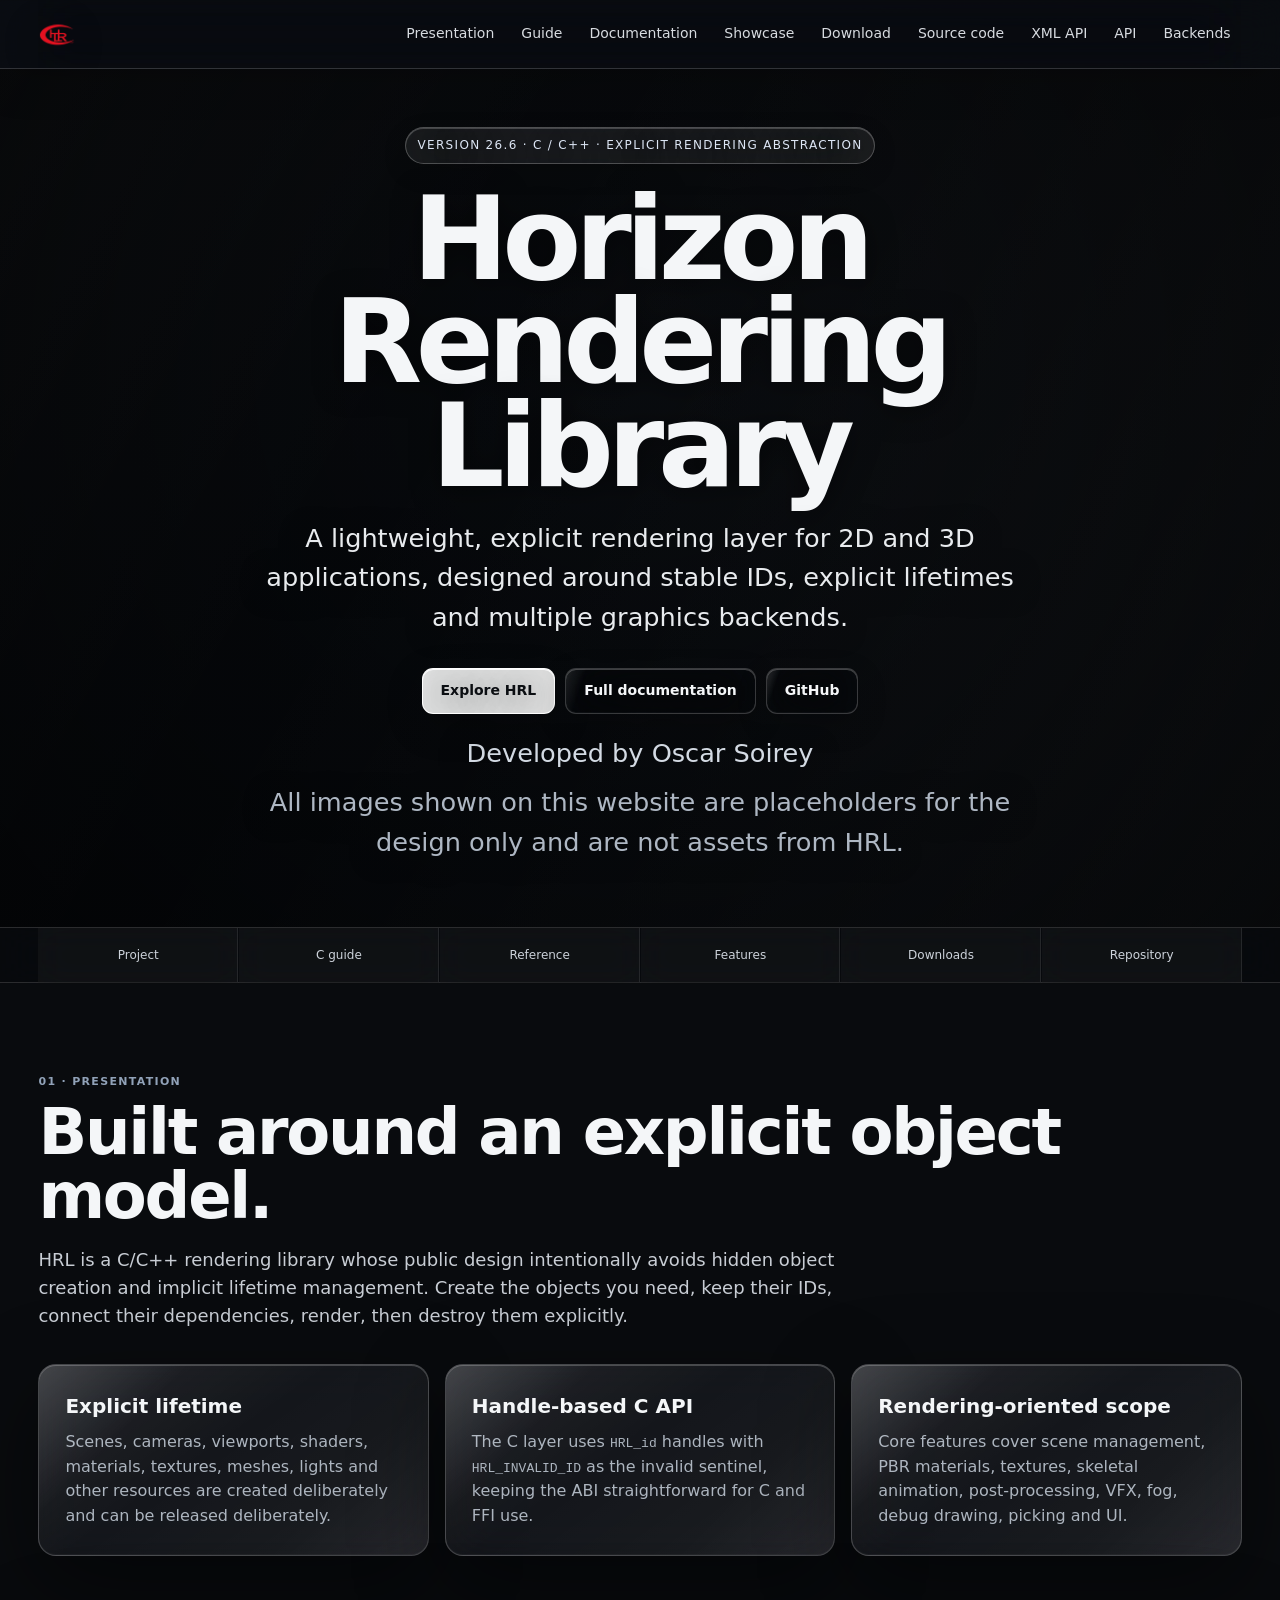
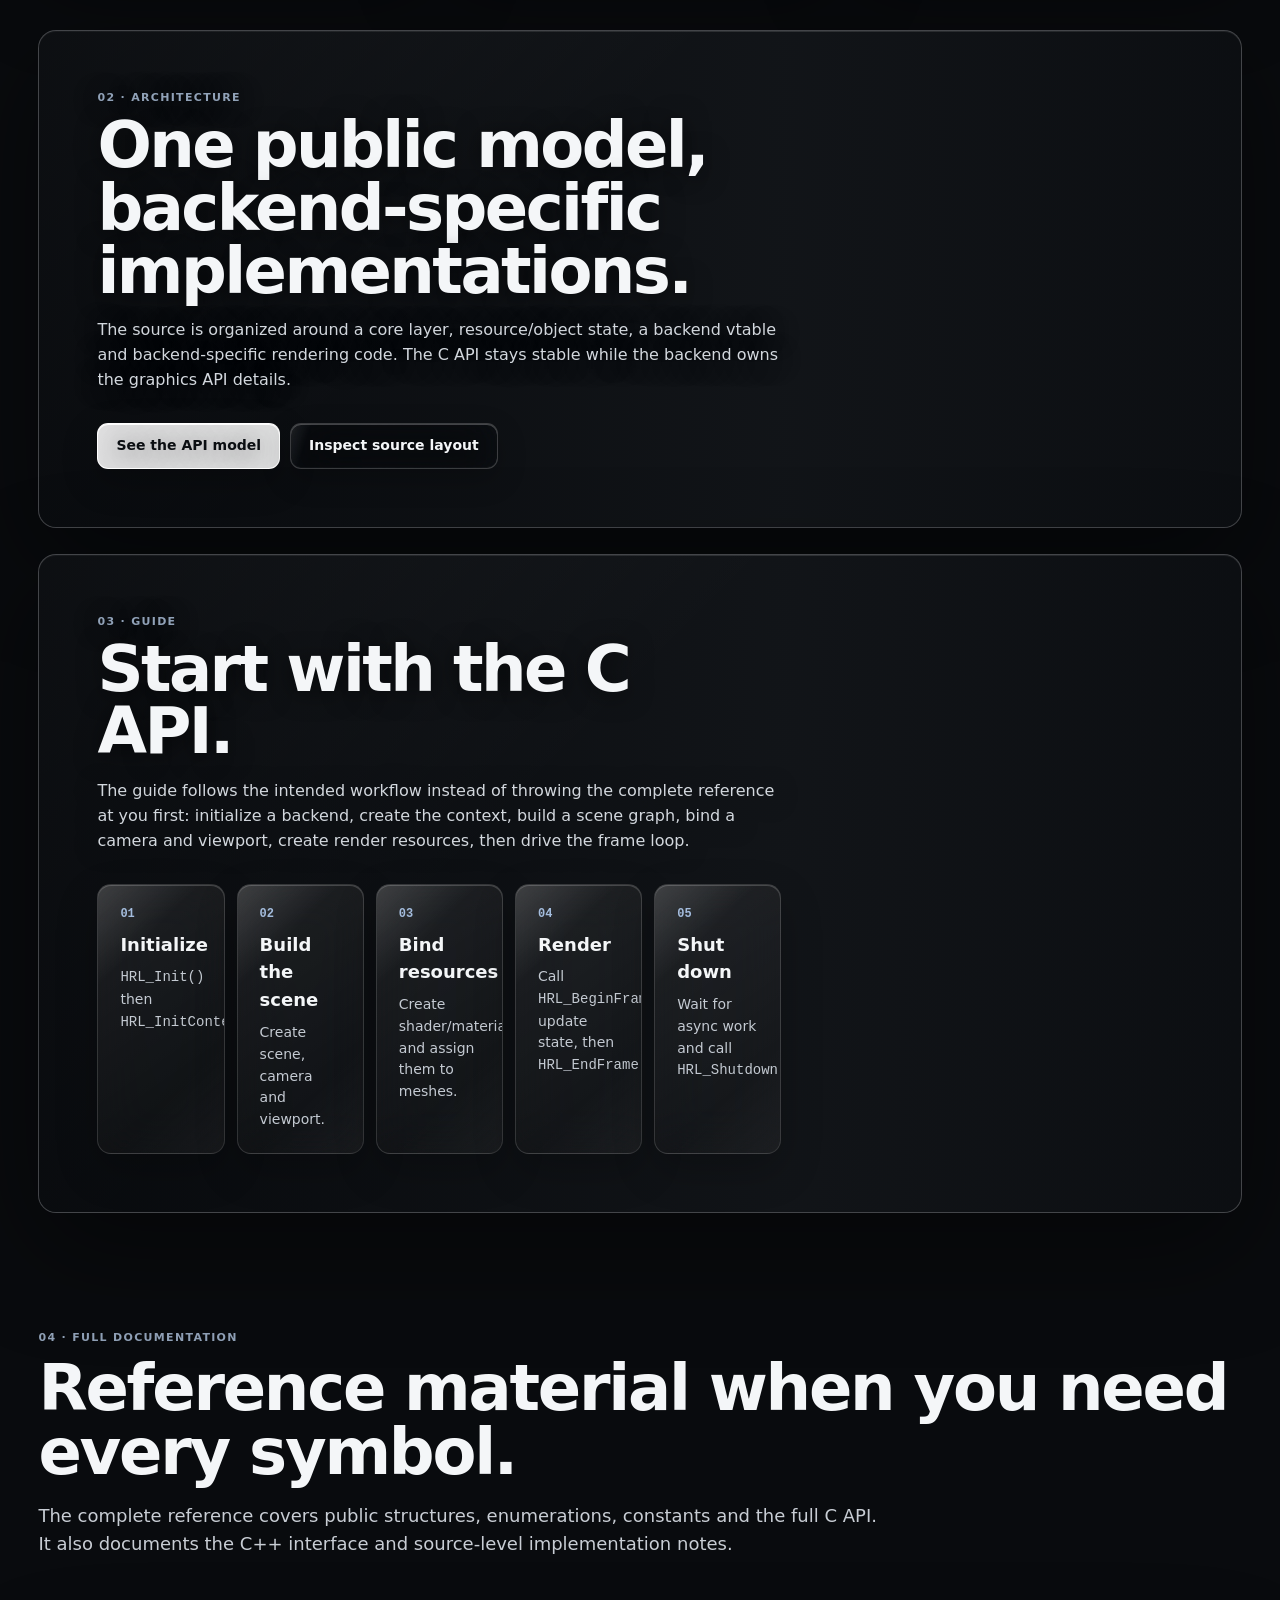
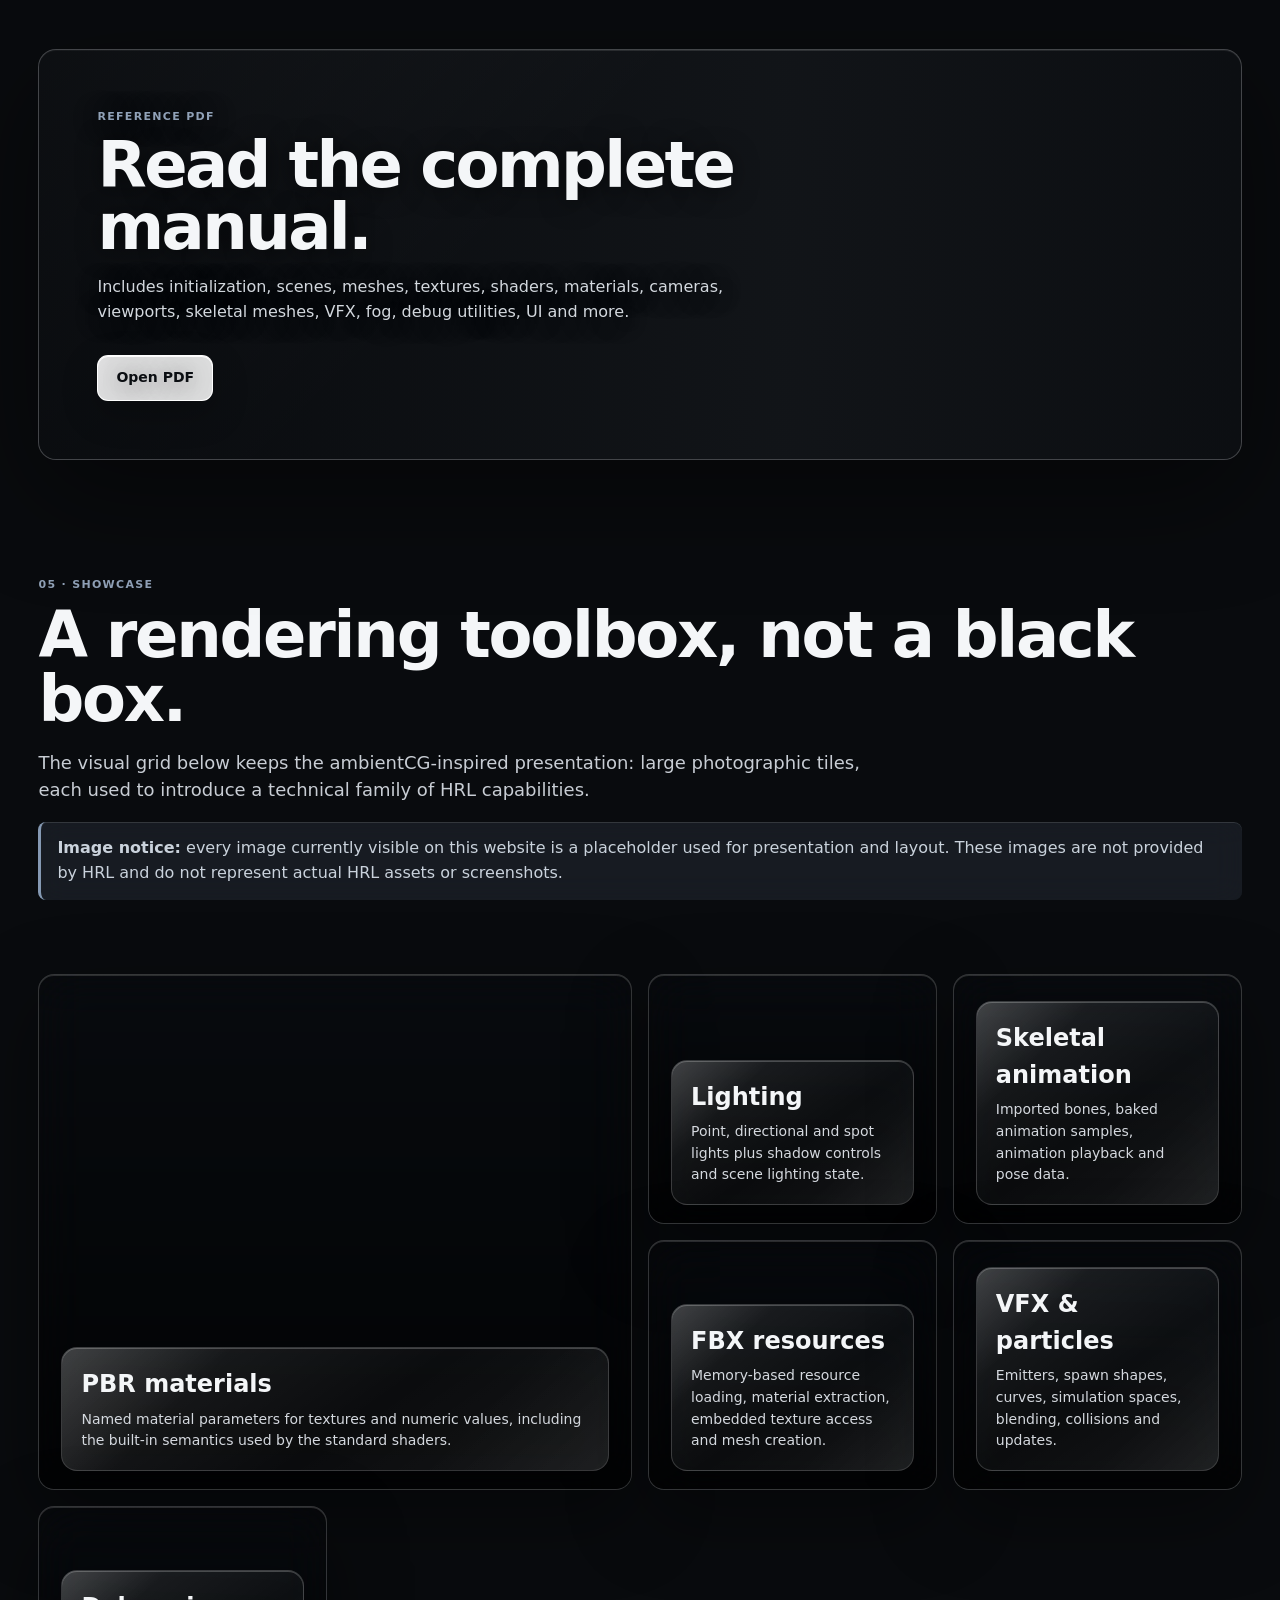
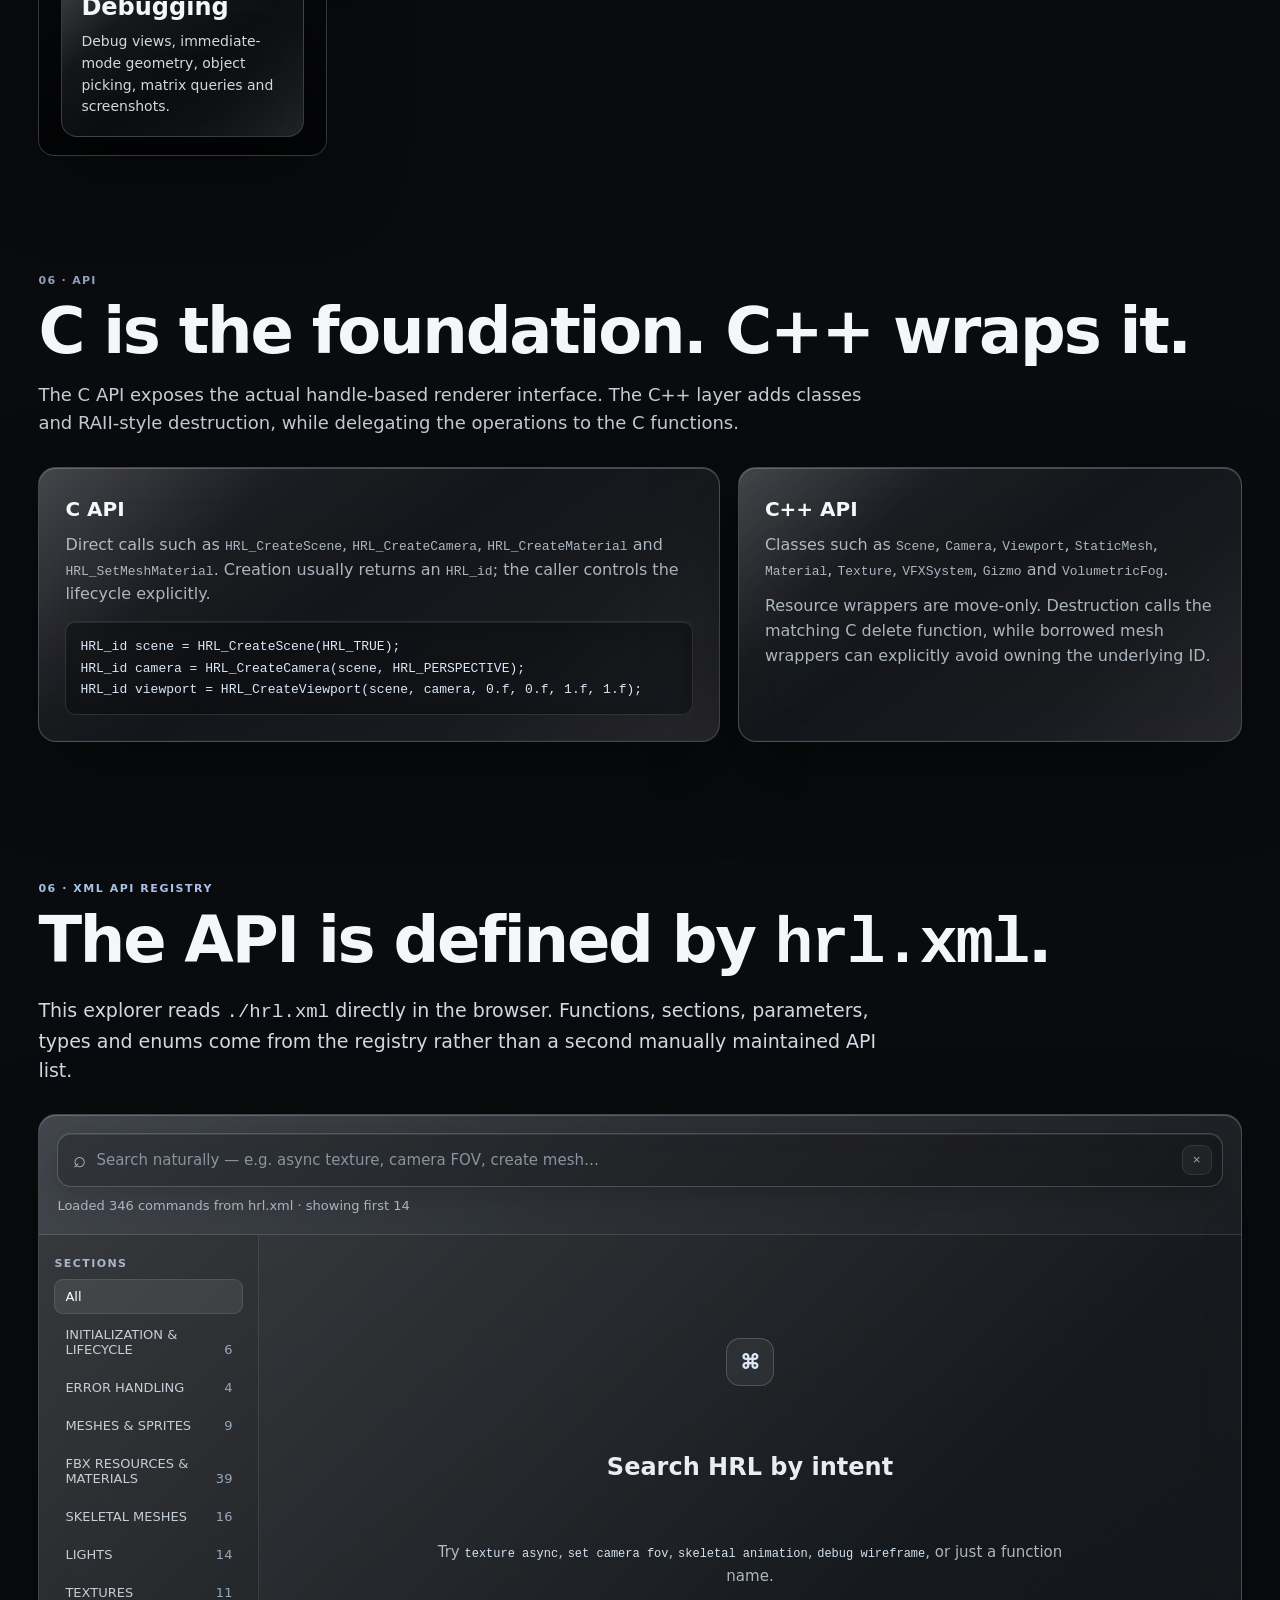
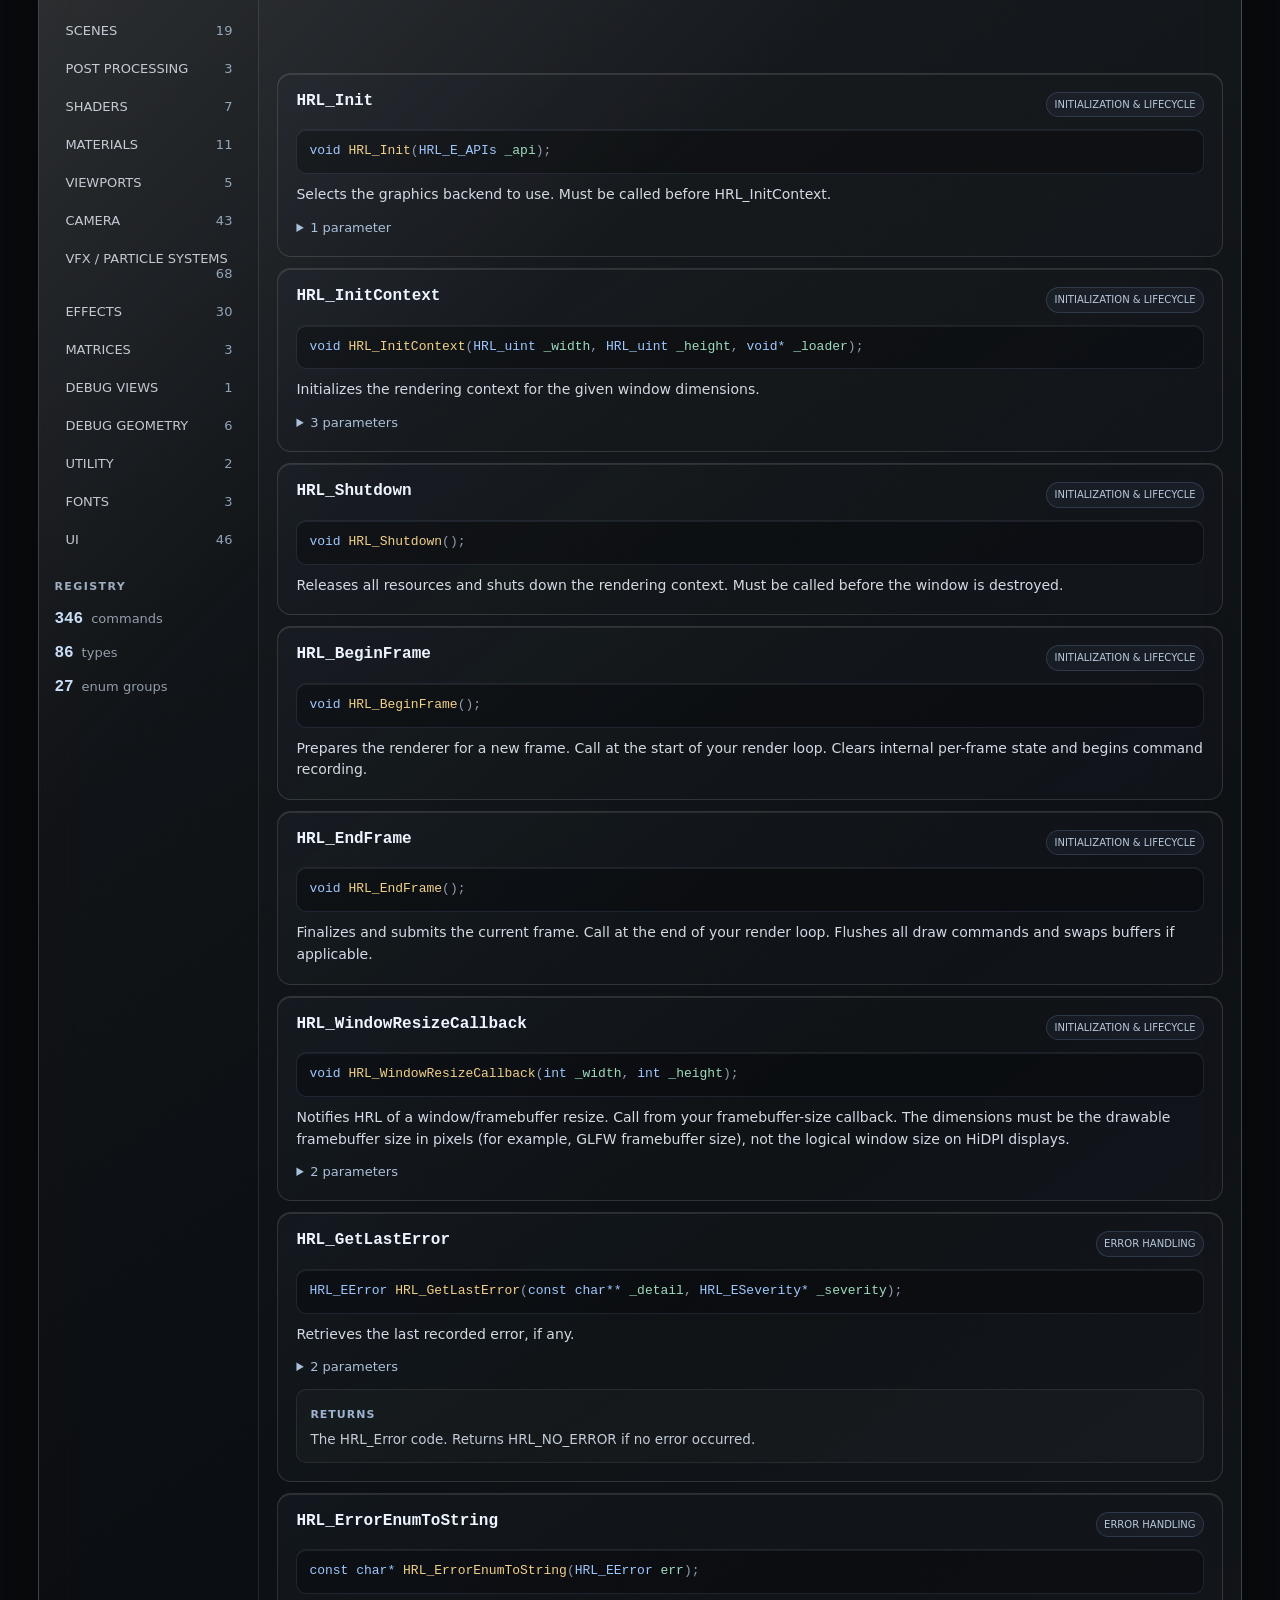
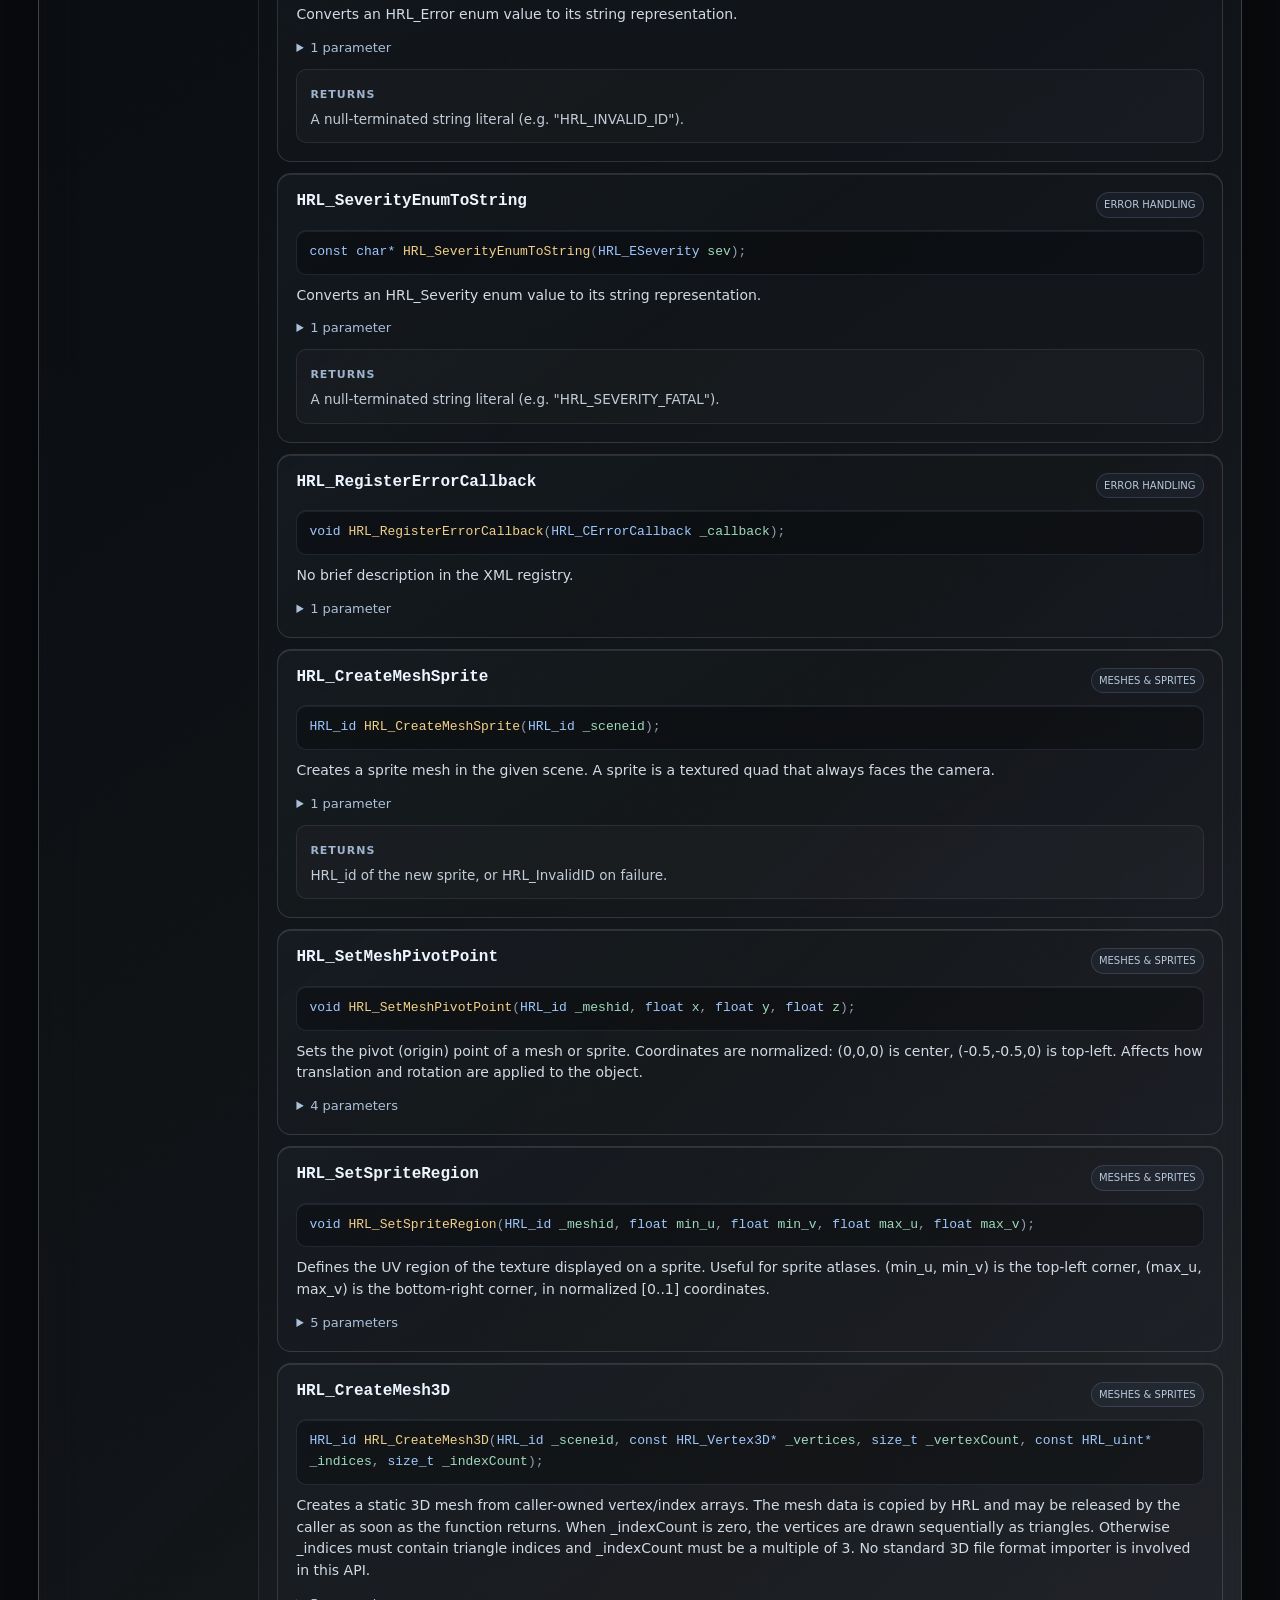
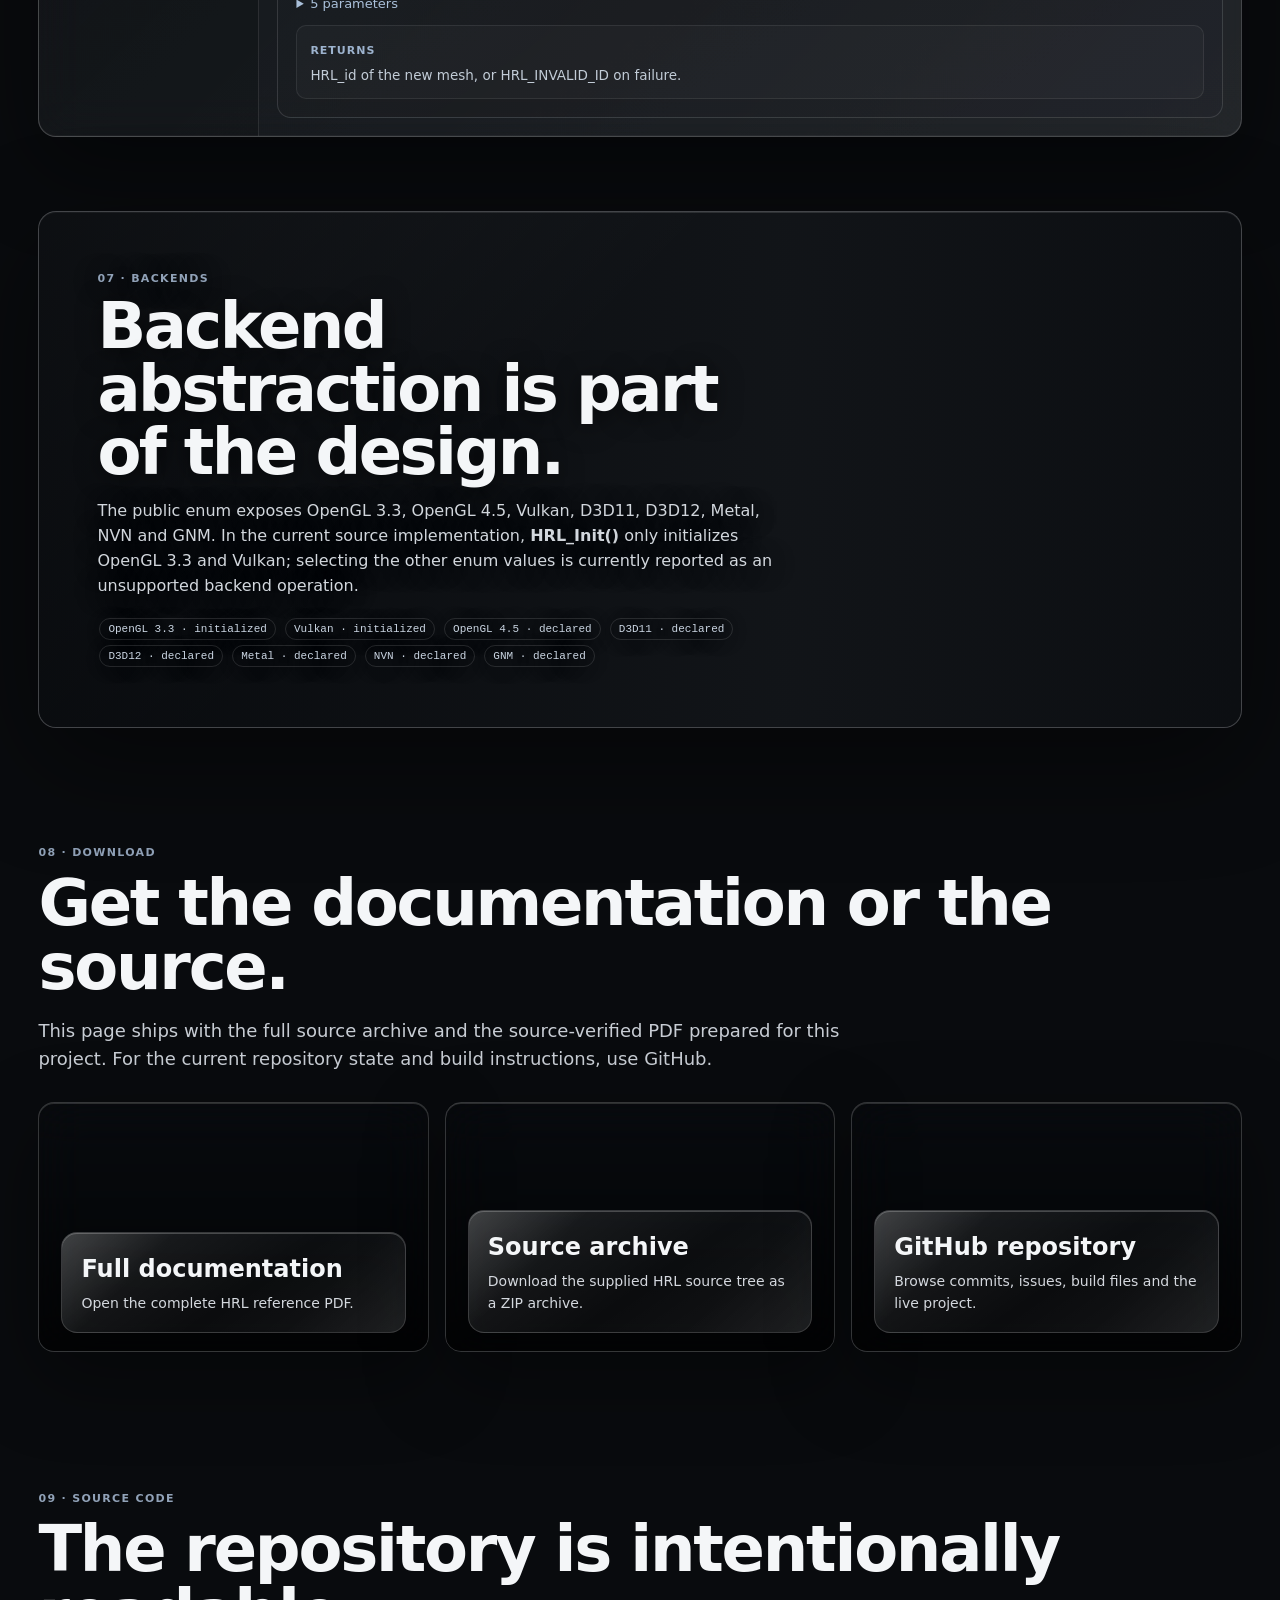
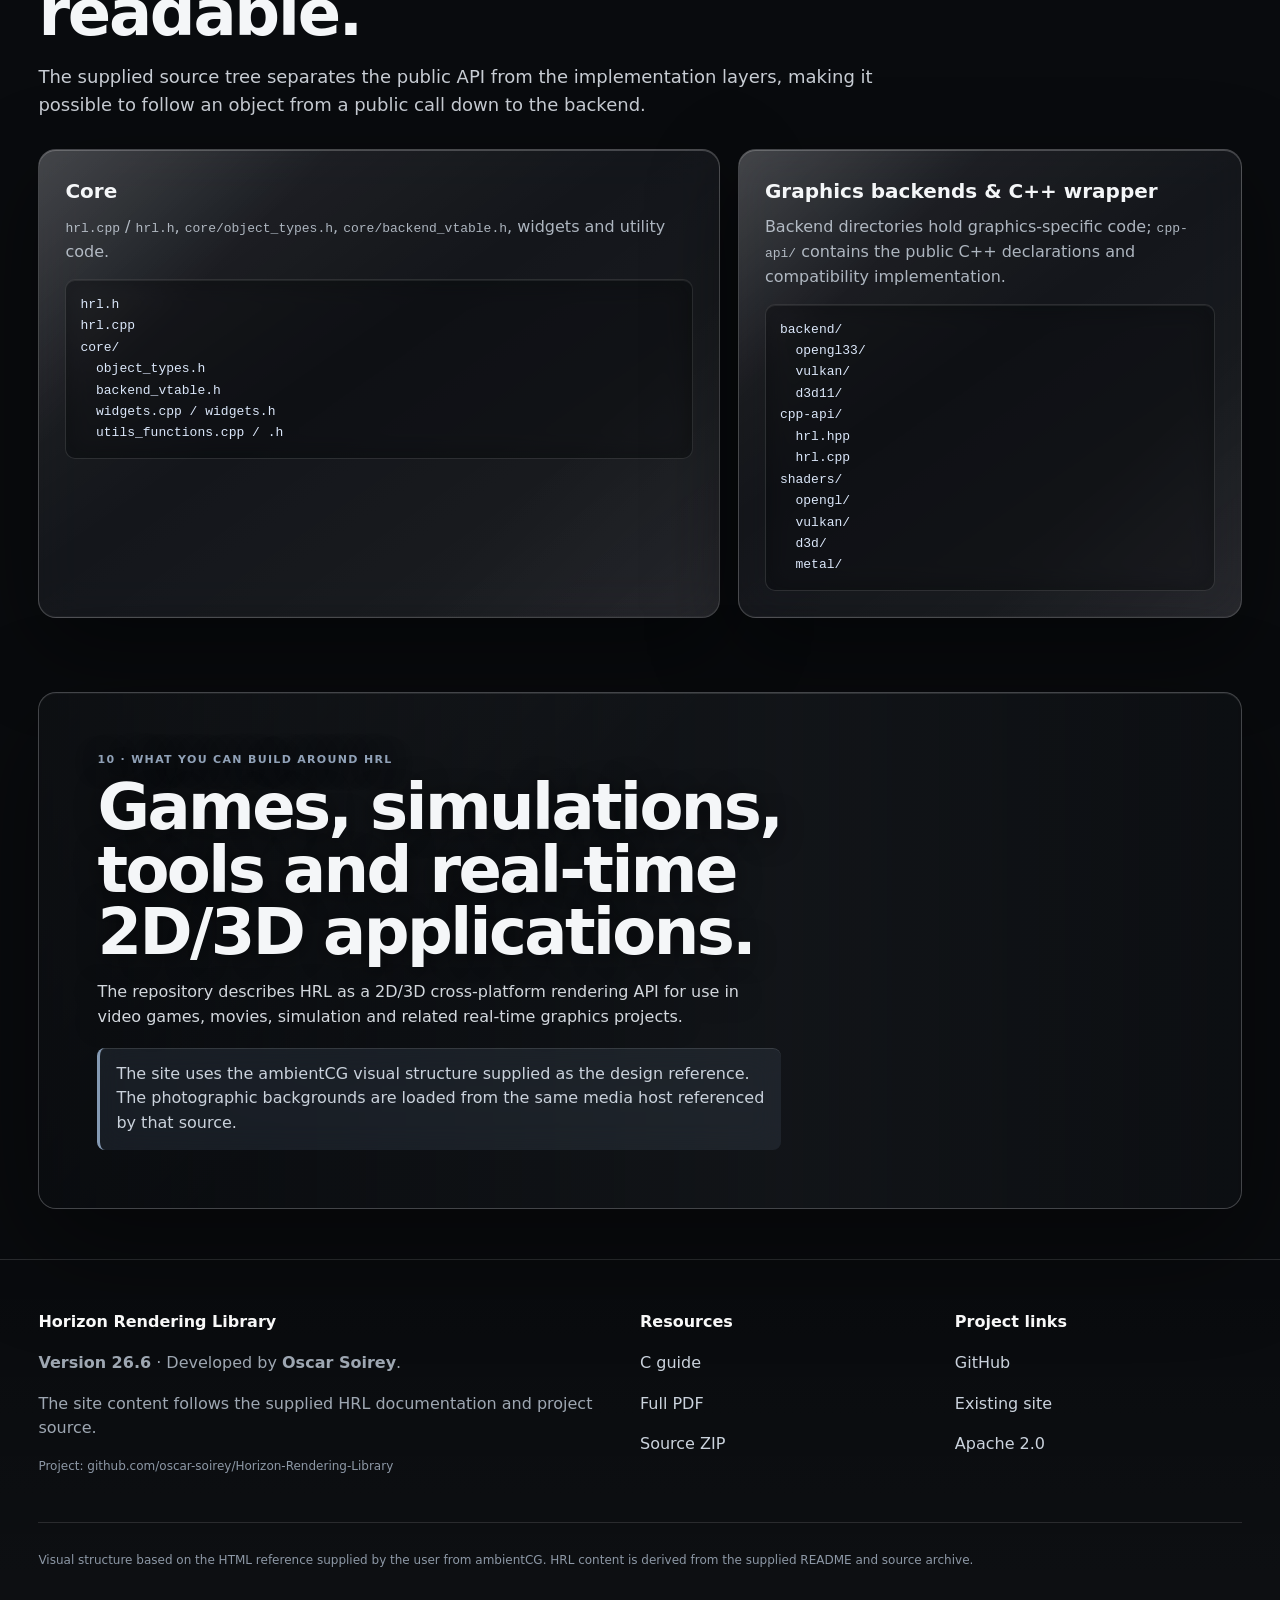
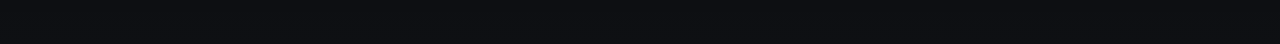
==== commit 5a43af85: "landscape and debug infos" ====
--- a/docs/index.html
+++ b/docs/index.html
@@ -402,6 +402,125 @@
       text-shadow:none;
     }
 
+
+
+    /* Refined typography + subtle color, scoped strictly to the XML API Registry. */
+    #xml-api{
+      --api-accent:#91b9f2;
+      --api-accent-2:#a6a2f6;
+      --api-green:#8ed8bb;
+      --api-warn:#e2c58d;
+      font-size:16.5px;
+    }
+    #xml-api .kicker{color:#a7c2e6;letter-spacing:.14em}
+    #xml-api .title{font-size:clamp(38px,5vw,72px)}
+    #xml-api .lead{font-size:19px;color:#d1d9e3}
+    #xml-api .api-toolbar{background:linear-gradient(135deg,rgba(126,168,226,.055),rgba(166,162,246,.025),rgba(255,255,255,.02))}
+    #xml-api #xml-api-search{font-size:15px}
+    #xml-api .api-meta{font-size:13px;color:#a8b6c6}
+    #xml-api .api-filter-title{font-size:11px;color:#9eacc0}
+    #xml-api .api-section-filter{font-size:13px}
+    #xml-api .api-stat{font-size:13px}
+    #xml-api .api-stat strong{font-size:16px;color:#c9ddf7}
+    #xml-api .api-card{font-size:15px;background:
+      linear-gradient(145deg,rgba(145,185,242,.055),rgba(255,255,255,.018) 48%,rgba(166,162,246,.035)),
+      rgba(0,0,0,.15)}
+    #xml-api .api-card:hover{border-color:rgba(145,185,242,.28)}
+    #xml-api .api-name{font-size:16px;color:#edf5ff}
+    #xml-api .api-section-tag{color:#b8c9dd;border-color:rgba(145,185,242,.18);background:rgba(145,185,242,.055)}
+    #xml-api .api-proto{font-size:13px;color:#dce9fb;border-color:rgba(145,185,242,.13);box-shadow:inset 0 1px 0 rgba(255,255,255,.07)}
+    #xml-api .api-brief{font-size:14px;color:#d2dae4}
+    #xml-api .api-detail summary{font-size:13px;color:#aac0da}
+    #xml-api .api-param-grid .pname{font-size:12px;color:#cfe0f6}
+    #xml-api .api-param-grid .pdesc{font-size:13px;color:#aeb9c5}
+    #xml-api .api-doc-block{margin-top:11px;padding:12px 13px;border:1px solid rgba(255,255,255,.08);border-radius:10px;background:rgba(255,255,255,.025)}
+    #xml-api .api-doc-label{display:inline-block;margin-bottom:5px;font-size:11px;text-transform:uppercase;letter-spacing:.09em;font-weight:800;color:#9db3ce}
+    #xml-api .api-doc-text{font-size:13.5px;line-height:1.65;color:#c2ccd7;white-space:pre-line}
+    #xml-api .api-annotation{border-left:3px solid rgba(145,185,242,.62);padding-left:10px}
+    #xml-api .api-annotation.warning{border-left-color:rgba(226,197,141,.72)}
+    #xml-api .api-annotation.note{border-left-color:rgba(142,216,187,.68)}
+    #xml-api .api-annotation.deprecated{border-left-color:rgba(210,139,139,.72)}
+    #xml-api .api-empty h3{font-size:24px}
+    #xml-api .api-empty p{font-size:15px}
+
+
+    #xml-api .api-proto{
+      font-family:var(--mono);
+    }
+    #xml-api .api-code-type{color:#9fc8ff}
+    #xml-api .api-code-fn{color:#f1d08a}
+    #xml-api .api-code-param{color:#9edbbd}
+    #xml-api .api-code-punct{color:#909caf}
+
+    /* XML API Explorer */
+    .api-shell{
+      background:
+        linear-gradient(145deg,rgba(255,255,255,.09),rgba(255,255,255,.025) 46%,rgba(255,255,255,.07)),
+        rgba(9,12,17,.42);
+    }
+    .api-toolbar{padding:18px;border-bottom:1px solid rgba(255,255,255,.12);background:rgba(255,255,255,.025)}
+    .api-search-wrap{
+      position:relative;display:flex;align-items:center;gap:8px;min-height:54px;padding:0 10px 0 15px;
+      border:1px solid rgba(255,255,255,.20);border-radius:14px;background:rgba(0,0,0,.24);
+      box-shadow:inset 0 1px 0 rgba(255,255,255,.09),0 10px 30px rgba(0,0,0,.18);
+    }
+    .api-search-icon{color:#aeb9c6;font-size:22px;line-height:1}
+    #xml-api-search{width:100%;background:transparent;border:0;outline:0;color:white;font:14px var(--sans)}
+    #xml-api-search::placeholder{color:#8994a0}
+    .api-clear{
+      width:30px;height:30px;flex:0 0 30px;border-radius:9px;border:1px solid rgba(255,255,255,.12);
+      background:rgba(255,255,255,.06);color:#cbd3dd;cursor:pointer;opacity:.75
+    }
+    .api-clear:hover{opacity:1;background:rgba(255,255,255,.10)}
+    .api-meta{margin-top:9px;color:#98a4b1;font-size:12px}
+    .api-content{display:grid;grid-template-columns:220px 1fr;min-height:550px}
+    .api-index{padding:20px 15px;border-right:1px solid rgba(255,255,255,.10);background:rgba(0,0,0,.15)}
+    .api-filter-title{color:#8995a3;font-size:10px;text-transform:uppercase;letter-spacing:.13em;font-weight:800;margin-bottom:7px}
+    .api-section-filter{
+      width:100%;text-align:left;padding:9px 10px;border:1px solid transparent;background:transparent;border-radius:9px;
+      color:#c0c8d2;cursor:pointer;font:12px var(--sans);margin-bottom:3px
+    }
+    .api-section-filter:hover,.api-section-filter.active{color:white;background:rgba(255,255,255,.08);border-color:rgba(255,255,255,.10)}
+    .api-stat{display:flex;gap:8px;align-items:baseline;padding:7px 0;color:#929daa;font-size:12px}
+    .api-stat strong{font:700 15px var(--mono);color:#e0e7ef}
+    .api-results{padding:18px;min-width:0}.api-list{display:grid;gap:11px}
+    .api-card{
+      position:relative;border:1px solid rgba(255,255,255,.13);border-radius:14px;
+      background:linear-gradient(145deg,rgba(255,255,255,.075),rgba(255,255,255,.018)),rgba(0,0,0,.17);
+      padding:18px;box-shadow:inset 0 1px 0 rgba(255,255,255,.10)
+    }
+    .api-card:hover{border-color:rgba(255,255,255,.24)}
+    .api-card-head{display:flex;align-items:flex-start;justify-content:space-between;gap:18px}
+    .api-name{color:#f4f7fb;font:700 15px var(--mono);overflow-wrap:anywhere}
+    .api-section-tag{
+      flex:0 0 auto;font-size:10px;color:#a8b6c7;border:1px solid rgba(255,255,255,.13);
+      background:rgba(255,255,255,.045);border-radius:99px;padding:4px 7px
+    }
+    .api-proto{
+      margin:12px 0 10px;padding:11px 12px;border-radius:10px;overflow:auto;
+      border:1px solid rgba(255,255,255,.10);background:rgba(0,0,0,.28);
+      color:#d7e5f8;font:12px/1.6 var(--mono);white-space:pre-wrap
+    }
+    .api-brief{margin:0;color:#c8d0d9;font-size:13px}
+    .api-detail{margin-top:12px}.api-detail summary{cursor:pointer;color:#9fafc0;font-size:12px;user-select:none}
+    .api-param-grid{display:grid;grid-template-columns:minmax(100px,.35fr) 1fr;margin-top:10px}
+    .api-param-grid>div{padding:9px 6px;border-bottom:1px solid rgba(255,255,255,.07)}
+    .api-param-grid .pname{font:11px var(--mono);color:#c8d6e8}.api-param-grid .pdesc{font-size:12px;color:#969faa}
+    .api-empty{min-height:420px;display:grid;place-items:center;text-align:center;padding:60px 24px;color:#939daa}
+    .api-empty>*{max-width:670px}
+    .api-empty-icon{width:48px;height:48px;display:grid;place-items:center;border:1px solid rgba(255,255,255,.18);
+      border-radius:14px;background:rgba(255,255,255,.06);color:#dbe6f5;font:700 20px var(--mono);margin-bottom:12px}
+    .api-empty h3{margin:0 0 5px;color:#e8edf3;font-size:22px}.api-empty p{margin:0;font-size:14px}
+    .api-empty code{font:12px var(--mono);color:#d4e2f3}
+    @media(max-width:900px){
+      .api-content{grid-template-columns:1fr}
+      .api-index{border-right:0;border-bottom:1px solid rgba(255,255,255,.10);display:flex;gap:6px;align-items:center;overflow:auto;padding:12px}
+      .api-filter-title,.api-stat{display:none}.api-section-filter{width:auto;white-space:nowrap;margin:0}
+    }
+    @media(max-width:720px){
+      .api-card-head{display:block}.api-section-tag{display:inline-block;margin-top:7px}.api-param-grid{grid-template-columns:1fr}
+    }
+
   </style>
 </head>
 <body>
@@ -416,6 +535,7 @@
       <a href="#showcase">Showcase</a>
       <a href="#download">Download</a>
       <a href="#source">Source code</a>
+      <a href="#xml-api">XML API</a>
       <a href="#api">API</a>
       <a href="#backends">Backends</a>
     </nav>
@@ -556,6 +676,49 @@
         <p>Classes such as <code>Scene</code>, <code>Camera</code>, <code>Viewport</code>, <code>StaticMesh</code>, <code>Material</code>, <code>Texture</code>, <code>VFXSystem</code>, <code>Gizmo</code> and <code>VolumetricFog</code>.</p>
         <p style="margin-top:12px">Resource wrappers are move-only. Destruction calls the matching C delete function, while borrowed mesh wrappers can explicitly avoid owning the underlying ID.</p>
       </article>
+    </div>
+  </section>
+
+
+  <section id="xml-api" class="section-pad shell">
+    <div class="fade">
+      <div class="kicker">06 · XML API Registry</div>
+      <h2 class="title">The API is defined by <code>hrl.xml</code>.</h2>
+      <p class="lead">This explorer reads <code>./hrl.xml</code> directly in the browser. Functions, sections, parameters, types and enums come from the registry rather than a second manually maintained API list.</p>
+    </div>
+
+    <div class="api-shell card fade" style="margin-top:28px;padding:0;overflow:hidden">
+      <div class="api-toolbar">
+        <div class="api-search-wrap">
+          <span class="api-search-icon">⌕</span>
+          <input id="xml-api-search" type="search" autocomplete="off"
+            placeholder="Search naturally — e.g. async texture, camera FOV, create mesh…"
+            aria-label="Search HRL API">
+          <button id="xml-api-clear" class="api-clear" type="button" title="Clear search">×</button>
+        </div>
+        <div class="api-meta"><span id="xml-api-status">Loading hrl.xml…</span></div>
+      </div>
+
+      <div class="api-content">
+        <aside class="api-index">
+          <div class="api-filter-title">Sections</div>
+          <button class="api-section-filter active" data-section="">All</button>
+          <div id="xml-api-sections"></div>
+          <div class="api-filter-title" style="margin-top:18px">Registry</div>
+          <div class="api-stat"><strong id="xml-api-command-count">—</strong><span>commands</span></div>
+          <div class="api-stat"><strong id="xml-api-type-count">—</strong><span>types</span></div>
+          <div class="api-stat"><strong id="xml-api-enum-count">—</strong><span>enum groups</span></div>
+        </aside>
+
+        <div class="api-results">
+          <div id="xml-api-empty" class="api-empty">
+            <div class="api-empty-icon">⌘</div>
+            <h3>Search HRL by intent</h3>
+            <p>Try <code>texture async</code>, <code>set camera fov</code>, <code>skeletal animation</code>, <code>debug wireframe</code>, or just a function name.</p>
+          </div>
+          <div id="xml-api-list" class="api-list"></div>
+        </div>
+      </div>
     </div>
   </section>
 
@@ -675,5 +838,265 @@
   }, {threshold:.12});
   document.querySelectorAll('.fade').forEach(el => io.observe(el));
 </script>
+
+<script>
+(function(){
+  const root=document.getElementById('xml-api'); if(!root)return;
+  const search=document.getElementById('xml-api-search'), clear=document.getElementById('xml-api-clear');
+  const status=document.getElementById('xml-api-status'), list=document.getElementById('xml-api-list'), empty=document.getElementById('xml-api-empty');
+  const sectionBox=document.getElementById('xml-api-sections'), commandCount=document.getElementById('xml-api-command-count');
+  const typeCount=document.getElementById('xml-api-type-count'), enumCount=document.getElementById('xml-api-enum-count');
+  let records=[], activeSection='';
+
+  const synonyms={
+    create:['new','make','load','construct','spawn','add'], delete:['destroy','remove','free','release'],
+    texture:['image','tex','diffuse','albedo'], material:['mat'], shader:['program','gpu program'],
+    camera:['view','fov','projection','perspective','ortho','orthographic'],
+    viewport:['view rectangle','screen region','split screen','picture in picture'],
+    mesh:['model','geometry','3d','sprite'], skeletal:['skinned','bone','rig'], animation:['anim','skeletal','bone'],
+    async:['asynchronous','background','non blocking','ready','wait'],
+    debug:['diagnostic','wireframe','normal','lighting','visualize','inspect'],
+    light:['lighting','point','directional','spot','shadow'], vfx:['particle','particles','effect','emitter'],
+    fog:['volumetric','god rays','ambient occlusion','ao'], error:['failure','warning','severity','diagnostic'],
+    init:['initialize','startup','context','backend'], resize:['window size','framebuffer','hidpi'],
+    ui:['widget','button','label','slider','checkbox','progressbar'], fbx:['model file','import','ufbx','material extraction']
+  };
+  function norm(x){return(x||'').toLowerCase().normalize('NFD').replace(/[\u0300-\u036f]/g,'')
+    .replace(/([a-z0-9])([A-Z])/g,'$1 $2').replace(/[_\-./:]+/g,' ').replace(/[^a-z0-9\s]/g,' ').replace(/\s+/g,' ').trim()}
+  function toks(x){return norm(x).split(' ').filter(t=>t.length>1)}
+  function esc(x){return String(x??'').replace(/[&<>"']/g,c=>({'&':'&amp;','<':'&lt;','>':'&gt;','"':'&quot;',"'":'&#039;'}[c]))}
+  function text(el,sel){const n=el.querySelector(sel);return n?n.textContent.trim():''}
+  function parseDoxygen(raw, xmlParams){
+    const lines=(raw||'').replace(/\r/g,'').split('\n');
+    const tags=[];
+    let current=null;
+    const plain=[];
+    for(const original of lines){
+      const line=original.trim();
+      if(!line) continue;
+      const m=line.match(/^@([A-Za-z_]\w*)(?:\s*\[([^\]]+)\])?\s*(.*)$/);
+      if(m){
+        const tag=m[1].toLowerCase();
+        const modifier=m[2]||'';
+        let rest=m[3]||'';
+        const item={tag,modifier,name:'',text:rest};
+        if(tag==='param'||tag==='tparam'||tag==='arg'||tag==='argument'){
+          const pm=rest.match(/^(\S+)\s*(.*)$/);
+          if(pm){ item.name=pm[1]; item.text=pm[2]||''; }
+        }
+        tags.push(item); current=item; continue;
+      }
+      if(current) current.text=(current.text?current.text+' ':'')+line;
+      else plain.push(line);
+    }
+
+    const by=(...names)=>tags.filter(t=>names.includes(t.tag));
+    const briefTag=tags.find(t=>t.tag==='brief');
+    const returnTags=by('return','returns');
+    const paramTags=by('param','tparam','arg','argument');
+
+    const params=(xmlParams||[]).map(p=>{
+      const match=paramTags.find(t=>t.name===p.name);
+      return {...p, comment:match?.text||p.desc||'' , direction:match?.modifier||''};
+    });
+    for(const tag of paramTags){
+      if(!params.some(p=>p.name===tag.name)){
+        params.push({name:tag.name,type:'',desc:'',comment:tag.text,direction:tag.modifier||''});
+      }
+    }
+
+    const extras=tags.filter(t=>!['brief','param','tparam','arg','argument','return','returns'].includes(t.tag));
+    return {
+      brief:briefTag?.text || plain.join(' '),
+      params,
+      returns:returnTags.map(t=>t.text).filter(Boolean),
+      extras,
+      raw
+    };
+  }
+
+  function rec(cmd,section){
+    const name=cmd.getAttribute('name')||'', ret=cmd.getAttribute('return')||text(cmd,'proto > type')||'';
+    const rawDocs=text(cmd,'documentation');
+    const xmlBrief=text(cmd,'brief');
+    const xmlParams=[...cmd.children].filter(n=>n.tagName==='param').map(p=>({
+      name:p.getAttribute('name')||'', type:p.getAttribute('type')||'', desc:p.getAttribute('description')||''
+    }));
+    const parsed=parseDoxygen(rawDocs,xmlParams);
+    const brief=parsed.brief||xmlBrief;
+    const params=parsed.params.map(p=>({...p,desc:p.comment||p.desc||''}));
+    return {
+      name,section,returnType:ret,brief,docs:rawDocs,params,
+      returns:parsed.returns,extras:parsed.extras,
+      proto:`${ret} ${name}(${params.map(p=>`${p.type} ${p.name}`).join(', ')});`,
+      searchText:norm([
+        name,section,ret,brief,rawDocs,...params.flatMap(p=>[p.name,p.type,p.desc,p.direction]),
+        ...parsed.returns, ...parsed.extras.flatMap(x=>[x.tag,x.text,x.name])
+      ].join(' '))
+    };
+  }
+
+  function expand(q){const base=toks(q),extra=[];for(const t of base)if(synonyms[t])extra.push(...synonyms[t].flatMap(toks));return[...new Set([...base,...extra])]}
+  function lev(a,b){if(a===b)return 0;if(!a)return b.length;if(!b)return a.length;let p=Array.from({length:b.length+1},(_,i)=>i);
+    for(let i=0;i<a.length;i++){const c=[i+1];for(let j=0;j<b.length;j++)c.push(Math.min(c[j]+1,p[j+1]+1,p[j]+(a[i]===b[j]?0:1)));p=c}return p[b.length]}
+  function fuzzy(t,txt){if(txt.includes(t))return 1;let best=0;for(const w of txt.split(' ')){if(Math.abs(w.length-t.length)>3)continue;best=Math.max(best,1-lev(t,w)/Math.max(t.length,w.length))}return best}
+  function score(r,q){
+    const query=norm(q), orig=toks(q), ex=expand(q), name=norm(r.name), sec=norm(r.section), brief=norm(r.brief), docs=norm(r.docs), all=r.searchText;
+    let s=0;
+    if(name===query)s+=1300;if(name.includes(query))s+=400;if(brief.includes(query))s+=100;if(docs.includes(query))s+=50;if(sec.includes(query))s+=140;
+    for(const t of ex){
+      if(name===t)s+=220;else if(name.startsWith(t))s+=125;else if(name.includes(t))s+=85;
+      if(sec.includes(t))s+=35;if(brief.includes(t))s+=24;else if(docs.includes(t))s+=11;else if(all.includes(t))s+=6;
+      const f=fuzzy(t,name);if(f>=.8)s+=28*f;
+    }
+    const hits=orig.filter(t=>all.includes(t)).length;if(orig.length&&hits===orig.length)s+=150;s+=hits*22;
+    if(orig.includes('async')&&/(ready|wait|async)/.test(name+' '+brief))s+=100;
+    if(orig.includes('camera')&&/(camera|projection|fov)/.test(name+' '+brief))s+=60;
+    if(orig.includes('texture')&&/(texture|material)/.test(name+' '+brief))s+=45;
+    if(orig.includes('create')&&/^hrl create/i.test(r.name))s+=75;
+    if(orig.includes('delete')&&/^hrl delete/i.test(r.name))s+=75;
+    if(orig.includes('set')&&/^hrl set/i.test(r.name))s+=30;return s;
+  }
+  function renderExtraTag(tag){
+    const labelMap={
+      note:'Note',remark:'Remark',warning:'Warning',attention:'Attention',
+      deprecated:'Deprecated',see:'See also',sa:'See also',since:'Since',
+      precondition:'Precondition',postcondition:'Postcondition',invariant:'Invariant',
+      throws:'Throws',exception:'Exception',retval:'Return value'
+    };
+    const label=labelMap[tag.tag] || tag.tag;
+    let cls='';
+    if(tag.tag==='warning'||tag.tag==='attention') cls=' warning';
+    if(tag.tag==='note'||tag.tag==='remark') cls=' note';
+    if(tag.tag==='deprecated') cls=' deprecated';
+    return `<div class="api-doc-block api-annotation${cls}">
+      <div class="api-doc-label">${esc(label)}${tag.name?` · ${esc(tag.name)}`:''}</div>
+      <div class="api-doc-text">${esc(tag.text||'')}</div>
+    </div>`;
+  }
+
+  function apiCodeProto(r){
+    const type=x=>`<span class="api-code-type">${esc(x)}</span>`;
+    const fn=`<span class="api-code-fn">${esc(r.name)}</span>`;
+    const param=x=>`<span class="api-code-param">${esc(x)}</span>`;
+    const punct=x=>`<span class="api-code-punct">${x}</span>`;
+    const ret=r.returnType?type(r.returnType):'';
+    const params=r.params.map((p,i)=>{
+      const t=p.type?type(p.type)+' ':'';
+      const n=p.name?param(p.name):'';
+      return t+n+(i<r.params.length-1?punct(', '):'');
+    }).join('');
+    return `${ret}${ret?' ':''}${fn}${punct('(')}${params}${punct(');')}`;
+  }
+
+  function card(r){
+    const params=r.params.length?`
+      <details class="api-detail">
+        <summary>${r.params.length} parameter${r.params.length>1?'s':''}</summary>
+        <div class="api-param-grid">
+          ${r.params.map(p=>`<div class="pname">${esc(p.name)}${p.direction?` <span style="color:#92a9c4">[${esc(p.direction)}]</span>`:''}<br><span style="color:#788695">${esc(p.type||'parameter')}</span></div>
+          <div class="pdesc">${esc(p.desc||'No parameter documentation.')}</div>`).join('')}
+        </div>
+      </details>`:'';
+
+    const returns=r.returns.length?`
+      <div class="api-doc-block">
+        <div class="api-doc-label">Returns</div>
+        <div class="api-doc-text">${r.returns.map(esc).join('\n\n')}</div>
+      </div>`:'';
+
+    const extras=r.extras.length?r.extras.map(renderExtraTag).join(''):'';
+
+    return `<article class="api-card">
+      <div class="api-card-head">
+        <div class="api-name">${esc(r.name)}</div>
+        <span class="api-section-tag">${esc(r.section)}</span>
+      </div>
+      <pre class="api-proto">${apiCodeProto(r)}</pre>
+      <p class="api-brief">${esc(r.brief||'No brief description in the XML registry.')}</p>
+      ${params}
+      ${returns}
+      ${extras}
+    </article>`;
+  }
+
+  function setActiveSection(section){
+    activeSection=section||'';
+    document.querySelectorAll('#xml-api .api-section-filter').forEach(x=>{
+      x.classList.toggle('active',(x.dataset.section||'')===activeSection);
+    });
+    run();
+  }
+
+  function renderSections(){
+    const counts={};
+    records.forEach(r=>counts[r.section]=(counts[r.section]||0)+1);
+    sectionBox.innerHTML=Object.entries(counts).map(([n,c])=>
+      `<button class="api-section-filter" data-section="${esc(n)}">${esc(n)} <span style="float:right;color:#8ea1b7">${c}</span></button>`
+    ).join('');
+
+    // The "All" button lives outside the generated section list.
+    const allButton=document.querySelector('#xml-api .api-section-filter[data-section=""]');
+    if(allButton) allButton.addEventListener('click',()=>setActiveSection(''));
+
+    sectionBox.querySelectorAll('.api-section-filter').forEach(b=>{
+      b.addEventListener('click',()=>setActiveSection(b.dataset.section||''));
+    });
+    setActiveSection(activeSection);
+  }
+
+  function run(){
+    const q=search.value.trim();
+    const pool=activeSection?records.filter(r=>r.section===activeSection):records;
+
+    if(!q){
+      empty.style.display='';
+      list.innerHTML=pool.slice(0,14).map(card).join('');
+      status.textContent=activeSection
+        ? `${pool.length} command(s) in ${activeSection} · showing first 14`
+        : `Loaded ${records.length} commands from hrl.xml · showing first 14`;
+      return;
+    }
+
+    const ranked=pool.map(r=>({r,s:score(r,q)}))
+      .filter(x=>x.s>0).sort((a,b)=>b.s-a.s).slice(0,80);
+
+    empty.style.display=ranked.length?'none':'';
+    list.innerHTML=ranked.map(x=>card(x.r)).join('');
+    status.textContent=ranked.length
+      ? `${ranked.length} relevant result${ranked.length>1?'s':''} for “${q}”`
+      : `No API entry matched “${q}”`;
+  }
+
+  async function load(){
+    try{
+      let raw;
+      try {
+        const response=await fetch('./hrl.xml',{cache:'no-store'});
+        if(!response.ok) throw new Error(`HTTP ${response.status}`);
+        raw=await response.text();
+      } catch(fetchError) {
+        const fallback=document.getElementById('hrl-xml-local-fallback');
+        if(!fallback) throw fetchError;
+        const binary=atob(fallback.textContent.trim());
+        const bytes=new Uint8Array(binary.length);
+        for(let i=0;i<binary.length;i++) bytes[i]=binary.charCodeAt(i);
+        raw=new TextDecoder('utf-8').decode(bytes);
+      }
+      const doc=new DOMParser().parseFromString(raw,'application/xml');
+      if(doc.querySelector('parsererror'))throw new Error('Invalid XML');
+      records=[...doc.querySelectorAll('commands > section > command')].map(c=>rec(c,c.parentElement.getAttribute('name')||'Uncategorized'));
+      commandCount.textContent=records.length;typeCount.textContent=doc.querySelectorAll('types > type').length;enumCount.textContent=doc.querySelectorAll('enums > enum_group').length;
+      status.textContent=`Loaded hrl.xml · registry v${doc.documentElement.getAttribute('registry_version')||'?'} · API ${doc.documentElement.getAttribute('version')||'?'}`;
+      renderSections();run();
+    }catch(e){status.textContent=`Could not load ./hrl.xml (${e.message})`;empty.querySelector('h3').textContent='API registry unavailable';empty.querySelector('p').innerHTML='Make sure <code>hrl.xml</code> is next to <code>index.html</code>, or serve the site over HTTP.'}
+  }
+  search.addEventListener('input',run);clear.addEventListener('click',()=>{search.value='';run();search.focus()});load();
+})();
+</script>
+
+
+<script id="hrl-xml-local-fallback" type="application/octet-stream">[base64]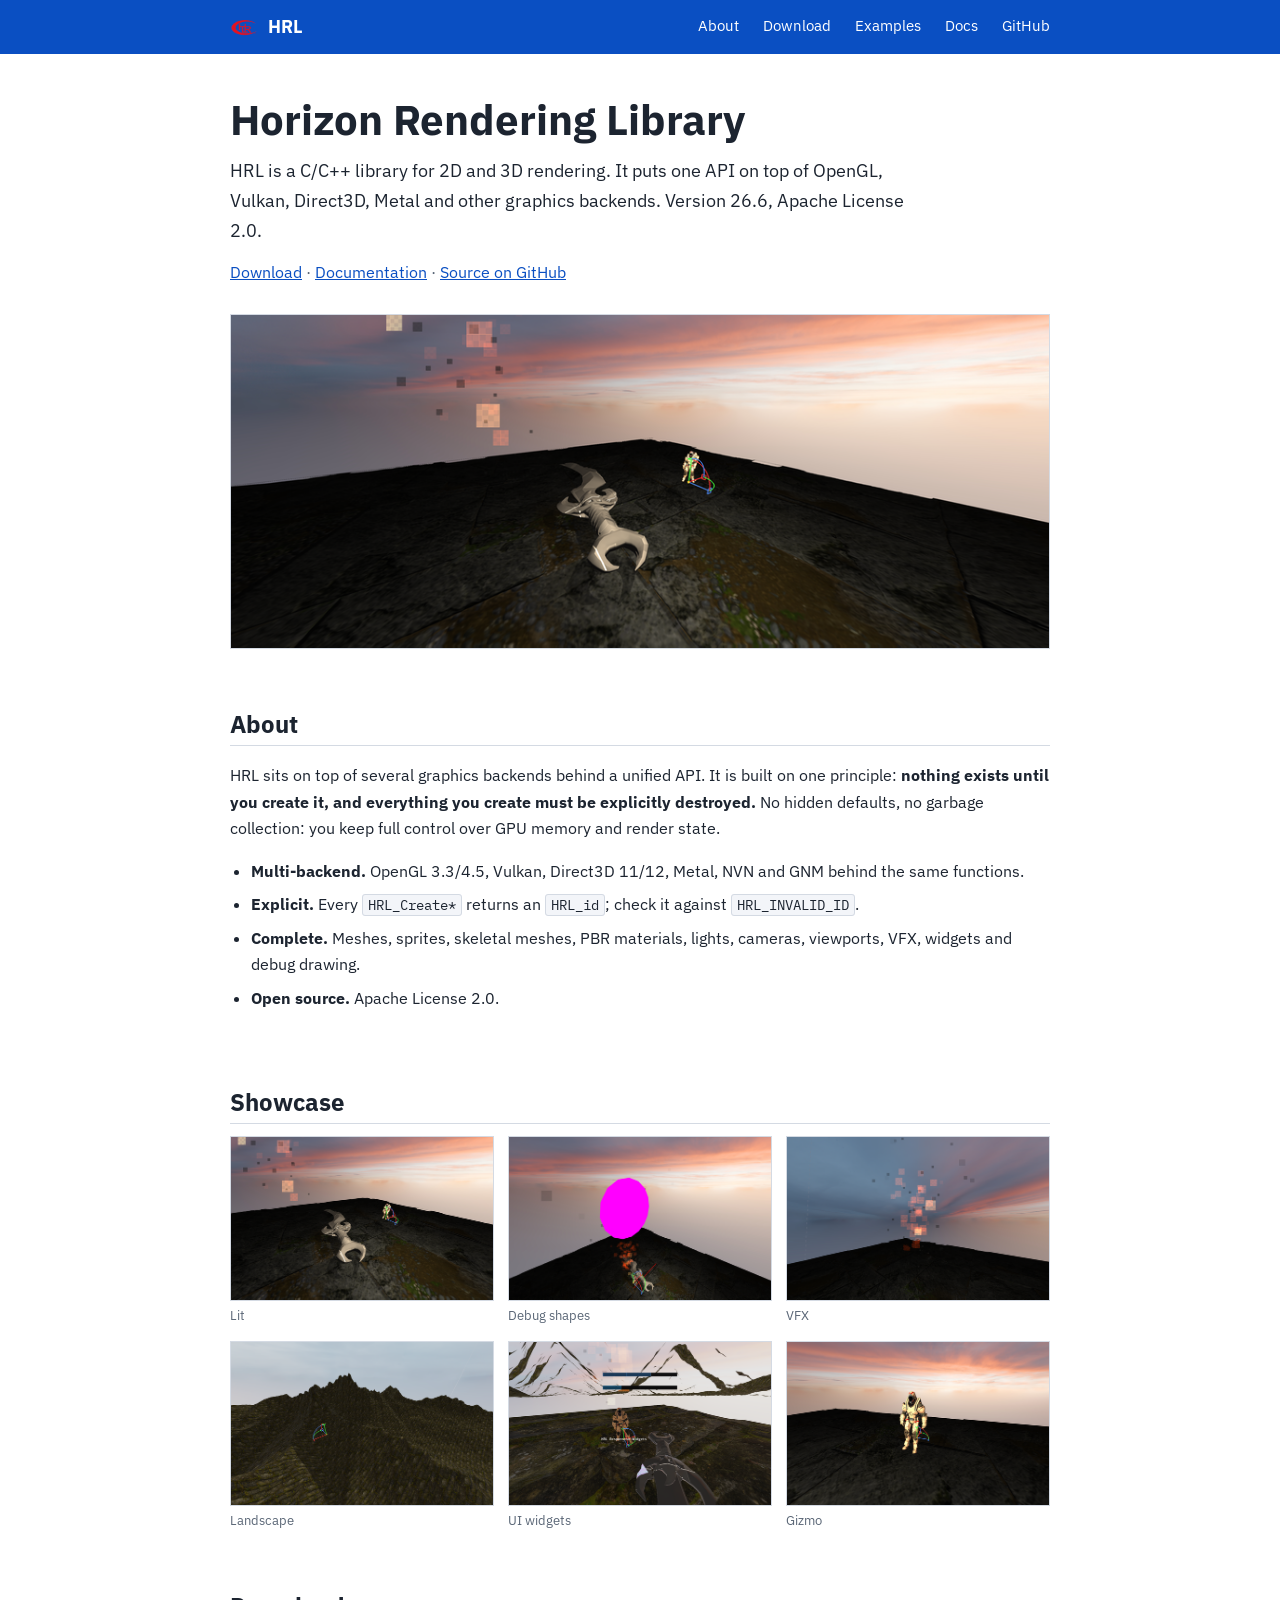
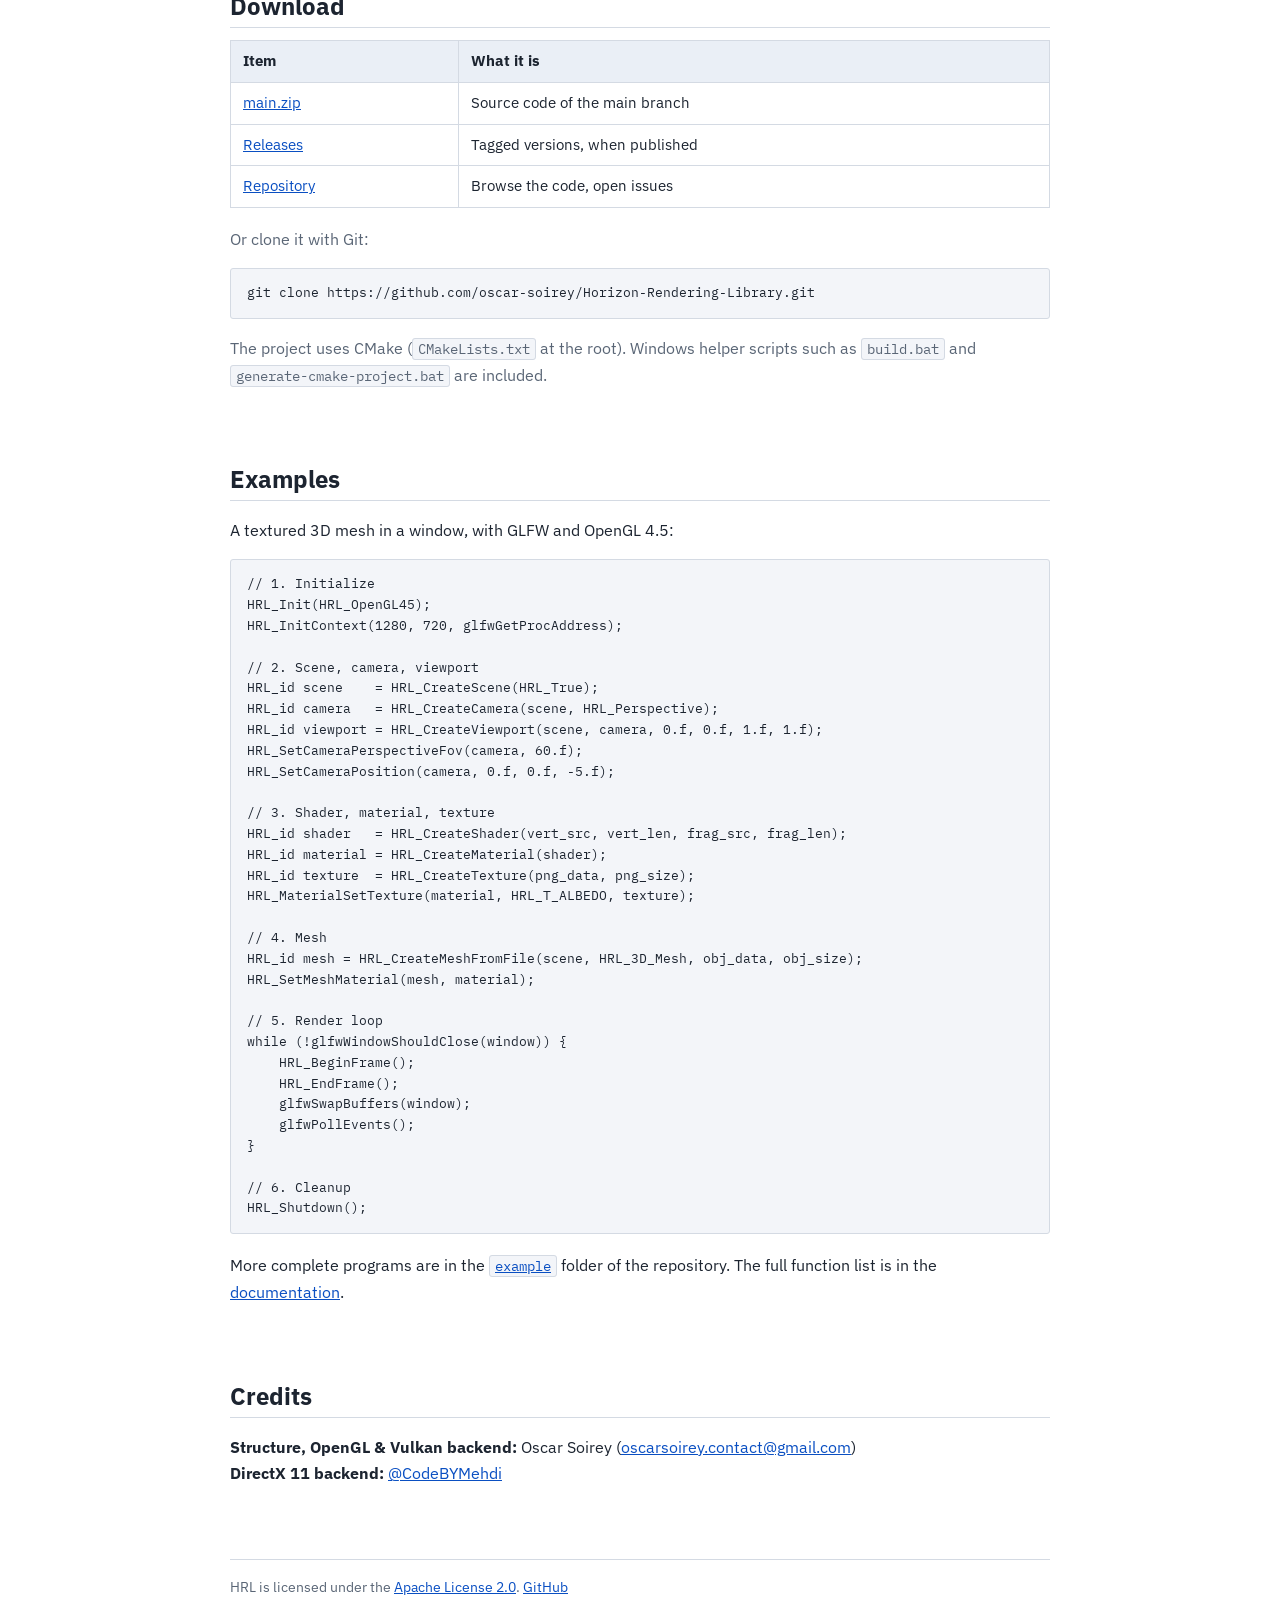
==== commit 81d325ac: "Docs: add new documentation format" ====
--- a/docs/index.html
+++ b/docs/index.html
@@ -1,1102 +1,100 @@
-<!doctype html>
+<!DOCTYPE html>
 <html lang="en">
 <head>
-  <meta charset="utf-8">
-  <meta name="viewport" content="width=device-width,initial-scale=1">
-  <meta name="description" content="Horizon Rendering Library — a lightweight, explicit C/C++ rendering abstraction layer.">
-  <title>Horizon Rendering Library</title>
-  <style>
-    :root {
-      --bg:#090b0e; --panel:#101318; --panel2:#151920; --text:#f4f6f8;
-      --muted:#adb5bf; --line:rgba(255,255,255,.12); --accent:#78a9ff;
-      --max:1440px; --radius:18px; --shadow:0 22px 60px rgba(0,0,0,.35);
-      --sans:Inter,ui-sans-serif,system-ui,-apple-system,BlinkMacSystemFont,"Segoe UI",sans-serif;
-      --mono:"SFMono-Regular",Consolas,"Liberation Mono",monospace;
-    }
-    *{box-sizing:border-box}
-    html{scroll-behavior:smooth;background:var(--bg)}
-    body{margin:0;font-family:var(--sans);color:var(--text);background:var(--bg);line-height:1.55}
-    a{color:inherit;text-decoration:none}
-    img{max-width:100%;display:block}
-    .shell{width:min(var(--max),94vw);margin:auto}
-    header{position:sticky;top:0;z-index:50;background:rgba(9,11,14,.85);backdrop-filter:blur(16px);border-bottom:1px solid var(--line)}
-    .topbar{min-height:68px;display:flex;align-items:center;justify-content:space-between;gap:18px}
-    .brand{display:flex;align-items:center;gap:12px;font-weight:800;letter-spacing:.03em}
-
-    .brand-logo{
-      width:38px;
-      height:38px;
-      object-fit:contain;
-      flex:0 0 38px;
-      border-radius:10px;
-      filter:drop-shadow(0 8px 20px rgba(0,0,0,.28));
-    }
-
-    .mark{width:34px;height:34px;border-radius:10px;display:grid;place-items:center;background:linear-gradient(135deg,#d9e8ff,#638bc7);color:#09101c;font-weight:900}
-    nav{display:flex;align-items:center;gap:5px;flex-wrap:wrap;justify-content:flex-end}
-    nav a{padding:8px 10px;border-radius:9px;color:#d7dbe0;font-size:14px}
-    nav a:hover{background:rgba(255,255,255,.07);color:white}
-    .menu{display:none}
-    .hero{min-height:78vh;position:relative;display:grid;place-items:center;overflow:hidden;background:
-      linear-gradient(180deg,rgba(5,8,12,.16),rgba(5,8,12,.87)),url("https://acg-media.struffelproductions.com/file/ambientCG-Web/media/backgrounds/30.jpg") center/cover fixed}
-    .hero::after{content:"";position:absolute;inset:0;background:radial-gradient(circle at 50% 35%,transparent 0,rgba(0,0,0,.42) 72%)}
-    .hero-content{position:relative;z-index:2;text-align:center;width:min(1050px,92vw);padding:80px 0}
-    .eyebrow{display:inline-flex;gap:10px;align-items:center;padding:8px 12px;border:1px solid rgba(255,255,255,.18);border-radius:99px;background:rgba(0,0,0,.28);font-size:12px;letter-spacing:.11em;text-transform:uppercase;color:#dde6f5}
-    h1{font-size:clamp(54px,9vw,128px);line-height:.9;letter-spacing:-.055em;margin:24px 0 20px}
-    .hero p{font-size:clamp(18px,2vw,26px);max-width:800px;margin:0 auto;color:#e8ebee}
-    .actions{margin:30px 0 0;display:flex;justify-content:center;gap:10px;flex-wrap:wrap}
-    .btn{display:inline-flex;align-items:center;justify-content:center;min-height:46px;padding:0 18px;border-radius:11px;border:1px solid var(--line);font-weight:700;font-size:14px}
-    .btn.primary{background:white;color:#0b0e12;border-color:white}
-    .btn.dark{background:rgba(0,0,0,.32)}
-    .btn:hover{transform:translateY(-1px)}
-    .quick{background:rgba(0,0,0,.45);border-top:1px solid var(--line);border-bottom:1px solid var(--line)}
-    .quick-grid{display:grid;grid-template-columns:repeat(6,1fr);gap:1px;background:var(--line)}
-    .quick a{padding:18px 12px;background:#0b0e12;text-align:center;font-size:12px;color:#cdd3db}
-    .quick a:hover{background:#151a21;color:white}
-    main{background:var(--bg)}
-    .intro{padding:90px 0 30px}
-    .kicker{text-transform:uppercase;letter-spacing:.12em;font-size:11px;color:#91a2b8;font-weight:800}
-    .title{font-size:clamp(34px,5vw,68px);line-height:1;letter-spacing:-.035em;margin:10px 0 18px}
-    .lead{max-width:840px;color:#c8cdd4;font-size:18px}
-    .info-grid{display:grid;grid-template-columns:repeat(3,1fr);gap:16px;margin-top:34px}
-    .card{background:linear-gradient(180deg,var(--panel2),var(--panel));border:1px solid var(--line);border-radius:var(--radius);padding:26px;box-shadow:var(--shadow)}
-    .card h3{margin:0 0 8px;font-size:20px}
-    .card p{margin:0;color:var(--muted)}
-    .code{margin:14px 0 0;padding:14px;background:#080a0d;border:1px solid rgba(255,255,255,.08);border-radius:10px;overflow:auto;color:#dbe7fa;font:13px/1.65 var(--mono)}
-    .media-section{margin:26px auto;width:min(var(--max),94vw);min-height:390px;position:relative;border-radius:var(--radius);overflow:hidden;background:#14171b center/cover fixed;box-shadow:var(--shadow);border:1px solid var(--line)}
-    .media-section::before{content:"";position:absolute;inset:0;background:linear-gradient(90deg,rgba(0,0,0,.75),rgba(0,0,0,.25) 60%,rgba(0,0,0,.58))}
-    .media-inner{position:relative;z-index:2;padding:58px;max-width:800px}
-    .media-inner h2{font-size:clamp(34px,5vw,68px);line-height:.98;letter-spacing:-.04em;margin:8px 0 16px}
-    .media-inner p{color:#d3d8de;max-width:720px}
-    .tile-grid{width:min(var(--max),94vw);margin:26px auto;display:grid;grid-template-columns:repeat(4,1fr);grid-auto-rows:minmax(230px,1fr);gap:16px}
-    .tile{position:relative;min-height:250px;border-radius:16px;overflow:hidden;border:1px solid var(--line);background-size:cover;background-position:center;box-shadow:var(--shadow)}
-    .tile::after{content:"";position:absolute;inset:0;background:linear-gradient(180deg,rgba(0,0,0,.05),rgba(0,0,0,.82))}
-    .tile .inner{position:absolute;z-index:2;left:22px;right:22px;bottom:20px}
-    .tile h3{margin:0 0 5px;font-size:24px}
-    .tile p{margin:0;color:#d4d8de;font-size:14px}
-    .span2{grid-column:span 2}
-    .span2h{grid-row:span 2}
-    .section-pad{padding:90px 0 48px}
-    .step-grid{display:grid;grid-template-columns:repeat(5,1fr);gap:12px;margin-top:30px}
-    .step{padding:22px;background:rgba(0,0,0,.42);border:1px solid var(--line);border-radius:14px}
-    .step .num{font:700 12px var(--mono);color:#9eb8db}
-    .step h3{margin:10px 0 8px;font-size:18px}
-    .step p{margin:0;color:#c4cad2;font-size:14px}
-    .spec-grid{display:grid;grid-template-columns:1.15fr .85fr;gap:18px;margin-top:30px}
-    .table{width:100%;border-collapse:collapse;font-size:14px}
-    .table th,.table td{padding:12px;border-bottom:1px solid var(--line);text-align:left;vertical-align:top}
-    .table th{color:#aab5c1;font-weight:700}
-    .pill{display:inline-block;border:1px solid var(--line);padding:4px 8px;border-radius:99px;font:11px var(--mono);color:#cad5e2;margin:2px}
-    .note{padding:14px 16px;border-left:3px solid #93aed2;background:rgba(147,174,210,.08);color:#cad2dc;border-radius:8px}
-    .footer{margin-top:50px;padding:50px 0 70px;border-top:1px solid var(--line);color:#9ea7b2}
-    .footer-grid{display:grid;grid-template-columns:2fr 1fr 1fr;gap:28px}
-    .footer h4{color:white;margin:0 0 10px}
-    .footer a{color:#cbd3dd}
-    .fade{opacity:0;transform:translateY(16px);transition:opacity .55s ease,transform .55s ease}
-    .fade.visible{opacity:1;transform:none}
-    .small{font-size:12px;color:#8d98a6}
-    @media (max-width:1050px) {
-      nav a:nth-child(n+7){display:none}
-      .quick-grid{grid-template-columns:repeat(3,1fr)}
-      .tile-grid{grid-template-columns:repeat(2,1fr)}
-      .step-grid{grid-template-columns:repeat(2,1fr)}
-      .info-grid{grid-template-columns:1fr}
-      .spec-grid,.footer-grid{grid-template-columns:1fr}
-    }
-    @media (max-width:720px) {
-      .topbar{min-height:62px}
-      nav{display:none}
-      .menu{display:inline-flex;border:1px solid var(--line);background:transparent;color:white;border-radius:10px;padding:8px 10px}
-      nav.open{display:flex;position:absolute;top:62px;left:0;right:0;padding:12px;background:#0b0e12;border-bottom:1px solid var(--line)}
-      nav.open a{width:100%}
-      .media-inner{padding:34px 26px}
-      .tile-grid{grid-template-columns:1fr}
-      .span2{grid-column:span 1}
-      .hero{min-height:72vh;background-attachment:scroll}
-      .media-section{background-attachment:scroll}
-      .quick-grid{grid-template-columns:repeat(2,1fr)}
-    }
-
-    /* --- amplified glassmorphism layer --- */
-    :root{
-      --glass-bg:rgba(255,255,255,.075);
-      --glass-bg-strong:rgba(255,255,255,.105);
-      --glass-border:rgba(255,255,255,.20);
-      --glass-highlight:rgba(255,255,255,.38);
-      --glass-shadow:0 28px 90px rgba(0,0,0,.42);
-      --glass-blur:24px;
-    }
-    body{
-      background:
-        radial-gradient(circle at 12% 12%,rgba(120,169,255,.075),transparent 28%),
-        radial-gradient(circle at 88% 35%,rgba(255,255,255,.055),transparent 26%),
-        var(--bg);
-    }
-    header{
-      background:rgba(8,10,14,.48);
-      border-bottom:1px solid rgba(255,255,255,.16);
-      box-shadow:0 12px 40px rgba(0,0,0,.18);
-    }
-    .topbar,.quick,.card,.media-section,.tile,.step,.btn,.eyebrow{
-      -webkit-backdrop-filter:blur(var(--glass-blur)) saturate(135%);
-      backdrop-filter:blur(var(--glass-blur)) saturate(135%);
-    }
-    .brand{
-      text-shadow:0 2px 18px rgba(0,0,0,.42);
-    }
-    .mark{
-      background:linear-gradient(145deg,rgba(255,255,255,.88),rgba(145,182,239,.45));
-      border:1px solid rgba(255,255,255,.42);
-      box-shadow:inset 0 1px 0 rgba(255,255,255,.7),0 8px 26px rgba(0,0,0,.3);
-    }
-    nav a{
-      border:1px solid transparent;
-      transition:background .2s ease,border-color .2s ease,transform .2s ease;
-    }
-    nav a:hover{
-      background:rgba(255,255,255,.10);
-      border-color:rgba(255,255,255,.13);
-      transform:translateY(-1px);
-    }
-    .hero::after{
-      background:
-        radial-gradient(circle at 50% 35%,transparent 0,rgba(0,0,0,.34) 62%,rgba(0,0,0,.54) 100%),
-        linear-gradient(120deg,rgba(255,255,255,.025),transparent 34%,rgba(255,255,255,.045));
-    }
-    .hero-content{
-      padding:58px 58px 64px;
-      border:1px solid var(--glass-border);
-      border-radius:28px;
-      background:
-        linear-gradient(135deg,rgba(255,255,255,.125),rgba(255,255,255,.035) 48%,rgba(255,255,255,.075)),
-        rgba(8,11,16,.22);
-      -webkit-backdrop-filter:blur(28px) saturate(145%);
-      backdrop-filter:blur(28px) saturate(145%);
-      box-shadow:
-        inset 0 1px 0 rgba(255,255,255,.33),
-        inset 0 -1px 0 rgba(255,255,255,.05),
-        0 32px 100px rgba(0,0,0,.38);
-      position:relative;
-      overflow:hidden;
-    }
-    .hero-content::before,
-    .card::before,
-    .media-inner::before,
-    .tile .inner::before,
-    .step::before{
-      content:"";
-      position:absolute;
-      inset:0;
-      pointer-events:none;
-      background:linear-gradient(135deg,rgba(255,255,255,.18),transparent 26%,transparent 72%,rgba(255,255,255,.055));
-      opacity:.8;
-    }
-    .hero-content::after{
-      content:"";
-      position:absolute;
-      width:420px;height:180px;
-      left:50%;top:-110px;
-      transform:translateX(-50%);
-      background:radial-gradient(ellipse,rgba(255,255,255,.22),transparent 66%);
-      filter:blur(15px);
-      pointer-events:none;
-    }
-    .eyebrow{
-      background:rgba(255,255,255,.08);
-      border-color:rgba(255,255,255,.24);
-      box-shadow:inset 0 1px 0 rgba(255,255,255,.2),0 8px 24px rgba(0,0,0,.16);
-    }
-    .btn{
-      position:relative;
-      overflow:hidden;
-      background:rgba(255,255,255,.065);
-      border-color:rgba(255,255,255,.20);
-      box-shadow:
-        inset 0 1px 0 rgba(255,255,255,.24),
-        inset 0 -1px 0 rgba(255,255,255,.035),
-        0 10px 30px rgba(0,0,0,.2);
-      transition:transform .2s ease,background .2s ease,border-color .2s ease,box-shadow .2s ease;
-    }
-    .btn::after{
-      content:"";
-      position:absolute;
-      top:-80%;left:-30%;
-      width:36%;height:260%;
-      transform:rotate(18deg);
-      background:linear-gradient(90deg,transparent,rgba(255,255,255,.17),transparent);
-      transition:left .45s ease;
-    }
-    .btn:hover{
-      transform:translateY(-2px);
-      background:rgba(255,255,255,.105);
-      border-color:rgba(255,255,255,.31);
-      box-shadow:inset 0 1px 0 rgba(255,255,255,.3),0 16px 40px rgba(0,0,0,.28);
-    }
-    .btn:hover::after{left:120%}
-    .btn.primary{
-      background:rgba(255,255,255,.86);
-      border-color:rgba(255,255,255,.96);
-      box-shadow:inset 0 1px 0 white,0 12px 36px rgba(0,0,0,.24);
-    }
-    .btn.dark{background:rgba(10,12,17,.28)}
-    .quick{
-      background:rgba(7,9,13,.46);
-      border-top:1px solid rgba(255,255,255,.14);
-      border-bottom:1px solid rgba(255,255,255,.14);
-    }
-    .quick-grid{background:transparent}
-    .quick a{
-      background:rgba(255,255,255,.035);
-      border-right:1px solid rgba(255,255,255,.09);
-      border-left:1px solid transparent;
-      -webkit-backdrop-filter:blur(16px);
-      backdrop-filter:blur(16px);
-      transition:background .2s ease,border-color .2s ease;
-    }
-    .quick a:hover{
-      background:rgba(255,255,255,.09);
-      border-color:rgba(255,255,255,.16);
-    }
-    .card{
-      position:relative;
-      overflow:hidden;
-      background:
-        linear-gradient(145deg,rgba(255,255,255,.105),rgba(255,255,255,.035) 45%,rgba(255,255,255,.07)),
-        rgba(16,19,24,.46);
-      border-color:var(--glass-border);
-      box-shadow:var(--glass-shadow),inset 0 1px 0 rgba(255,255,255,.21),inset 0 -1px 0 rgba(255,255,255,.04);
-      transition:transform .25s ease,border-color .25s ease,background .25s ease,box-shadow .25s ease;
-    }
-    .card:hover{
-      transform:translateY(-4px);
-      background:
-        linear-gradient(145deg,rgba(255,255,255,.135),rgba(255,255,255,.045) 45%,rgba(255,255,255,.085)),
-        rgba(16,19,24,.42);
-      border-color:rgba(255,255,255,.30);
-      box-shadow:0 32px 100px rgba(0,0,0,.48),inset 0 1px 0 rgba(255,255,255,.28);
-    }
-    .media-section{
-      border-color:rgba(255,255,255,.20);
-      box-shadow:0 34px 110px rgba(0,0,0,.45),inset 0 1px 0 rgba(255,255,255,.15);
-    }
-    .media-section::before{
-      background:
-        linear-gradient(90deg,rgba(4,6,9,.70),rgba(4,6,9,.16) 62%,rgba(4,6,9,.50)),
-        linear-gradient(135deg,rgba(255,255,255,.06),transparent 40%);
-    }
-    .media-inner{
-      position:relative;
-      border:1px solid rgba(255,255,255,.18);
-      border-radius:24px;
-      background:
-        linear-gradient(140deg,rgba(255,255,255,.10),rgba(255,255,255,.035) 52%,rgba(255,255,255,.075)),
-        rgba(8,11,16,.24);
-      -webkit-backdrop-filter:blur(26px) saturate(140%);
-      backdrop-filter:blur(26px) saturate(140%);
-      box-shadow:
-        inset 0 1px 0 rgba(255,255,255,.26),
-        inset 0 -1px 0 rgba(255,255,255,.035),
-        0 26px 80px rgba(0,0,0,.33);
-      overflow:hidden;
-    }
-    .media-inner::after{
-      content:"";
-      position:absolute;
-      width:280px;height:120px;right:-90px;top:-70px;
-      background:radial-gradient(ellipse,rgba(255,255,255,.14),transparent 70%);
-      filter:blur(14px);
-      pointer-events:none;
-    }
-    .tile{
-      border-color:rgba(255,255,255,.18);
-      box-shadow:0 26px 80px rgba(0,0,0,.38),inset 0 1px 0 rgba(255,255,255,.15);
-      transition:transform .3s ease,border-color .3s ease,box-shadow .3s ease;
-    }
-    .tile::after{
-      background:linear-gradient(180deg,rgba(0,0,0,.02),rgba(0,0,0,.68));
-    }
-    .tile:hover{
-      transform:translateY(-5px);
-      border-color:rgba(255,255,255,.29);
-      box-shadow:0 34px 95px rgba(0,0,0,.48),inset 0 1px 0 rgba(255,255,255,.23);
-    }
-    .tile .inner{
-      position:absolute;
-      overflow:hidden;
-      padding:18px 19px;
-      border:1px solid rgba(255,255,255,.17);
-      border-radius:16px;
-      background:
-        linear-gradient(145deg,rgba(255,255,255,.115),rgba(255,255,255,.035) 55%,rgba(255,255,255,.075)),
-        rgba(8,11,16,.22);
-      -webkit-backdrop-filter:blur(20px) saturate(140%);
-      backdrop-filter:blur(20px) saturate(140%);
-      box-shadow:inset 0 1px 0 rgba(255,255,255,.22),0 16px 42px rgba(0,0,0,.24);
-      bottom:18px;
-    }
-    .tile .inner h3,.tile .inner p{position:relative;z-index:2}
-    .step{
-      position:relative;
-      overflow:hidden;
-      background:
-        linear-gradient(145deg,rgba(255,255,255,.09),rgba(255,255,255,.025)),
-        rgba(0,0,0,.27);
-      border-color:rgba(255,255,255,.15);
-      box-shadow:inset 0 1px 0 rgba(255,255,255,.18),0 16px 42px rgba(0,0,0,.22);
-    }
-    .note{
-      background:rgba(145,174,210,.10);
-      border-left-color:rgba(177,203,236,.72);
-      -webkit-backdrop-filter:blur(14px);
-      backdrop-filter:blur(14px);
-      box-shadow:inset 0 1px 0 rgba(255,255,255,.12);
-    }
-    .code{
-      background:rgba(3,5,8,.48);
-      border-color:rgba(255,255,255,.13);
-      -webkit-backdrop-filter:blur(12px);
-      backdrop-filter:blur(12px);
-      box-shadow:inset 0 1px 0 rgba(255,255,255,.08),inset 0 0 24px rgba(255,255,255,.015);
-    }
-    footer.footer{
-      background:linear-gradient(180deg,transparent,rgba(255,255,255,.018));
-    }
-
-
-    /* Large editorial text stays directly on the image: no glass panel behind it. */
-    .hero-content{
-      border:0;
-      background:transparent;
-      -webkit-backdrop-filter:none;
-      backdrop-filter:none;
-      box-shadow:none;
-      overflow:visible;
-      text-shadow:0 4px 28px rgba(0,0,0,.52);
-    }
-    .hero-content::before,
-    .hero-content::after{
-      display:none;
-    }
-    .media-inner{
-      border:0;
-      background:transparent;
-      -webkit-backdrop-filter:none;
-      backdrop-filter:none;
-      box-shadow:none;
-      overflow:visible;
-      text-shadow:0 3px 24px rgba(0,0,0,.55);
-    }
-    .media-inner::before,
-    .media-inner::after{
-      display:none;
-    }
-    .media-inner .kicker,
-    .media-inner h2,
-    .media-inner p,
-    .media-inner .actions{
-      position:relative;
-      z-index:3;
-    }
-    .media-inner .step,
-    .media-inner .note{
-      text-shadow:none;
-    }
-
-
-
-    /* Refined typography + subtle color, scoped strictly to the XML API Registry. */
-    #xml-api{
-      --api-accent:#91b9f2;
-      --api-accent-2:#a6a2f6;
-      --api-green:#8ed8bb;
-      --api-warn:#e2c58d;
-      font-size:16.5px;
-    }
-    #xml-api .kicker{color:#a7c2e6;letter-spacing:.14em}
-    #xml-api .title{font-size:clamp(38px,5vw,72px)}
-    #xml-api .lead{font-size:19px;color:#d1d9e3}
-    #xml-api .api-toolbar{background:linear-gradient(135deg,rgba(126,168,226,.055),rgba(166,162,246,.025),rgba(255,255,255,.02))}
-    #xml-api #xml-api-search{font-size:15px}
-    #xml-api .api-meta{font-size:13px;color:#a8b6c6}
-    #xml-api .api-filter-title{font-size:11px;color:#9eacc0}
-    #xml-api .api-section-filter{font-size:13px}
-    #xml-api .api-stat{font-size:13px}
-    #xml-api .api-stat strong{font-size:16px;color:#c9ddf7}
-    #xml-api .api-card{font-size:15px;background:
-      linear-gradient(145deg,rgba(145,185,242,.055),rgba(255,255,255,.018) 48%,rgba(166,162,246,.035)),
-      rgba(0,0,0,.15)}
-    #xml-api .api-card:hover{border-color:rgba(145,185,242,.28)}
-    #xml-api .api-name{font-size:16px;color:#edf5ff}
-    #xml-api .api-section-tag{color:#b8c9dd;border-color:rgba(145,185,242,.18);background:rgba(145,185,242,.055)}
-    #xml-api .api-proto{font-size:13px;color:#dce9fb;border-color:rgba(145,185,242,.13);box-shadow:inset 0 1px 0 rgba(255,255,255,.07)}
-    #xml-api .api-brief{font-size:14px;color:#d2dae4}
-    #xml-api .api-detail summary{font-size:13px;color:#aac0da}
-    #xml-api .api-param-grid .pname{font-size:12px;color:#cfe0f6}
-    #xml-api .api-param-grid .pdesc{font-size:13px;color:#aeb9c5}
-    #xml-api .api-doc-block{margin-top:11px;padding:12px 13px;border:1px solid rgba(255,255,255,.08);border-radius:10px;background:rgba(255,255,255,.025)}
-    #xml-api .api-doc-label{display:inline-block;margin-bottom:5px;font-size:11px;text-transform:uppercase;letter-spacing:.09em;font-weight:800;color:#9db3ce}
-    #xml-api .api-doc-text{font-size:13.5px;line-height:1.65;color:#c2ccd7;white-space:pre-line}
-    #xml-api .api-annotation{border-left:3px solid rgba(145,185,242,.62);padding-left:10px}
-    #xml-api .api-annotation.warning{border-left-color:rgba(226,197,141,.72)}
-    #xml-api .api-annotation.note{border-left-color:rgba(142,216,187,.68)}
-    #xml-api .api-annotation.deprecated{border-left-color:rgba(210,139,139,.72)}
-    #xml-api .api-empty h3{font-size:24px}
-    #xml-api .api-empty p{font-size:15px}
-
-
-    #xml-api .api-proto{
-      font-family:var(--mono);
-    }
-    #xml-api .api-code-type{color:#9fc8ff}
-    #xml-api .api-code-fn{color:#f1d08a}
-    #xml-api .api-code-param{color:#9edbbd}
-    #xml-api .api-code-punct{color:#909caf}
-
-    /* XML API Explorer */
-    .api-shell{
-      background:
-        linear-gradient(145deg,rgba(255,255,255,.09),rgba(255,255,255,.025) 46%,rgba(255,255,255,.07)),
-        rgba(9,12,17,.42);
-    }
-    .api-toolbar{padding:18px;border-bottom:1px solid rgba(255,255,255,.12);background:rgba(255,255,255,.025)}
-    .api-search-wrap{
-      position:relative;display:flex;align-items:center;gap:8px;min-height:54px;padding:0 10px 0 15px;
-      border:1px solid rgba(255,255,255,.20);border-radius:14px;background:rgba(0,0,0,.24);
-      box-shadow:inset 0 1px 0 rgba(255,255,255,.09),0 10px 30px rgba(0,0,0,.18);
-    }
-    .api-search-icon{color:#aeb9c6;font-size:22px;line-height:1}
-    #xml-api-search{width:100%;background:transparent;border:0;outline:0;color:white;font:14px var(--sans)}
-    #xml-api-search::placeholder{color:#8994a0}
-    .api-clear{
-      width:30px;height:30px;flex:0 0 30px;border-radius:9px;border:1px solid rgba(255,255,255,.12);
-      background:rgba(255,255,255,.06);color:#cbd3dd;cursor:pointer;opacity:.75
-    }
-    .api-clear:hover{opacity:1;background:rgba(255,255,255,.10)}
-    .api-meta{margin-top:9px;color:#98a4b1;font-size:12px}
-    .api-content{display:grid;grid-template-columns:220px 1fr;min-height:550px}
-    .api-index{padding:20px 15px;border-right:1px solid rgba(255,255,255,.10);background:rgba(0,0,0,.15)}
-    .api-filter-title{color:#8995a3;font-size:10px;text-transform:uppercase;letter-spacing:.13em;font-weight:800;margin-bottom:7px}
-    .api-section-filter{
-      width:100%;text-align:left;padding:9px 10px;border:1px solid transparent;background:transparent;border-radius:9px;
-      color:#c0c8d2;cursor:pointer;font:12px var(--sans);margin-bottom:3px
-    }
-    .api-section-filter:hover,.api-section-filter.active{color:white;background:rgba(255,255,255,.08);border-color:rgba(255,255,255,.10)}
-    .api-stat{display:flex;gap:8px;align-items:baseline;padding:7px 0;color:#929daa;font-size:12px}
-    .api-stat strong{font:700 15px var(--mono);color:#e0e7ef}
-    .api-results{padding:18px;min-width:0}.api-list{display:grid;gap:11px}
-    .api-card{
-      position:relative;border:1px solid rgba(255,255,255,.13);border-radius:14px;
-      background:linear-gradient(145deg,rgba(255,255,255,.075),rgba(255,255,255,.018)),rgba(0,0,0,.17);
-      padding:18px;box-shadow:inset 0 1px 0 rgba(255,255,255,.10)
-    }
-    .api-card:hover{border-color:rgba(255,255,255,.24)}
-    .api-card-head{display:flex;align-items:flex-start;justify-content:space-between;gap:18px}
-    .api-name{color:#f4f7fb;font:700 15px var(--mono);overflow-wrap:anywhere}
-    .api-section-tag{
-      flex:0 0 auto;font-size:10px;color:#a8b6c7;border:1px solid rgba(255,255,255,.13);
-      background:rgba(255,255,255,.045);border-radius:99px;padding:4px 7px
-    }
-    .api-proto{
-      margin:12px 0 10px;padding:11px 12px;border-radius:10px;overflow:auto;
-      border:1px solid rgba(255,255,255,.10);background:rgba(0,0,0,.28);
-      color:#d7e5f8;font:12px/1.6 var(--mono);white-space:pre-wrap
-    }
-    .api-brief{margin:0;color:#c8d0d9;font-size:13px}
-    .api-detail{margin-top:12px}.api-detail summary{cursor:pointer;color:#9fafc0;font-size:12px;user-select:none}
-    .api-param-grid{display:grid;grid-template-columns:minmax(100px,.35fr) 1fr;margin-top:10px}
-    .api-param-grid>div{padding:9px 6px;border-bottom:1px solid rgba(255,255,255,.07)}
-    .api-param-grid .pname{font:11px var(--mono);color:#c8d6e8}.api-param-grid .pdesc{font-size:12px;color:#969faa}
-    .api-empty{min-height:420px;display:grid;place-items:center;text-align:center;padding:60px 24px;color:#939daa}
-    .api-empty>*{max-width:670px}
-    .api-empty-icon{width:48px;height:48px;display:grid;place-items:center;border:1px solid rgba(255,255,255,.18);
-      border-radius:14px;background:rgba(255,255,255,.06);color:#dbe6f5;font:700 20px var(--mono);margin-bottom:12px}
-    .api-empty h3{margin:0 0 5px;color:#e8edf3;font-size:22px}.api-empty p{margin:0;font-size:14px}
-    .api-empty code{font:12px var(--mono);color:#d4e2f3}
-    @media(max-width:900px){
-      .api-content{grid-template-columns:1fr}
-      .api-index{border-right:0;border-bottom:1px solid rgba(255,255,255,.10);display:flex;gap:6px;align-items:center;overflow:auto;padding:12px}
-      .api-filter-title,.api-stat{display:none}.api-section-filter{width:auto;white-space:nowrap;margin:0}
-    }
-    @media(max-width:720px){
-      .api-card-head{display:block}.api-section-tag{display:inline-block;margin-top:7px}.api-param-grid{grid-template-columns:1fr}
-    }
-
-  </style>
+<meta charset="utf-8">
+<meta name="viewport" content="width=device-width, initial-scale=1, viewport-fit=cover">
+<title>Horizon Rendering Library (HRL)</title>
+<meta name="description" content="HRL is a lightweight, explicit C/C++ rendering API on top of OpenGL, Vulkan, Direct3D and Metal.">
+<meta property="og:title" content="Horizon Rendering Library (HRL)">
+<meta property="og:description" content="HRL is a lightweight, explicit C/C++ rendering API on top of OpenGL, Vulkan, Direct3D and Metal.">
+<meta property="og:image" content="assets/screenshots/lit.png">
+<meta name="theme-color" content="#2563eb">
+<link rel="icon" type="image/png" href="assets/icon.png">
+<link rel="preconnect" href="https://fonts.googleapis.com">
+<link rel="preconnect" href="https://fonts.gstatic.com" crossorigin>
+<link href="https://fonts.googleapis.com/css2?family=IBM+Plex+Sans:wght@400;600;700&family=IBM+Plex+Mono:wght@400;600&display=swap" rel="stylesheet">
+<link rel="stylesheet" href="style.css">
 </head>
 <body>
+<nav>
+  <a class="brand" href="#"><img src="assets/icon.png" alt="" width="34" height="34">HRL</a>
+  <a class="l" href="#about">About</a><a class="l" href="#download">Download</a><a class="l" href="#examples">Examples</a>
+  <a class="l" href="docs.html">Docs</a><a class="l" href="https://github.com/oscar-soirey/Horizon-Rendering-Library">GitHub</a>
+</nav>
+<main>
 <header>
-  <div class="shell topbar">
-    <a class="brand" href="#top" aria-label="Horizon Rendering Library"><img class="brand-logo" src="assets/icon.png" alt="Horizon Rendering Library logo"></a>
-    <button class="menu" id="menuBtn" aria-label="Open menu">Menu</button>
-    <nav id="nav">
-      <a href="#presentation">Presentation</a>
-      <a href="#guide">Guide</a>
-      <a href="#documentation">Documentation</a>
-      <a href="#showcase">Showcase</a>
-      <a href="#download">Download</a>
-      <a href="#source">Source code</a>
-      <a href="#xml-api">XML API</a>
-      <a href="#api">API</a>
-      <a href="#backends">Backends</a>
-    </nav>
-  </div>
+  <h1>Horizon Rendering Library</h1>
+  <p class="lead">HRL is a C/C++ library for 2D and 3D rendering. It puts one API on top of OpenGL, Vulkan, Direct3D, Metal and other graphics backends. Version 26.6, Apache License 2.0.</p>
+  <p class="links"><a href="#download">Download</a> · <a href="docs.html">Documentation</a> · <a href="https://github.com/oscar-soirey/Horizon-Rendering-Library">Source on GitHub</a></p>
+  <figure><img src="assets/screenshots/lit.png" alt="A scene rendered with HRL"></figure>
 </header>
+<section id="about">
+  <h2>About</h2>
+  <p>HRL sits on top of several graphics backends behind a unified API. It is built on one principle: <b>nothing exists until you create it, and everything you create must be explicitly destroyed.</b> No hidden defaults, no garbage collection: you keep full control over GPU memory and render state.</p>
+  <ul class="why">
+    <li><b>Multi-backend.</b> OpenGL 3.3/4.5, Vulkan, Direct3D 11/12, Metal, NVN and GNM behind the same functions.</li>
+    <li><b>Explicit.</b> Every <code>HRL_Create*</code> returns an <code>HRL_id</code>; check it against <code>HRL_INVALID_ID</code>.</li>
+    <li><b>Complete.</b> Meshes, sprites, skeletal meshes, PBR materials, lights, cameras, viewports, VFX, widgets and debug drawing.</li>
+    <li><b>Open source.</b> Apache License 2.0.</li>
+  </ul>
+</section>
+<section>
+  <h2>Showcase</h2>
+  <div class="shots"><figure><img src="assets/screenshots/lit.png" alt="Lit" loading="lazy"><figcaption>Lit</figcaption></figure><figure><img src="assets/screenshots/debugshape.png" alt="Debug shapes" loading="lazy"><figcaption>Debug shapes</figcaption></figure><figure><img src="assets/screenshots/vfx.png" alt="VFX" loading="lazy"><figcaption>VFX</figcaption></figure><figure><img src="assets/screenshots/landscape.png" alt="Landscape" loading="lazy"><figcaption>Landscape</figcaption></figure><figure><img src="assets/screenshots/ui.png" alt="UI widgets" loading="lazy"><figcaption>UI widgets</figcaption></figure><figure><img src="assets/screenshots/gizmo.png" alt="Gizmo" loading="lazy"><figcaption>Gizmo</figcaption></figure></div>
+</section>
+<section id="download">
+  <h2>Download</h2>
+  <table class="plain"><thead><tr><th>Item</th><th>What it is</th></tr></thead><tbody>
+    <tr><td><a href="https://github.com/oscar-soirey/Horizon-Rendering-Library/archive/refs/heads/main.zip">main.zip</a></td><td>Source code of the main branch</td></tr>
+    <tr><td><a href="https://github.com/oscar-soirey/Horizon-Rendering-Library/releases">Releases</a></td><td>Tagged versions, when published</td></tr>
+    <tr><td><a href="https://github.com/oscar-soirey/Horizon-Rendering-Library">Repository</a></td><td>Browse the code, open issues</td></tr>
+  </tbody></table>
+  <p class="muted" style="margin-top:18px">Or clone it with Git:</p>
+  <pre>git clone https://github.com/oscar-soirey/Horizon-Rendering-Library.git</pre>
+  <p class="muted" style="font-size:16px">The project uses CMake (<code>CMakeLists.txt</code> at the root). Windows helper scripts such as <code>build.bat</code> and <code>generate-cmake-project.bat</code> are included.</p>
+</section>
+<section id="examples">
+  <h2>Examples</h2>
+  <p>A textured 3D mesh in a window, with GLFW and OpenGL 4.5:</p>
+  <pre>// 1. Initialize
+HRL_Init(HRL_OpenGL45);
+HRL_InitContext(1280, 720, glfwGetProcAddress);
 
-<main id="top">
-  <section class="hero" aria-label="HRL introduction">
-    <div class="hero-content">
-      <span class="eyebrow">Version 26.6 · C / C++ · explicit rendering abstraction</span>
-      <h1>Horizon<br>Rendering Library</h1>
-      <p>A lightweight, explicit rendering layer for 2D and 3D applications, designed around stable IDs, explicit lifetimes and multiple graphics backends.</p>
-      <div class="actions">
-        <a class="btn primary" href="#presentation">Explore HRL</a>
-        <a class="btn dark" href="downloads/HRL_Full_Documentation.pdf" target="_blank">Full documentation</a>
-        <a class="btn dark" href="https://github.com/oscar-soirey/Horizon-Rendering-Library" target="_blank" rel="noopener">GitHub</a>
-      </div>
-      <p class="small" style="margin-top:20px;color:#d4dbe4">Developed by Oscar Soirey</p>
-      <p class="small" style="margin-top:10px;color:#aeb7c3">All images shown on this website are placeholders for the design only and are not assets from HRL.</p>
-    </div>
-  </section>
+// 2. Scene, camera, viewport
+HRL_id scene    = HRL_CreateScene(HRL_True);
+HRL_id camera   = HRL_CreateCamera(scene, HRL_Perspective);
+HRL_id viewport = HRL_CreateViewport(scene, camera, 0.f, 0.f, 1.f, 1.f);
+HRL_SetCameraPerspectiveFov(camera, 60.f);
+HRL_SetCameraPosition(camera, 0.f, 0.f, -5.f);
 
-  <div class="quick">
-    <div class="shell quick-grid">
-      <a href="#presentation">Project</a>
-      <a href="#guide">C guide</a>
-      <a href="#documentation">Reference</a>
-      <a href="#showcase">Features</a>
-      <a href="#download">Downloads</a>
-      <a href="#source">Repository</a>
-    </div>
-  </div>
+// 3. Shader, material, texture
+HRL_id shader   = HRL_CreateShader(vert_src, vert_len, frag_src, frag_len);
+HRL_id material = HRL_CreateMaterial(shader);
+HRL_id texture  = HRL_CreateTexture(png_data, png_size);
+HRL_MaterialSetTexture(material, HRL_T_ALBEDO, texture);
 
-  <section id="presentation" class="section-pad shell">
-    <div class="fade">
-      <div class="kicker">01 · Presentation</div>
-      <h2 class="title">Built around an explicit object model.</h2>
-      <p class="lead">HRL is a C/C++ rendering library whose public design intentionally avoids hidden object creation and implicit lifetime management. Create the objects you need, keep their IDs, connect their dependencies, render, then destroy them explicitly.</p>
-    </div>
-    <div class="info-grid">
-      <article class="card fade"><h3>Explicit lifetime</h3><p>Scenes, cameras, viewports, shaders, materials, textures, meshes, lights and other resources are created deliberately and can be released deliberately.</p></article>
-      <article class="card fade"><h3>Handle-based C API</h3><p>The C layer uses <code>HRL_id</code> handles with <code>HRL_INVALID_ID</code> as the invalid sentinel, keeping the ABI straightforward for C and FFI use.</p></article>
-      <article class="card fade"><h3>Rendering-oriented scope</h3><p>Core features cover scene management, PBR materials, textures, skeletal animation, post-processing, VFX, fog, debug drawing, picking and UI.</p></article>
-    </div>
-  </section>
+// 4. Mesh
+HRL_id mesh = HRL_CreateMeshFromFile(scene, HRL_3D_Mesh, obj_data, obj_size);
+HRL_SetMeshMaterial(mesh, material);
 
-  <section class="media-section fade" style="background-image:url('https://acg-media.struffelproductions.com/file/ambientCG-Web/media/backgrounds/36.jpg')" aria-label="Architecture">
-    <div class="media-inner">
-      <div class="kicker">02 · Architecture</div>
-      <h2>One public model, backend-specific implementations.</h2>
-      <p>The source is organized around a core layer, resource/object state, a backend vtable and backend-specific rendering code. The C API stays stable while the backend owns the graphics API details.</p>
-      <div class="actions" style="justify-content:flex-start">
-        <a class="btn primary" href="#api">See the API model</a>
-        <a class="btn dark" href="#source">Inspect source layout</a>
-      </div>
-    </div>
-  </section>
+// 5. Render loop
+while (!glfwWindowShouldClose(window)) {
+    HRL_BeginFrame();
+    HRL_EndFrame();
+    glfwSwapBuffers(window);
+    glfwPollEvents();
+}
 
-  <section id="guide" class="media-section fade" style="background-image:url('https://acg-media.struffelproductions.com/file/ambientCG-Web/media/backgrounds/46.jpg')" aria-label="Guide">
-    <div class="media-inner">
-      <div class="kicker">03 · Guide</div>
-      <h2>Start with the C API.</h2>
-      <p>The guide follows the intended workflow instead of throwing the complete reference at you first: initialize a backend, create the context, build a scene graph, bind a camera and viewport, create render resources, then drive the frame loop.</p>
-      <div class="step-grid">
-        <div class="step"><div class="num">01</div><h3>Initialize</h3><p><code>HRL_Init()</code> then <code>HRL_InitContext()</code>.</p></div>
-        <div class="step"><div class="num">02</div><h3>Build the scene</h3><p>Create scene, camera and viewport.</p></div>
-        <div class="step"><div class="num">03</div><h3>Bind resources</h3><p>Create shader/material/texture and assign them to meshes.</p></div>
-        <div class="step"><div class="num">04</div><h3>Render</h3><p>Call <code>HRL_BeginFrame()</code>, update state, then <code>HRL_EndFrame()</code>.</p></div>
-        <div class="step"><div class="num">05</div><h3>Shut down</h3><p>Wait for async work and call <code>HRL_Shutdown()</code>.</p></div>
-      </div>
-    </div>
-  </section>
-
-  <section id="documentation" class="section-pad shell">
-    <div class="fade">
-      <div class="kicker">04 · Full documentation</div>
-      <h2 class="title">Reference material when you need every symbol.</h2>
-      <p class="lead">The complete reference covers public structures, enumerations, constants and the full C API. It also documents the C++ interface and source-level implementation notes.</p>
-    </div>
-  </section>
-  <section class="media-section fade" style="background-image:url('https://acg-media.struffelproductions.com/file/ambientCG-Web/media/backgrounds/34.jpg')">
-    <div class="media-inner">
-      <div class="kicker">Reference PDF</div>
-      <h2>Read the complete manual.</h2>
-      <p>Includes initialization, scenes, meshes, textures, shaders, materials, cameras, viewports, skeletal meshes, VFX, fog, debug utilities, UI and more.</p>
-      <div class="actions" style="justify-content:flex-start">
-        <a class="btn primary" href="downloads/HRL_Full_Documentation.pdf" target="_blank">Open PDF</a>
-      </div>
-    </div>
-  </section>
-
-  <section id="showcase" class="section-pad shell">
-    <div class="fade">
-      <div class="kicker">05 · Showcase</div>
-      <h2 class="title">A rendering toolbox, not a black box.</h2>
-      <p class="lead">The visual grid below keeps the ambientCG-inspired presentation: large photographic tiles, each used to introduce a technical family of HRL capabilities.</p>
-      <div class="note" style="margin-top:18px"><strong>Image notice:</strong> every image currently visible on this website is a placeholder used for presentation and layout. These images are not provided by HRL and do not represent actual HRL assets or screenshots.</div>
-    </div>
-  </section>
-
-  <div class="tile-grid">
-    <article class="tile span2 span2h fade" style="background-image:url('https://acg-media.struffelproductions.com/file/ambientCG-Web/media/backgrounds/43.jpg')">
-      <div class="inner"><h3>PBR materials</h3><p>Named material parameters for textures and numeric values, including the built-in semantics used by the standard shaders.</p></div>
-    </article>
-    <article class="tile fade" style="background-image:url('https://acg-media.struffelproductions.com/file/ambientCG-Web/media/backgrounds/45.jpg')">
-      <div class="inner"><h3>Lighting</h3><p>Point, directional and spot lights plus shadow controls and scene lighting state.</p></div>
-    </article>
-    <article class="tile fade" style="background-image:url('https://acg-media.struffelproductions.com/file/ambientCG-Web/media/backgrounds/20.jpg')">
-      <div class="inner"><h3>Skeletal animation</h3><p>Imported bones, baked animation samples, animation playback and pose data.</p></div>
-    </article>
-    <article class="tile fade" style="background-image:url('https://acg-media.struffelproductions.com/file/ambientCG-Web/media/backgrounds/56.jpg')">
-      <div class="inner"><h3>FBX resources</h3><p>Memory-based resource loading, material extraction, embedded texture access and mesh creation.</p></div>
-    </article>
-    <article class="tile fade" style="background-image:url('https://acg-media.struffelproductions.com/file/ambientCG-Web/media/backgrounds/19.jpg')">
-      <div class="inner"><h3>VFX & particles</h3><p>Emitters, spawn shapes, curves, simulation spaces, blending, collisions and updates.</p></div>
-    </article>
-    <article class="tile fade" style="background-image:url('https://acg-media.struffelproductions.com/file/ambientCG-Web/media/backgrounds/2.jpg')">
-      <div class="inner"><h3>Debugging</h3><p>Debug views, immediate-mode geometry, object picking, matrix queries and screenshots.</p></div>
-    </article>
-  </div>
-
-  <section id="api" class="section-pad shell">
-    <div class="fade">
-      <div class="kicker">06 · API</div>
-      <h2 class="title">C is the foundation. C++ wraps it.</h2>
-      <p class="lead">The C API exposes the actual handle-based renderer interface. The C++ layer adds classes and RAII-style destruction, while delegating the operations to the C functions.</p>
-    </div>
-    <div class="spec-grid">
-      <article class="card fade">
-        <h3>C API</h3>
-        <p>Direct calls such as <code>HRL_CreateScene</code>, <code>HRL_CreateCamera</code>, <code>HRL_CreateMaterial</code> and <code>HRL_SetMeshMaterial</code>. Creation usually returns an <code>HRL_id</code>; the caller controls the lifecycle explicitly.</p>
-        <pre class="code">HRL_id scene = HRL_CreateScene(HRL_TRUE);
-HRL_id camera = HRL_CreateCamera(scene, HRL_PERSPECTIVE);
-HRL_id viewport = HRL_CreateViewport(scene, camera, 0.f, 0.f, 1.f, 1.f);</pre>
-      </article>
-      <article class="card fade">
-        <h3>C++ API</h3>
-        <p>Classes such as <code>Scene</code>, <code>Camera</code>, <code>Viewport</code>, <code>StaticMesh</code>, <code>Material</code>, <code>Texture</code>, <code>VFXSystem</code>, <code>Gizmo</code> and <code>VolumetricFog</code>.</p>
-        <p style="margin-top:12px">Resource wrappers are move-only. Destruction calls the matching C delete function, while borrowed mesh wrappers can explicitly avoid owning the underlying ID.</p>
-      </article>
-    </div>
-  </section>
-
-
-  <section id="xml-api" class="section-pad shell">
-    <div class="fade">
-      <div class="kicker">06 · XML API Registry</div>
-      <h2 class="title">The API is defined by <code>hrl.xml</code>.</h2>
-      <p class="lead">This explorer reads <code>./hrl.xml</code> directly in the browser. Functions, sections, parameters, types and enums come from the registry rather than a second manually maintained API list.</p>
-    </div>
-
-    <div class="api-shell card fade" style="margin-top:28px;padding:0;overflow:hidden">
-      <div class="api-toolbar">
-        <div class="api-search-wrap">
-          <span class="api-search-icon">⌕</span>
-          <input id="xml-api-search" type="search" autocomplete="off"
-            placeholder="Search naturally — e.g. async texture, camera FOV, create mesh…"
-            aria-label="Search HRL API">
-          <button id="xml-api-clear" class="api-clear" type="button" title="Clear search">×</button>
-        </div>
-        <div class="api-meta"><span id="xml-api-status">Loading hrl.xml…</span></div>
-      </div>
-
-      <div class="api-content">
-        <aside class="api-index">
-          <div class="api-filter-title">Sections</div>
-          <button class="api-section-filter active" data-section="">All</button>
-          <div id="xml-api-sections"></div>
-          <div class="api-filter-title" style="margin-top:18px">Registry</div>
-          <div class="api-stat"><strong id="xml-api-command-count">—</strong><span>commands</span></div>
-          <div class="api-stat"><strong id="xml-api-type-count">—</strong><span>types</span></div>
-          <div class="api-stat"><strong id="xml-api-enum-count">—</strong><span>enum groups</span></div>
-        </aside>
-
-        <div class="api-results">
-          <div id="xml-api-empty" class="api-empty">
-            <div class="api-empty-icon">⌘</div>
-            <h3>Search HRL by intent</h3>
-            <p>Try <code>texture async</code>, <code>set camera fov</code>, <code>skeletal animation</code>, <code>debug wireframe</code>, or just a function name.</p>
-          </div>
-          <div id="xml-api-list" class="api-list"></div>
-        </div>
-      </div>
-    </div>
-  </section>
-
-  <section id="backends" class="media-section fade" style="background-image:url('https://acg-media.struffelproductions.com/file/ambientCG-Web/media/backgrounds/15.jpg')">
-    <div class="media-inner">
-      <div class="kicker">07 · Backends</div>
-      <h2>Backend abstraction is part of the design.</h2>
-      <p>The public enum exposes OpenGL 3.3, OpenGL 4.5, Vulkan, D3D11, D3D12, Metal, NVN and GNM. In the current source implementation, <strong>HRL_Init()</strong> only initializes OpenGL 3.3 and Vulkan; selecting the other enum values is currently reported as an unsupported backend operation.</p>
-      <div style="margin-top:14px">
-        <span class="pill">OpenGL 3.3 · initialized</span>
-        <span class="pill">Vulkan · initialized</span>
-        <span class="pill">OpenGL 4.5 · declared</span>
-        <span class="pill">D3D11 · declared</span>
-        <span class="pill">D3D12 · declared</span>
-        <span class="pill">Metal · declared</span>
-        <span class="pill">NVN · declared</span>
-        <span class="pill">GNM · declared</span>
-      </div>
-    </div>
-  </section>
-
-  <section id="download" class="section-pad shell">
-    <div class="fade">
-      <div class="kicker">08 · Download</div>
-      <h2 class="title">Get the documentation or the source.</h2>
-      <p class="lead">This page ships with the full source archive and the source-verified PDF prepared for this project. For the current repository state and build instructions, use GitHub.</p>
-    </div>
-    <div class="tile-grid" style="width:100%;margin:30px 0 0;grid-template-columns:repeat(3,1fr);grid-auto-rows:250px">
-      <a class="tile fade" href="downloads/HRL_Full_Documentation.pdf" target="_blank" style="background-image:url('https://acg-media.struffelproductions.com/file/ambientCG-Web/media/backgrounds/28.jpg')"><div class="inner"><h3>Full documentation</h3><p>Open the complete HRL reference PDF.</p></div></a>
-      <a class="tile fade" href="downloads/HRL_Source.zip"><div class="inner"><h3>Source archive</h3><p>Download the supplied HRL source tree as a ZIP archive.</p></div></a>
-      <a class="tile fade" href="https://github.com/oscar-soirey/Horizon-Rendering-Library" target="_blank" rel="noopener" style="background-image:url('https://acg-media.struffelproductions.com/file/ambientCG-Web/media/backgrounds/26.jpg')"><div class="inner"><h3>GitHub repository</h3><p>Browse commits, issues, build files and the live project.</p></div></a>
-    </div>
-  </section>
-
-  <section id="source" class="section-pad shell">
-    <div class="fade">
-      <div class="kicker">09 · Source code</div>
-      <h2 class="title">The repository is intentionally readable.</h2>
-      <p class="lead">The supplied source tree separates the public API from the implementation layers, making it possible to follow an object from a public call down to the backend.</p>
-    </div>
-    <div class="spec-grid">
-      <article class="card fade">
-        <h3>Core</h3>
-        <p><code>hrl.cpp</code> / <code>hrl.h</code>, <code>core/object_types.h</code>, <code>core/backend_vtable.h</code>, widgets and utility code.</p>
-        <pre class="code">hrl.h
-hrl.cpp
-core/
-  object_types.h
-  backend_vtable.h
-  widgets.cpp / widgets.h
-  utils_functions.cpp / .h</pre>
-      </article>
-      <article class="card fade">
-        <h3>Graphics backends & C++ wrapper</h3>
-        <p>Backend directories hold graphics-specific code; <code>cpp-api/</code> contains the public C++ declarations and compatibility implementation.</p>
-        <pre class="code">backend/
-  opengl33/
-  vulkan/
-  d3d11/
-cpp-api/
-  hrl.hpp
-  hrl.cpp
-shaders/
-  opengl/
-  vulkan/
-  d3d/
-  metal/</pre>
-      </article>
-    </div>
-  </section>
-
-  <section class="media-section fade" style="background-image:url('https://acg-media.struffelproductions.com/file/ambientCG-Web/media/backgrounds/19.jpg')">
-    <div class="media-inner">
-      <div class="kicker">10 · What you can build around HRL</div>
-      <h2>Games, simulations, tools and real-time 2D/3D applications.</h2>
-      <p>The repository describes HRL as a 2D/3D cross-platform rendering API for use in video games, movies, simulation and related real-time graphics projects.</p>
-      <div class="note" style="margin-top:18px">The site uses the ambientCG visual structure supplied as the design reference. The photographic backgrounds are loaded from the same media host referenced by that source.</div>
-    </div>
-  </section>
+// 6. Cleanup
+HRL_Shutdown();</pre>
+  <p style="margin-top:18px">More complete programs are in the <a href="https://github.com/oscar-soirey/Horizon-Rendering-Library/tree/main/example"><code>example</code></a> folder of the repository. The full function list is in the <a href="docs.html">documentation</a>.</p>
+</section>
+<section>
+  <h2>Credits</h2>
+  <p><b>Structure, OpenGL &amp; Vulkan backend:</b> Oscar Soirey (<a href="mailto:oscarsoirey.contact@gmail.com">oscarsoirey.contact@gmail.com</a>)<br>
+  <b>DirectX 11 backend:</b> <a href="https://github.com/CodeBYMehdi">@CodeBYMehdi</a></p>
+</section>
+<footer>HRL is licensed under the <a href="http://www.apache.org/licenses/LICENSE-2.0">Apache License 2.0</a>. <a href="https://github.com/oscar-soirey/Horizon-Rendering-Library">GitHub</a></footer>
 </main>
-
-<footer class="footer">
-  <div class="shell footer-grid">
-    <div>
-      <h4>Horizon Rendering Library</h4>
-      <p><strong>Version 26.6</strong> · Developed by <strong>Oscar Soirey</strong>.</p>
-      <p>The site content follows the supplied HRL documentation and project source.</p>
-      <p class="small">Project: github.com/oscar-soirey/Horizon-Rendering-Library</p>
-    </div>
-    <div>
-      <h4>Resources</h4>
-      <p><a href="#guide">C guide</a></p>
-      <p><a href="downloads/HRL_Full_Documentation.pdf" target="_blank">Full PDF</a></p>
-      <p><a href="downloads/HRL_Source.zip">Source ZIP</a></p>
-    </div>
-    <div>
-      <h4>Project links</h4>
-      <p><a href="https://github.com/oscar-soirey/Horizon-Rendering-Library" target="_blank" rel="noopener">GitHub</a></p>
-      <p><a href="https://oscar-soirey.github.io/Horizon-Rendering-Library/" target="_blank" rel="noopener">Existing site</a></p>
-      <p><a href="https://www.apache.org/licenses/LICENSE-2.0" target="_blank" rel="noopener">Apache 2.0</a></p>
-    </div>
-  </div>
-  <div class="shell" style="margin-top:34px;border-top:1px solid var(--line);padding-top:16px">
-    <p class="small">Visual structure based on the HTML reference supplied by the user from ambientCG. HRL content is derived from the supplied README and source archive.</p>
-  </div>
-</footer>
-
-<script>
-  const menuBtn = document.getElementById('menuBtn');
-  const nav = document.getElementById('nav');
-  menuBtn.addEventListener('click', () => nav.classList.toggle('open'));
-  nav.querySelectorAll('a').forEach(a => a.addEventListener('click', () => nav.classList.remove('open')));
-  const io = new IntersectionObserver(entries => {
-    entries.forEach(e => {
-      if (e.isIntersecting) e.target.classList.add('visible');
-    });
-  }, {threshold:.12});
-  document.querySelectorAll('.fade').forEach(el => io.observe(el));
-</script>
-
-<script>
-(function(){
-  const root=document.getElementById('xml-api'); if(!root)return;
-  const search=document.getElementById('xml-api-search'), clear=document.getElementById('xml-api-clear');
-  const status=document.getElementById('xml-api-status'), list=document.getElementById('xml-api-list'), empty=document.getElementById('xml-api-empty');
-  const sectionBox=document.getElementById('xml-api-sections'), commandCount=document.getElementById('xml-api-command-count');
-  const typeCount=document.getElementById('xml-api-type-count'), enumCount=document.getElementById('xml-api-enum-count');
-  let records=[], activeSection='';
-
-  const synonyms={
-    create:['new','make','load','construct','spawn','add'], delete:['destroy','remove','free','release'],
-    texture:['image','tex','diffuse','albedo'], material:['mat'], shader:['program','gpu program'],
-    camera:['view','fov','projection','perspective','ortho','orthographic'],
-    viewport:['view rectangle','screen region','split screen','picture in picture'],
-    mesh:['model','geometry','3d','sprite'], skeletal:['skinned','bone','rig'], animation:['anim','skeletal','bone'],
-    async:['asynchronous','background','non blocking','ready','wait'],
-    debug:['diagnostic','wireframe','normal','lighting','visualize','inspect'],
-    light:['lighting','point','directional','spot','shadow'], vfx:['particle','particles','effect','emitter'],
-    fog:['volumetric','god rays','ambient occlusion','ao'], error:['failure','warning','severity','diagnostic'],
-    init:['initialize','startup','context','backend'], resize:['window size','framebuffer','hidpi'],
-    ui:['widget','button','label','slider','checkbox','progressbar'], fbx:['model file','import','ufbx','material extraction']
-  };
-  function norm(x){return(x||'').toLowerCase().normalize('NFD').replace(/[\u0300-\u036f]/g,'')
-    .replace(/([a-z0-9])([A-Z])/g,'$1 $2').replace(/[_\-./:]+/g,' ').replace(/[^a-z0-9\s]/g,' ').replace(/\s+/g,' ').trim()}
-  function toks(x){return norm(x).split(' ').filter(t=>t.length>1)}
-  function esc(x){return String(x??'').replace(/[&<>"']/g,c=>({'&':'&amp;','<':'&lt;','>':'&gt;','"':'&quot;',"'":'&#039;'}[c]))}
-  function text(el,sel){const n=el.querySelector(sel);return n?n.textContent.trim():''}
-  function parseDoxygen(raw, xmlParams){
-    const lines=(raw||'').replace(/\r/g,'').split('\n');
-    const tags=[];
-    let current=null;
-    const plain=[];
-    for(const original of lines){
-      const line=original.trim();
-      if(!line) continue;
-      const m=line.match(/^@([A-Za-z_]\w*)(?:\s*\[([^\]]+)\])?\s*(.*)$/);
-      if(m){
-        const tag=m[1].toLowerCase();
-        const modifier=m[2]||'';
-        let rest=m[3]||'';
-        const item={tag,modifier,name:'',text:rest};
-        if(tag==='param'||tag==='tparam'||tag==='arg'||tag==='argument'){
-          const pm=rest.match(/^(\S+)\s*(.*)$/);
-          if(pm){ item.name=pm[1]; item.text=pm[2]||''; }
-        }
-        tags.push(item); current=item; continue;
-      }
-      if(current) current.text=(current.text?current.text+' ':'')+line;
-      else plain.push(line);
-    }
-
-    const by=(...names)=>tags.filter(t=>names.includes(t.tag));
-    const briefTag=tags.find(t=>t.tag==='brief');
-    const returnTags=by('return','returns');
-    const paramTags=by('param','tparam','arg','argument');
-
-    const params=(xmlParams||[]).map(p=>{
-      const match=paramTags.find(t=>t.name===p.name);
-      return {...p, comment:match?.text||p.desc||'' , direction:match?.modifier||''};
-    });
-    for(const tag of paramTags){
-      if(!params.some(p=>p.name===tag.name)){
-        params.push({name:tag.name,type:'',desc:'',comment:tag.text,direction:tag.modifier||''});
-      }
-    }
-
-    const extras=tags.filter(t=>!['brief','param','tparam','arg','argument','return','returns'].includes(t.tag));
-    return {
-      brief:briefTag?.text || plain.join(' '),
-      params,
-      returns:returnTags.map(t=>t.text).filter(Boolean),
-      extras,
-      raw
-    };
-  }
-
-  function rec(cmd,section){
-    const name=cmd.getAttribute('name')||'', ret=cmd.getAttribute('return')||text(cmd,'proto > type')||'';
-    const rawDocs=text(cmd,'documentation');
-    const xmlBrief=text(cmd,'brief');
-    const xmlParams=[...cmd.children].filter(n=>n.tagName==='param').map(p=>({
-      name:p.getAttribute('name')||'', type:p.getAttribute('type')||'', desc:p.getAttribute('description')||''
-    }));
-    const parsed=parseDoxygen(rawDocs,xmlParams);
-    const brief=parsed.brief||xmlBrief;
-    const params=parsed.params.map(p=>({...p,desc:p.comment||p.desc||''}));
-    return {
-      name,section,returnType:ret,brief,docs:rawDocs,params,
-      returns:parsed.returns,extras:parsed.extras,
-      proto:`${ret} ${name}(${params.map(p=>`${p.type} ${p.name}`).join(', ')});`,
-      searchText:norm([
-        name,section,ret,brief,rawDocs,...params.flatMap(p=>[p.name,p.type,p.desc,p.direction]),
-        ...parsed.returns, ...parsed.extras.flatMap(x=>[x.tag,x.text,x.name])
-      ].join(' '))
-    };
-  }
-
-  function expand(q){const base=toks(q),extra=[];for(const t of base)if(synonyms[t])extra.push(...synonyms[t].flatMap(toks));return[...new Set([...base,...extra])]}
-  function lev(a,b){if(a===b)return 0;if(!a)return b.length;if(!b)return a.length;let p=Array.from({length:b.length+1},(_,i)=>i);
-    for(let i=0;i<a.length;i++){const c=[i+1];for(let j=0;j<b.length;j++)c.push(Math.min(c[j]+1,p[j+1]+1,p[j]+(a[i]===b[j]?0:1)));p=c}return p[b.length]}
-  function fuzzy(t,txt){if(txt.includes(t))return 1;let best=0;for(const w of txt.split(' ')){if(Math.abs(w.length-t.length)>3)continue;best=Math.max(best,1-lev(t,w)/Math.max(t.length,w.length))}return best}
-  function score(r,q){
-    const query=norm(q), orig=toks(q), ex=expand(q), name=norm(r.name), sec=norm(r.section), brief=norm(r.brief), docs=norm(r.docs), all=r.searchText;
-    let s=0;
-    if(name===query)s+=1300;if(name.includes(query))s+=400;if(brief.includes(query))s+=100;if(docs.includes(query))s+=50;if(sec.includes(query))s+=140;
-    for(const t of ex){
-      if(name===t)s+=220;else if(name.startsWith(t))s+=125;else if(name.includes(t))s+=85;
-      if(sec.includes(t))s+=35;if(brief.includes(t))s+=24;else if(docs.includes(t))s+=11;else if(all.includes(t))s+=6;
-      const f=fuzzy(t,name);if(f>=.8)s+=28*f;
-    }
-    const hits=orig.filter(t=>all.includes(t)).length;if(orig.length&&hits===orig.length)s+=150;s+=hits*22;
-    if(orig.includes('async')&&/(ready|wait|async)/.test(name+' '+brief))s+=100;
-    if(orig.includes('camera')&&/(camera|projection|fov)/.test(name+' '+brief))s+=60;
-    if(orig.includes('texture')&&/(texture|material)/.test(name+' '+brief))s+=45;
-    if(orig.includes('create')&&/^hrl create/i.test(r.name))s+=75;
-    if(orig.includes('delete')&&/^hrl delete/i.test(r.name))s+=75;
-    if(orig.includes('set')&&/^hrl set/i.test(r.name))s+=30;return s;
-  }
-  function renderExtraTag(tag){
-    const labelMap={
-      note:'Note',remark:'Remark',warning:'Warning',attention:'Attention',
-      deprecated:'Deprecated',see:'See also',sa:'See also',since:'Since',
-      precondition:'Precondition',postcondition:'Postcondition',invariant:'Invariant',
-      throws:'Throws',exception:'Exception',retval:'Return value'
-    };
-    const label=labelMap[tag.tag] || tag.tag;
-    let cls='';
-    if(tag.tag==='warning'||tag.tag==='attention') cls=' warning';
-    if(tag.tag==='note'||tag.tag==='remark') cls=' note';
-    if(tag.tag==='deprecated') cls=' deprecated';
-    return `<div class="api-doc-block api-annotation${cls}">
-      <div class="api-doc-label">${esc(label)}${tag.name?` · ${esc(tag.name)}`:''}</div>
-      <div class="api-doc-text">${esc(tag.text||'')}</div>
-    </div>`;
-  }
-
-  function apiCodeProto(r){
-    const type=x=>`<span class="api-code-type">${esc(x)}</span>`;
-    const fn=`<span class="api-code-fn">${esc(r.name)}</span>`;
-    const param=x=>`<span class="api-code-param">${esc(x)}</span>`;
-    const punct=x=>`<span class="api-code-punct">${x}</span>`;
-    const ret=r.returnType?type(r.returnType):'';
-    const params=r.params.map((p,i)=>{
-      const t=p.type?type(p.type)+' ':'';
-      const n=p.name?param(p.name):'';
-      return t+n+(i<r.params.length-1?punct(', '):'');
-    }).join('');
-    return `${ret}${ret?' ':''}${fn}${punct('(')}${params}${punct(');')}`;
-  }
-
-  function card(r){
-    const params=r.params.length?`
-      <details class="api-detail">
-        <summary>${r.params.length} parameter${r.params.length>1?'s':''}</summary>
-        <div class="api-param-grid">
-          ${r.params.map(p=>`<div class="pname">${esc(p.name)}${p.direction?` <span style="color:#92a9c4">[${esc(p.direction)}]</span>`:''}<br><span style="color:#788695">${esc(p.type||'parameter')}</span></div>
-          <div class="pdesc">${esc(p.desc||'No parameter documentation.')}</div>`).join('')}
-        </div>
-      </details>`:'';
-
-    const returns=r.returns.length?`
-      <div class="api-doc-block">
-        <div class="api-doc-label">Returns</div>
-        <div class="api-doc-text">${r.returns.map(esc).join('\n\n')}</div>
-      </div>`:'';
-
-    const extras=r.extras.length?r.extras.map(renderExtraTag).join(''):'';
-
-    return `<article class="api-card">
-      <div class="api-card-head">
-        <div class="api-name">${esc(r.name)}</div>
-        <span class="api-section-tag">${esc(r.section)}</span>
-      </div>
-      <pre class="api-proto">${apiCodeProto(r)}</pre>
-      <p class="api-brief">${esc(r.brief||'No brief description in the XML registry.')}</p>
-      ${params}
-      ${returns}
-      ${extras}
-    </article>`;
-  }
-
-  function setActiveSection(section){
-    activeSection=section||'';
-    document.querySelectorAll('#xml-api .api-section-filter').forEach(x=>{
-      x.classList.toggle('active',(x.dataset.section||'')===activeSection);
-    });
-    run();
-  }
-
-  function renderSections(){
-    const counts={};
-    records.forEach(r=>counts[r.section]=(counts[r.section]||0)+1);
-    sectionBox.innerHTML=Object.entries(counts).map(([n,c])=>
-      `<button class="api-section-filter" data-section="${esc(n)}">${esc(n)} <span style="float:right;color:#8ea1b7">${c}</span></button>`
-    ).join('');
-
-    // The "All" button lives outside the generated section list.
-    const allButton=document.querySelector('#xml-api .api-section-filter[data-section=""]');
-    if(allButton) allButton.addEventListener('click',()=>setActiveSection(''));
-
-    sectionBox.querySelectorAll('.api-section-filter').forEach(b=>{
-      b.addEventListener('click',()=>setActiveSection(b.dataset.section||''));
-    });
-    setActiveSection(activeSection);
-  }
-
-  function run(){
-    const q=search.value.trim();
-    const pool=activeSection?records.filter(r=>r.section===activeSection):records;
-
-    if(!q){
-      empty.style.display='';
-      list.innerHTML=pool.slice(0,14).map(card).join('');
-      status.textContent=activeSection
-        ? `${pool.length} command(s) in ${activeSection} · showing first 14`
-        : `Loaded ${records.length} commands from hrl.xml · showing first 14`;
-      return;
-    }
-
-    const ranked=pool.map(r=>({r,s:score(r,q)}))
-      .filter(x=>x.s>0).sort((a,b)=>b.s-a.s).slice(0,80);
-
-    empty.style.display=ranked.length?'none':'';
-    list.innerHTML=ranked.map(x=>card(x.r)).join('');
-    status.textContent=ranked.length
-      ? `${ranked.length} relevant result${ranked.length>1?'s':''} for “${q}”`
-      : `No API entry matched “${q}”`;
-  }
-
-  async function load(){
-    try{
-      let raw;
-      try {
-        const response=await fetch('./hrl.xml',{cache:'no-store'});
-        if(!response.ok) throw new Error(`HTTP ${response.status}`);
-        raw=await response.text();
-      } catch(fetchError) {
-        const fallback=document.getElementById('hrl-xml-local-fallback');
-        if(!fallback) throw fetchError;
-        const binary=atob(fallback.textContent.trim());
-        const bytes=new Uint8Array(binary.length);
-        for(let i=0;i<binary.length;i++) bytes[i]=binary.charCodeAt(i);
-        raw=new TextDecoder('utf-8').decode(bytes);
-      }
-      const doc=new DOMParser().parseFromString(raw,'application/xml');
-      if(doc.querySelector('parsererror'))throw new Error('Invalid XML');
-      records=[...doc.querySelectorAll('commands > section > command')].map(c=>rec(c,c.parentElement.getAttribute('name')||'Uncategorized'));
-      commandCount.textContent=records.length;typeCount.textContent=doc.querySelectorAll('types > type').length;enumCount.textContent=doc.querySelectorAll('enums > enum_group').length;
-      status.textContent=`Loaded hrl.xml · registry v${doc.documentElement.getAttribute('registry_version')||'?'} · API ${doc.documentElement.getAttribute('version')||'?'}`;
-      renderSections();run();
-    }catch(e){status.textContent=`Could not load ./hrl.xml (${e.message})`;empty.querySelector('h3').textContent='API registry unavailable';empty.querySelector('p').innerHTML='Make sure <code>hrl.xml</code> is next to <code>index.html</code>, or serve the site over HTTP.'}
-  }
-  search.addEventListener('input',run);clear.addEventListener('click',()=>{search.value='';run();search.focus()});load();
-})();
-</script>
-
-
-<script id="hrl-xml-local-fallback" type="application/octet-stream">[base64]